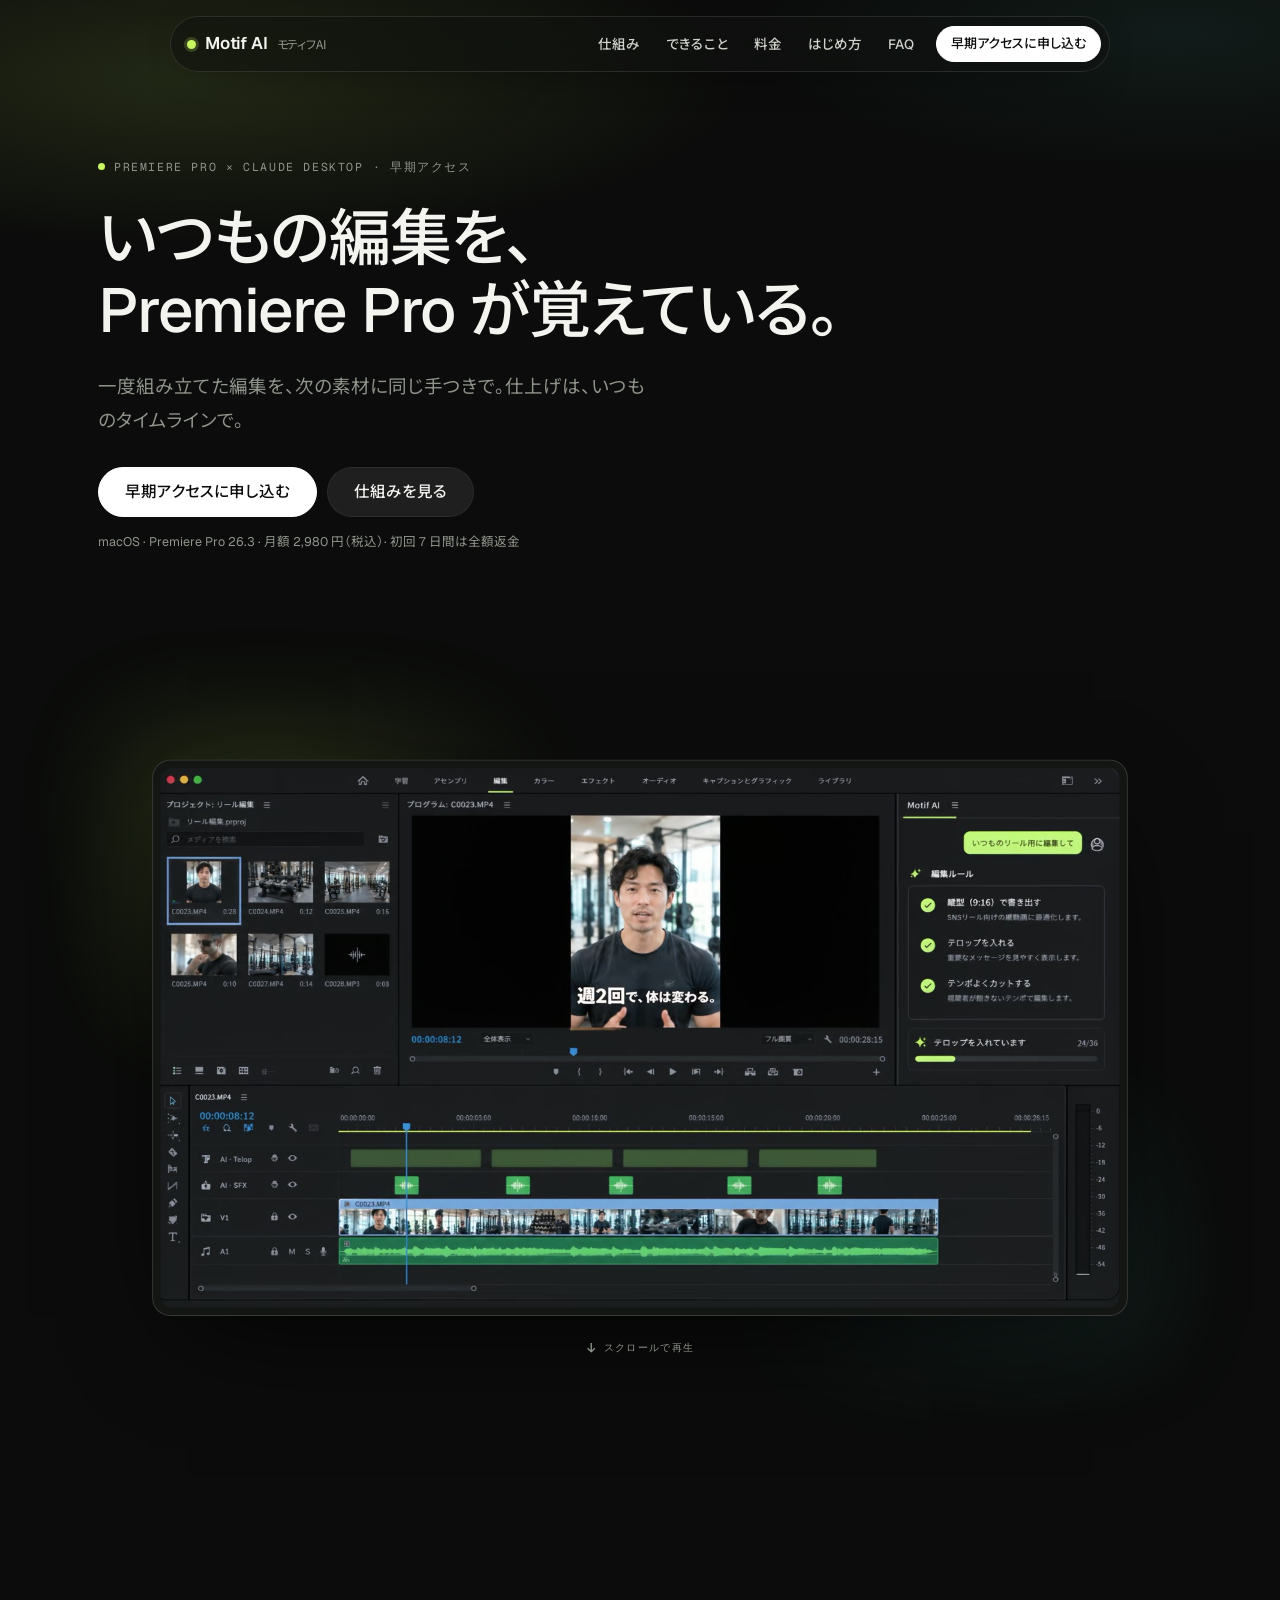
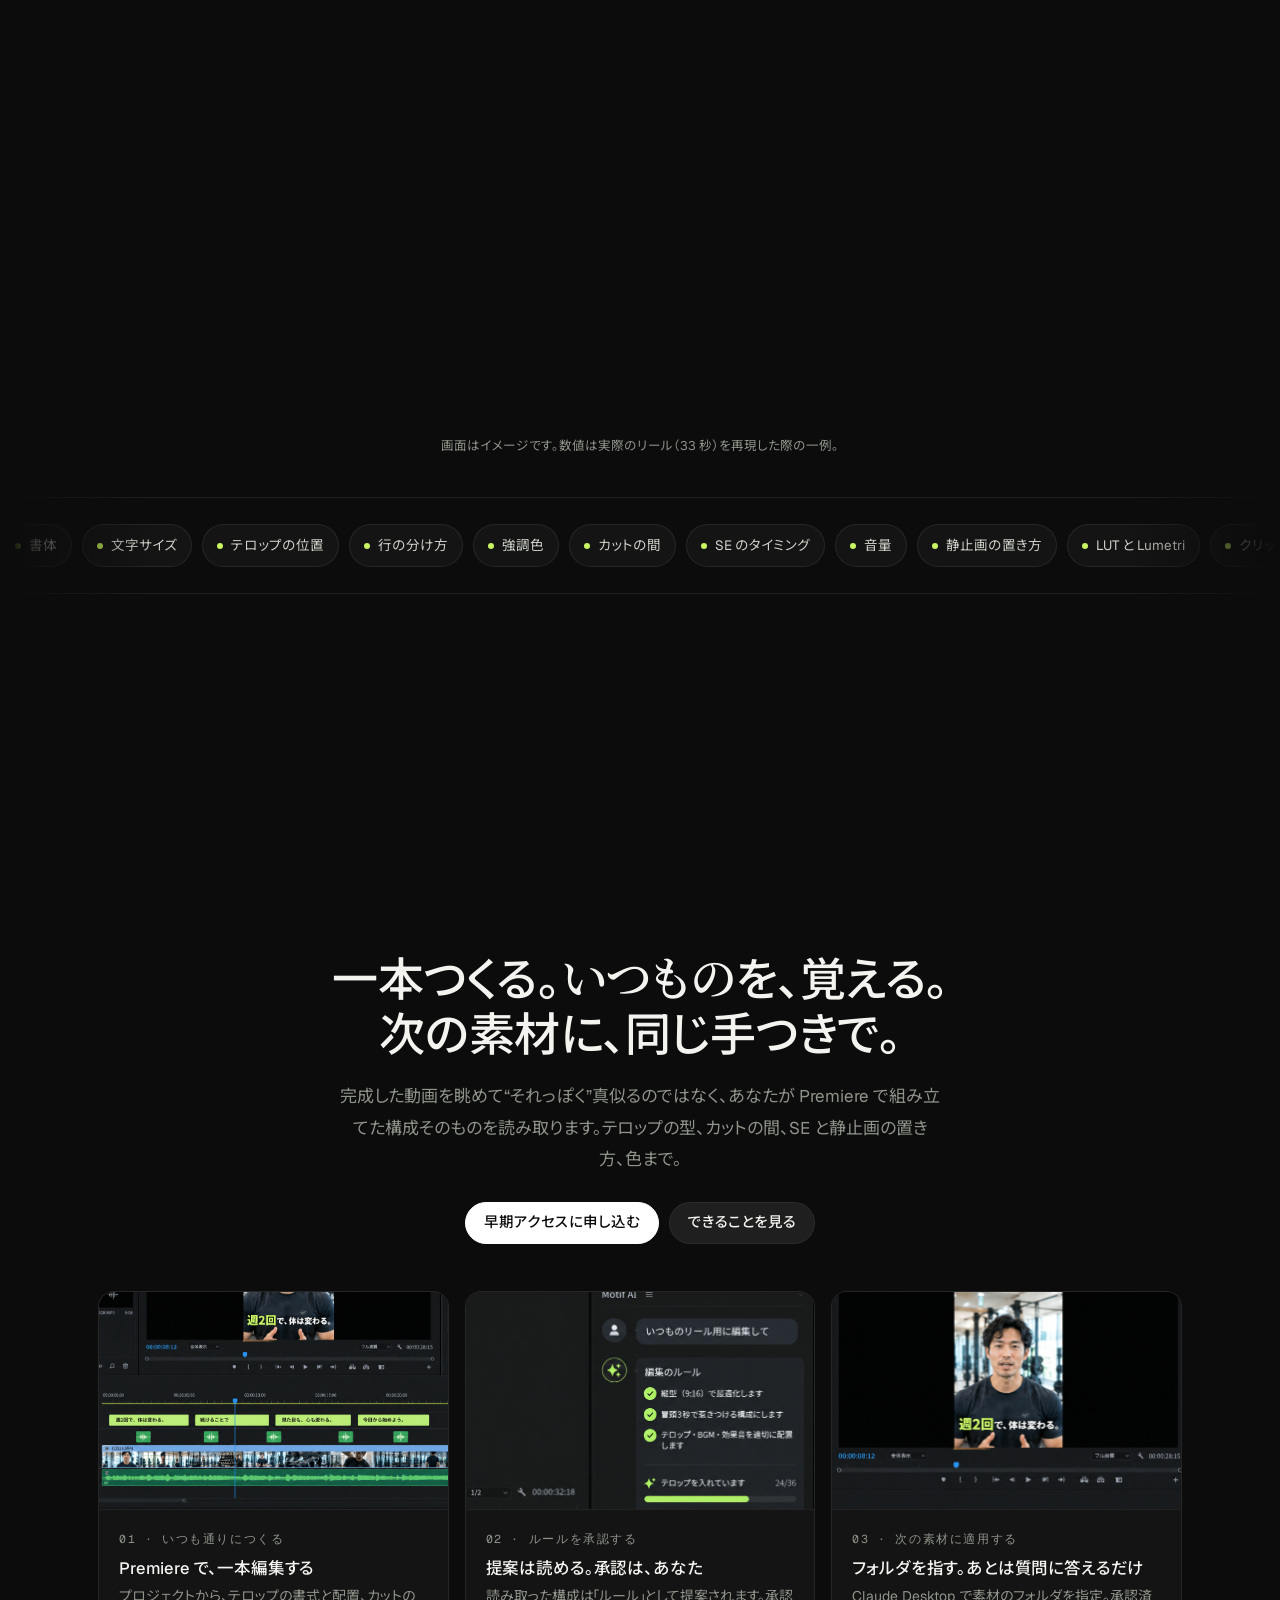
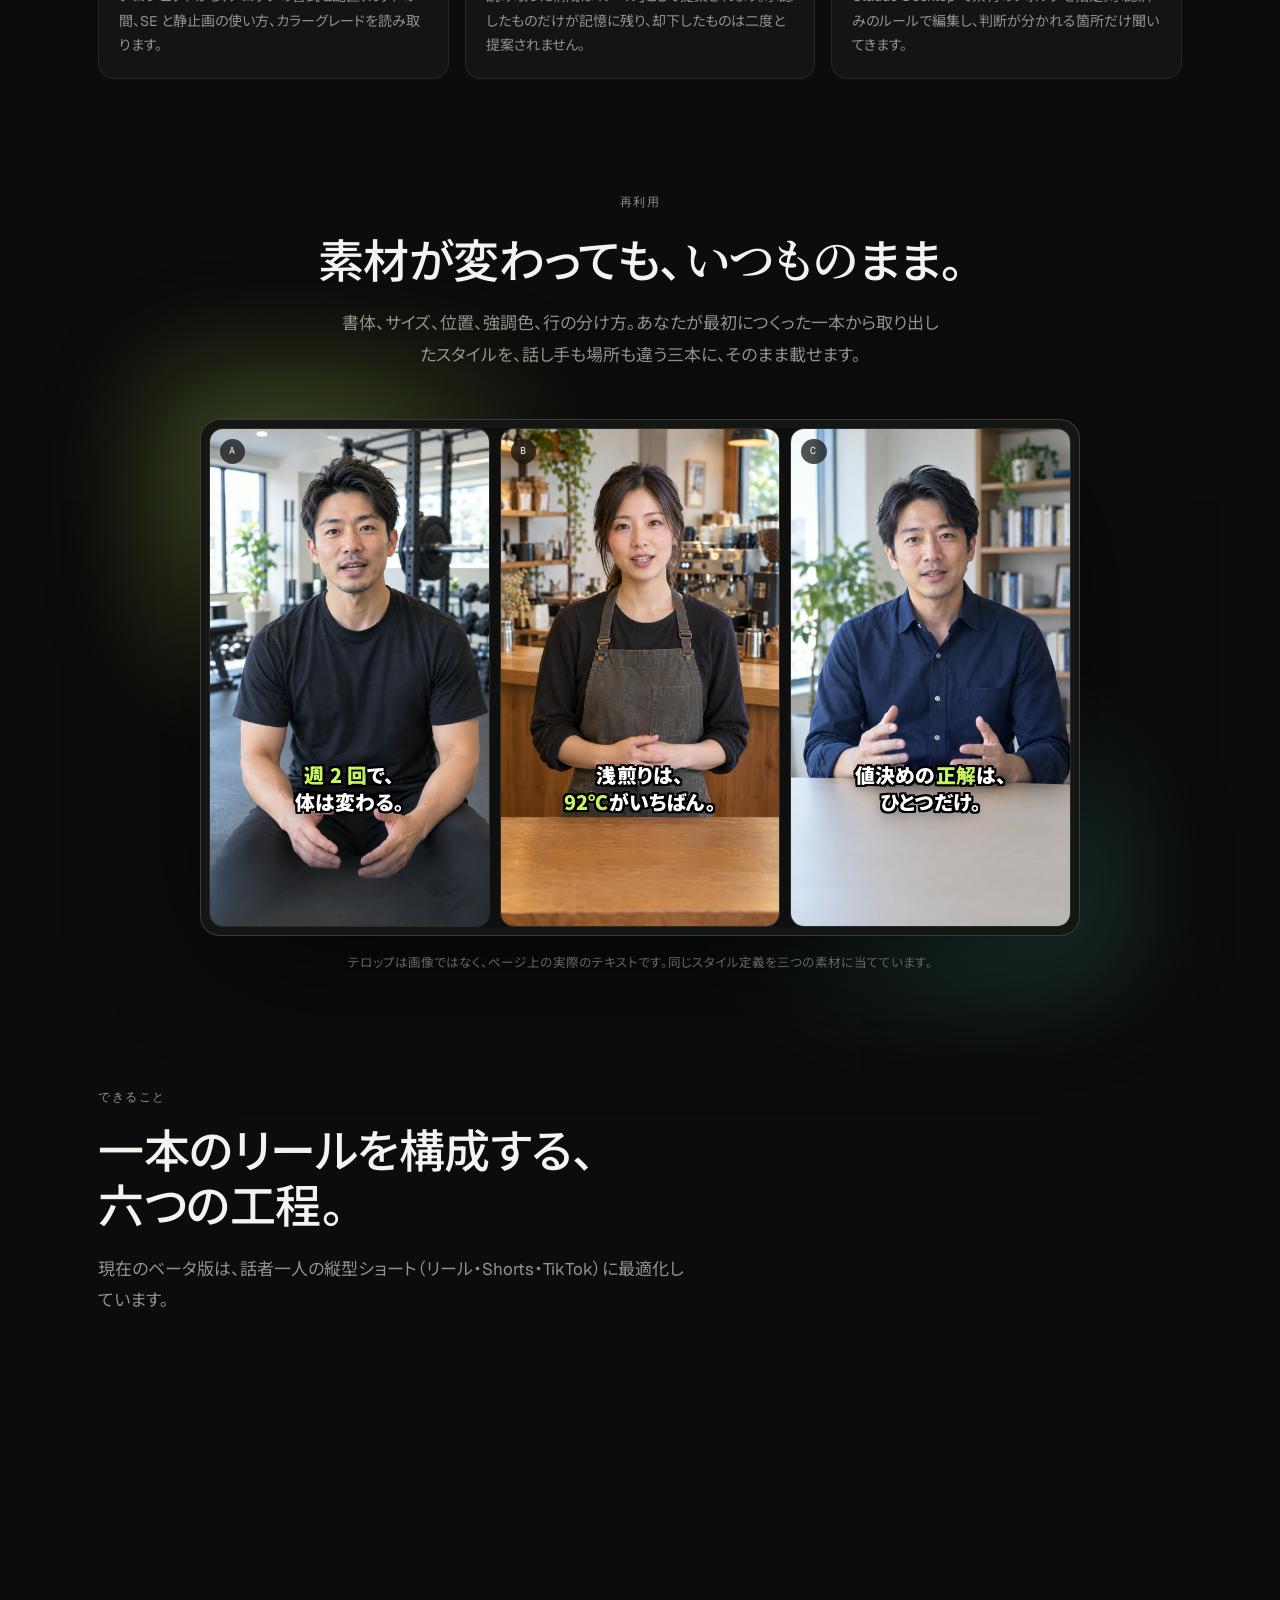
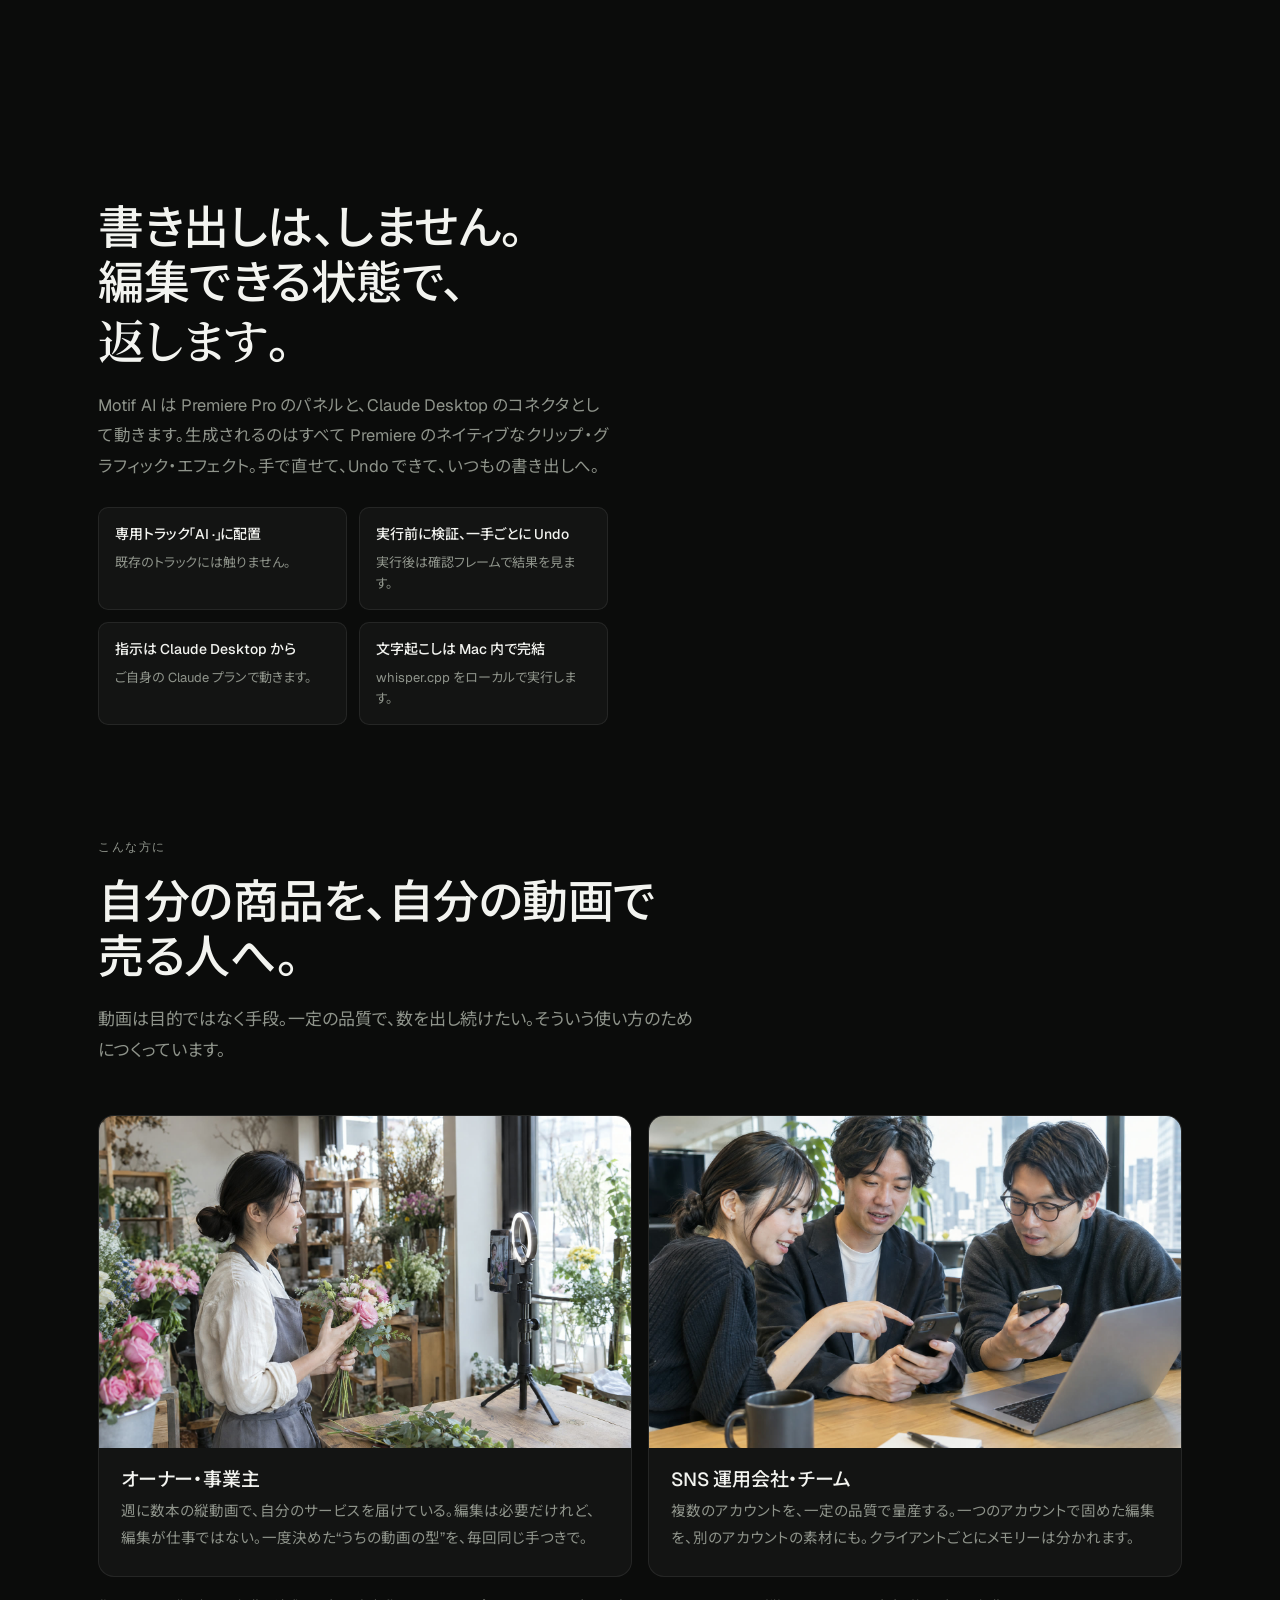
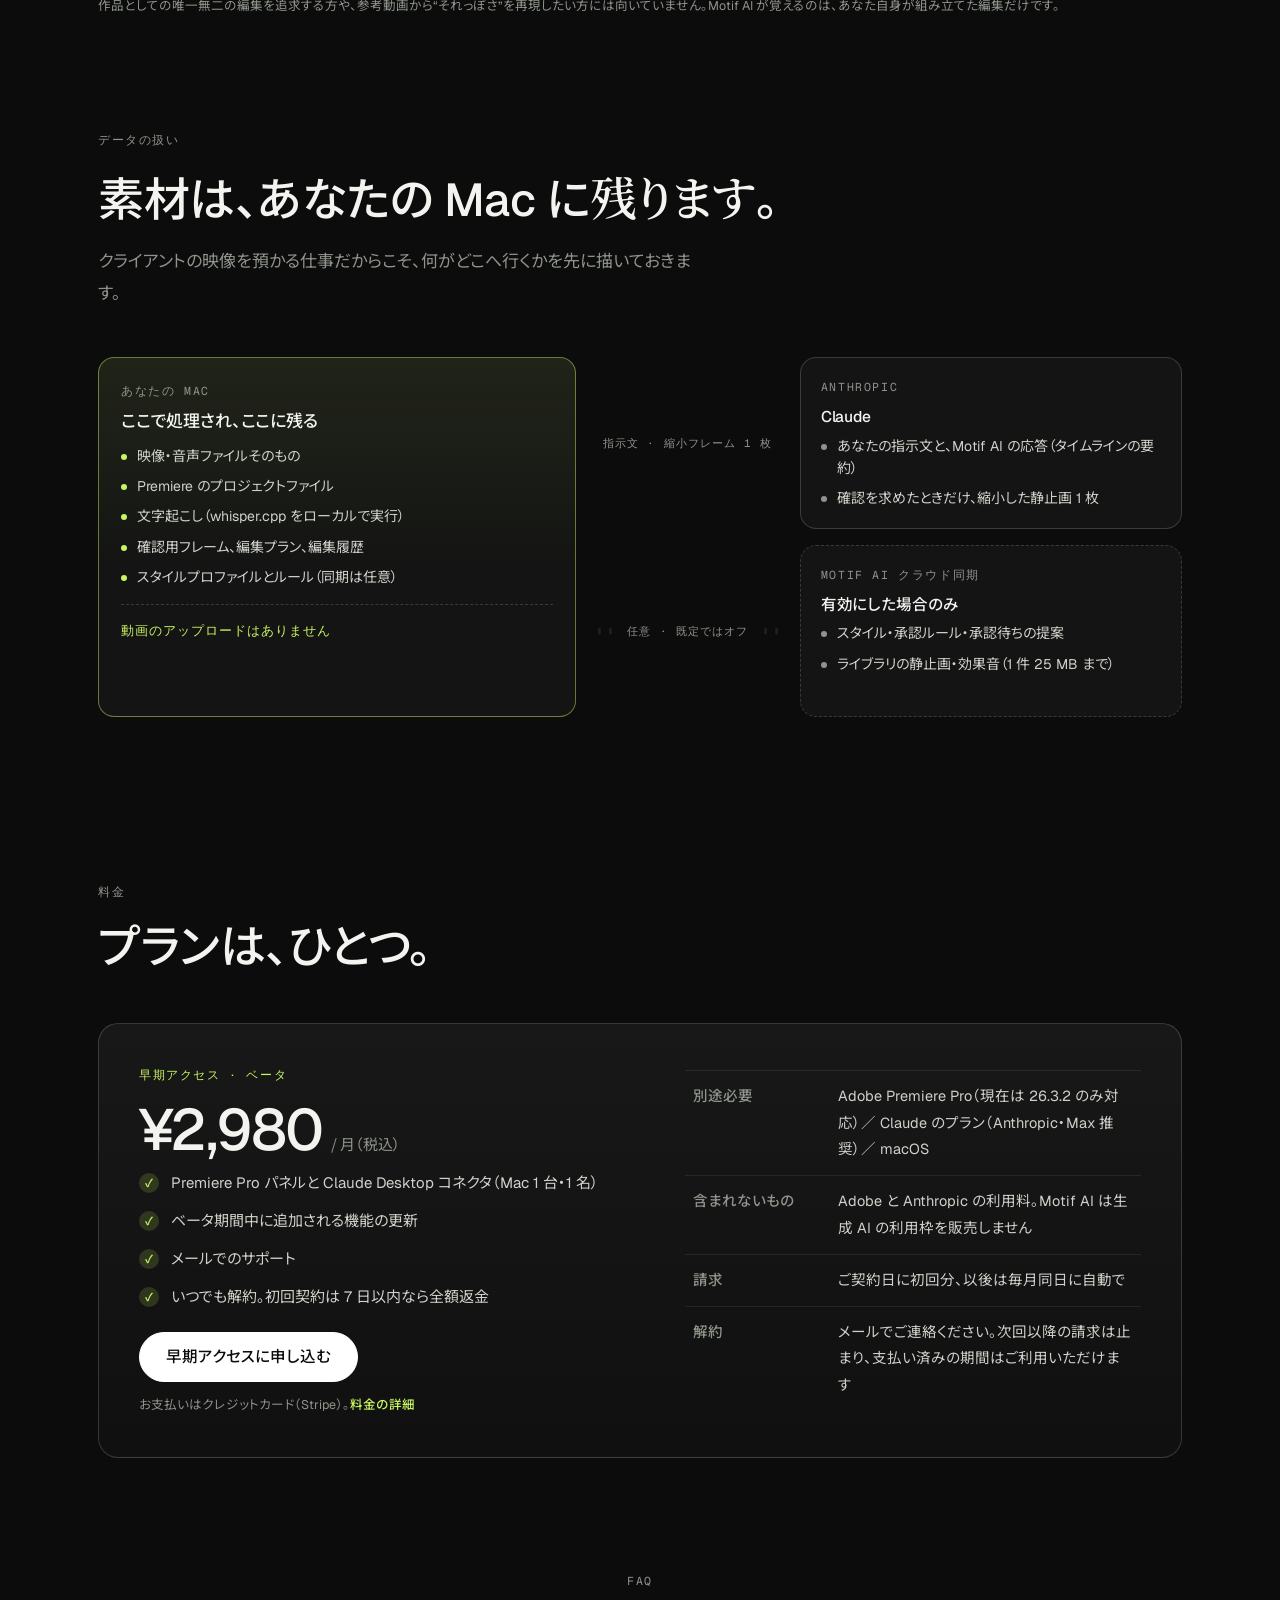
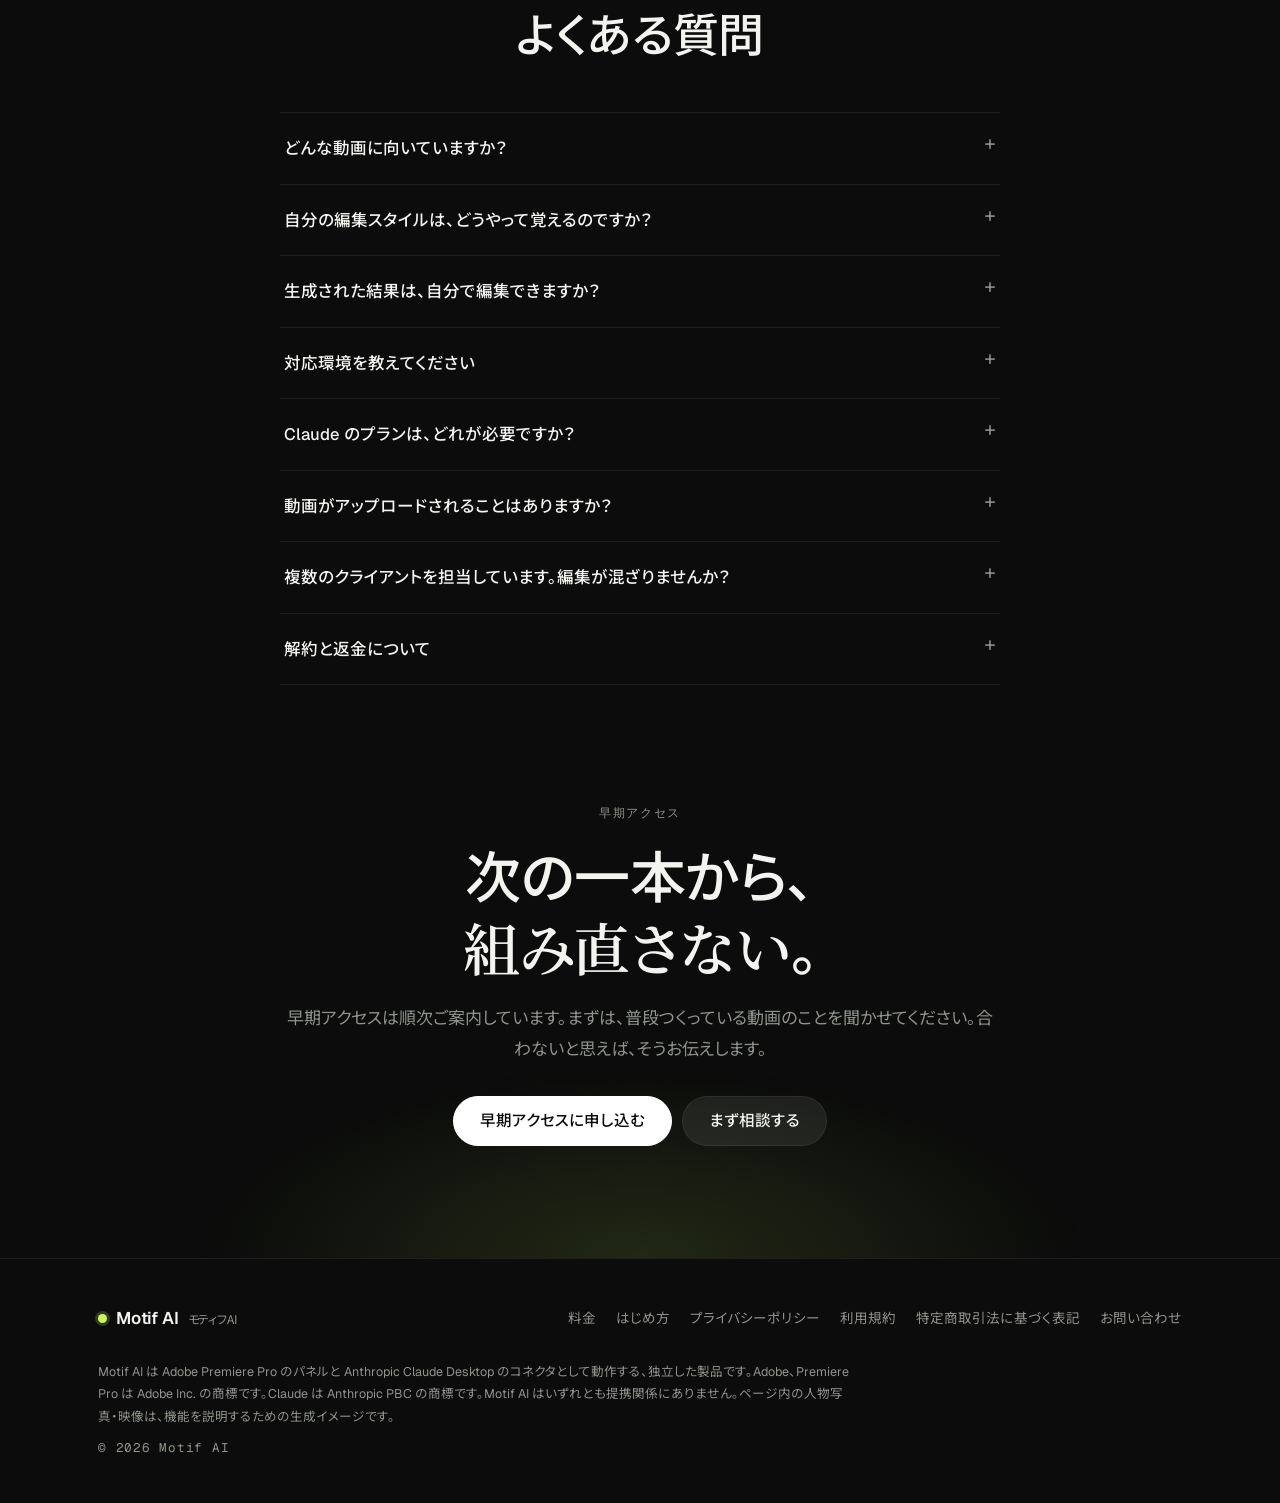
==== index.html @ 7582abce "Keep the hero eyebrow on one line at phone width Co-Authored-By: Claude Fable 5.1 <noreply@anthropic" ====
<!DOCTYPE html>
<html lang="ja">
<head>
<meta charset="utf-8">
<meta name="viewport" content="width=device-width, initial-scale=1">
<meta name="theme-color" content="#0e100e">
<title>Motif AI｜いつもの編集を、Premiere Pro が覚えている。</title>
<meta name="description" content="テロップ・カット・SE・色。あなたが一度組み立てた編集を Motif AI が記憶し、次の素材に同じ手つきで再現します。結果はすべて Premiere Pro の編集可能なタイムライン。macOS・ベータ・月額 2,980 円。">
<link rel="canonical" href="https://motif-ai.app/">
<meta property="og:type" content="website">
<meta property="og:site_name" content="Motif AI">
<meta property="og:title" content="Motif AI｜いつもの編集を、Premiere Pro が覚えている。">
<meta property="og:description" content="テロップ・カット・SE・色。あなたが一度組み立てた編集を Motif AI が記憶し、次の素材に同じ手つきで再現します。結果はすべて Premiere Pro の編集可能なタイムライン。macOS・ベータ・月額 2,980 円。">
<meta property="og:url" content="https://motif-ai.app/">
<meta property="og:image" content="https://motif-ai.app/assets/og.png">
<meta property="og:locale" content="ja_JP">
<meta name="twitter:card" content="summary_large_image">
<link rel="icon" href="assets/favicon.svg" type="image/svg+xml">
<link rel="preconnect" href="https://fonts.googleapis.com">
<link rel="preconnect" href="https://fonts.gstatic.com" crossorigin>
<link rel="stylesheet" href="https://fonts.googleapis.com/css2?family=Geist:wght@300;400;500;600&family=Geist+Mono:wght@400;500&family=Instrument+Serif:ital@1&family=Noto+Serif+JP:wght@600&family=Noto+Sans+JP:wght@400;500;700;900&display=swap">
<link rel="stylesheet" href="site.css">
<link rel="preload" href="assets/ui-hero.jpg" as="image">
<script src="site.js" defer></script>
</head>
<body>
<a class="skip-link" href="#main">本文へ進む</a>
<header class="site-header">
  <div class="nav">
    <a class="wordmark" href="./" aria-label="Motif AI ホーム"><span class="dot" aria-hidden="true"></span>Motif AI<span class="ja">モティフAI</span></a>
    <nav class="site-nav" aria-label="メインナビゲーション"><a href="#how">仕組み</a><a href="#features">できること</a><a href="pricing.html">料金</a><a href="access.html">はじめ方</a><a href="#faq">FAQ</a></nav>
    <div class="header-cta"><a class="btn btn-primary btn-sm" href="access.html">早期アクセスに申し込む</a></div>
    <button class="menu-toggle" aria-expanded="false" aria-controls="mobile-nav">メニュー</button>
  </div>
  <nav id="mobile-nav" class="mobile-nav" aria-label="モバイルナビゲーション" hidden><a href="#how">仕組み</a><a href="#features">できること</a><a href="pricing.html">料金</a><a href="access.html">はじめ方</a><a href="#faq">FAQ</a><a class="btn btn-primary" href="access.html">早期アクセスに申し込む</a></nav>
</header>
<main id="main">
<section class="hero" aria-labelledby="hero-heading">
  <div class="container">
    <span class="mono"><span class="pulse-dot" aria-hidden="true"></span>Premiere Pro × Claude Desktop<span class="hide-sm"> · 早期アクセス</span></span>
    <h1 id="hero-heading">いつもの編集を、<br>Premiere Pro が覚えている。</h1>
    <p class="lead">一度組み立てた編集を、次の素材に同じ手つきで。仕上げは、いつものタイムラインで。</p>
    <div class="actions">
      <a class="btn btn-primary btn-lg" href="access.html">早期アクセスに申し込む</a>
      <a class="btn btn-secondary btn-lg" href="#how">仕組みを見る</a>
    </div>
    <p class="fine">macOS · Premiere Pro 26.3 · 月額 2,980 円（税込）· 初回 7 日間は全額返金</p>
  </div>
</section>

<div class="stage-wrap" aria-label="Premiere Pro の中で Motif AI がタイムラインを編集しているイメージ">
  <div class="stage">
    <div class="product">
      <div class="glow-card">
        <div class="media">
          <video muted playsinline preload="auto" poster="assets/ui-hero.jpg">
            <source src="assets/ui-scrub.mp4" type="video/mp4">
          </video>
        </div>
      </div>
      <div class="hint" aria-hidden="true"><svg width="12" height="12" viewBox="0 0 12 12" fill="none" stroke="currentColor" stroke-width="1.5"><path d="M6 1v10M2 7l4 4 4-4"/></svg>スクロールで再生</div>
      <div class="stats" aria-label="実際のリール 1 本を再現した際の一例">
        <div class="stat"><b><span data-count="36">0</span></b><span>テロップ</span></div>
        <div class="stat"><b><span data-count="12">0</span></b><span>カット</span></div>
        <div class="stat"><b><span data-count="5">0</span></b><span>静止画・SE</span></div>
        <div class="stat"><b><span data-count="1">0</span></b><span>グレード</span></div>
        <div class="stat"><b>∞</b><span>取り消し可</span></div>
      </div>
    </div>
  </div>
</div>
<p class="stage-note">画面はイメージです。数値は実際のリール（33 秒）を再現した際の一例。</p>

<div class="marquee" aria-label="Motif AI が覚えるもの">
  <div class="marquee-track">
    <span class="chip"><i></i>書体</span><span class="chip"><i></i>文字サイズ</span><span class="chip"><i></i>テロップの位置</span><span class="chip"><i></i>行の分け方</span><span class="chip"><i></i>強調色</span><span class="chip"><i></i>カットの間</span><span class="chip"><i></i>SE のタイミング</span><span class="chip"><i></i>音量</span><span class="chip"><i></i>静止画の置き方</span><span class="chip"><i></i>LUT と Lumetri</span><span class="chip"><i></i>クリップの尻尾</span><span class="chip"><i></i>クライアントごとの違い</span>
    <span class="chip"><i></i>書体</span><span class="chip"><i></i>文字サイズ</span><span class="chip"><i></i>テロップの位置</span><span class="chip"><i></i>行の分け方</span><span class="chip"><i></i>強調色</span><span class="chip"><i></i>カットの間</span><span class="chip"><i></i>SE のタイミング</span><span class="chip"><i></i>音量</span><span class="chip"><i></i>静止画の置き方</span><span class="chip"><i></i>LUT と Lumetri</span><span class="chip"><i></i>クリップの尻尾</span><span class="chip"><i></i>クライアントごとの違い</span>
  </div>
</div>

<section class="section tight" aria-label="Motif AI の前提">
  <div class="container">
    <div class="trust stagger">
      <div class="item"><div class="icon"><svg viewBox="0 0 24 24" fill="none" stroke="currentColor" stroke-width="1.6" stroke-linecap="round" stroke-linejoin="round"><rect x="3" y="4" width="18" height="12" rx="2"/><path d="M8 20h8M12 16v4"/></svg></div><b>映像は Mac の外に出ません</b><span>処理はローカル。動画のアップロードはありません。</span></div>
      <div class="item"><div class="icon"><svg viewBox="0 0 24 24" fill="none" stroke="currentColor" stroke-width="1.6" stroke-linecap="round" stroke-linejoin="round"><path d="M12 3l9 5-9 5-9-5 9-5z"/><path d="M3 13l9 5 9-5"/></svg></div><b>Premiere のネイティブオブジェクト</b><span>書き出しではなく、編集できるタイムラインが残ります。</span></div>
      <div class="item"><div class="icon"><svg viewBox="0 0 24 24" fill="none" stroke="currentColor" stroke-width="1.6" stroke-linecap="round" stroke-linejoin="round"><path d="M9 14L4 9l5-5"/><path d="M4 9h11a5 5 0 0 1 0 10h-3"/></svg></div><b>すべて取り消し可能</b><span>実行前に検証し、一手ごとに Undo できます。</span></div>
      <div class="item"><div class="icon"><svg viewBox="0 0 24 24" fill="none" stroke="currentColor" stroke-width="1.6" stroke-linecap="round" stroke-linejoin="round"><path d="M12 3l7 3v6c0 4-3 7-7 9-4-2-7-5-7-9V6l7-3z"/><path d="M9 12l2 2 4-4"/></svg></div><b>覚えるのは、承認したルールだけ</b><span>提案 → あなたが承認 → 次の動画から適用。</span></div>
    </div>
  </div>
</section>

<section class="section" id="how" aria-labelledby="how-heading">
  <div class="container">
    <div class="section-head center reveal">
      <h2 id="how-heading">一本つくる。<em class="serif">いつもの</em>を、覚える。<br>次の素材に、同じ手つきで。</h2>
      <p>完成した動画を眺めて“それっぽく”真似るのではなく、あなたが Premiere で組み立てた構成そのものを読み取ります。テロップの型、カットの間、SE と静止画の置き方、色まで。</p>
      <div class="actions" style="justify-content:center;margin-top:26px"><a class="btn btn-primary" href="access.html">早期アクセスに申し込む</a><a class="btn btn-secondary" href="#features">できることを見る</a></div>
    </div>
    <div class="steps stagger">
      <div class="step">
        <div class="shot"><img src="assets/step-timeline.jpg" width="1400" height="583" loading="lazy" alt="Premiere Pro のタイムライン。AI · Telop トラックに黄緑のテロップクリップが並んでいる"></div>
        <div class="body"><span class="mono">01 · いつも通りにつくる</span><h3>Premiere で、一本編集する</h3><p>プロジェクトから、テロップの書式と配置、カットの間、SE と静止画の使い方、カラーグレードを読み取ります。</p></div>
      </div>
      <div class="step">
        <div class="shot"><img src="assets/step-rules.jpg" width="1400" height="933" loading="lazy" alt="Motif AI パネル。編集のルールが並び、承認済みのものにチェックが付いている"></div>
        <div class="body"><span class="mono">02 · ルールを承認する</span><h3>提案は読める。承認は、あなた</h3><p>読み取った構成は「ルール」として提案されます。承認したものだけが記憶に残り、却下したものは二度と提案されません。</p></div>
      </div>
      <div class="step">
        <div class="shot"><img src="assets/step-monitor.jpg" width="1400" height="933" loading="lazy" alt="プログラムモニター。新しい素材にいつものテロップスタイルが載っている"></div>
        <div class="body"><span class="mono">03 · 次の素材に適用する</span><h3>フォルダを指す。あとは質問に答えるだけ</h3><p>Claude Desktop で素材のフォルダを指定。承認済みのルールで編集し、判断が分かれる箇所だけ聞いてきます。</p></div>
      </div>
    </div>
  </div>
</section>

<section class="section" id="reuse" aria-labelledby="reuse-heading">
  <div class="container">
    <div class="section-head center reveal">
      <span class="mono">再利用</span>
      <h2 id="reuse-heading">素材が変わっても、<em class="serif">いつもの</em>まま。</h2>
      <p>書体、サイズ、位置、強調色、行の分け方。あなたが最初につくった一本から取り出したスタイルを、話し手も場所も違う三本に、そのまま載せます。</p>
    </div>
    <div class="showcase-wrap reveal">
      <div class="glow-card"><div class="media"><div class="showcase">
        <figure class="frame"><img src="assets/th-gym.jpg" width="900" height="1591" loading="lazy" alt="ジムのトレーナーが縦動画でカメラに向かって話している"><span class="tag">A</span><div class="telop"><em>週 2 回</em>で、<br>体は変わる。</div></figure>
        <figure class="frame"><img src="assets/th-cafe.jpg" width="900" height="1591" loading="lazy" alt="コーヒーショップの店主がカウンターでカメラに向かって話している"><span class="tag">B</span><div class="telop">浅煎りは、<br><em>92℃</em>がいちばん。</div></figure>
        <figure class="frame"><img src="assets/th-office.jpg" width="900" height="1591" loading="lazy" alt="コンサルタントがオフィスでカメラに向かって話している"><span class="tag">C</span><div class="telop">値決めの<em>正解</em>は、<br>ひとつだけ。</div></figure>
      </div></div></div>
      <p class="fine" style="text-align:center;margin-top:16px">テロップは画像ではなく、ページ上の実際のテキストです。同じスタイル定義を三つの素材に当てています。</p>
    </div>
  </div>
</section>

<section class="section" id="features" aria-labelledby="features-heading">
  <div class="container">
    <div class="section-head reveal">
      <span class="mono">できること</span>
      <h2 id="features-heading">一本のリールを構成する、<br>六つの工程。</h2>
      <p>現在のベータ版は、話者一人の縦型ショート（リール・Shorts・TikTok）に最適化しています。</p>
    </div>
    <div class="features stagger">
      <div class="feature"><div class="top"><h3>テロップ</h3><span class="mono">01</span></div><p>文字起こしをもとに、あなたの書式・位置・行分割・強調で配置。Essential Graphics として置かれるので、文言もタイミングも手で直せます。</p></div>
      <div class="feature"><div class="top"><h3>カット提案</h3><span class="mono">02</span></div><p>文字起こしと間から、切る候補を提案。採用する境界は、話者が画面に収まり、目線がカメラにあるかまで確認してから決めます。</p></div>
      <div class="feature"><div class="top"><h3>静止画・SE・音楽</h3><span class="eq" aria-hidden="true"><span style="--d:0s"></span><span style="--d:.15s"></span><span style="--d:.3s"></span><span style="--d:.45s"></span><span style="--d:.6s"></span></span></div><p>ライブラリの素材を、いつもの位置とタイミングで配置。音量は前回の値に合わせ、話し声と重なる SE は避けます。</p></div>
      <div class="feature"><div class="top"><h3>カラーグレード</h3><span class="mono">04</span></div><p>一度つくった LUT と Lumetri の設定をテンプレートとして持ち運び、新しいシーケンスにそのまま適用します。</p></div>
      <div class="feature"><div class="top"><h3>修正から学ぶ</h3><span class="mono">05</span></div><p>あなたが手で直した箇所を検出し、次回のルールとして提案。承認するまで、何も変わりません。</p></div>
      <div class="feature"><div class="top"><h3>クライアント別メモリー</h3><span class="mono">06</span></div><p>アカウントやクライアントごとに独立したスタイルプロファイル。A の手つきが B に混ざることはありません。</p></div>
    </div>
  </div>
</section>

<section class="section" id="inside" aria-labelledby="inside-heading">
  <div class="container">
    <div class="split reverse">
      <div class="reveal">
        <div class="glow-card"><div class="media"><video muted loop playsinline preload="metadata" data-loop autoplay poster="assets/editor-poster.jpg" aria-label="デスクで縦動画を編集している人物のイメージ映像"><source src="assets/editor.mp4" type="video/mp4"></video></div></div>
      </div>
      <div class="reveal" style="--i:1">
        <h2 id="inside-heading">書き出しは、しません。<br>編集できる状態で、<em class="serif">返します</em>。</h2>
        <p>Motif AI は Premiere Pro のパネルと、Claude Desktop のコネクタとして動きます。生成されるのはすべて Premiere のネイティブなクリップ・グラフィック・エフェクト。手で直せて、Undo できて、いつもの書き出しへ。</p>
        <div class="mini">
          <div class="box"><b>専用トラック「AI ·」に配置</b><span>既存のトラックには触りません。</span></div>
          <div class="box"><b>実行前に検証、一手ごとに Undo</b><span>実行後は確認フレームで結果を見ます。</span></div>
          <div class="box"><b>指示は Claude Desktop から</b><span>ご自身の Claude プランで動きます。</span></div>
          <div class="box"><b>文字起こしは Mac 内で完結</b><span>whisper.cpp をローカルで実行します。</span></div>
        </div>
      </div>
    </div>
  </div>
</section>

<section class="section" id="who" aria-labelledby="who-heading">
  <div class="container">
    <div class="section-head reveal">
      <span class="mono">こんな方に</span>
      <h2 id="who-heading">自分の商品を、自分の動画で売る人へ。</h2>
      <p>動画は目的ではなく手段。一定の品質で、数を出し続けたい。そういう使い方のためにつくっています。</p>
    </div>
    <div class="who stagger">
      <div class="card"><div class="photo"><img src="assets/seg-owner.jpg" width="1600" height="1063" loading="lazy" alt="花屋の店主が店内でスマートフォンを使って自分の縦動画を撮影している"></div><div class="body"><h3>オーナー・事業主</h3><p>週に数本の縦動画で、自分のサービスを届けている。編集は必要だけれど、編集が仕事ではない。一度決めた“うちの動画の型”を、毎回同じ手つきで。</p></div></div>
      <div class="card"><div class="photo"><img src="assets/seg-team.jpg" width="1600" height="1063" loading="lazy" alt="オフィスで三人のチームがスマートフォンとノートパソコンで縦動画を確認している"></div><div class="body"><h3>SNS 運用会社・チーム</h3><p>複数のアカウントを、一定の品質で量産する。一つのアカウントで固めた編集を、別のアカウントの素材にも。クライアントごとにメモリーは分かれます。</p></div></div>
    </div>
    <p class="fine reveal" style="margin-top:18px">作品としての唯一無二の編集を追求する方や、参考動画から“それっぽさ”を再現したい方には向いていません。Motif AI が覚えるのは、あなた自身が組み立てた編集だけです。</p>
  </div>
</section>

<section class="section" id="privacy" aria-labelledby="privacy-heading">
  <div class="container">
    <div class="section-head reveal">
      <span class="mono">データの扱い</span>
      <h2 id="privacy-heading">素材は、あなたの Mac に<em class="serif">残ります</em>。</h2>
      <p>クライアントの映像を預かる仕事だからこそ、何がどこへ行くかを先に描いておきます。</p>
    </div>
    <div class="flow reveal">
      <div class="node mac">
        <span class="mono">あなたの Mac</span>
        <h3>ここで処理され、ここに残る</h3>
        <ul>
          <li>映像・音声ファイルそのもの</li>
          <li>Premiere のプロジェクトファイル</li>
          <li>文字起こし（whisper.cpp をローカルで実行）</li>
          <li>確認用フレーム、編集プラン、編集履歴</li>
          <li>スタイルプロファイルとルール（同期は任意）</li>
        </ul>
        <div class="stays">動画のアップロードはありません</div>
      </div>
      <div class="wires" aria-hidden="true">
        <div class="wire"><svg viewBox="0 0 130 40" preserveAspectRatio="none"><line x1="0" y1="20" x2="130" y2="20"/></svg><span class="lbl">指示文 · 縮小フレーム 1 枚</span></div>
        <div class="wire off"><svg viewBox="0 0 130 40" preserveAspectRatio="none"><line x1="0" y1="20" x2="130" y2="20"/></svg><span class="lbl">任意 · 既定ではオフ</span></div>
      </div>
      <div class="remotes">
        <div class="node remote">
          <span class="mono">Anthropic</span>
          <h3>Claude</h3>
          <ul><li>あなたの指示文と、Motif AI の応答（タイムラインの要約）</li><li>確認を求めたときだけ、縮小した静止画 1 枚</li></ul>
        </div>
        <div class="node remote optional">
          <span class="mono">Motif AI クラウド同期</span>
          <h3>有効にした場合のみ</h3>
          <ul><li>スタイル・承認ルール・承認待ちの提案</li><li>ライブラリの静止画・効果音（1 件 25 MB まで）</li></ul>
        </div>
      </div>
    </div>
    <p class="reveal" style="margin-top:22px"><a class="text-link" href="privacy.html">プライバシーポリシーの全文を読む</a></p>
  </div>
</section>

<section class="section" id="pricing" aria-labelledby="pricing-heading">
  <div class="container">
    <div class="section-head reveal">
      <span class="mono">料金</span>
      <h2 id="pricing-heading">プランは、ひとつ。</h2>
    </div>
    <div class="price-card reveal">
      <div>
        <div class="plan">早期アクセス · ベータ</div>
        <div class="amount">¥2,980<small>/ 月（税込）</small></div>
        <ul class="checks">
          <li>Premiere Pro パネルと Claude Desktop コネクタ（Mac 1 台・1 名）</li>
          <li>ベータ期間中に追加される機能の更新</li>
          <li>メールでのサポート</li>
          <li>いつでも解約。初回契約は 7 日以内なら全額返金</li>
        </ul>
        <a class="btn btn-primary btn-lg" href="access.html">早期アクセスに申し込む</a>
        <p class="fine">お支払いはクレジットカード（Stripe）。<a class="text-link plain" href="pricing.html">料金の詳細</a></p>
      </div>
      <div>
        <table class="compare">
          <tr><th>別途必要</th><td>Adobe Premiere Pro（現在は 26.3.2 のみ対応）／ Claude のプラン（Anthropic・Max 推奨）／ macOS</td></tr>
          <tr><th>含まれないもの</th><td>Adobe と Anthropic の利用料。Motif AI は生成 AI の利用枠を販売しません</td></tr>
          <tr><th>請求</th><td>ご契約日に初回分、以後は毎月同日に自動で</td></tr>
          <tr><th>解約</th><td>メールでご連絡ください。次回以降の請求は止まり、支払い済みの期間はご利用いただけます</td></tr>
        </table>
      </div>
    </div>
  </div>
</section>

<section class="section" id="faq" aria-labelledby="faq-heading">
  <div class="narrow">
    <div class="section-head center reveal">
      <span class="mono">FAQ</span>
      <h2 id="faq-heading">よくある質問</h2>
    </div>
    <div class="faq reveal">
      <details><summary>どんな動画に向いていますか？</summary><div class="answer"><p>話者一人の縦型ショート（Instagram リール、YouTube Shorts、TikTok）で、テロップが主役の編集に最適化しています。横型や多人数の対談、ドキュメンタリー的な編集は、現時点では想定していません。</p></div></details>
      <details><summary>自分の編集スタイルは、どうやって覚えるのですか？</summary><div class="answer"><p>完成した Premiere プロジェクトから、テロップの書式・配置・行分割、カットの間、SE と静止画の使い方、カラーグレードを読み取り、「ルール」として提案します。あなたが承認したルールだけが記憶に残ります。</p><p>他人の動画（MP4）を眺めて“それっぽく”学習する機能はありません。覚えるのは、あなた自身が組み立てた編集だけです。</p></div></details>
      <details><summary>生成された結果は、自分で編集できますか？</summary><div class="answer"><p>はい。テロップは Essential Graphics、カットはクリップの分割と削除、SE はオーディオクリップ、色は Lumetri として、Premiere のネイティブなオブジェクトで配置されます。文言もタイミングも位置も手で直せて、一手ごとに Undo できます。</p></div></details>
      <details><summary>対応環境を教えてください</summary><div class="answer"><p>macOS、Adobe Premiere Pro 26.3.2（他のバージョンではパネルが起動しません）、Claude Desktop とご自身の Claude プランが必要です。文字起こしとカット提案には ffmpeg と whisper.cpp を使うため、付属のスクリプトでインストールしていただきます（1.6 GB のモデルを含みます）。</p></div></details>
      <details><summary>Claude のプランは、どれが必要ですか？</summary><div class="answer"><p>Pro でも動作しますが、テロップの処理は多数のツール呼び出しが続く長い実行になるため、途中で制限にかかることがあります。Max をおすすめしています。Claude の利用料は Motif AI の料金に含まれません。</p></div></details>
      <details><summary>動画がアップロードされることはありますか？</summary><div class="answer"><p>ありません。映像・音声ファイル、プロジェクトファイル、文字起こしは Mac の中で処理されます。Claude に送られるのは指示文と応答、それから確認を求めたときの縮小した静止画 1 枚だけです。詳しくは<a href="privacy.html">プライバシーポリシー</a>をご覧ください。</p></div></details>
      <details><summary>複数のクライアントを担当しています。編集が混ざりませんか？</summary><div class="answer"><p>混ざりません。スタイルプロファイルはクライアント・アカウントごとに独立していて、それぞれ別のルールを持ちます。適用するときにプロファイルを指定します。</p></div></details>
      <details><summary>解約と返金について</summary><div class="answer"><p>いつでも解約できます。ご登録のメールアドレスからご連絡いただければ、次回以降の請求を止め、支払い済みの期間が終わるまでご利用いただけます。初めてご契約の方は、初回決済から 7 日以内なら理由を問わず全額返金します。詳しくは<a href="terms.html#refund">利用規約</a>をご覧ください。</p></div></details>
    </div>
  </div>
</section>

<section class="section closing" aria-labelledby="closing-heading">
  <div class="narrow reveal">
    <span class="mono">早期アクセス</span>
    <h2 id="closing-heading" style="margin-top:18px">次の一本から、<br><em class="serif">組み直さない</em>。</h2>
    <p>早期アクセスは順次ご案内しています。まずは、普段つくっている動画のことを聞かせてください。合わないと思えば、そうお伝えします。</p>
    <div class="actions">
      <a class="btn btn-primary btn-lg" href="access.html">早期アクセスに申し込む</a>
      <a class="btn btn-secondary btn-lg" href="access.html#form">まず相談する</a>
    </div>
  </div>
</section>
</main>
<footer class="site-footer">
  <div class="container">
    <div class="top">
      <a class="wordmark" href="./"><span class="dot" aria-hidden="true"></span>Motif AI<span class="ja">モティフAI</span></a>
      <nav aria-label="フッターナビゲーション">
        <a href="pricing.html">料金</a>
        <a href="access.html">はじめ方</a>
        <a href="privacy.html">プライバシーポリシー</a>
        <a href="terms.html">利用規約</a>
        <a href="tokushoho.html">特定商取引法に基づく表記</a>
        <a href="mailto:yoshil061111@gmail.com">お問い合わせ</a>
      </nav>
    </div>
    <p class="legal">Motif AI は Adobe Premiere Pro のパネルと Anthropic Claude Desktop のコネクタとして動作する、独立した製品です。Adobe、Premiere Pro は Adobe Inc. の商標です。Claude は Anthropic PBC の商標です。Motif AI はいずれとも提携関係にありません。ページ内の人物写真・映像は、機能を説明するための生成イメージです。</p>
    <p class="copy">© 2026 Motif AI</p>
  </div>
</footer>
</body>
</html>
---- site.css ----
/* Motif AI — one stylesheet for every page. Dark canvas, light type, one lime accent. */
:root {
  --bg: #0b0c0b;
  --bg-2: #111311;
  --bg-3: #171917;
  --card: rgba(255, 255, 255, .035);
  --card-2: rgba(255, 255, 255, .06);
  --line: rgba(255, 255, 255, .08);
  --line-2: rgba(255, 255, 255, .16);
  --ink: #f3f4f0;
  --ink-2: #cfd2ca;
  --muted: #8f948b;
  --lime: #c9f562;
  --lime-2: #dcff8a;
  --lime-ink: #131c04;
  --teal: #5fd3c4;
  --danger: #ff7a5c;
  --sans: "Geist", "Noto Sans JP", -apple-system, BlinkMacSystemFont, "Hiragino Sans", sans-serif;
  --jp: "Noto Sans JP", "Hiragino Sans", "Hiragino Kaku Gothic ProN", "Yu Gothic", Meiryo, sans-serif;
  --serif: "Instrument Serif", "Noto Serif JP", "Hiragino Mincho ProN", serif;
  --mono: "Geist Mono", ui-monospace, SFMono-Regular, Menlo, monospace;
  --max: 1084px;
  --gutter: 24px;
  --r: 16px;
  --r-sm: 10px;
  --ease: cubic-bezier(.2, .7, .2, 1);
}
* { box-sizing: border-box; }
html { scroll-behavior: smooth; scroll-padding-top: 96px; -webkit-text-size-adjust: 100%; background: var(--bg); }
body { margin: 0; background: var(--bg); color: var(--ink-2); font-family: var(--sans); font-size: 16px; line-height: 1.85; font-feature-settings: "palt"; -webkit-font-smoothing: antialiased; text-rendering: optimizeLegibility; overflow-x: hidden; }
h1, h2, h3, h4, p, ul, ol, figure, dl { margin: 0; }
h1, h2, h3, h4 { color: var(--ink); font-family: var(--sans); font-weight: 500; letter-spacing: -.01em; line-height: 1.25; text-wrap: pretty; word-break: auto-phrase; }
h1 { font-size: clamp(38px, 5vw, 62px); line-height: 1.16; letter-spacing: -.02em; }
h2 { font-size: clamp(30px, 3.7vw, 46px); line-height: 1.2; }
h3 { font-size: 19px; font-weight: 500; }
em.serif, .serif { font-family: var(--serif); font-style: italic; font-weight: 400; letter-spacing: 0; }
:lang(ja) em.serif { font-style: normal; font-family: "Noto Serif JP", "Hiragino Mincho ProN", serif; font-weight: 600; font-size: 1.02em; letter-spacing: -.02em; font-feature-settings: "palt"; }
a { color: inherit; text-decoration: none; }
img, video { display: block; max-width: 100%; height: auto; }
button { font: inherit; color: inherit; cursor: pointer; }
:focus-visible { outline: 2px solid var(--lime); outline-offset: 4px; border-radius: 4px; }
[hidden] { display: none !important; }
.mono { font-family: var(--mono); font-size: 11.5px; letter-spacing: .14em; text-transform: uppercase; color: var(--muted); }
.num { font-family: var(--mono); font-feature-settings: "tnum"; }
.container { width: min(var(--max), calc(100% - var(--gutter) * 2)); margin-inline: auto; }
.narrow { width: min(720px, calc(100% - var(--gutter) * 2)); margin-inline: auto; }
.skip-link { position: absolute; top: -100px; left: 16px; z-index: 100; background: var(--lime); color: var(--lime-ink); padding: 10px 14px; border-radius: 8px; font-weight: 600; }
.skip-link:focus { top: 12px; }

/* Glass pill nav */
.site-header { position: fixed; inset: 16px 0 auto; z-index: 60; pointer-events: none; }
.site-header .nav { pointer-events: auto; width: min(940px, calc(100% - 28px)); margin-inline: auto; height: 56px; display: flex; align-items: center; gap: 6px; padding: 0 8px 0 16px; border-radius: 999px; background: rgba(17, 19, 17, .62); border: 1px solid rgba(255, 255, 255, .1); backdrop-filter: blur(22px) saturate(150%); -webkit-backdrop-filter: blur(22px) saturate(150%); box-shadow: 0 10px 40px -20px rgba(0, 0, 0, .8); transition: background .3s, border-color .3s, transform .3s; }
.site-header.scrolled .nav { background: rgba(14, 15, 14, .84); border-color: rgba(255, 255, 255, .14); }
.wordmark { display: inline-flex; align-items: center; gap: 9px; font-family: var(--sans); font-weight: 600; font-size: 17px; letter-spacing: -.01em; color: var(--ink); white-space: nowrap; margin-right: 8px; }
.wordmark .dot { width: 9px; height: 9px; border-radius: 50%; background: var(--lime); box-shadow: 0 0 0 3px rgba(201, 245, 98, .2); }
.wordmark .ja { font-family: var(--jp); font-weight: 400; font-size: 12px; color: var(--muted); }
.site-nav { display: flex; gap: 2px; margin-left: auto; margin-right: 4px; }
.site-nav a { padding: 7px 12px; border-radius: 999px; font-size: 13.5px; font-weight: 500; color: var(--ink-2); transition: background .2s, color .2s; }
.site-nav a:hover, .site-nav a[aria-current="page"] { background: rgba(255, 255, 255, .08); color: var(--ink); }
.header-cta { display: flex; align-items: center; }
.menu-toggle { display: none; margin-left: auto; border: 1px solid var(--line-2); background: transparent; border-radius: 999px; padding: 7px 14px; font-size: 13px; font-weight: 500; color: var(--ink); }
.mobile-nav { display: none; }

/* Buttons */
.btn { display: inline-flex; align-items: center; justify-content: center; gap: 8px; min-height: 42px; padding: 8px 18px; border-radius: 999px; border: 1px solid transparent; font-weight: 500; font-size: 14.5px; line-height: 1.3; white-space: nowrap; transition: transform .2s var(--ease), background .2s, border-color .2s, color .2s, box-shadow .2s; }
.btn:hover { transform: translateY(-1px); }
.btn:active { transform: translateY(0); }
.btn-primary { background: #fff; color: #0b0c0b; border-color: #fff; }
.btn-primary:hover { background: var(--lime); border-color: var(--lime); color: var(--lime-ink); box-shadow: 0 8px 30px -10px rgba(201, 245, 98, .6); }
.btn-lime { background: var(--lime); color: var(--lime-ink); border-color: var(--lime); }
.btn-lime:hover { background: var(--lime-2); border-color: var(--lime-2); }
.btn-secondary { background: rgba(255, 255, 255, .08); color: var(--ink); border-color: rgba(255, 255, 255, .06); }
.btn-secondary:hover { background: rgba(255, 255, 255, .14); }
.btn-sm { min-height: 36px; padding: 6px 14px; font-size: 13px; }
.btn-lg { min-height: 50px; padding: 12px 26px; font-size: 15.5px; }
.btn-block { width: 100%; }
.text-link { color: var(--lime); font-weight: 500; }
.text-link::after { content: " →"; }
.text-link:hover { text-decoration: underline; text-underline-offset: 4px; }
.text-link.plain::after { content: none; }

/* Sections */
.section { padding: 112px 0; }
.section.tight { padding: 72px 0; }
.section + .section { padding-top: 0; }
.section-head { max-width: 680px; margin-bottom: 48px; }
.section-head.center { margin-inline: auto; text-align: center; }
.section-head .mono { display: block; margin-bottom: 18px; }
.section-head p { margin-top: 18px; color: var(--muted); font-size: 17px; max-width: 600px; }
.section-head.center p { margin-inline: auto; }
.lead { font-size: 18px; color: var(--muted); }
.muted { color: var(--muted); }
.fine { font-size: 12.5px; color: var(--muted); line-height: 1.8; font-family: var(--sans); }
.actions { display: flex; gap: 10px; flex-wrap: wrap; }

/* Reveal + motion */
.reveal { opacity: 0; transform: translateY(22px); transition: opacity .8s var(--ease), transform .8s var(--ease); transition-delay: calc(var(--i, 0) * 90ms); will-change: opacity, transform; }
.reveal.in { opacity: 1; transform: none; }
.stagger > * { opacity: 0; transform: translateY(18px); transition: opacity .7s var(--ease), transform .7s var(--ease); }
.stagger.in > * { opacity: 1; transform: none; }
.stagger.in > :nth-child(1) { transition-delay: 0ms } .stagger.in > :nth-child(2) { transition-delay: 90ms } .stagger.in > :nth-child(3) { transition-delay: 180ms } .stagger.in > :nth-child(4) { transition-delay: 270ms } .stagger.in > :nth-child(5) { transition-delay: 360ms } .stagger.in > :nth-child(6) { transition-delay: 450ms }
.pulse-dot { display: inline-block; width: 7px; height: 7px; border-radius: 50%; background: var(--lime); animation: pulseDot 1.6s ease-in-out infinite; }
@keyframes pulseDot { 0%, 100% { opacity: 1; transform: scale(1); } 50% { opacity: .45; transform: scale(.8); } }
@keyframes marquee { from { transform: translateX(0); } to { transform: translateX(-50%); } }
@keyframes eq { 0%, 100% { transform: scaleY(.3); } 50% { transform: scaleY(1); } }
@keyframes rise { from { opacity: 0; transform: translateY(26px); } to { opacity: 1; transform: none; } }
@keyframes dash { to { stroke-dashoffset: -40; } }

/* Hero */
.hero { padding: 150px 0 0; position: relative; }
.hero::before { content: ""; position: absolute; inset: -10% -20% auto; height: 80%; background: radial-gradient(45% 55% at 25% 30%, rgba(201, 245, 98, .12), transparent 70%), radial-gradient(35% 45% at 80% 20%, rgba(95, 211, 196, .08), transparent 70%); pointer-events: none; }
.hero .container { position: relative; max-width: 840px; margin-left: calc((100% - min(var(--max), 100% - var(--gutter) * 2)) / 2); }
.hero .mono { display: inline-flex; align-items: center; gap: 9px; margin-bottom: 26px; animation: rise .8s var(--ease) both; }
.hero h1 { animation: rise .9s var(--ease) .08s both; }
.hero .lead { margin-top: 22px; max-width: 560px; font-size: 18.5px; animation: rise .9s var(--ease) .18s both; }
.hero .actions { margin-top: 30px; animation: rise .9s var(--ease) .28s both; }
.hero .fine { margin-top: 14px; animation: rise .9s var(--ease) .36s both; }

/* Scroll-scrubbed product stage */
.stage-wrap { position: relative; height: 210vh; margin-top: 40px; }
.stage { position: sticky; top: 0; height: 100vh; display: grid; place-items: center; overflow: hidden; }
.stage .product { position: relative; width: min(var(--max), calc(100% - var(--gutter) * 2)); transform: scale(calc(.9 + .1 * var(--p, 0))); transform-origin: 50% 40%; transition: transform .1s linear; }
.glow-card { position: relative; border-radius: 20px; padding: 8px; background: #141614; border: 1px solid var(--line-2); box-shadow: 0 40px 120px -40px rgba(0, 0, 0, .9); }
.glow-card::before { content: ""; position: absolute; inset: -60px; z-index: -1; border-radius: 40px; background: radial-gradient(40% 55% at 15% 20%, rgba(201, 245, 98, .35), transparent 70%), radial-gradient(35% 50% at 85% 85%, rgba(95, 211, 196, .28), transparent 70%); filter: blur(50px); opacity: calc(.5 + .5 * var(--p, 1)); }
.glow-card > .media { border-radius: 13px; overflow: hidden; background: #0e0f0e; aspect-ratio: 16 / 9; }
.glow-card > .media video, .glow-card > .media img { width: 100%; height: 100%; object-fit: cover; }
.stage .hint { position: absolute; left: 50%; bottom: -46px; transform: translateX(-50%); display: inline-flex; align-items: center; gap: 8px; font-family: var(--mono); font-size: 11px; letter-spacing: .14em; text-transform: uppercase; color: var(--muted); opacity: calc(1 - var(--p, 0) * 2); }
.stage .hint svg { animation: nudge 1.6s ease-in-out infinite; }
@keyframes nudge { 0%, 100% { transform: translateY(0); } 50% { transform: translateY(4px); } }
.stage .stats { position: absolute; left: 50%; bottom: -46px; transform: translateX(-50%); display: flex; gap: 34px; opacity: clamp(0, calc(var(--p, 0) * 3 - 2), 1); white-space: nowrap; }
.stat { display: flex; flex-direction: column; align-items: center; gap: 2px; }
.stat b { font-family: var(--mono); font-weight: 500; font-size: 22px; color: var(--ink); letter-spacing: -.02em; }
.stat span { font-size: 12px; color: var(--muted); }
.stage-note { text-align: center; font-size: 12.5px; color: var(--muted); margin-top: -50vh; padding-bottom: 40px; position: relative; }
.stage-note-inner { display: inline-flex; gap: 34px; margin-bottom: 20px; }

/* Marquee */
.marquee { overflow: hidden; mask-image: linear-gradient(90deg, transparent, #000 12%, #000 88%, transparent); -webkit-mask-image: linear-gradient(90deg, transparent, #000 12%, #000 88%, transparent); padding: 26px 0; border-top: 1px solid var(--line); border-bottom: 1px solid var(--line); }
.marquee-track { display: flex; gap: 10px; width: max-content; animation: marquee 48s linear infinite; }
.marquee:hover .marquee-track { animation-play-state: paused; }
.chip { display: inline-flex; align-items: center; gap: 8px; padding: 8px 14px; border-radius: 999px; border: 1px solid var(--line); background: var(--card); font-size: 13.5px; color: var(--ink-2); white-space: nowrap; }
.chip i { width: 6px; height: 6px; border-radius: 50%; background: var(--lime); }

/* Trust cards */
.trust { display: grid; grid-template-columns: repeat(4, 1fr); gap: 14px; }
.trust .item { padding: 22px 22px 24px; border-radius: var(--r); border: 1px solid var(--line); background: var(--card); transition: border-color .3s, background .3s, transform .3s var(--ease); }
.trust .item:hover { border-color: var(--line-2); background: var(--card-2); transform: translateY(-2px); }
.trust .icon { width: 36px; height: 36px; border-radius: 10px; display: grid; place-items: center; background: rgba(201, 245, 98, .12); color: var(--lime); margin-bottom: 16px; }
.trust .icon svg { width: 18px; height: 18px; }
.trust b { display: block; font-weight: 500; color: var(--ink); font-size: 15.5px; margin-bottom: 4px; line-height: 1.5; }
.trust span { font-size: 13.5px; color: var(--muted); line-height: 1.7; }

/* Step cards */
.steps { display: grid; grid-template-columns: repeat(3, 1fr); gap: 16px; }
.step { border-radius: var(--r); border: 1px solid var(--line); background: var(--card); overflow: hidden; transition: border-color .3s, transform .3s var(--ease); }
.step:hover { border-color: var(--line-2); transform: translateY(-3px); }
.step .shot { aspect-ratio: 16 / 10; overflow: hidden; background: #0e0f0e; border-bottom: 1px solid var(--line); }
.step .shot img { width: 100%; height: 100%; object-fit: cover; object-position: center; transition: transform 1.2s var(--ease); }
.step:hover .shot img { transform: scale(1.03); }
.step .body { padding: 18px 20px 20px; }
.step .mono { display: block; margin-bottom: 8px; }
.step h3 { font-size: 16.5px; color: var(--ink); }
.step p { margin-top: 6px; font-size: 14px; color: var(--muted); line-height: 1.75; }

/* Split */
.split { display: grid; grid-template-columns: 1fr 1fr; gap: 64px; align-items: center; }
.split.reverse > :first-child { order: 2; }
.split h2 { margin-bottom: 18px; }
.split p { color: var(--muted); font-size: 16.5px; }
.split p + p { margin-top: 12px; }
.split .text-link { display: inline-block; margin-top: 20px; }
.split .glow-card::before { opacity: .55; }
.split .mini { display: grid; grid-template-columns: 1fr 1fr; gap: 12px; margin-top: 26px; }
.mini .box { padding: 14px 16px; border-radius: var(--r-sm); border: 1px solid var(--line); background: var(--card); }
.mini .box b { display: block; font-weight: 500; color: var(--ink); font-size: 14px; margin-bottom: 4px; }
.mini .box span { font-size: 13px; color: var(--muted); line-height: 1.65; display: block; }

/* Telop showcase */
.showcase { display: grid; grid-template-columns: repeat(3, 1fr); gap: 10px; }
.showcase-wrap { width: min(880px, 100%); margin-inline: auto; }
.showcase-wrap .glow-card > .media { aspect-ratio: auto; }
.frame { position: relative; aspect-ratio: 9 / 16; border-radius: 14px; overflow: hidden; background: var(--bg-3); border: 1px solid var(--line); }
.frame img { width: 100%; height: 100%; object-fit: cover; }
.frame .tag { position: absolute; top: 10px; left: 10px; padding: 3px 9px; border-radius: 999px; background: rgba(11, 12, 11, .7); color: var(--ink); font-family: var(--mono); font-size: 10px; letter-spacing: .12em; backdrop-filter: blur(6px); }
.telop { position: absolute; left: 6%; right: 6%; top: 67%; text-align: center; font-family: var(--jp); font-weight: 900; font-size: clamp(13px, 1.55vw, 22px); line-height: 1.35; color: #fff; letter-spacing: .01em; text-shadow: 0 0 2px #000, 0 0 2px #000, 0 2px 0 #000, 0 -2px 0 #000, 2px 0 0 #000, -2px 0 0 #000, 2px 2px 0 #000, -2px -2px 0 #000, 2px -2px 0 #000, -2px 2px 0 #000, 0 4px 14px rgba(0, 0, 0, .5); }
.telop em { font-style: normal; color: var(--lime); }

/* Feature grid */
.features { display: grid; grid-template-columns: repeat(3, 1fr); gap: 14px; }
.feature { padding: 22px 22px 24px; border-radius: var(--r); border: 1px solid var(--line); background: var(--card); transition: border-color .3s, transform .3s var(--ease); }
.feature:hover { border-color: var(--line-2); transform: translateY(-2px); }
.feature .top { display: flex; align-items: center; justify-content: space-between; margin-bottom: 12px; }
.feature .top .mono { color: var(--lime); }
.feature h3 { font-size: 16.5px; }
.feature p { margin-top: 6px; font-size: 14px; color: var(--muted); line-height: 1.75; }
.eq { display: inline-flex; align-items: flex-end; gap: 3px; height: 16px; }
.eq span { width: 3px; height: 16px; background: var(--lime); border-radius: 2px; transform-origin: bottom; animation: eq 1.1s ease-in-out infinite; animation-delay: var(--d, 0s); }

/* Photo cards */
.who { display: grid; grid-template-columns: 1fr 1fr; gap: 16px; }
.who .card { border-radius: var(--r); border: 1px solid var(--line); background: var(--card); overflow: hidden; transition: border-color .3s; }
.who .card:hover { border-color: var(--line-2); }
.who .photo { aspect-ratio: 16 / 10; overflow: hidden; }
.who .photo img { width: 100%; height: 100%; object-fit: cover; transition: transform 1.4s var(--ease); }
.who .card:hover .photo img { transform: scale(1.03); }
.who .body { padding: 20px 22px 24px; }
.who h3 { margin-bottom: 6px; }
.who p { font-size: 14.5px; color: var(--muted); }

/* Data flow diagram */
.flow { display: grid; grid-template-columns: 1.25fr auto 1fr; gap: 0 22px; align-items: stretch; }
.node { border-radius: var(--r); border: 1px solid var(--line-2); background: var(--card); padding: 22px 22px 24px; position: relative; }
.node.mac { border-color: rgba(201, 245, 98, .45); background: linear-gradient(180deg, rgba(201, 245, 98, .07), transparent 60%), var(--card); }
.node .mono { display: block; margin-bottom: 10px; }
.node h3 { font-size: 17px; margin-bottom: 12px; }
.node ul { list-style: none; padding: 0; display: grid; gap: 8px; }
.node li { display: flex; gap: 10px; align-items: flex-start; font-size: 14px; color: var(--ink-2); line-height: 1.6; }
.node li::before { content: ""; flex: none; width: 6px; height: 6px; border-radius: 50%; background: var(--lime); margin-top: 9px; }
.node.remote li::before { background: var(--muted); }
.node .stays { margin-top: 16px; padding-top: 14px; border-top: 1px dashed var(--line-2); font-size: 12.5px; color: var(--lime); font-family: var(--mono); letter-spacing: .08em; text-transform: uppercase; }
.wires { display: grid; grid-template-rows: 1fr 1fr; gap: 16px; align-self: stretch; width: 180px; }
.wire { position: relative; display: grid; place-items: center; }
.wire svg { width: 100%; height: 100%; overflow: visible; }
.wire line { stroke: var(--line-2); stroke-width: 1.5; stroke-dasharray: 6 6; animation: dash 1.4s linear infinite; }
.wire.off line { animation: none; stroke-dasharray: 2 6; opacity: .5; }
.wire .lbl { position: absolute; top: 50%; left: 50%; transform: translate(-50%, -50%); background: var(--bg); padding: 4px 8px; font-family: var(--mono); font-size: 11px; letter-spacing: .1em; text-transform: uppercase; color: var(--muted); white-space: nowrap; }
.remotes { display: grid; grid-template-rows: 1fr 1fr; gap: 16px; }
.node.remote { padding: 18px 20px; }
.node.remote h3 { font-size: 15.5px; margin-bottom: 8px; }
.node.remote.optional { border-style: dashed; }

/* Pricing */
.price-card { border-radius: 20px; border: 1px solid var(--line-2); background: linear-gradient(180deg, rgba(255, 255, 255, .05), rgba(255, 255, 255, .02)); padding: 40px; display: grid; grid-template-columns: 1.1fr 1fr; gap: 44px; align-items: center; }
.price-card .plan { font-family: var(--mono); font-size: 11.5px; letter-spacing: .14em; text-transform: uppercase; color: var(--lime); }
.price-card .amount { font-family: var(--sans); font-weight: 500; font-size: 58px; letter-spacing: -.03em; line-height: 1; color: var(--ink); margin: 16px 0 8px; }
.price-card .amount small { font-family: var(--jp); font-size: 15px; font-weight: 400; color: var(--muted); letter-spacing: 0; margin-left: 8px; }
.checks { list-style: none; padding: 0; display: grid; gap: 10px; margin-top: 10px; }
.checks li { display: flex; gap: 12px; align-items: flex-start; font-size: 15px; color: var(--ink-2); }
.checks li::before { content: "✓"; flex: none; width: 20px; height: 20px; border-radius: 50%; background: rgba(201, 245, 98, .16); color: var(--lime); display: grid; place-items: center; font-size: 11px; font-weight: 700; margin-top: 4px; }
.price-card .btn { margin-top: 22px; }
.price-card .fine { margin-top: 12px; }
.compare { width: 100%; border-collapse: collapse; font-size: 14.5px; }
.compare th, .compare td { padding: 12px 8px; border-top: 1px solid var(--line); text-align: left; vertical-align: top; }
.compare th { width: 10em; color: var(--muted); font-weight: 500; }
.compare a { color: var(--lime); }

/* FAQ */
.faq { border-top: 1px solid var(--line); }
.faq details { border-bottom: 1px solid var(--line); }
.faq summary { cursor: pointer; list-style: none; display: flex; justify-content: space-between; gap: 20px; padding: 20px 4px; font-weight: 500; font-size: 16.5px; color: var(--ink); }
.faq summary::-webkit-details-marker { display: none; }
.faq summary::after { content: "+"; font-family: var(--mono); font-weight: 400; font-size: 20px; color: var(--muted); line-height: 1; flex: none; transition: transform .25s var(--ease); }
.faq details[open] summary::after { transform: rotate(45deg); color: var(--lime); }
.faq .answer { padding: 0 4px 22px; color: var(--muted); font-size: 15px; max-width: 680px; }
.faq .answer p + p { margin-top: 10px; }
.faq .answer a { color: var(--lime); }

/* Closing */
.closing { text-align: center; position: relative; }
.closing::before { content: ""; position: absolute; inset: 0; background: radial-gradient(50% 60% at 50% 100%, rgba(201, 245, 98, .12), transparent 70%); pointer-events: none; }
.closing .narrow { position: relative; }
.closing h2 { font-size: clamp(32px, 4.6vw, 56px); }
.closing p { margin-top: 18px; color: var(--muted); font-size: 17px; }
.closing .actions { justify-content: center; margin-top: 30px; }

/* Footer */
.site-footer { border-top: 1px solid var(--line); padding: 44px 0 44px; font-size: 13.5px; color: var(--muted); }
.site-footer .top { display: flex; flex-wrap: wrap; align-items: center; justify-content: space-between; gap: 18px; }
.site-footer nav { display: flex; flex-wrap: wrap; gap: 6px 20px; }
.site-footer nav a:hover { color: var(--ink); }
.site-footer .legal { margin-top: 26px; font-size: 12.5px; line-height: 1.8; max-width: 760px; }
.site-footer .copy { margin-top: 8px; font-size: 12.5px; font-family: var(--mono); letter-spacing: .06em; }

/* Subpages */
.page-hero { padding: 150px 0 40px; }
.page-hero .mono { display: block; margin-bottom: 18px; }
.page-hero h1 { font-size: clamp(32px, 4.4vw, 52px); }
.page-hero p { margin-top: 16px; color: var(--muted); font-size: 17px; max-width: 620px; }
.page-hero .updated { font-family: var(--mono); font-size: 12px; letter-spacing: .08em; }
.h2-sm { font-size: 22px; margin-bottom: 18px; }
.prose { font-size: 15.5px; color: var(--ink-2); }
.prose h2 { font-size: 21px; margin: 44px 0 12px; }
.prose h2:first-child { margin-top: 0; }
.prose h3 { font-size: 17px; margin: 26px 0 8px; }
.prose p, .prose ul, .prose ol { margin-bottom: 14px; }
.prose ul, .prose ol { padding-left: 1.4em; }
.prose li { margin-bottom: 6px; }
.prose li::marker { color: var(--muted); }
.prose a { color: var(--lime); text-decoration: underline; text-underline-offset: 3px; }
.prose strong { font-weight: 600; color: var(--ink); }
.prose .notice { border-left: 2px solid var(--lime); background: var(--card); border-radius: 0 var(--r-sm) var(--r-sm) 0; padding: 14px 18px; margin: 20px 0; font-size: 14.5px; }
.prose .en { border-top: 1px solid var(--line); margin-top: 48px; padding-top: 24px; color: var(--muted); font-feature-settings: normal; }
.legal-table { width: 100%; border-collapse: collapse; font-size: 15px; border: 1px solid var(--line); border-radius: var(--r); overflow: hidden; }
.legal-table th, .legal-table td { text-align: left; vertical-align: top; padding: 14px 16px; border-top: 1px solid var(--line); }
.legal-table tr:first-child th, .legal-table tr:first-child td { border-top: 0; }
.legal-table th { width: 12em; font-weight: 500; color: var(--muted); background: var(--card); white-space: nowrap; }
.legal-table a { color: var(--lime); text-decoration: underline; text-underline-offset: 3px; }
.table-wrap { overflow-x: auto; }
.req { display: grid; grid-template-columns: repeat(4, 1fr); gap: 14px; }
.req .card { padding: 18px 20px; border-radius: var(--r); border: 1px solid var(--line); background: var(--card); }
.req .card b { display: block; font-weight: 500; color: var(--ink); font-size: 15px; margin-bottom: 3px; }
.req .card span { color: var(--muted); font-size: 13.5px; line-height: 1.7; }
.paths { display: grid; grid-template-columns: 1fr 1fr; gap: 16px; align-items: start; }
.path { border-radius: var(--r); border: 1px solid var(--line); background: var(--card); padding: 30px; }
.path.primary { border-color: rgba(201, 245, 98, .5); background: linear-gradient(180deg, rgba(201, 245, 98, .08), transparent 50%), var(--card); }
.path .kicker { font-family: var(--mono); font-size: 11.5px; letter-spacing: .14em; text-transform: uppercase; color: var(--lime); margin-bottom: 12px; }
.path h3 { font-size: 22px; margin-bottom: 10px; }
.path > p { color: var(--muted); font-size: 15px; }
.path .btn { margin-top: 18px; }
.path .fine a { color: var(--lime); }
.form { display: grid; gap: 14px; margin-top: 18px; }
.field { display: grid; gap: 6px; }
.field label { font-size: 13.5px; font-weight: 500; color: var(--ink); }
.field label small { font-weight: 400; color: var(--muted); margin-left: 6px; }
.field input, .field textarea { width: 100%; font: inherit; font-size: 15px; padding: 11px 14px; border: 1px solid var(--line-2); border-radius: 10px; background: rgba(0, 0, 0, .3); color: var(--ink); }
.field input::placeholder, .field textarea::placeholder { color: #6b7067; }
.field input:focus, .field textarea:focus { outline: 2px solid var(--lime); outline-offset: 1px; border-color: var(--lime); }
.field textarea { min-height: 104px; resize: vertical; }
.form .status { font-size: 14px; min-height: 1.5em; }
.form .status.ok { color: var(--lime); font-weight: 500; }
.form .status.err { color: var(--danger); font-weight: 500; }
.form .status a { color: var(--lime); text-decoration: underline; }
.hp { position: absolute; left: -9999px; width: 1px; height: 1px; overflow: hidden; }
.timeline { display: grid; counter-reset: tl; }
.tl-step { display: grid; grid-template-columns: 44px 1fr; gap: 18px; padding: 22px 0; border-top: 1px solid var(--line); }
.tl-step:last-child { border-bottom: 1px solid var(--line); }
.tl-step::before { counter-increment: tl; content: counter(tl, decimal-leading-zero); width: 36px; height: 36px; border-radius: 50%; border: 1px solid var(--line-2); color: var(--lime); display: grid; place-items: center; font-family: var(--mono); font-size: 12px; }
.tl-step h3 { font-size: 17px; margin-bottom: 6px; }
.tl-step p { color: var(--muted); font-size: 15px; }
.tl-step a { color: var(--lime); }
.tl-step code { font-family: var(--mono); font-size: 12.5px; background: rgba(255, 255, 255, .08); padding: 2px 6px; border-radius: 5px; color: var(--ink); }

/* Responsive */
@media (max-width: 1000px) {
  .trust, .steps, .features, .req { grid-template-columns: repeat(2, 1fr); }
  .split { gap: 36px; }
  .price-card { grid-template-columns: 1fr; padding: 32px; }
  .flow { grid-template-columns: 1fr; gap: 14px; }
  .wires { display: none; }
  .remotes { grid-template-rows: none; grid-template-columns: 1fr 1fr; }
}
@media (max-width: 760px) {
  :root { --gutter: 18px; }
  body { font-size: 15.5px; }
  .section, .section.tight { padding: 72px 0; }
  .section + .section { padding-top: 0; }
  .site-header { inset: 10px 0 auto; }
  .site-header .nav { height: 52px; padding-left: 14px; }
  .site-nav, .header-cta { display: none; }
  .menu-toggle { display: inline-flex; }
  .mobile-nav:not([hidden]) { pointer-events: auto; display: grid; width: min(940px, calc(100% - 28px)); margin: 8px auto 0; padding: 10px 18px 16px; border-radius: 22px; background: rgba(14, 15, 14, .92); border: 1px solid rgba(255, 255, 255, .12); backdrop-filter: blur(22px); gap: 2px; }
  .mobile-nav a { padding: 11px 0; font-weight: 500; color: var(--ink); border-bottom: 1px solid var(--line); }
  .mobile-nav a:last-child { border-bottom: 0; }
  .mobile-nav .btn { margin-top: 10px; justify-content: center; }
  .hero { padding-top: 112px; }
  .hero .container { margin-left: auto; }
  .stage-wrap { height: auto; margin-top: 36px; }
  .stage { position: static; height: auto; overflow: visible; display: block; }
  .stage .product { transform: none; width: calc(100% - var(--gutter) * 2); margin-inline: auto; }
  .stage .hint { display: none; }
  .stage .stats { position: static; transform: none; opacity: 1; justify-content: center; gap: 22px; margin-top: 22px; }
  .stage-note { margin-top: 14px; }
  .glow-card { padding: 5px; border-radius: 14px; }
  .glow-card > .media { border-radius: 10px; }
  .trust, .steps, .features, .who, .split, .split.reverse, .paths, .req, .remotes { grid-template-columns: 1fr; }
  .split.reverse > :first-child { order: 0; }
  .split .mini { grid-template-columns: 1fr; }
  .showcase { grid-template-columns: repeat(3, 1fr); gap: 6px; }
  .frame { border-radius: 9px; }
  .frame .tag { top: 6px; left: 6px; font-size: 8px; padding: 2px 6px; }
  .telop { font-size: clamp(10px, 3.2vw, 15px); left: 4%; right: 4%; text-shadow: 0 0 1px #000, 0 0 1px #000, 0 1px 0 #000, 0 -1px 0 #000, 1px 0 0 #000, -1px 0 0 #000, 1px 1px 0 #000, -1px -1px 0 #000, 0 2px 8px rgba(0, 0, 0, .5); }
  .price-card .amount { font-size: 46px; }
  .path, .feature, .trust .item { padding: 20px; }
  .tl-step { grid-template-columns: 36px 1fr; gap: 14px; }
  .legal-table th, .legal-table td { display: block; width: auto; white-space: normal; }
  .legal-table td { border-top: 0; padding-top: 4px; }
  .btn-lg { width: 100%; }
  .page-hero { padding-top: 110px; }
  .hide-sm { display: none; }
}
@media (prefers-reduced-motion: reduce) {
  html { scroll-behavior: auto; }
  *, *::before, *::after { animation: none !important; transition: none !important; }
  .reveal, .stagger > * { opacity: 1; transform: none; }
  .stage .product { transform: none; }
}

/* ?review — flattens the sticky stage and reveals everything, for static screenshots only */
.review .stage-wrap { height: auto; }
.review .stage { position: static; height: auto; display: block; overflow: visible; }
.review .stage .product { transform: none; margin: 0 auto; }
.review .stage .hint { display: none; }
.review .stage .stats { position: static; transform: none; opacity: 1; justify-content: center; margin-top: 22px; }
.review .stage-note { margin-top: 14px; }
.review .reveal, .review .stagger > * { opacity: 1; transform: none; }
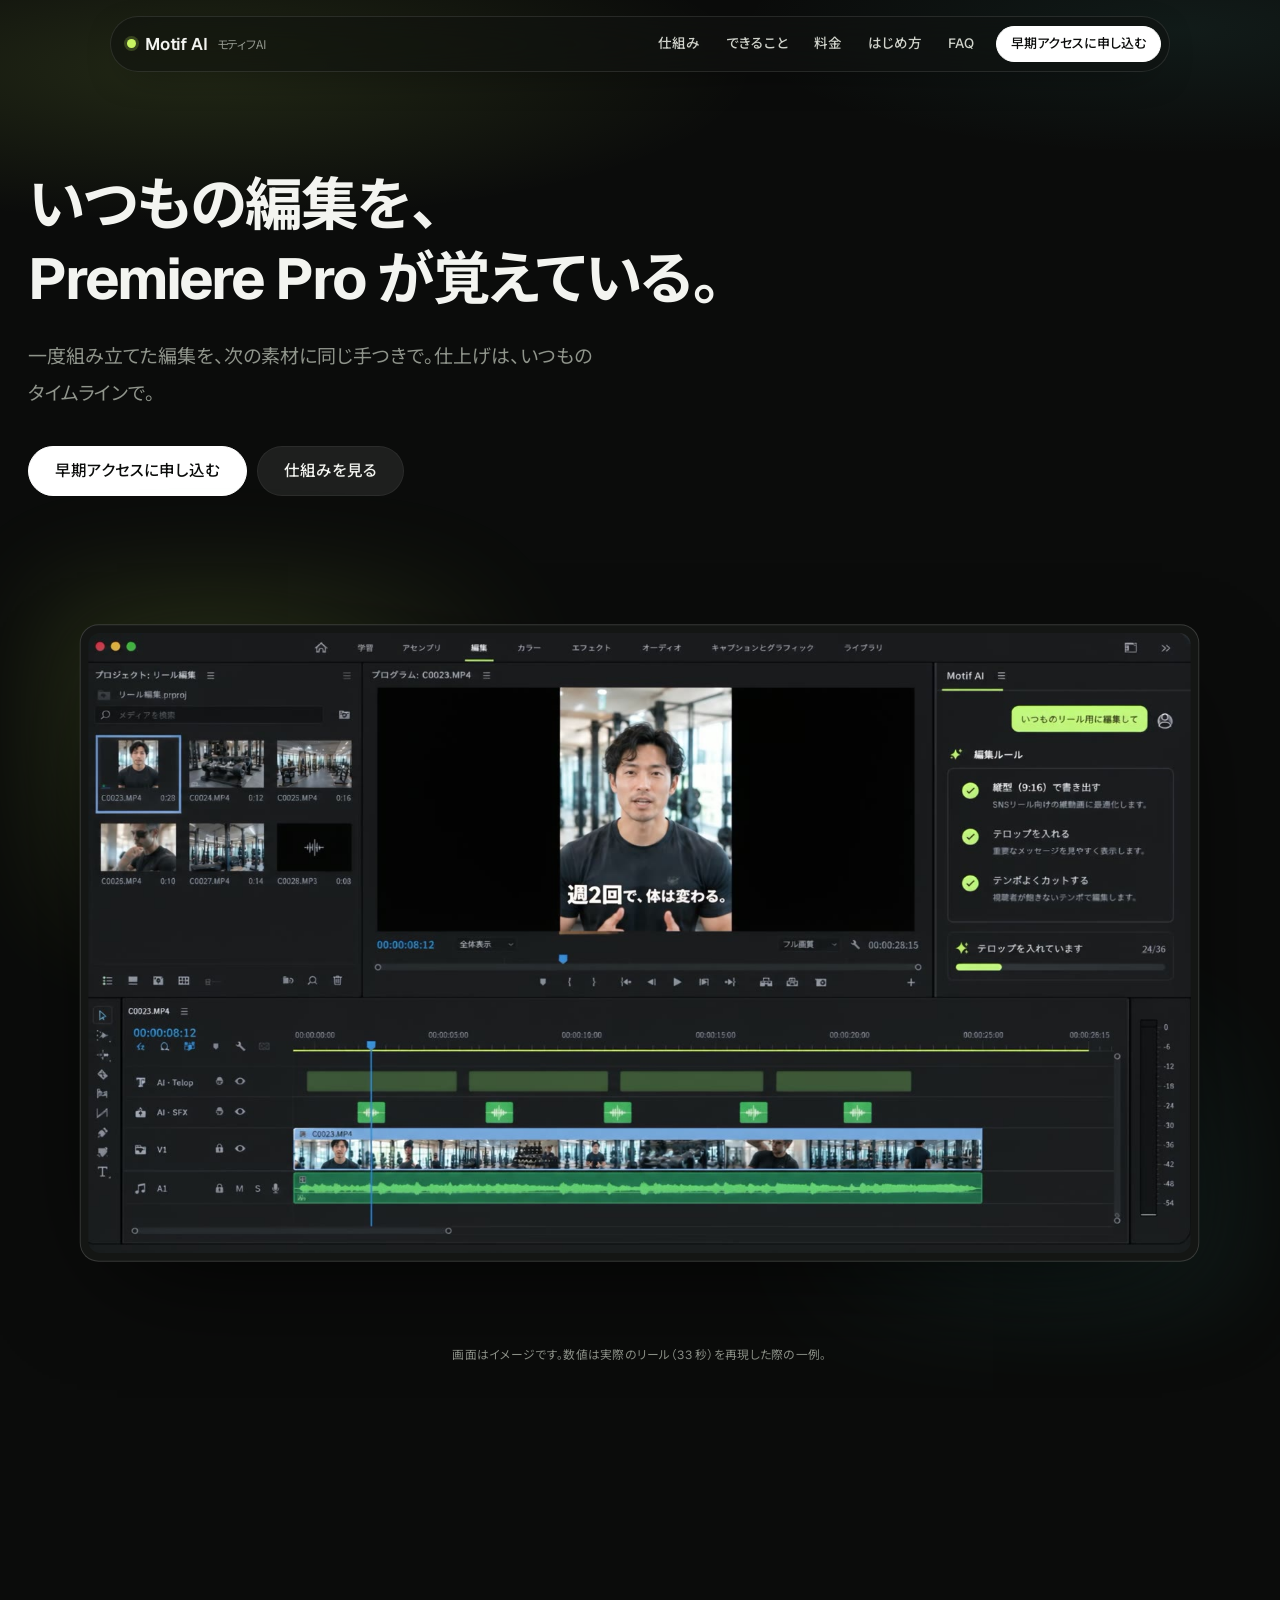
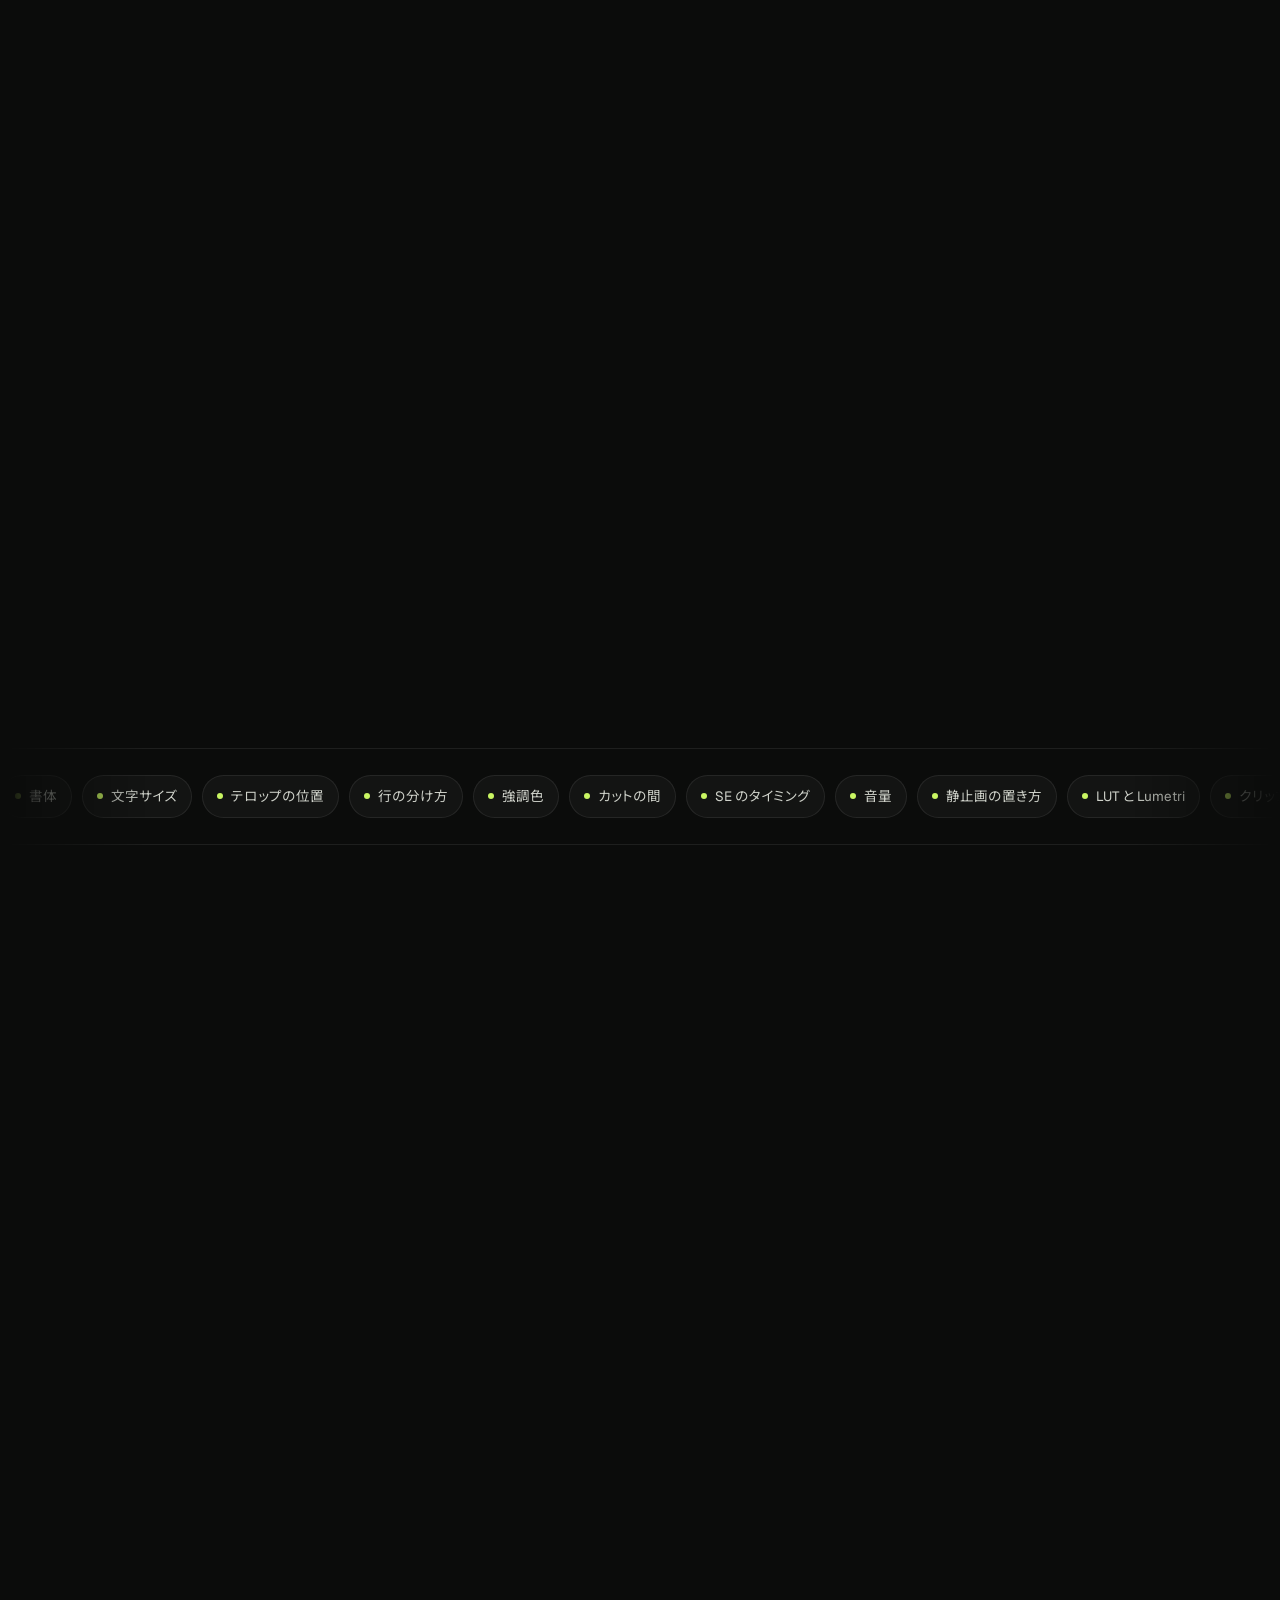
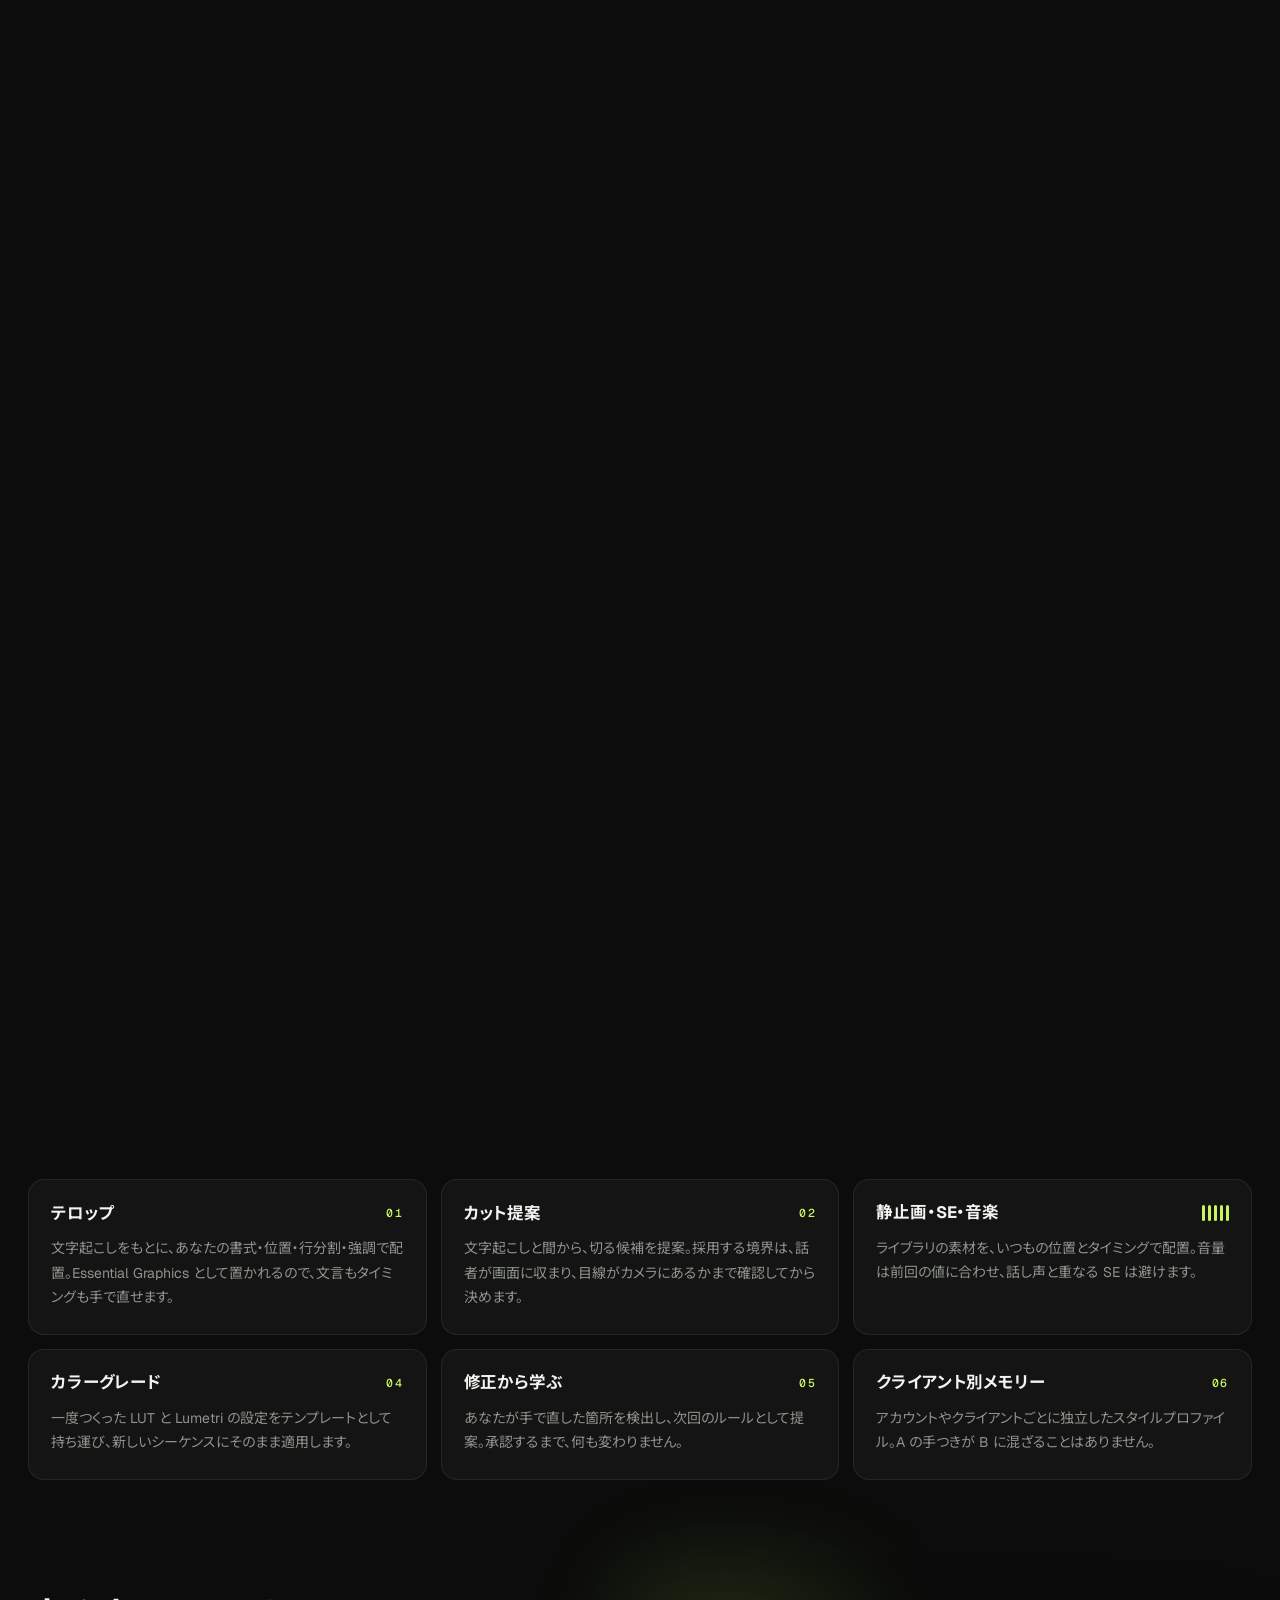
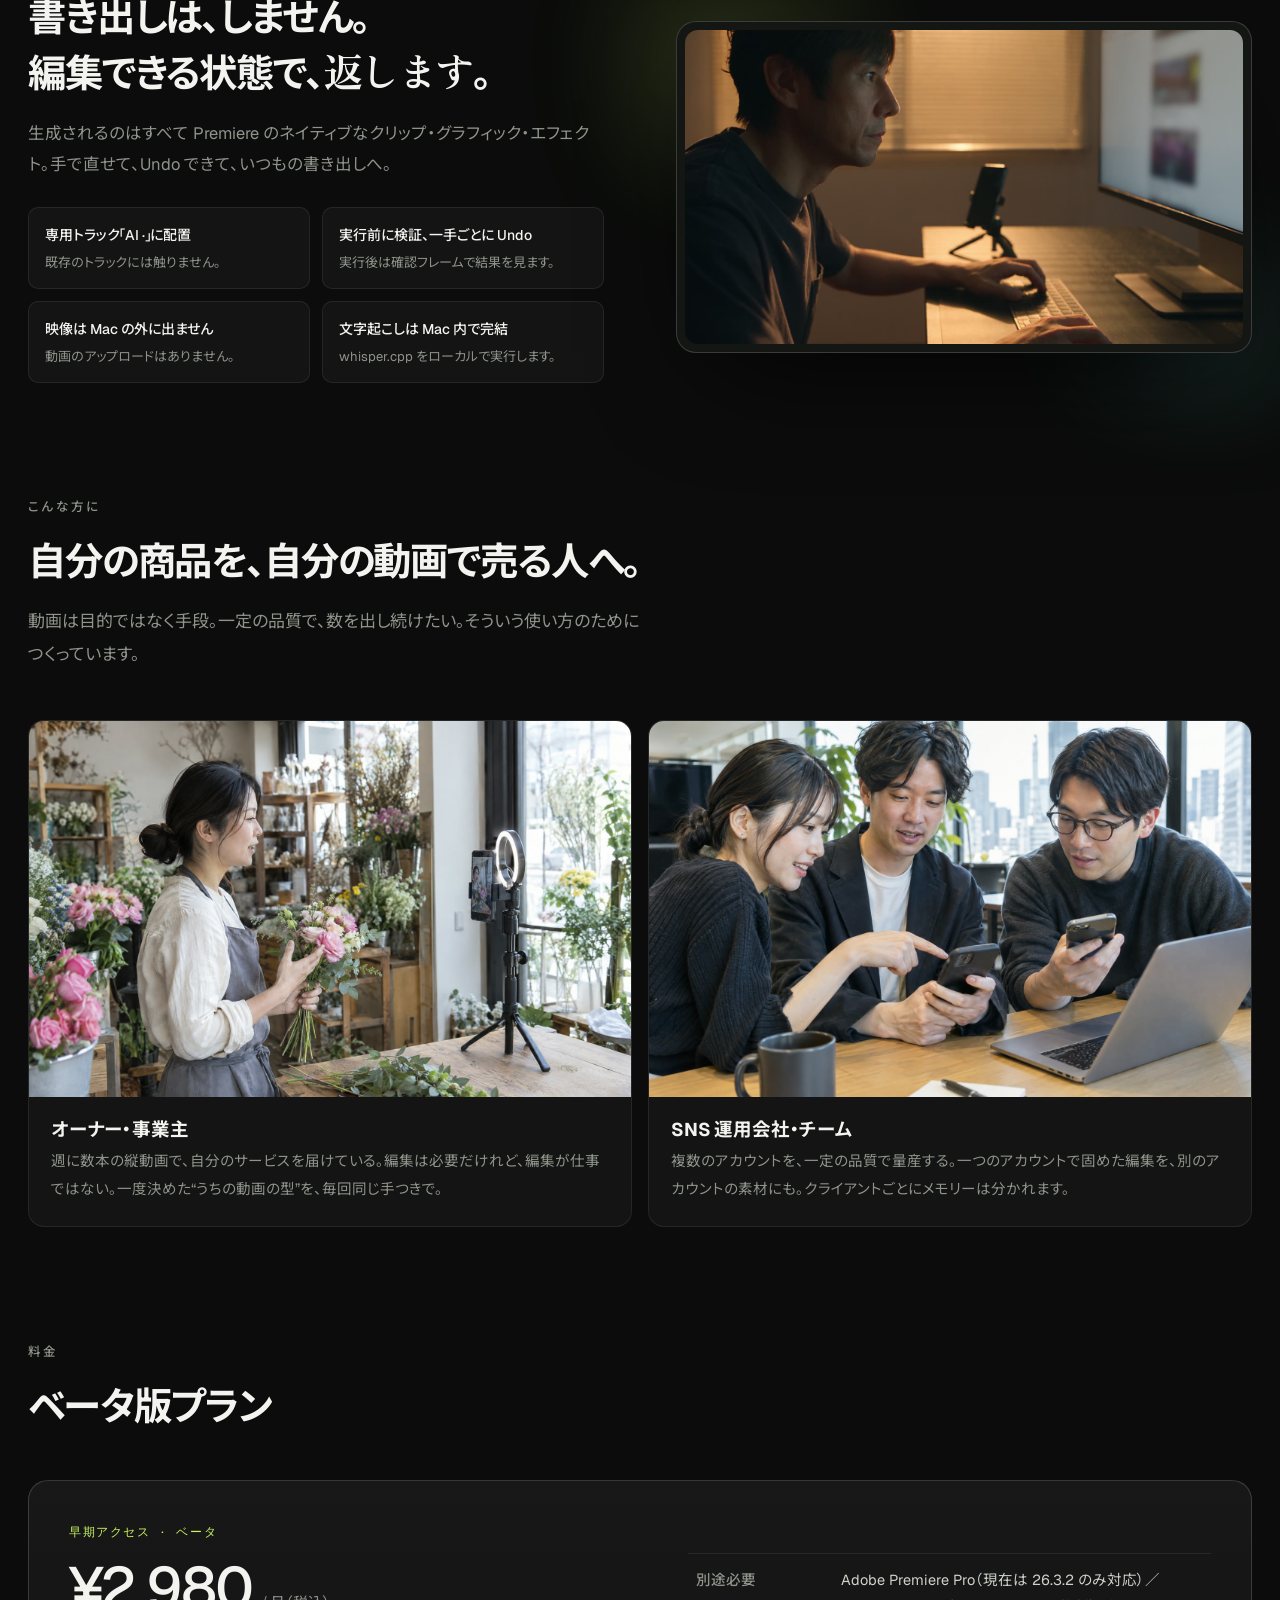
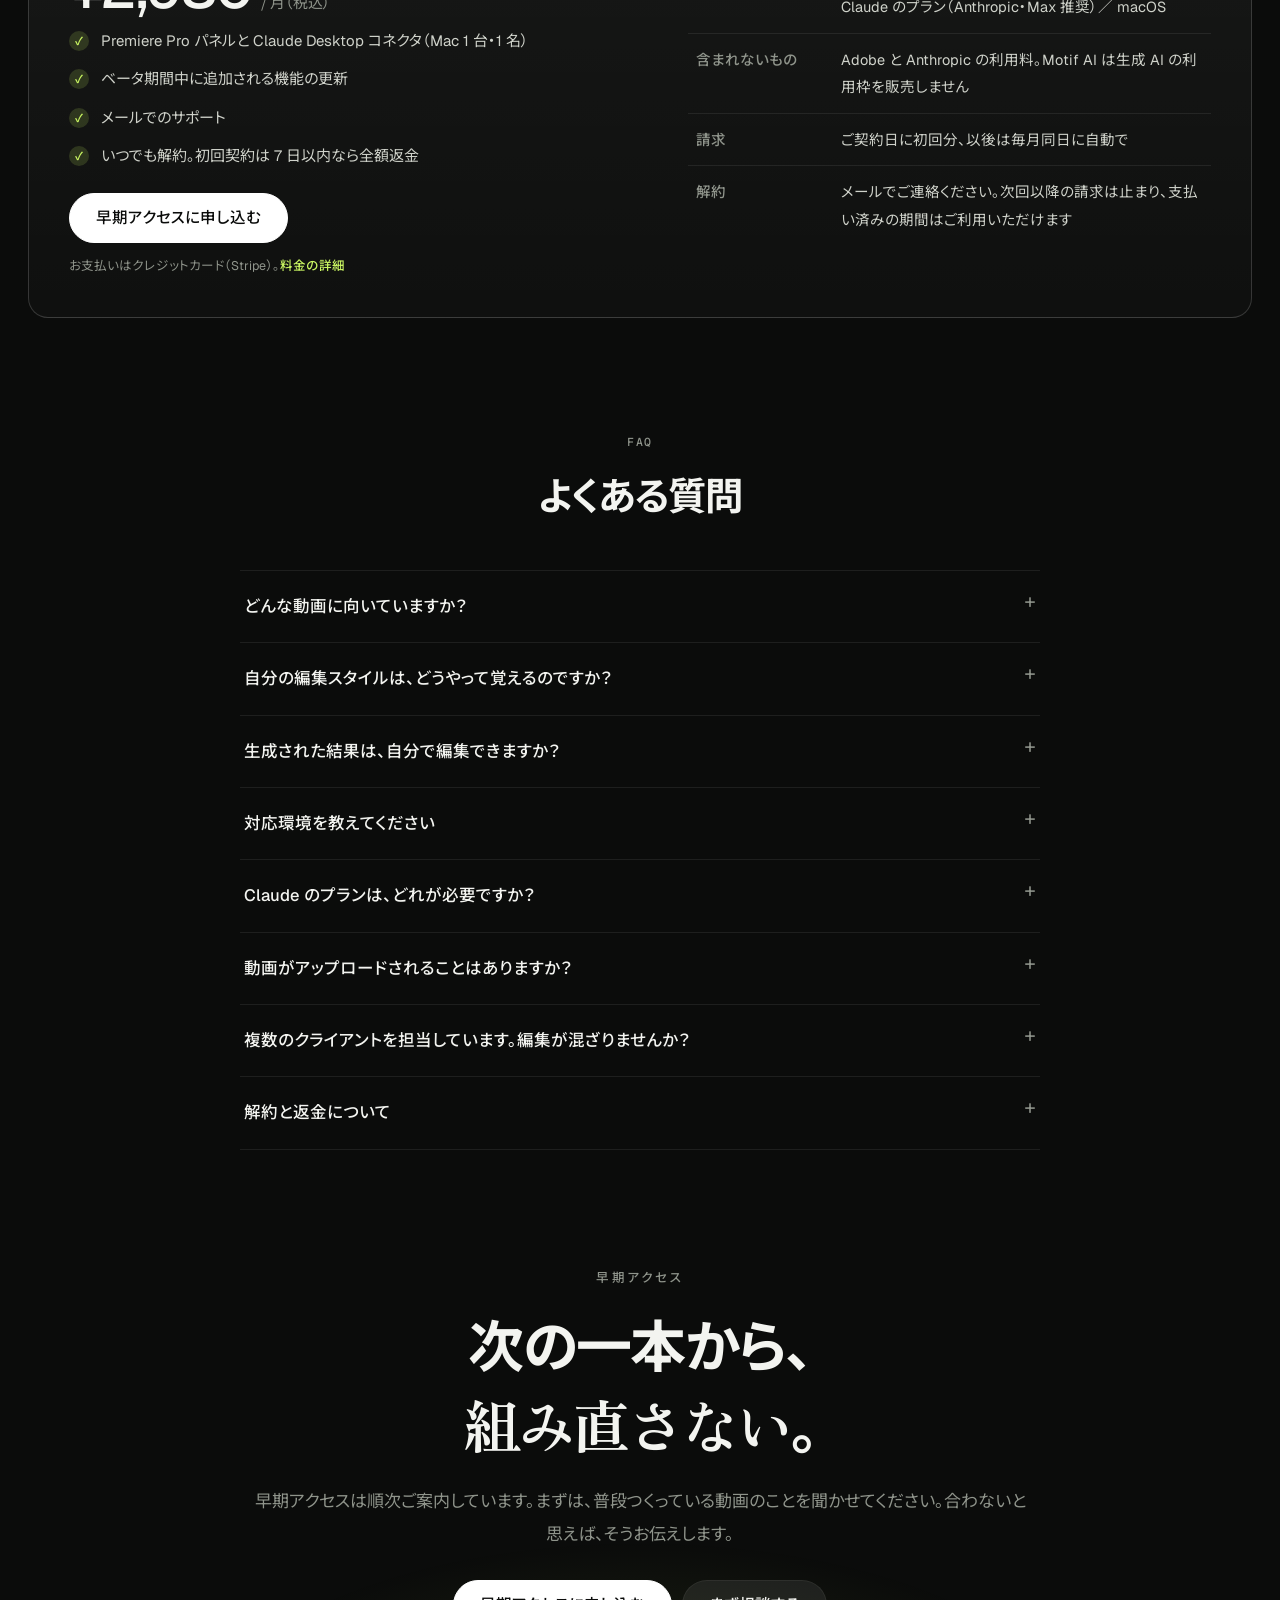
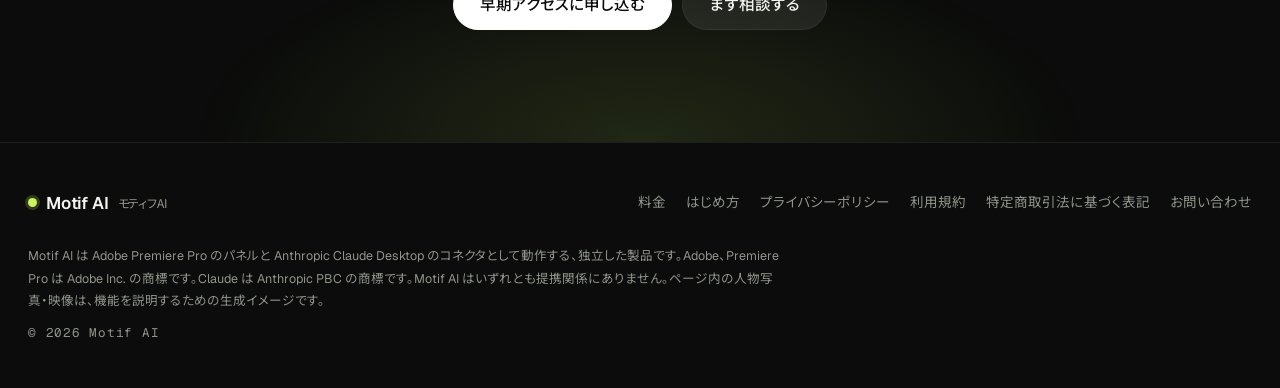
==== commit ee39d2b7: "Retype the site, cut five sections, widen the measure, and draw the architecture Japanese moves back" ====
--- a/index.html
+++ b/index.html
@@ -18,7 +18,7 @@
 <link rel="icon" href="assets/favicon.svg" type="image/svg+xml">
 <link rel="preconnect" href="https://fonts.googleapis.com">
 <link rel="preconnect" href="https://fonts.gstatic.com" crossorigin>
-<link rel="stylesheet" href="https://fonts.googleapis.com/css2?family=Geist:wght@300;400;500;600&family=Geist+Mono:wght@400;500&family=Instrument+Serif:ital@1&family=Noto+Serif+JP:wght@600&family=Noto+Sans+JP:wght@400;500;700;900&display=swap">
+<link rel="stylesheet" href="https://fonts.googleapis.com/css2?family=Geist:wght@300;400;500;600;700&family=Geist+Mono:wght@400;500&family=Instrument+Serif:ital@1&family=Noto+Sans+JP:wght@400;500;700;900&family=Zen+Old+Mincho:wght@700&display=swap">
 <link rel="stylesheet" href="site.css">
 <link rel="preload" href="assets/ui-hero.jpg" as="image">
 <script src="site.js" defer></script>
@@ -37,14 +37,12 @@
 <main id="main">
 <section class="hero" aria-labelledby="hero-heading">
   <div class="container">
-    <span class="mono"><span class="pulse-dot" aria-hidden="true"></span>Premiere Pro × Claude Desktop<span class="hide-sm"> · 早期アクセス</span></span>
     <h1 id="hero-heading">いつもの編集を、<br>Premiere Pro が覚えている。</h1>
     <p class="lead">一度組み立てた編集を、次の素材に同じ手つきで。仕上げは、いつものタイムラインで。</p>
     <div class="actions">
       <a class="btn btn-primary btn-lg" href="access.html">早期アクセスに申し込む</a>
       <a class="btn btn-secondary btn-lg" href="#how">仕組みを見る</a>
     </div>
-    <p class="fine">macOS · Premiere Pro 26.3 · 月額 2,980 円（税込）· 初回 7 日間は全額返金</p>
   </div>
 </section>
 
@@ -58,18 +56,19 @@
           </video>
         </div>
       </div>
-      <div class="hint" aria-hidden="true"><svg width="12" height="12" viewBox="0 0 12 12" fill="none" stroke="currentColor" stroke-width="1.5"><path d="M6 1v10M2 7l4 4 4-4"/></svg>スクロールで再生</div>
-      <div class="stats" aria-label="実際のリール 1 本を再現した際の一例">
-        <div class="stat"><b><span data-count="36">0</span></b><span>テロップ</span></div>
-        <div class="stat"><b><span data-count="12">0</span></b><span>カット</span></div>
-        <div class="stat"><b><span data-count="5">0</span></b><span>静止画・SE</span></div>
-        <div class="stat"><b><span data-count="1">0</span></b><span>グレード</span></div>
-        <div class="stat"><b>∞</b><span>取り消し可</span></div>
+      <div class="stage-meta">
+        <div class="stats" aria-label="実際のリール 1 本を再現した際の一例">
+          <div class="stat"><b><span data-count="36">0</span></b><span>テロップ</span></div>
+          <div class="stat"><b><span data-count="12">0</span></b><span>カット</span></div>
+          <div class="stat"><b><span data-count="5">0</span></b><span>静止画・SE</span></div>
+          <div class="stat"><b><span data-count="1">0</span></b><span>グレード</span></div>
+          <div class="stat"><b>∞</b><span>取り消し可</span></div>
+        </div>
+        <p class="stage-note">画面はイメージです。数値は実際のリール（33 秒）を再現した際の一例。</p>
       </div>
     </div>
   </div>
 </div>
-<p class="stage-note">画面はイメージです。数値は実際のリール（33 秒）を再現した際の一例。</p>
 
 <div class="marquee" aria-label="Motif AI が覚えるもの">
   <div class="marquee-track">
@@ -94,39 +93,48 @@
     <div class="section-head center reveal">
       <h2 id="how-heading">一本つくる。<em class="serif">いつもの</em>を、覚える。<br>次の素材に、同じ手つきで。</h2>
       <p>完成した動画を眺めて“それっぽく”真似るのではなく、あなたが Premiere で組み立てた構成そのものを読み取ります。テロップの型、カットの間、SE と静止画の置き方、色まで。</p>
-      <div class="actions" style="justify-content:center;margin-top:26px"><a class="btn btn-primary" href="access.html">早期アクセスに申し込む</a><a class="btn btn-secondary" href="#features">できることを見る</a></div>
+      <div class="actions" style="justify-content:center;margin-top:28px"><a class="btn btn-primary" href="access.html">早期アクセスに申し込む</a><a class="btn btn-secondary" href="#features">できることを見る</a></div>
     </div>
     <div class="steps stagger">
       <div class="step">
-        <div class="shot"><img src="assets/step-timeline.jpg" width="1400" height="583" loading="lazy" alt="Premiere Pro のタイムライン。AI · Telop トラックに黄緑のテロップクリップが並んでいる"></div>
-        <div class="body"><span class="mono">01 · いつも通りにつくる</span><h3>Premiere で、一本編集する</h3><p>プロジェクトから、テロップの書式と配置、カットの間、SE と静止画の使い方、カラーグレードを読み取ります。</p></div>
+        <div class="shot"><img src="assets/step-timeline.jpg" width="1400" height="875" loading="lazy" alt="Premiere Pro のタイムライン。AI · Telop トラックに黄緑のテロップクリップが並んでいる"></div>
+        <div class="body"><span class="label">01 · いつも通りにつくる</span><h3>Premiere で、一本編集する</h3><p>プロジェクトから、テロップの書式と配置、カットの間、SE と静止画の使い方、カラーグレードを読み取ります。</p></div>
       </div>
       <div class="step">
         <div class="shot"><img src="assets/step-rules.jpg" width="1400" height="933" loading="lazy" alt="Motif AI パネル。編集のルールが並び、承認済みのものにチェックが付いている"></div>
-        <div class="body"><span class="mono">02 · ルールを承認する</span><h3>提案は読める。承認は、あなた</h3><p>読み取った構成は「ルール」として提案されます。承認したものだけが記憶に残り、却下したものは二度と提案されません。</p></div>
+        <div class="body"><span class="label">02 · ルールを承認する</span><h3>提案は読める。承認は、あなた</h3><p>読み取った構成は「ルール」として提案されます。承認したものだけが記憶に残り、却下したものは二度と提案されません。</p></div>
       </div>
       <div class="step">
         <div class="shot"><img src="assets/step-monitor.jpg" width="1400" height="933" loading="lazy" alt="プログラムモニター。新しい素材にいつものテロップスタイルが載っている"></div>
-        <div class="body"><span class="mono">03 · 次の素材に適用する</span><h3>フォルダを指す。あとは質問に答えるだけ</h3><p>Claude Desktop で素材のフォルダを指定。承認済みのルールで編集し、判断が分かれる箇所だけ聞いてきます。</p></div>
-      </div>
-    </div>
-  </div>
-</section>
-
-<section class="section" id="reuse" aria-labelledby="reuse-heading">
+        <div class="body"><span class="label">03 · 次の素材に適用する</span><h3>フォルダを指す。あとは質問に答えるだけ</h3><p>Claude Desktop で素材のフォルダを指定。承認済みのルールで編集し、判断が分かれる箇所だけ聞いてきます。</p></div>
+      </div>
+    </div>
+  </div>
+</section>
+
+<section class="section" id="architecture" aria-labelledby="arch-heading">
   <div class="container">
     <div class="section-head center reveal">
-      <span class="mono">再利用</span>
-      <h2 id="reuse-heading">素材が変わっても、<em class="serif">いつもの</em>まま。</h2>
-      <p>書体、サイズ、位置、強調色、行の分け方。あなたが最初につくった一本から取り出したスタイルを、話し手も場所も違う三本に、そのまま載せます。</p>
-    </div>
-    <div class="showcase-wrap reveal">
-      <div class="glow-card"><div class="media"><div class="showcase">
-        <figure class="frame"><img src="assets/th-gym.jpg" width="900" height="1591" loading="lazy" alt="ジムのトレーナーが縦動画でカメラに向かって話している"><span class="tag">A</span><div class="telop"><em>週 2 回</em>で、<br>体は変わる。</div></figure>
-        <figure class="frame"><img src="assets/th-cafe.jpg" width="900" height="1591" loading="lazy" alt="コーヒーショップの店主がカウンターでカメラに向かって話している"><span class="tag">B</span><div class="telop">浅煎りは、<br><em>92℃</em>がいちばん。</div></figure>
-        <figure class="frame"><img src="assets/th-office.jpg" width="900" height="1591" loading="lazy" alt="コンサルタントがオフィスでカメラに向かって話している"><span class="tag">C</span><div class="telop">値決めの<em>正解</em>は、<br>ひとつだけ。</div></figure>
-      </div></div></div>
-      <p class="fine" style="text-align:center;margin-top:16px">テロップは画像ではなく、ページ上の実際のテキストです。同じスタイル定義を三つの素材に当てています。</p>
+      <h2 id="arch-heading">指示は Claude から。<br>結果は、Premiere に。</h2>
+    </div>
+    <div class="arch reveal" role="img" aria-label="Claude Desktop、Motif AI コネクタ、Premiere Pro の三つが双方向につながっている図">
+      <div class="arch-node">
+        <div class="arch-glyph" style="color:var(--ink-2)"><svg viewBox="0 0 48 48" fill="none" stroke="currentColor" stroke-width="1.8" stroke-linecap="round" stroke-linejoin="round"><path d="M8 13a4 4 0 0 1 4-4h24a4 4 0 0 1 4 4v16a4 4 0 0 1-4 4H21l-9 6v-6a4 4 0 0 1-4-4z"/><path d="M16 18h16M16 25h10"/></svg></div>
+        <div class="arch-name">Claude Desktop</div>
+        <div class="arch-role">指示する</div>
+      </div>
+      <div class="arch-link" aria-hidden="true"><span class="rail"><i></i></span><span class="rail back"><i></i></span></div>
+      <div class="arch-node core">
+        <div class="arch-glyph" style="color:var(--lime)"><svg viewBox="0 0 48 48" fill="none"><rect x="7" y="7" width="34" height="34" rx="11" stroke="currentColor" stroke-width="1.8"/><circle cx="24" cy="24" r="12.5" stroke="currentColor" stroke-width="1.2" opacity=".4"/><circle cx="24" cy="24" r="6.5" fill="currentColor"/></svg></div>
+        <div class="arch-name">Motif AI</div>
+        <div class="arch-role">おぼえて、つなぐ</div>
+      </div>
+      <div class="arch-link" aria-hidden="true"><span class="rail"><i></i></span><span class="rail back"><i></i></span></div>
+      <div class="arch-node">
+        <div class="arch-glyph" style="color:var(--ink-2)"><svg viewBox="0 0 48 48" fill="none" stroke="currentColor" stroke-width="1.8" stroke-linecap="round" stroke-linejoin="round"><rect x="6" y="11" width="19" height="7" rx="3.5"/><rect x="6" y="21" width="30" height="7" rx="3.5"/><rect x="6" y="31" width="13" height="7" rx="3.5"/><path d="M40 7v34" opacity=".55"/></svg></div>
+        <div class="arch-name">Premiere Pro</div>
+        <div class="arch-role">編集される</div>
+      </div>
     </div>
   </div>
 </section>
@@ -134,7 +142,6 @@
 <section class="section" id="features" aria-labelledby="features-heading">
   <div class="container">
     <div class="section-head reveal">
-      <span class="mono">できること</span>
       <h2 id="features-heading">一本のリールを構成する、<br>六つの工程。</h2>
       <p>現在のベータ版は、話者一人の縦型ショート（リール・Shorts・TikTok）に最適化しています。</p>
     </div>
@@ -157,11 +164,11 @@
       </div>
       <div class="reveal" style="--i:1">
         <h2 id="inside-heading">書き出しは、しません。<br>編集できる状態で、<em class="serif">返します</em>。</h2>
-        <p>Motif AI は Premiere Pro のパネルと、Claude Desktop のコネクタとして動きます。生成されるのはすべて Premiere のネイティブなクリップ・グラフィック・エフェクト。手で直せて、Undo できて、いつもの書き出しへ。</p>
+        <p>生成されるのはすべて Premiere のネイティブなクリップ・グラフィック・エフェクト。手で直せて、Undo できて、いつもの書き出しへ。</p>
         <div class="mini">
           <div class="box"><b>専用トラック「AI ·」に配置</b><span>既存のトラックには触りません。</span></div>
           <div class="box"><b>実行前に検証、一手ごとに Undo</b><span>実行後は確認フレームで結果を見ます。</span></div>
-          <div class="box"><b>指示は Claude Desktop から</b><span>ご自身の Claude プランで動きます。</span></div>
+          <div class="box"><b>映像は Mac の外に出ません</b><span>動画のアップロードはありません。</span></div>
           <div class="box"><b>文字起こしは Mac 内で完結</b><span>whisper.cpp をローカルで実行します。</span></div>
         </div>
       </div>
@@ -172,7 +179,7 @@
 <section class="section" id="who" aria-labelledby="who-heading">
   <div class="container">
     <div class="section-head reveal">
-      <span class="mono">こんな方に</span>
+      <span class="label">こんな方に</span>
       <h2 id="who-heading">自分の商品を、自分の動画で売る人へ。</h2>
       <p>動画は目的ではなく手段。一定の品質で、数を出し続けたい。そういう使い方のためにつくっています。</p>
     </div>
@@ -180,56 +187,14 @@
       <div class="card"><div class="photo"><img src="assets/seg-owner.jpg" width="1600" height="1063" loading="lazy" alt="花屋の店主が店内でスマートフォンを使って自分の縦動画を撮影している"></div><div class="body"><h3>オーナー・事業主</h3><p>週に数本の縦動画で、自分のサービスを届けている。編集は必要だけれど、編集が仕事ではない。一度決めた“うちの動画の型”を、毎回同じ手つきで。</p></div></div>
       <div class="card"><div class="photo"><img src="assets/seg-team.jpg" width="1600" height="1063" loading="lazy" alt="オフィスで三人のチームがスマートフォンとノートパソコンで縦動画を確認している"></div><div class="body"><h3>SNS 運用会社・チーム</h3><p>複数のアカウントを、一定の品質で量産する。一つのアカウントで固めた編集を、別のアカウントの素材にも。クライアントごとにメモリーは分かれます。</p></div></div>
     </div>
-    <p class="fine reveal" style="margin-top:18px">作品としての唯一無二の編集を追求する方や、参考動画から“それっぽさ”を再現したい方には向いていません。Motif AI が覚えるのは、あなた自身が組み立てた編集だけです。</p>
-  </div>
-</section>
-
-<section class="section" id="privacy" aria-labelledby="privacy-heading">
+  </div>
+</section>
+
+<section class="section" id="pricing" aria-labelledby="pricing-heading">
   <div class="container">
     <div class="section-head reveal">
-      <span class="mono">データの扱い</span>
-      <h2 id="privacy-heading">素材は、あなたの Mac に<em class="serif">残ります</em>。</h2>
-      <p>クライアントの映像を預かる仕事だからこそ、何がどこへ行くかを先に描いておきます。</p>
-    </div>
-    <div class="flow reveal">
-      <div class="node mac">
-        <span class="mono">あなたの Mac</span>
-        <h3>ここで処理され、ここに残る</h3>
-        <ul>
-          <li>映像・音声ファイルそのもの</li>
-          <li>Premiere のプロジェクトファイル</li>
-          <li>文字起こし（whisper.cpp をローカルで実行）</li>
-          <li>確認用フレーム、編集プラン、編集履歴</li>
-          <li>スタイルプロファイルとルール（同期は任意）</li>
-        </ul>
-        <div class="stays">動画のアップロードはありません</div>
-      </div>
-      <div class="wires" aria-hidden="true">
-        <div class="wire"><svg viewBox="0 0 130 40" preserveAspectRatio="none"><line x1="0" y1="20" x2="130" y2="20"/></svg><span class="lbl">指示文 · 縮小フレーム 1 枚</span></div>
-        <div class="wire off"><svg viewBox="0 0 130 40" preserveAspectRatio="none"><line x1="0" y1="20" x2="130" y2="20"/></svg><span class="lbl">任意 · 既定ではオフ</span></div>
-      </div>
-      <div class="remotes">
-        <div class="node remote">
-          <span class="mono">Anthropic</span>
-          <h3>Claude</h3>
-          <ul><li>あなたの指示文と、Motif AI の応答（タイムラインの要約）</li><li>確認を求めたときだけ、縮小した静止画 1 枚</li></ul>
-        </div>
-        <div class="node remote optional">
-          <span class="mono">Motif AI クラウド同期</span>
-          <h3>有効にした場合のみ</h3>
-          <ul><li>スタイル・承認ルール・承認待ちの提案</li><li>ライブラリの静止画・効果音（1 件 25 MB まで）</li></ul>
-        </div>
-      </div>
-    </div>
-    <p class="reveal" style="margin-top:22px"><a class="text-link" href="privacy.html">プライバシーポリシーの全文を読む</a></p>
-  </div>
-</section>
-
-<section class="section" id="pricing" aria-labelledby="pricing-heading">
-  <div class="container">
-    <div class="section-head reveal">
-      <span class="mono">料金</span>
-      <h2 id="pricing-heading">プランは、ひとつ。</h2>
+      <span class="label">料金</span>
+      <h2 id="pricing-heading">ベータ版プラン</h2>
     </div>
     <div class="price-card reveal">
       <div>
@@ -277,7 +242,7 @@
 
 <section class="section closing" aria-labelledby="closing-heading">
   <div class="narrow reveal">
-    <span class="mono">早期アクセス</span>
+    <span class="label">早期アクセス</span>
     <h2 id="closing-heading" style="margin-top:18px">次の一本から、<br><em class="serif">組み直さない</em>。</h2>
     <p>早期アクセスは順次ご案内しています。まずは、普段つくっている動画のことを聞かせてください。合わないと思えば、そうお伝えします。</p>
     <div class="actions">
--- a/site.css
+++ b/site.css
@@ -17,39 +17,40 @@
   --danger: #ff7a5c;
   --sans: "Geist", "Noto Sans JP", -apple-system, BlinkMacSystemFont, "Hiragino Sans", sans-serif;
   --jp: "Noto Sans JP", "Hiragino Sans", "Hiragino Kaku Gothic ProN", "Yu Gothic", Meiryo, sans-serif;
-  --serif: "Instrument Serif", "Noto Serif JP", "Hiragino Mincho ProN", serif;
+  --serif: "Instrument Serif", "Zen Old Mincho", "Hiragino Mincho ProN", serif;
   --mono: "Geist Mono", ui-monospace, SFMono-Regular, Menlo, monospace;
-  --max: 1084px;
-  --gutter: 24px;
+  --max: 1240px;
+  --gutter: 28px;
   --r: 16px;
   --r-sm: 10px;
   --ease: cubic-bezier(.2, .7, .2, 1);
 }
 * { box-sizing: border-box; }
 html { scroll-behavior: smooth; scroll-padding-top: 96px; -webkit-text-size-adjust: 100%; background: var(--bg); }
-body { margin: 0; background: var(--bg); color: var(--ink-2); font-family: var(--sans); font-size: 16px; line-height: 1.85; font-feature-settings: "palt"; -webkit-font-smoothing: antialiased; text-rendering: optimizeLegibility; overflow-x: hidden; }
+body { margin: 0; background: var(--bg); color: var(--ink-2); font-family: var(--sans); font-size: 16px; line-height: 1.9; font-feature-settings: "palt" 1, "kern" 1; -webkit-font-smoothing: antialiased; text-rendering: optimizeLegibility; overflow-x: hidden; }
 h1, h2, h3, h4, p, ul, ol, figure, dl { margin: 0; }
-h1, h2, h3, h4 { color: var(--ink); font-family: var(--sans); font-weight: 500; letter-spacing: -.01em; line-height: 1.25; text-wrap: pretty; word-break: auto-phrase; }
-h1 { font-size: clamp(38px, 5vw, 62px); line-height: 1.16; letter-spacing: -.02em; }
-h2 { font-size: clamp(30px, 3.7vw, 46px); line-height: 1.2; }
-h3 { font-size: 19px; font-weight: 500; }
+h1, h2, h3, h4 { color: var(--ink); font-family: var(--sans); font-weight: 700; letter-spacing: -.015em; line-height: 1.3; text-wrap: pretty; word-break: auto-phrase; font-feature-settings: "palt" 1; }
+h1 { font-size: clamp(36px, 4.5vw, 58px); line-height: 1.28; letter-spacing: -.035em; font-weight: 700; }
+h2 { font-size: clamp(26px, 3vw, 40px); line-height: 1.34; letter-spacing: -.03em; }
+h3 { font-size: 18.5px; font-weight: 700; letter-spacing: -.01em; }
 em.serif, .serif { font-family: var(--serif); font-style: italic; font-weight: 400; letter-spacing: 0; }
-:lang(ja) em.serif { font-style: normal; font-family: "Noto Serif JP", "Hiragino Mincho ProN", serif; font-weight: 600; font-size: 1.02em; letter-spacing: -.02em; font-feature-settings: "palt"; }
+:lang(ja) em.serif { font-style: normal; font-family: "Zen Old Mincho", "Hiragino Mincho ProN", serif; font-weight: 700; font-size: 1.04em; letter-spacing: -.06em; }
 a { color: inherit; text-decoration: none; }
 img, video { display: block; max-width: 100%; height: auto; }
 button { font: inherit; color: inherit; cursor: pointer; }
 :focus-visible { outline: 2px solid var(--lime); outline-offset: 4px; border-radius: 4px; }
 [hidden] { display: none !important; }
-.mono { font-family: var(--mono); font-size: 11.5px; letter-spacing: .14em; text-transform: uppercase; color: var(--muted); }
+.mono { font-family: var(--mono); font-size: 11.5px; letter-spacing: .14em; text-transform: uppercase; color: var(--muted); font-weight: 500; }
+.label { font-family: var(--jp); font-size: 12.5px; font-weight: 500; letter-spacing: .18em; color: var(--muted); }
 .num { font-family: var(--mono); font-feature-settings: "tnum"; }
 .container { width: min(var(--max), calc(100% - var(--gutter) * 2)); margin-inline: auto; }
-.narrow { width: min(720px, calc(100% - var(--gutter) * 2)); margin-inline: auto; }
+.narrow { width: min(800px, calc(100% - var(--gutter) * 2)); margin-inline: auto; }
 .skip-link { position: absolute; top: -100px; left: 16px; z-index: 100; background: var(--lime); color: var(--lime-ink); padding: 10px 14px; border-radius: 8px; font-weight: 600; }
 .skip-link:focus { top: 12px; }
 
 /* Glass pill nav */
 .site-header { position: fixed; inset: 16px 0 auto; z-index: 60; pointer-events: none; }
-.site-header .nav { pointer-events: auto; width: min(940px, calc(100% - 28px)); margin-inline: auto; height: 56px; display: flex; align-items: center; gap: 6px; padding: 0 8px 0 16px; border-radius: 999px; background: rgba(17, 19, 17, .62); border: 1px solid rgba(255, 255, 255, .1); backdrop-filter: blur(22px) saturate(150%); -webkit-backdrop-filter: blur(22px) saturate(150%); box-shadow: 0 10px 40px -20px rgba(0, 0, 0, .8); transition: background .3s, border-color .3s, transform .3s; }
+.site-header .nav { pointer-events: auto; width: min(1060px, calc(100% - 28px)); margin-inline: auto; height: 56px; display: flex; align-items: center; gap: 6px; padding: 0 8px 0 16px; border-radius: 999px; background: rgba(17, 19, 17, .62); border: 1px solid rgba(255, 255, 255, .1); backdrop-filter: blur(22px) saturate(150%); -webkit-backdrop-filter: blur(22px) saturate(150%); box-shadow: 0 10px 40px -20px rgba(0, 0, 0, .8); transition: background .3s, border-color .3s, transform .3s; }
 .site-header.scrolled .nav { background: rgba(14, 15, 14, .84); border-color: rgba(255, 255, 255, .14); }
 .wordmark { display: inline-flex; align-items: center; gap: 9px; font-family: var(--sans); font-weight: 600; font-size: 17px; letter-spacing: -.01em; color: var(--ink); white-space: nowrap; margin-right: 8px; }
 .wordmark .dot { width: 9px; height: 9px; border-radius: 50%; background: var(--lime); box-shadow: 0 0 0 3px rgba(201, 245, 98, .2); }
@@ -62,7 +63,7 @@
 .mobile-nav { display: none; }
 
 /* Buttons */
-.btn { display: inline-flex; align-items: center; justify-content: center; gap: 8px; min-height: 42px; padding: 8px 18px; border-radius: 999px; border: 1px solid transparent; font-weight: 500; font-size: 14.5px; line-height: 1.3; white-space: nowrap; transition: transform .2s var(--ease), background .2s, border-color .2s, color .2s, box-shadow .2s; }
+.btn { display: inline-flex; align-items: center; justify-content: center; gap: 8px; min-height: 44px; padding: 9px 20px; border-radius: 999px; border: 1px solid transparent; font-weight: 500; font-size: 14.5px; line-height: 1.3; white-space: nowrap; transition: transform .2s var(--ease), background .2s, border-color .2s, color .2s, box-shadow .2s; }
 .btn:hover { transform: translateY(-1px); }
 .btn:active { transform: translateY(0); }
 .btn-primary { background: #fff; color: #0b0c0b; border-color: #fff; }
@@ -85,10 +86,10 @@
 .section + .section { padding-top: 0; }
 .section-head { max-width: 680px; margin-bottom: 48px; }
 .section-head.center { margin-inline: auto; text-align: center; }
-.section-head .mono { display: block; margin-bottom: 18px; }
-.section-head p { margin-top: 18px; color: var(--muted); font-size: 17px; max-width: 600px; }
+.section-head .mono, .section-head .label { display: block; margin-bottom: 18px; }
+.section-head p { margin-top: 18px; color: var(--muted); font-size: 17px; max-width: 640px; line-height: 1.95; word-break: auto-phrase; }
 .section-head.center p { margin-inline: auto; }
-.lead { font-size: 18px; color: var(--muted); }
+.lead { font-size: 19px; color: var(--muted); line-height: 1.9; word-break: auto-phrase; }
 .muted { color: var(--muted); }
 .fine { font-size: 12.5px; color: var(--muted); line-height: 1.8; font-family: var(--sans); }
 .actions { display: flex; gap: 10px; flex-wrap: wrap; }
@@ -107,32 +108,30 @@
 @keyframes dash { to { stroke-dashoffset: -40; } }
 
 /* Hero */
-.hero { padding: 150px 0 0; position: relative; }
+.hero { padding: 168px 0 0; position: relative; }
 .hero::before { content: ""; position: absolute; inset: -10% -20% auto; height: 80%; background: radial-gradient(45% 55% at 25% 30%, rgba(201, 245, 98, .12), transparent 70%), radial-gradient(35% 45% at 80% 20%, rgba(95, 211, 196, .08), transparent 70%); pointer-events: none; }
 .hero .container { position: relative; max-width: 840px; margin-left: calc((100% - min(var(--max), 100% - var(--gutter) * 2)) / 2); }
-.hero .mono { display: inline-flex; align-items: center; gap: 9px; margin-bottom: 26px; animation: rise .8s var(--ease) both; }
-.hero h1 { animation: rise .9s var(--ease) .08s both; }
-.hero .lead { margin-top: 22px; max-width: 560px; font-size: 18.5px; animation: rise .9s var(--ease) .18s both; }
-.hero .actions { margin-top: 30px; animation: rise .9s var(--ease) .28s both; }
-.hero .fine { margin-top: 14px; animation: rise .9s var(--ease) .36s both; }
-
-/* Scroll-scrubbed product stage */
-.stage-wrap { position: relative; height: 210vh; margin-top: 40px; }
-.stage { position: sticky; top: 0; height: 100vh; display: grid; place-items: center; overflow: hidden; }
-.stage .product { position: relative; width: min(var(--max), calc(100% - var(--gutter) * 2)); transform: scale(calc(.9 + .1 * var(--p, 0))); transform-origin: 50% 40%; transition: transform .1s linear; }
+
+.hero h1 { max-width: 15em; animation: rise .9s var(--ease) both; }
+.hero .lead { margin-top: 24px; max-width: 34em; animation: rise .9s var(--ease) .1s both; }
+.hero .actions { margin-top: 34px; animation: rise .9s var(--ease) .2s both; }
+
+
+/* Scroll-scrubbed product stage — the pinned frame holds the card, the stats and the note,
+   so nothing after it is ever pulled into the same space. */
+.stage-wrap { position: relative; height: 200vh; margin-top: 52px; }
+.stage { position: sticky; top: 0; height: 100vh; display: grid; place-items: center; }
+.stage .product { width: min(var(--max), calc(100% - var(--gutter) * 2), calc((100vh - 230px) * 16 / 9)); transform: scale(calc(.94 + .06 * var(--p, 0))); transform-origin: 50% 45%; }
 .glow-card { position: relative; border-radius: 20px; padding: 8px; background: #141614; border: 1px solid var(--line-2); box-shadow: 0 40px 120px -40px rgba(0, 0, 0, .9); }
 .glow-card::before { content: ""; position: absolute; inset: -60px; z-index: -1; border-radius: 40px; background: radial-gradient(40% 55% at 15% 20%, rgba(201, 245, 98, .35), transparent 70%), radial-gradient(35% 50% at 85% 85%, rgba(95, 211, 196, .28), transparent 70%); filter: blur(50px); opacity: calc(.5 + .5 * var(--p, 1)); }
 .glow-card > .media { border-radius: 13px; overflow: hidden; background: #0e0f0e; aspect-ratio: 16 / 9; }
 .glow-card > .media video, .glow-card > .media img { width: 100%; height: 100%; object-fit: cover; }
-.stage .hint { position: absolute; left: 50%; bottom: -46px; transform: translateX(-50%); display: inline-flex; align-items: center; gap: 8px; font-family: var(--mono); font-size: 11px; letter-spacing: .14em; text-transform: uppercase; color: var(--muted); opacity: calc(1 - var(--p, 0) * 2); }
-.stage .hint svg { animation: nudge 1.6s ease-in-out infinite; }
-@keyframes nudge { 0%, 100% { transform: translateY(0); } 50% { transform: translateY(4px); } }
-.stage .stats { position: absolute; left: 50%; bottom: -46px; transform: translateX(-50%); display: flex; gap: 34px; opacity: clamp(0, calc(var(--p, 0) * 3 - 2), 1); white-space: nowrap; }
-.stat { display: flex; flex-direction: column; align-items: center; gap: 2px; }
-.stat b { font-family: var(--mono); font-weight: 500; font-size: 22px; color: var(--ink); letter-spacing: -.02em; }
-.stat span { font-size: 12px; color: var(--muted); }
-.stage-note { text-align: center; font-size: 12.5px; color: var(--muted); margin-top: -50vh; padding-bottom: 40px; position: relative; }
-.stage-note-inner { display: inline-flex; gap: 34px; margin-bottom: 20px; }
+.stage-meta { display: grid; justify-items: center; gap: 12px; margin-top: 26px; }
+.stats { display: flex; gap: 38px; flex-wrap: wrap; justify-content: center; opacity: clamp(0, calc(var(--p, 1) * 3 - 1.2), 1); transition: opacity .2s linear; }
+.stat { display: flex; flex-direction: column; align-items: center; gap: 1px; }
+.stat b { font-family: var(--mono); font-weight: 500; font-size: 21px; color: var(--ink); letter-spacing: -.02em; line-height: 1.2; }
+.stat span { font-size: 12.5px; color: var(--muted); }
+.stage-note { font-size: 12.5px; color: var(--muted); text-align: center; }
 
 /* Marquee */
 .marquee { overflow: hidden; mask-image: linear-gradient(90deg, transparent, #000 12%, #000 88%, transparent); -webkit-mask-image: linear-gradient(90deg, transparent, #000 12%, #000 88%, transparent); padding: 26px 0; border-top: 1px solid var(--line); border-bottom: 1px solid var(--line); }
@@ -158,12 +157,12 @@
 .step .shot img { width: 100%; height: 100%; object-fit: cover; object-position: center; transition: transform 1.2s var(--ease); }
 .step:hover .shot img { transform: scale(1.03); }
 .step .body { padding: 18px 20px 20px; }
-.step .mono { display: block; margin-bottom: 8px; }
+.step .mono, .step .label { display: block; margin-bottom: 8px; }
 .step h3 { font-size: 16.5px; color: var(--ink); }
 .step p { margin-top: 6px; font-size: 14px; color: var(--muted); line-height: 1.75; }
 
 /* Split */
-.split { display: grid; grid-template-columns: 1fr 1fr; gap: 64px; align-items: center; }
+.split { display: grid; grid-template-columns: 1fr 1fr; gap: 72px; align-items: center; }
 .split.reverse > :first-child { order: 2; }
 .split h2 { margin-bottom: 18px; }
 .split p { color: var(--muted); font-size: 16.5px; }
@@ -177,7 +176,7 @@
 
 /* Telop showcase */
 .showcase { display: grid; grid-template-columns: repeat(3, 1fr); gap: 10px; }
-.showcase-wrap { width: min(880px, 100%); margin-inline: auto; }
+
 .showcase-wrap .glow-card > .media { aspect-ratio: auto; }
 .frame { position: relative; aspect-ratio: 9 / 16; border-radius: 14px; overflow: hidden; background: var(--bg-3); border: 1px solid var(--line); }
 .frame img { width: 100%; height: 100%; object-fit: cover; }
@@ -211,7 +210,7 @@
 .flow { display: grid; grid-template-columns: 1.25fr auto 1fr; gap: 0 22px; align-items: stretch; }
 .node { border-radius: var(--r); border: 1px solid var(--line-2); background: var(--card); padding: 22px 22px 24px; position: relative; }
 .node.mac { border-color: rgba(201, 245, 98, .45); background: linear-gradient(180deg, rgba(201, 245, 98, .07), transparent 60%), var(--card); }
-.node .mono { display: block; margin-bottom: 10px; }
+.node .mono, .node .label { display: block; margin-bottom: 10px; }
 .node h3 { font-size: 17px; margin-bottom: 12px; }
 .node ul { list-style: none; padding: 0; display: grid; gap: 8px; }
 .node li { display: flex; gap: 10px; align-items: flex-start; font-size: 14px; color: var(--ink-2); line-height: 1.6; }
@@ -229,6 +228,23 @@
 .node.remote h3 { font-size: 15.5px; margin-bottom: 8px; }
 .node.remote.optional { border-style: dashed; }
 
+/* Architecture: Claude ↔ connector ↔ Premiere. Drawn, not described. */
+.arch { display: grid; grid-template-columns: 1fr auto 1fr auto 1fr; align-items: center; gap: 0; }
+.arch-node { display: grid; justify-items: center; gap: 14px; padding: 34px 20px 30px; border-radius: 20px; border: 1px solid var(--line); background: var(--card); text-align: center; transition: border-color .3s, transform .4s var(--ease); }
+.arch-node:hover { border-color: var(--line-2); transform: translateY(-3px); }
+.arch-node.core { border-color: rgba(201, 245, 98, .45); background: linear-gradient(180deg, rgba(201, 245, 98, .09), transparent 62%), var(--card); }
+.arch-glyph { width: 84px; height: 84px; border-radius: 22px; display: grid; place-items: center; border: 1px solid var(--line-2); background: rgba(0, 0, 0, .35); }
+.arch-node.core .arch-glyph { border-color: rgba(201, 245, 98, .4); background: rgba(201, 245, 98, .08); }
+.arch-glyph svg { width: 44px; height: 44px; }
+.arch-name { font-size: 17px; font-weight: 700; color: var(--ink); letter-spacing: -.01em; }
+.arch-role { font-size: 13px; color: var(--muted); margin-top: -8px; }
+.arch-node.core .arch-role { color: var(--lime); }
+.arch-link { width: clamp(72px, 10vw, 150px); display: grid; align-content: center; gap: 16px; }
+.rail { position: relative; height: 1px; background: linear-gradient(90deg, transparent, rgba(255, 255, 255, .26) 18%, rgba(255, 255, 255, .26) 82%, transparent); }
+.rail i { position: absolute; top: 50%; width: 6px; height: 6px; margin-top: -3px; margin-left: -3px; border-radius: 50%; background: var(--lime); box-shadow: 0 0 12px 2px rgba(201, 245, 98, .55); animation: slide 2.6s ease-in-out infinite; }
+.rail.back i { background: var(--teal); box-shadow: 0 0 12px 2px rgba(95, 211, 196, .5); animation: slideBack 2.6s ease-in-out infinite; animation-delay: 1.3s; }
+@keyframes slide { 0% { left: 0; opacity: 0 } 12% { opacity: 1 } 88% { opacity: 1 } 100% { left: 100%; opacity: 0 } }
+@keyframes slideBack { 0% { left: 100%; opacity: 0 } 12% { opacity: 1 } 88% { opacity: 1 } 100% { left: 0; opacity: 0 } }
 /* Pricing */
 .price-card { border-radius: 20px; border: 1px solid var(--line-2); background: linear-gradient(180deg, rgba(255, 255, 255, .05), rgba(255, 255, 255, .02)); padding: 40px; display: grid; grid-template-columns: 1.1fr 1fr; gap: 44px; align-items: center; }
 .price-card .plan { font-family: var(--mono); font-size: 11.5px; letter-spacing: .14em; text-transform: uppercase; color: var(--lime); }
@@ -260,7 +276,7 @@
 .closing::before { content: ""; position: absolute; inset: 0; background: radial-gradient(50% 60% at 50% 100%, rgba(201, 245, 98, .12), transparent 70%); pointer-events: none; }
 .closing .narrow { position: relative; }
 .closing h2 { font-size: clamp(32px, 4.6vw, 56px); }
-.closing p { margin-top: 18px; color: var(--muted); font-size: 17px; }
+.closing p { margin-top: 18px; color: var(--muted); font-size: 17px; word-break: auto-phrase; }
 .closing .actions { justify-content: center; margin-top: 30px; }
 
 /* Footer */
@@ -273,7 +289,7 @@
 
 /* Subpages */
 .page-hero { padding: 150px 0 40px; }
-.page-hero .mono { display: block; margin-bottom: 18px; }
+.page-hero .mono, .page-hero .label { display: block; margin-bottom: 18px; }
 .page-hero h1 { font-size: clamp(32px, 4.4vw, 52px); }
 .page-hero p { margin-top: 16px; color: var(--muted); font-size: 17px; max-width: 620px; }
 .page-hero .updated { font-family: var(--mono); font-size: 12px; letter-spacing: .08em; }
@@ -333,6 +349,9 @@
 /* Responsive */
 @media (max-width: 1000px) {
   .trust, .steps, .features, .req { grid-template-columns: repeat(2, 1fr); }
+  .arch { grid-template-columns: 1fr auto 1fr; row-gap: 4px; }
+  .arch-node:last-child { grid-column: 1 / -1; }
+  .arch > .arch-link:last-of-type { grid-column: 1 / -1; justify-self: center; width: 58px; height: 58px; transform: rotate(90deg); }
   .split { gap: 36px; }
   .price-card { grid-template-columns: 1fr; padding: 32px; }
   .flow { grid-template-columns: 1fr; gap: 14px; }
@@ -348,21 +367,22 @@
   .site-header .nav { height: 52px; padding-left: 14px; }
   .site-nav, .header-cta { display: none; }
   .menu-toggle { display: inline-flex; }
-  .mobile-nav:not([hidden]) { pointer-events: auto; display: grid; width: min(940px, calc(100% - 28px)); margin: 8px auto 0; padding: 10px 18px 16px; border-radius: 22px; background: rgba(14, 15, 14, .92); border: 1px solid rgba(255, 255, 255, .12); backdrop-filter: blur(22px); gap: 2px; }
+  .mobile-nav:not([hidden]) { pointer-events: auto; display: grid; width: min(1060px, calc(100% - 28px)); margin: 8px auto 0; padding: 10px 18px 16px; border-radius: 22px; background: rgba(14, 15, 14, .92); border: 1px solid rgba(255, 255, 255, .12); backdrop-filter: blur(22px); gap: 2px; }
   .mobile-nav a { padding: 11px 0; font-weight: 500; color: var(--ink); border-bottom: 1px solid var(--line); }
   .mobile-nav a:last-child { border-bottom: 0; }
   .mobile-nav .btn { margin-top: 10px; justify-content: center; }
   .hero { padding-top: 112px; }
   .hero .container { margin-left: auto; }
   .stage-wrap { height: auto; margin-top: 36px; }
-  .stage { position: static; height: auto; overflow: visible; display: block; }
+  .stage { position: static; height: auto; display: block; }
   .stage .product { transform: none; width: calc(100% - var(--gutter) * 2); margin-inline: auto; }
-  .stage .hint { display: none; }
-  .stage .stats { position: static; transform: none; opacity: 1; justify-content: center; gap: 22px; margin-top: 22px; }
-  .stage-note { margin-top: 14px; }
+  .stats { opacity: 1; gap: 20px 26px; }
   .glow-card { padding: 5px; border-radius: 14px; }
   .glow-card > .media { border-radius: 10px; }
   .trust, .steps, .features, .who, .split, .split.reverse, .paths, .req, .remotes { grid-template-columns: 1fr; }
+  .arch { grid-template-columns: 1fr; justify-items: stretch; }
+  .arch-link { width: 58px; height: 58px; justify-self: center; transform: rotate(90deg); }
+  .arch-node { padding: 26px 18px 24px; }
   .split.reverse > :first-child { order: 0; }
   .split .mini { grid-template-columns: 1fr; }
   .showcase { grid-template-columns: repeat(3, 1fr); gap: 6px; }
@@ -387,9 +407,7 @@
 
 /* ?review — flattens the sticky stage and reveals everything, for static screenshots only */
 .review .stage-wrap { height: auto; }
-.review .stage { position: static; height: auto; display: block; overflow: visible; }
+.review .stage { position: static; height: auto; display: block; }
 .review .stage .product { transform: none; margin: 0 auto; }
-.review .stage .hint { display: none; }
-.review .stage .stats { position: static; transform: none; opacity: 1; justify-content: center; margin-top: 22px; }
-.review .stage-note { margin-top: 14px; }
+.review .stats { opacity: 1; }
 .review .reveal, .review .stagger > * { opacity: 1; transform: none; }
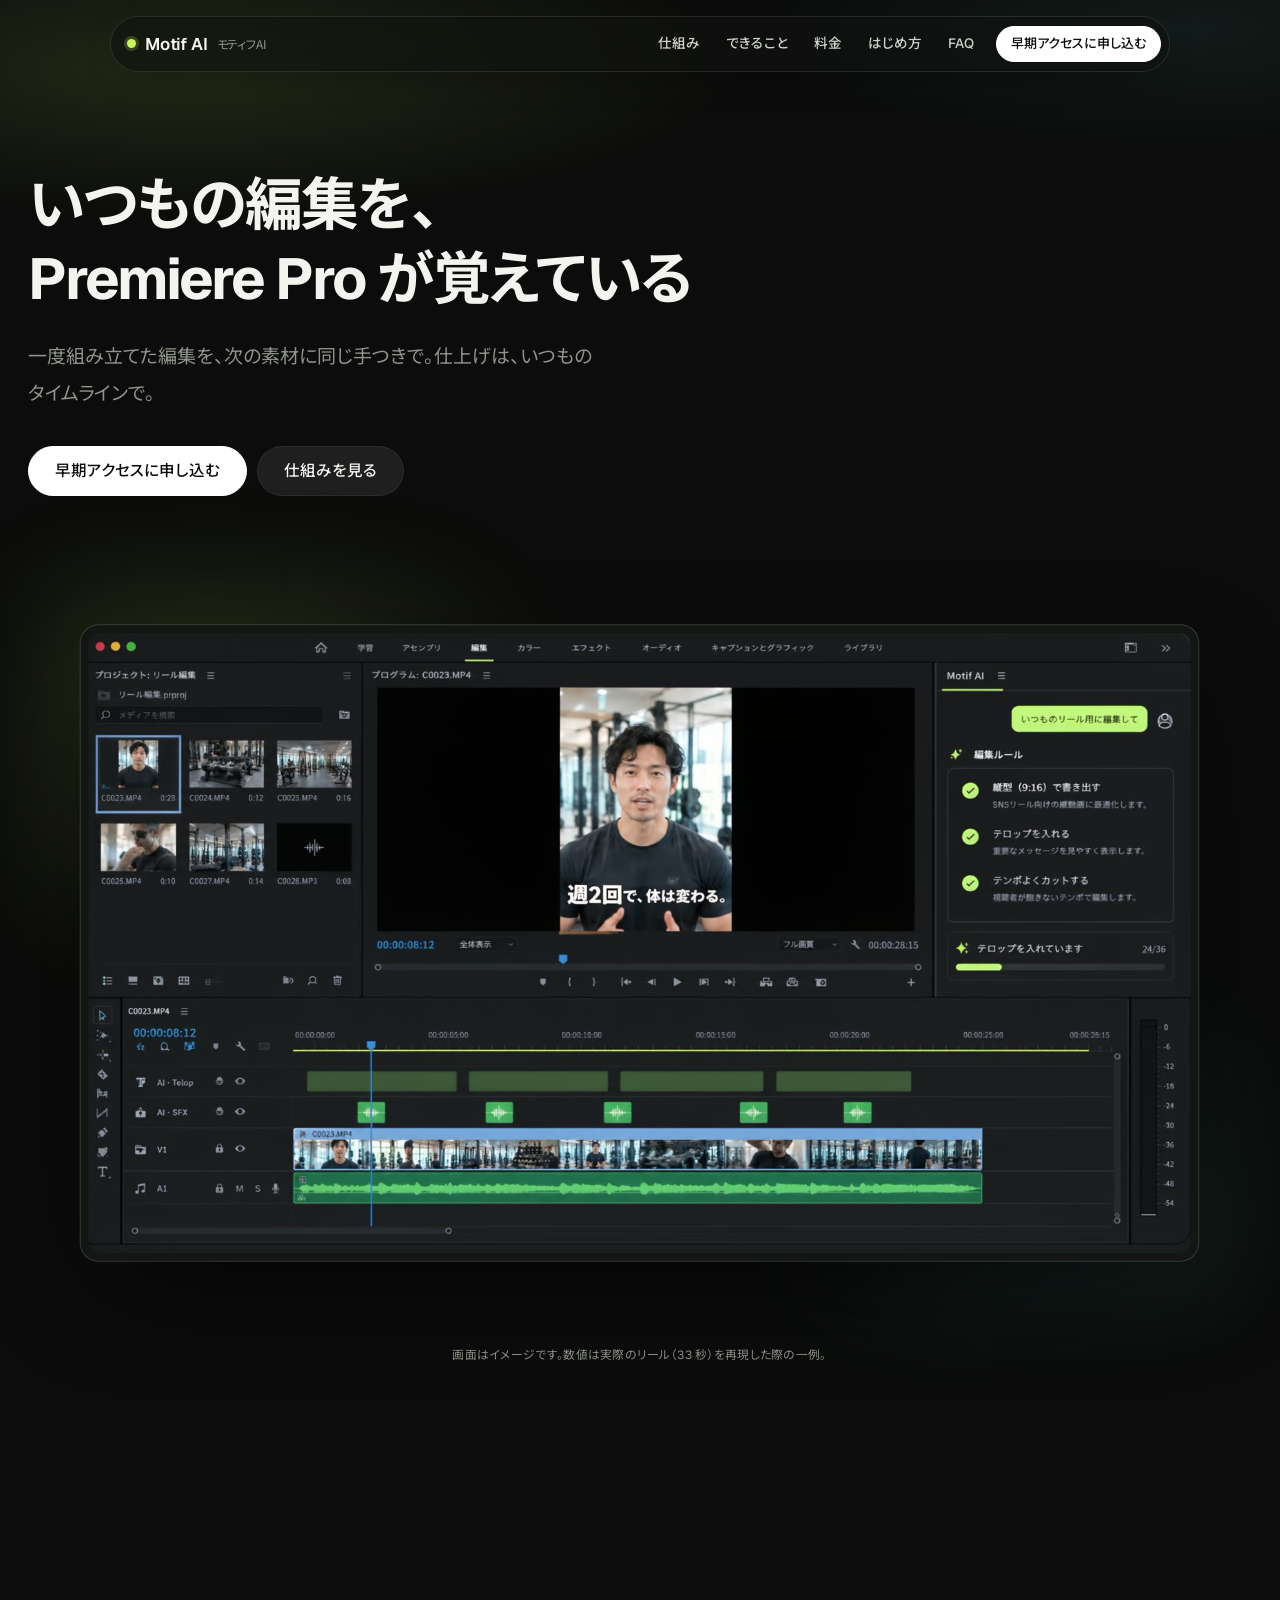
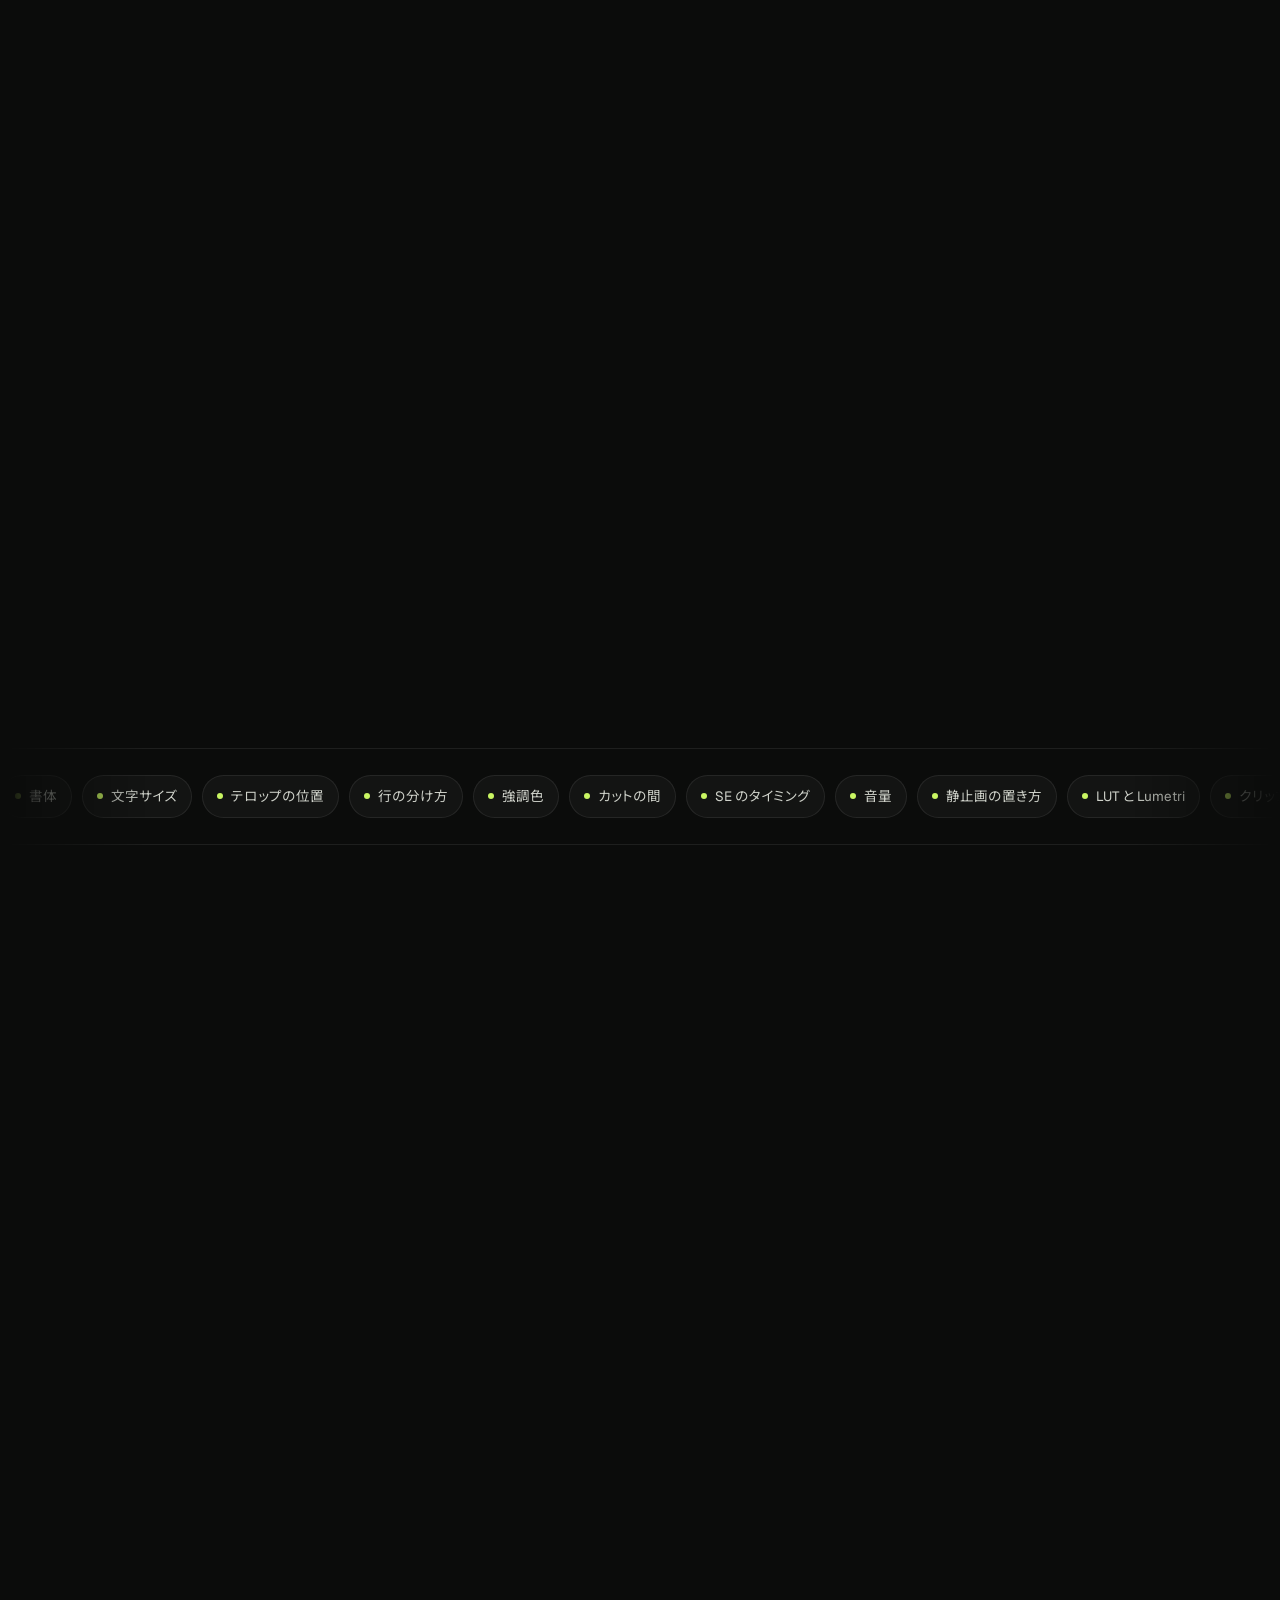
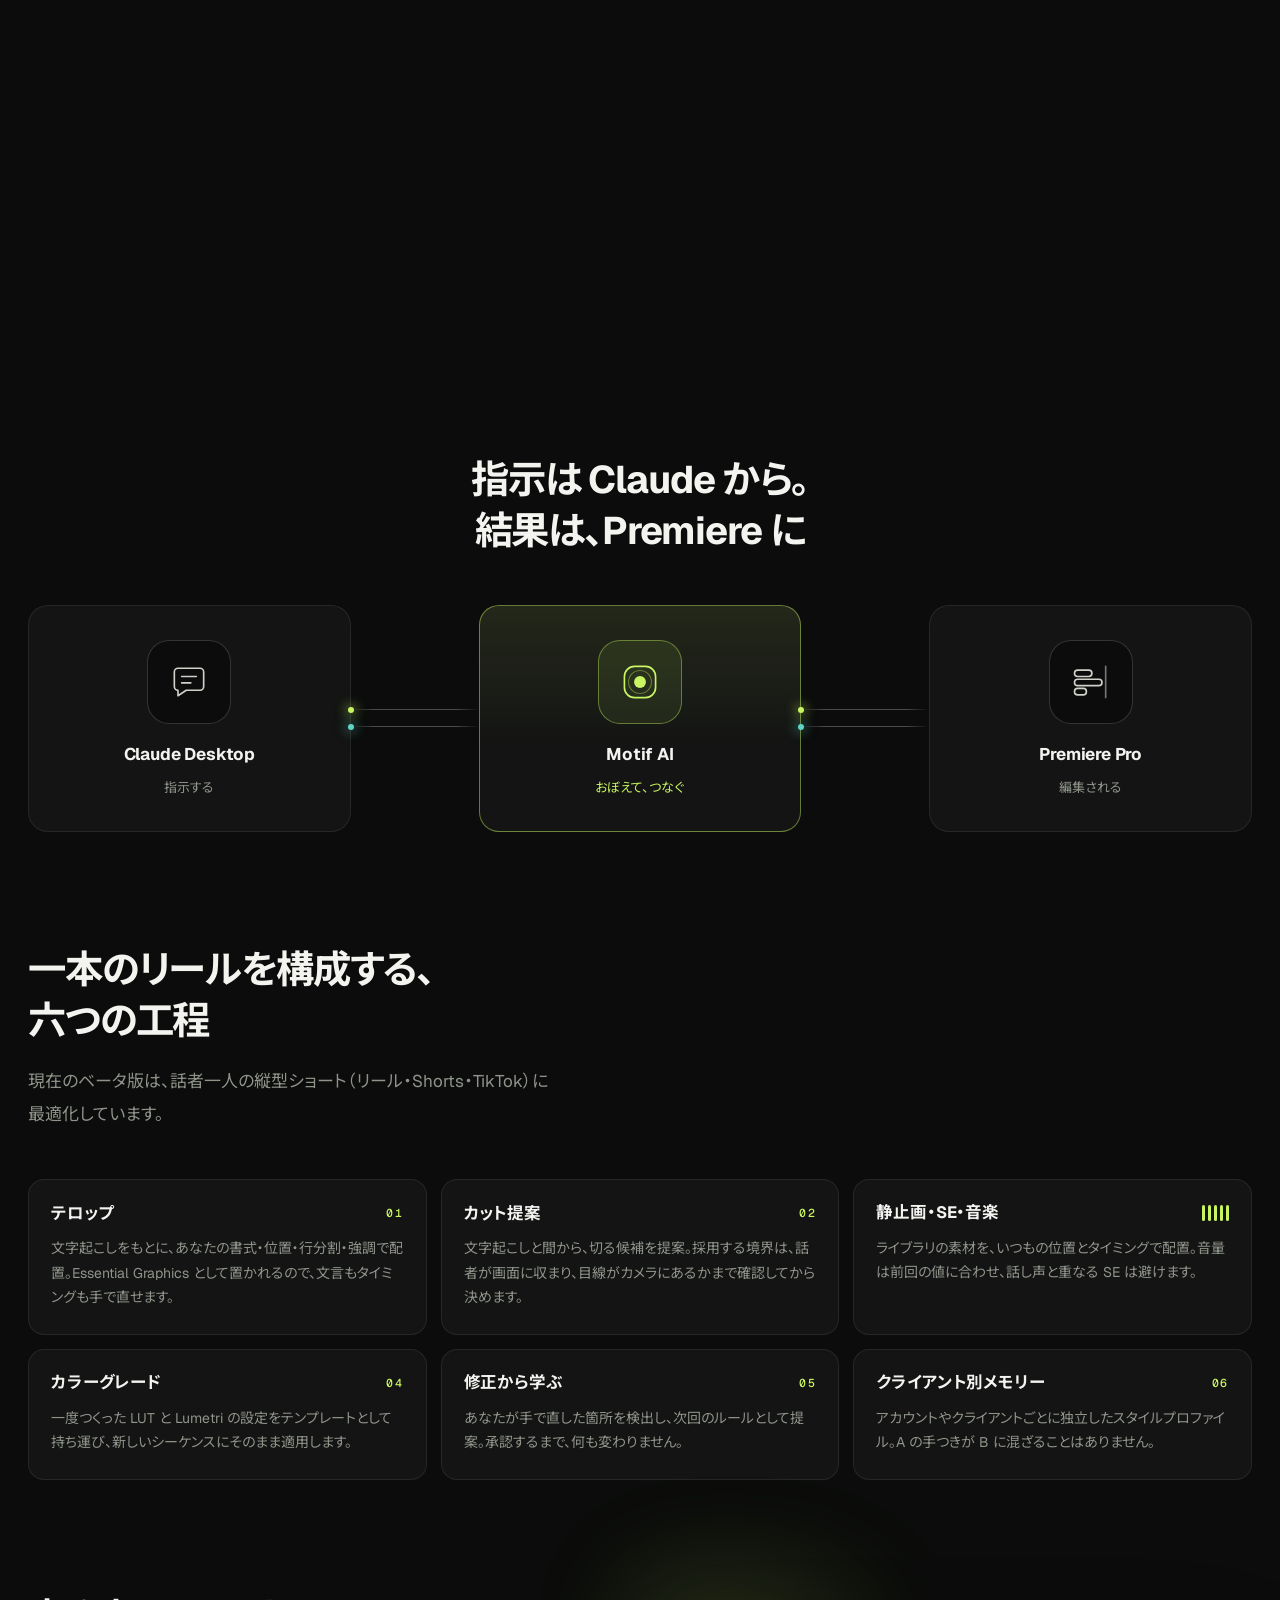
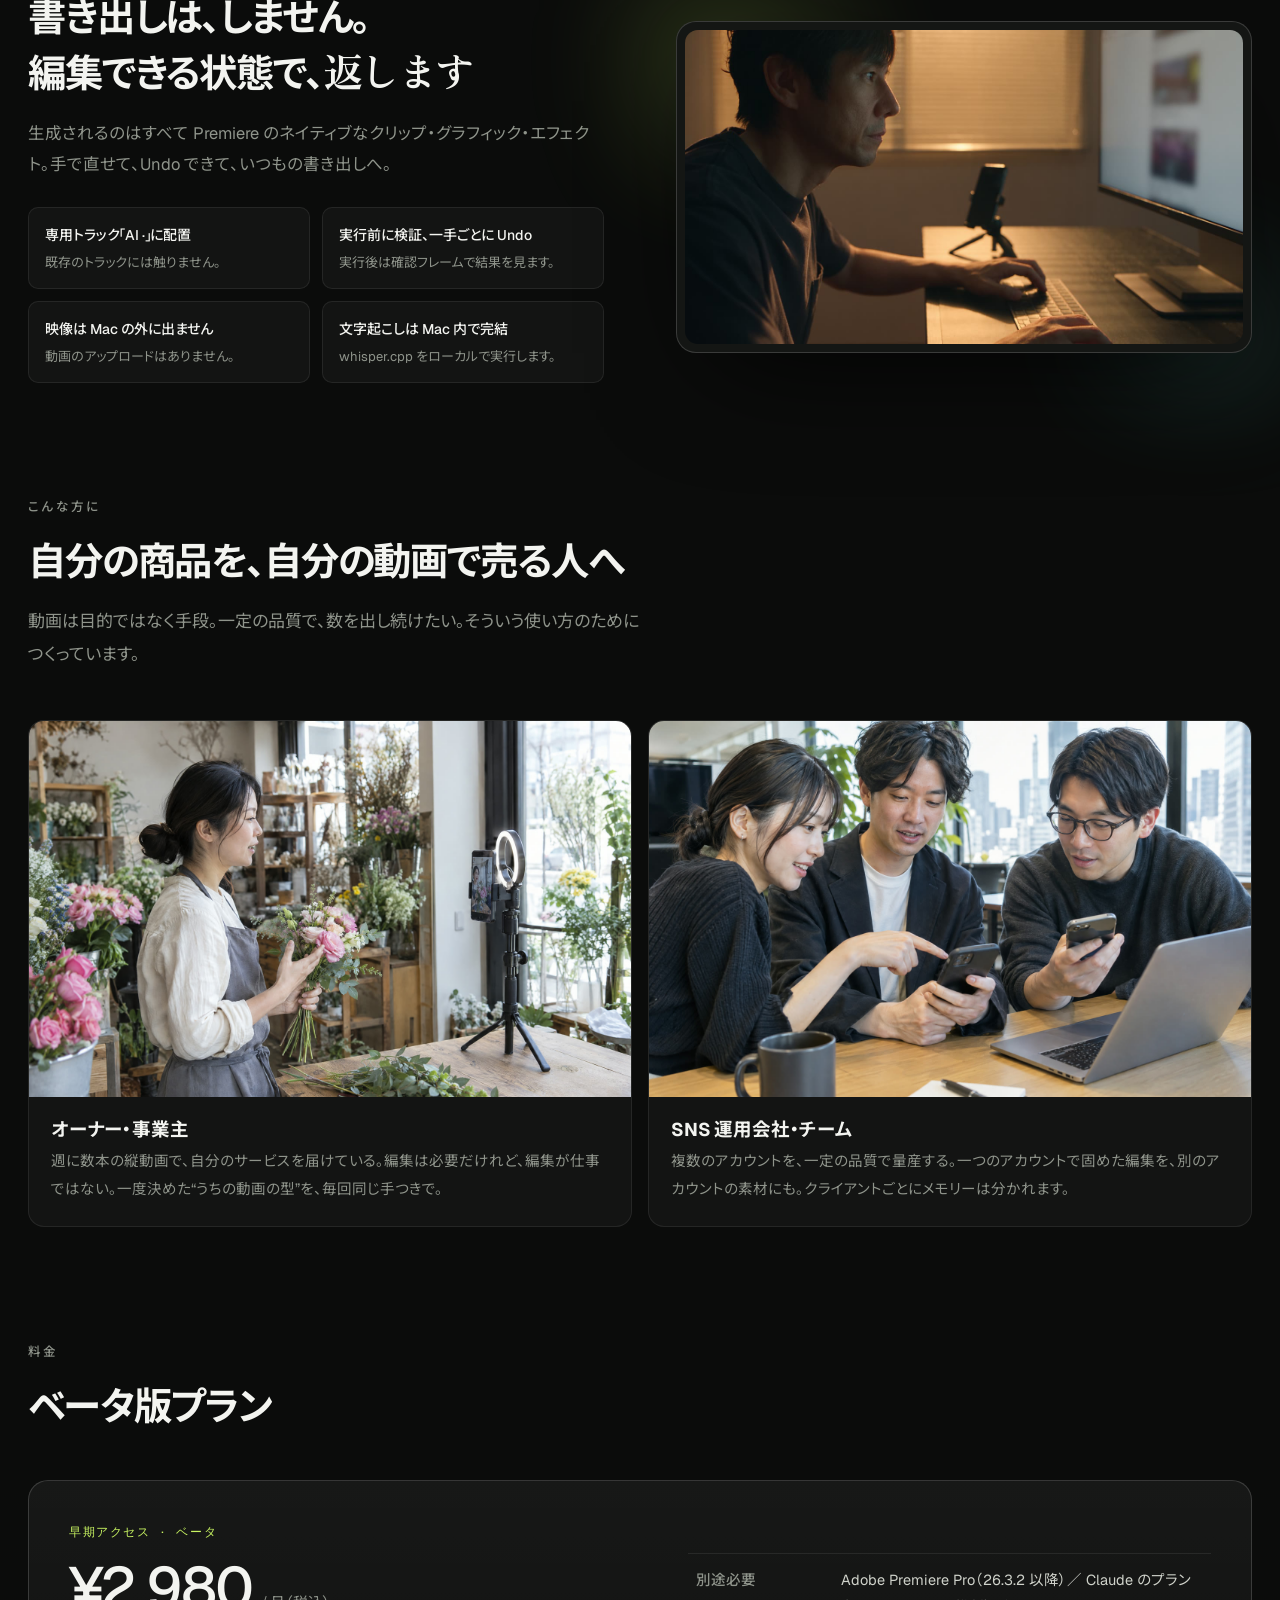
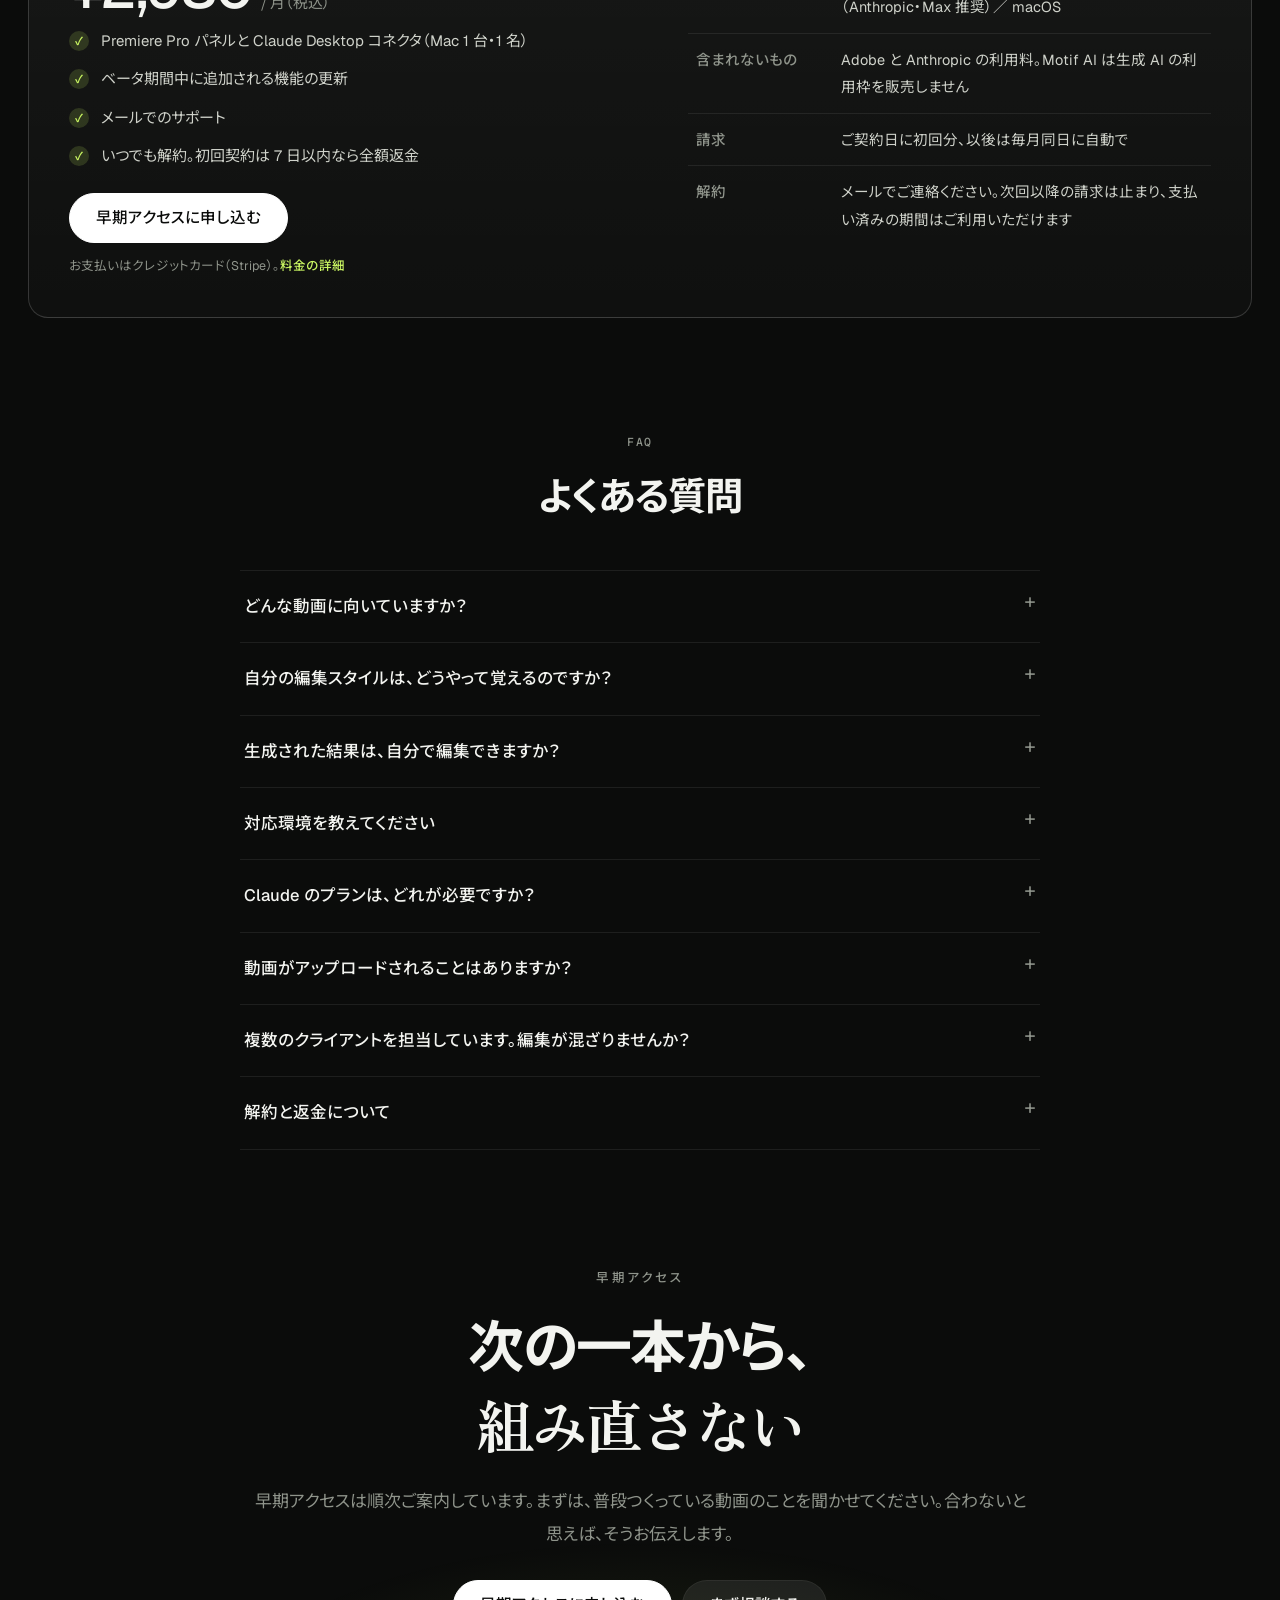
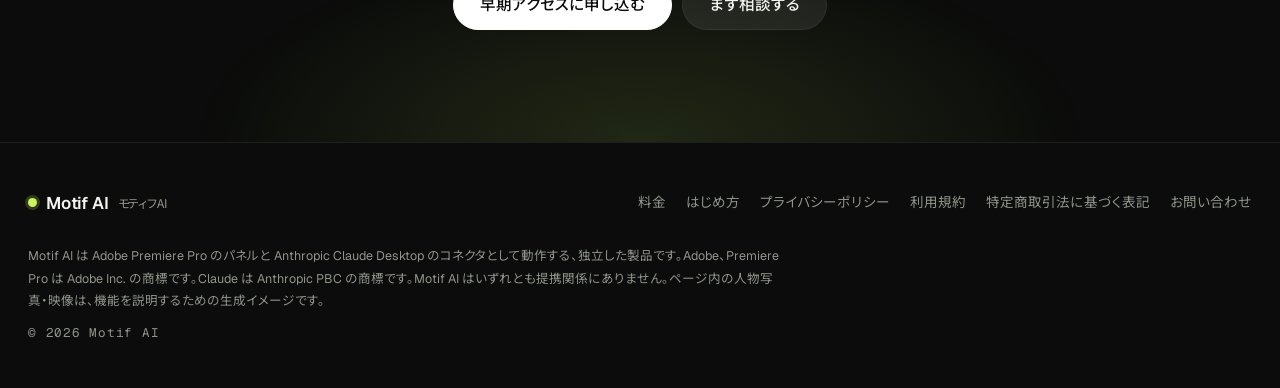
==== commit 3354ef1b: "Guarantee the hero animation, drop the version ceiling, trim heading punctuation The hero clip now a" ====
--- a/index.html
+++ b/index.html
@@ -37,7 +37,7 @@
 <main id="main">
 <section class="hero" aria-labelledby="hero-heading">
   <div class="container">
-    <h1 id="hero-heading">いつもの編集を、<br>Premiere Pro が覚えている。</h1>
+    <h1 id="hero-heading">いつもの編集を、<br>Premiere Pro が覚えている</h1>
     <p class="lead">一度組み立てた編集を、次の素材に同じ手つきで。仕上げは、いつものタイムラインで。</p>
     <div class="actions">
       <a class="btn btn-primary btn-lg" href="access.html">早期アクセスに申し込む</a>
@@ -51,7 +51,7 @@
     <div class="product">
       <div class="glow-card">
         <div class="media">
-          <video muted playsinline preload="auto" poster="assets/ui-hero.jpg">
+          <video autoplay muted loop playsinline preload="auto" poster="assets/ui-hero.jpg">
             <source src="assets/ui-scrub.mp4" type="video/mp4">
           </video>
         </div>
@@ -91,7 +91,7 @@
 <section class="section" id="how" aria-labelledby="how-heading">
   <div class="container">
     <div class="section-head center reveal">
-      <h2 id="how-heading">一本つくる。<em class="serif">いつもの</em>を、覚える。<br>次の素材に、同じ手つきで。</h2>
+      <h2 id="how-heading">一本つくる。<em class="serif">いつもの</em>を、覚える。<br>次の素材に、同じ手つきで</h2>
       <p>完成した動画を眺めて“それっぽく”真似るのではなく、あなたが Premiere で組み立てた構成そのものを読み取ります。テロップの型、カットの間、SE と静止画の置き方、色まで。</p>
       <div class="actions" style="justify-content:center;margin-top:28px"><a class="btn btn-primary" href="access.html">早期アクセスに申し込む</a><a class="btn btn-secondary" href="#features">できることを見る</a></div>
     </div>
@@ -115,7 +115,7 @@
 <section class="section" id="architecture" aria-labelledby="arch-heading">
   <div class="container">
     <div class="section-head center reveal">
-      <h2 id="arch-heading">指示は Claude から。<br>結果は、Premiere に。</h2>
+      <h2 id="arch-heading">指示は Claude から。<br>結果は、Premiere に</h2>
     </div>
     <div class="arch reveal" role="img" aria-label="Claude Desktop、Motif AI コネクタ、Premiere Pro の三つが双方向につながっている図">
       <div class="arch-node">
@@ -142,7 +142,7 @@
 <section class="section" id="features" aria-labelledby="features-heading">
   <div class="container">
     <div class="section-head reveal">
-      <h2 id="features-heading">一本のリールを構成する、<br>六つの工程。</h2>
+      <h2 id="features-heading">一本のリールを構成する、<br>六つの工程</h2>
       <p>現在のベータ版は、話者一人の縦型ショート（リール・Shorts・TikTok）に最適化しています。</p>
     </div>
     <div class="features stagger">
@@ -163,7 +163,7 @@
         <div class="glow-card"><div class="media"><video muted loop playsinline preload="metadata" data-loop autoplay poster="assets/editor-poster.jpg" aria-label="デスクで縦動画を編集している人物のイメージ映像"><source src="assets/editor.mp4" type="video/mp4"></video></div></div>
       </div>
       <div class="reveal" style="--i:1">
-        <h2 id="inside-heading">書き出しは、しません。<br>編集できる状態で、<em class="serif">返します</em>。</h2>
+        <h2 id="inside-heading">書き出しは、しません。<br>編集できる状態で、<em class="serif">返します</em></h2>
         <p>生成されるのはすべて Premiere のネイティブなクリップ・グラフィック・エフェクト。手で直せて、Undo できて、いつもの書き出しへ。</p>
         <div class="mini">
           <div class="box"><b>専用トラック「AI ·」に配置</b><span>既存のトラックには触りません。</span></div>
@@ -180,7 +180,7 @@
   <div class="container">
     <div class="section-head reveal">
       <span class="label">こんな方に</span>
-      <h2 id="who-heading">自分の商品を、自分の動画で売る人へ。</h2>
+      <h2 id="who-heading">自分の商品を、自分の動画で売る人へ</h2>
       <p>動画は目的ではなく手段。一定の品質で、数を出し続けたい。そういう使い方のためにつくっています。</p>
     </div>
     <div class="who stagger">
@@ -211,7 +211,7 @@
       </div>
       <div>
         <table class="compare">
-          <tr><th>別途必要</th><td>Adobe Premiere Pro（現在は 26.3.2 のみ対応）／ Claude のプラン（Anthropic・Max 推奨）／ macOS</td></tr>
+          <tr><th>別途必要</th><td>Adobe Premiere Pro（26.3.2 以降）／ Claude のプラン（Anthropic・Max 推奨）／ macOS</td></tr>
           <tr><th>含まれないもの</th><td>Adobe と Anthropic の利用料。Motif AI は生成 AI の利用枠を販売しません</td></tr>
           <tr><th>請求</th><td>ご契約日に初回分、以後は毎月同日に自動で</td></tr>
           <tr><th>解約</th><td>メールでご連絡ください。次回以降の請求は止まり、支払い済みの期間はご利用いただけます</td></tr>
@@ -231,7 +231,7 @@
       <details><summary>どんな動画に向いていますか？</summary><div class="answer"><p>話者一人の縦型ショート（Instagram リール、YouTube Shorts、TikTok）で、テロップが主役の編集に最適化しています。横型や多人数の対談、ドキュメンタリー的な編集は、現時点では想定していません。</p></div></details>
       <details><summary>自分の編集スタイルは、どうやって覚えるのですか？</summary><div class="answer"><p>完成した Premiere プロジェクトから、テロップの書式・配置・行分割、カットの間、SE と静止画の使い方、カラーグレードを読み取り、「ルール」として提案します。あなたが承認したルールだけが記憶に残ります。</p><p>他人の動画（MP4）を眺めて“それっぽく”学習する機能はありません。覚えるのは、あなた自身が組み立てた編集だけです。</p></div></details>
       <details><summary>生成された結果は、自分で編集できますか？</summary><div class="answer"><p>はい。テロップは Essential Graphics、カットはクリップの分割と削除、SE はオーディオクリップ、色は Lumetri として、Premiere のネイティブなオブジェクトで配置されます。文言もタイミングも位置も手で直せて、一手ごとに Undo できます。</p></div></details>
-      <details><summary>対応環境を教えてください</summary><div class="answer"><p>macOS、Adobe Premiere Pro 26.3.2（他のバージョンではパネルが起動しません）、Claude Desktop とご自身の Claude プランが必要です。文字起こしとカット提案には ffmpeg と whisper.cpp を使うため、付属のスクリプトでインストールしていただきます（1.6 GB のモデルを含みます）。</p></div></details>
+      <details><summary>対応環境を教えてください</summary><div class="answer"><p>macOS、Adobe Premiere Pro 26.3.2 以降（それより前のバージョンではパネルが起動しません）、Claude Desktop とご自身の Claude プランが必要です。文字起こしとカット提案には ffmpeg と whisper.cpp を使うため、付属のスクリプトでインストールしていただきます（1.6 GB のモデルを含みます）。</p></div></details>
       <details><summary>Claude のプランは、どれが必要ですか？</summary><div class="answer"><p>Pro でも動作しますが、テロップの処理は多数のツール呼び出しが続く長い実行になるため、途中で制限にかかることがあります。Max をおすすめしています。Claude の利用料は Motif AI の料金に含まれません。</p></div></details>
       <details><summary>動画がアップロードされることはありますか？</summary><div class="answer"><p>ありません。映像・音声ファイル、プロジェクトファイル、文字起こしは Mac の中で処理されます。Claude に送られるのは指示文と応答、それから確認を求めたときの縮小した静止画 1 枚だけです。詳しくは<a href="privacy.html">プライバシーポリシー</a>をご覧ください。</p></div></details>
       <details><summary>複数のクライアントを担当しています。編集が混ざりませんか？</summary><div class="answer"><p>混ざりません。スタイルプロファイルはクライアント・アカウントごとに独立していて、それぞれ別のルールを持ちます。適用するときにプロファイルを指定します。</p></div></details>
@@ -243,7 +243,7 @@
 <section class="section closing" aria-labelledby="closing-heading">
   <div class="narrow reveal">
     <span class="label">早期アクセス</span>
-    <h2 id="closing-heading" style="margin-top:18px">次の一本から、<br><em class="serif">組み直さない</em>。</h2>
+    <h2 id="closing-heading" style="margin-top:18px">次の一本から、<br><em class="serif">組み直さない</em></h2>
     <p>早期アクセスは順次ご案内しています。まずは、普段つくっている動画のことを聞かせてください。合わないと思えば、そうお伝えします。</p>
     <div class="actions">
       <a class="btn btn-primary btn-lg" href="access.html">早期アクセスに申し込む</a>
--- a/site.css
+++ b/site.css
@@ -312,7 +312,7 @@
 .legal-table th { width: 12em; font-weight: 500; color: var(--muted); background: var(--card); white-space: nowrap; }
 .legal-table a { color: var(--lime); text-decoration: underline; text-underline-offset: 3px; }
 .table-wrap { overflow-x: auto; }
-.req { display: grid; grid-template-columns: repeat(4, 1fr); gap: 14px; }
+.req { display: grid; grid-template-columns: repeat(auto-fit, minmax(230px, 1fr)); gap: 14px; }
 .req .card { padding: 18px 20px; border-radius: var(--r); border: 1px solid var(--line); background: var(--card); }
 .req .card b { display: block; font-weight: 500; color: var(--ink); font-size: 15px; margin-bottom: 3px; }
 .req .card span { color: var(--muted); font-size: 13.5px; line-height: 1.7; }
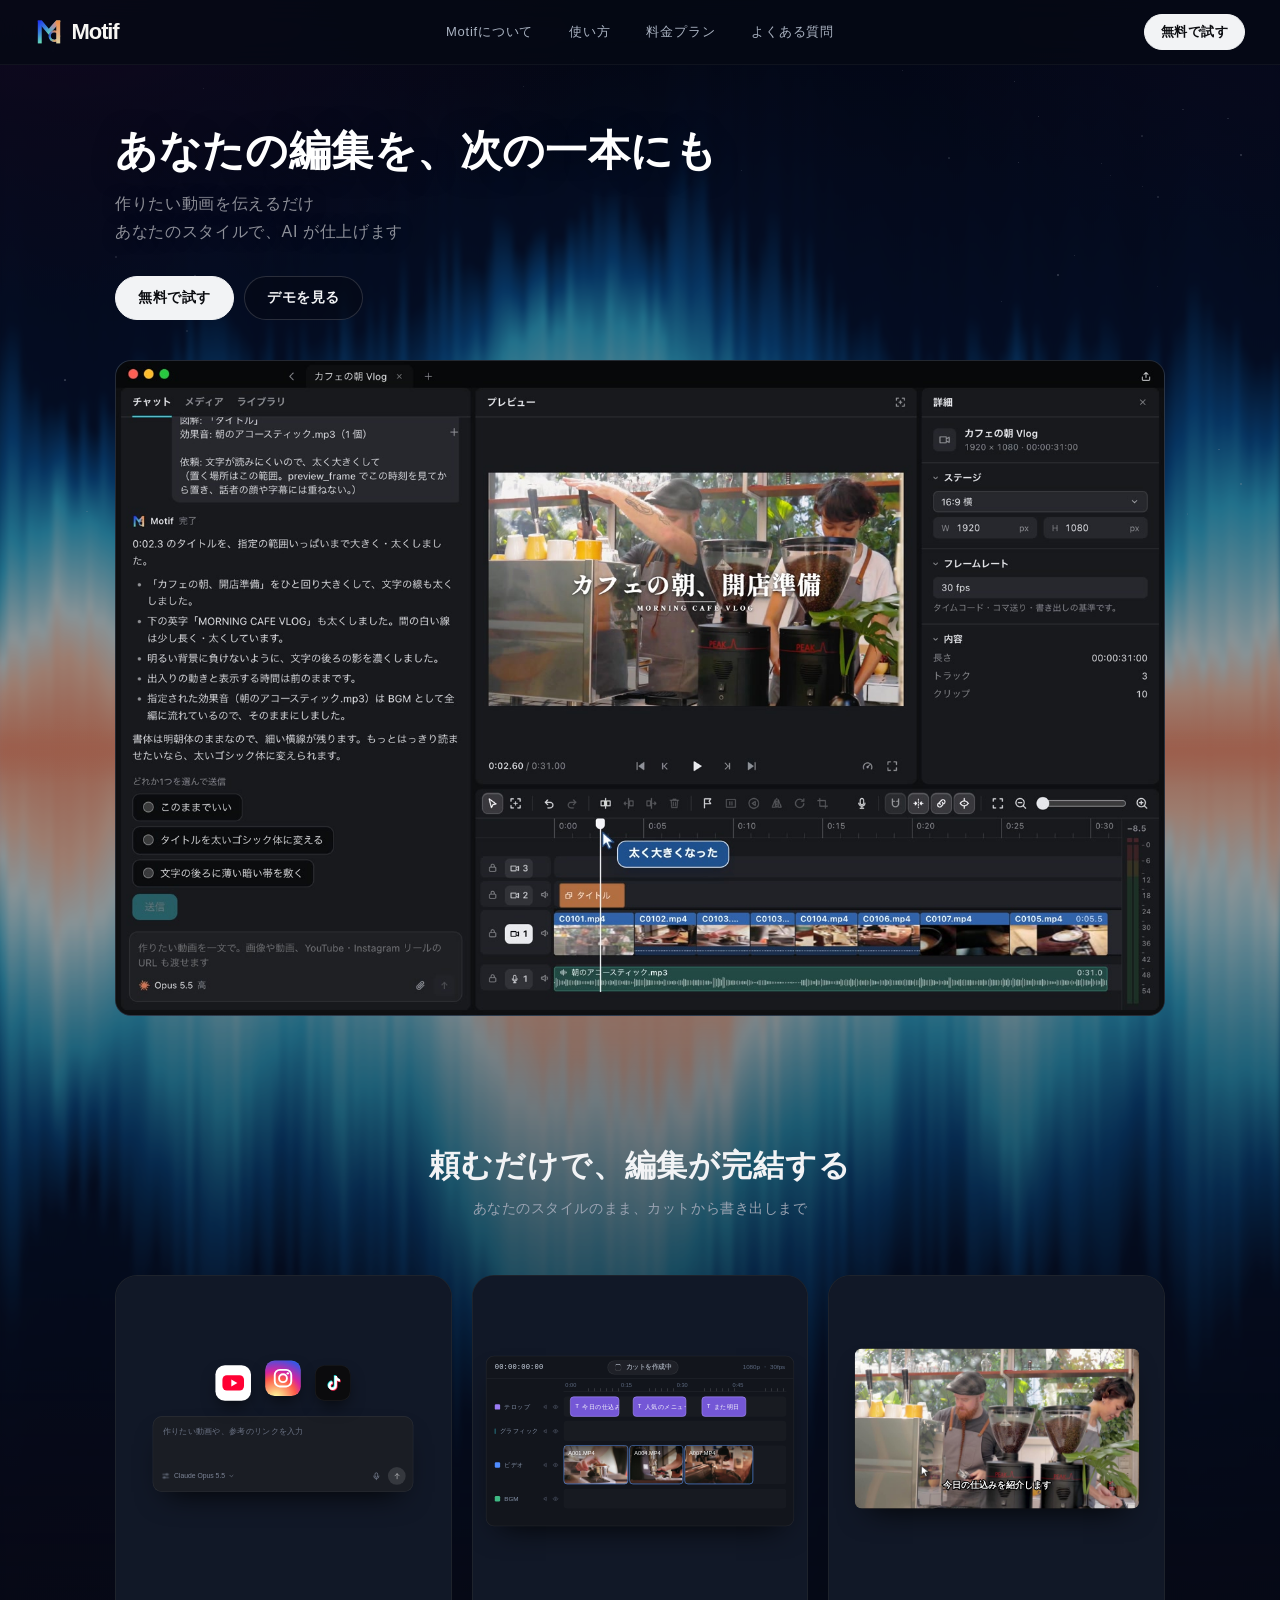
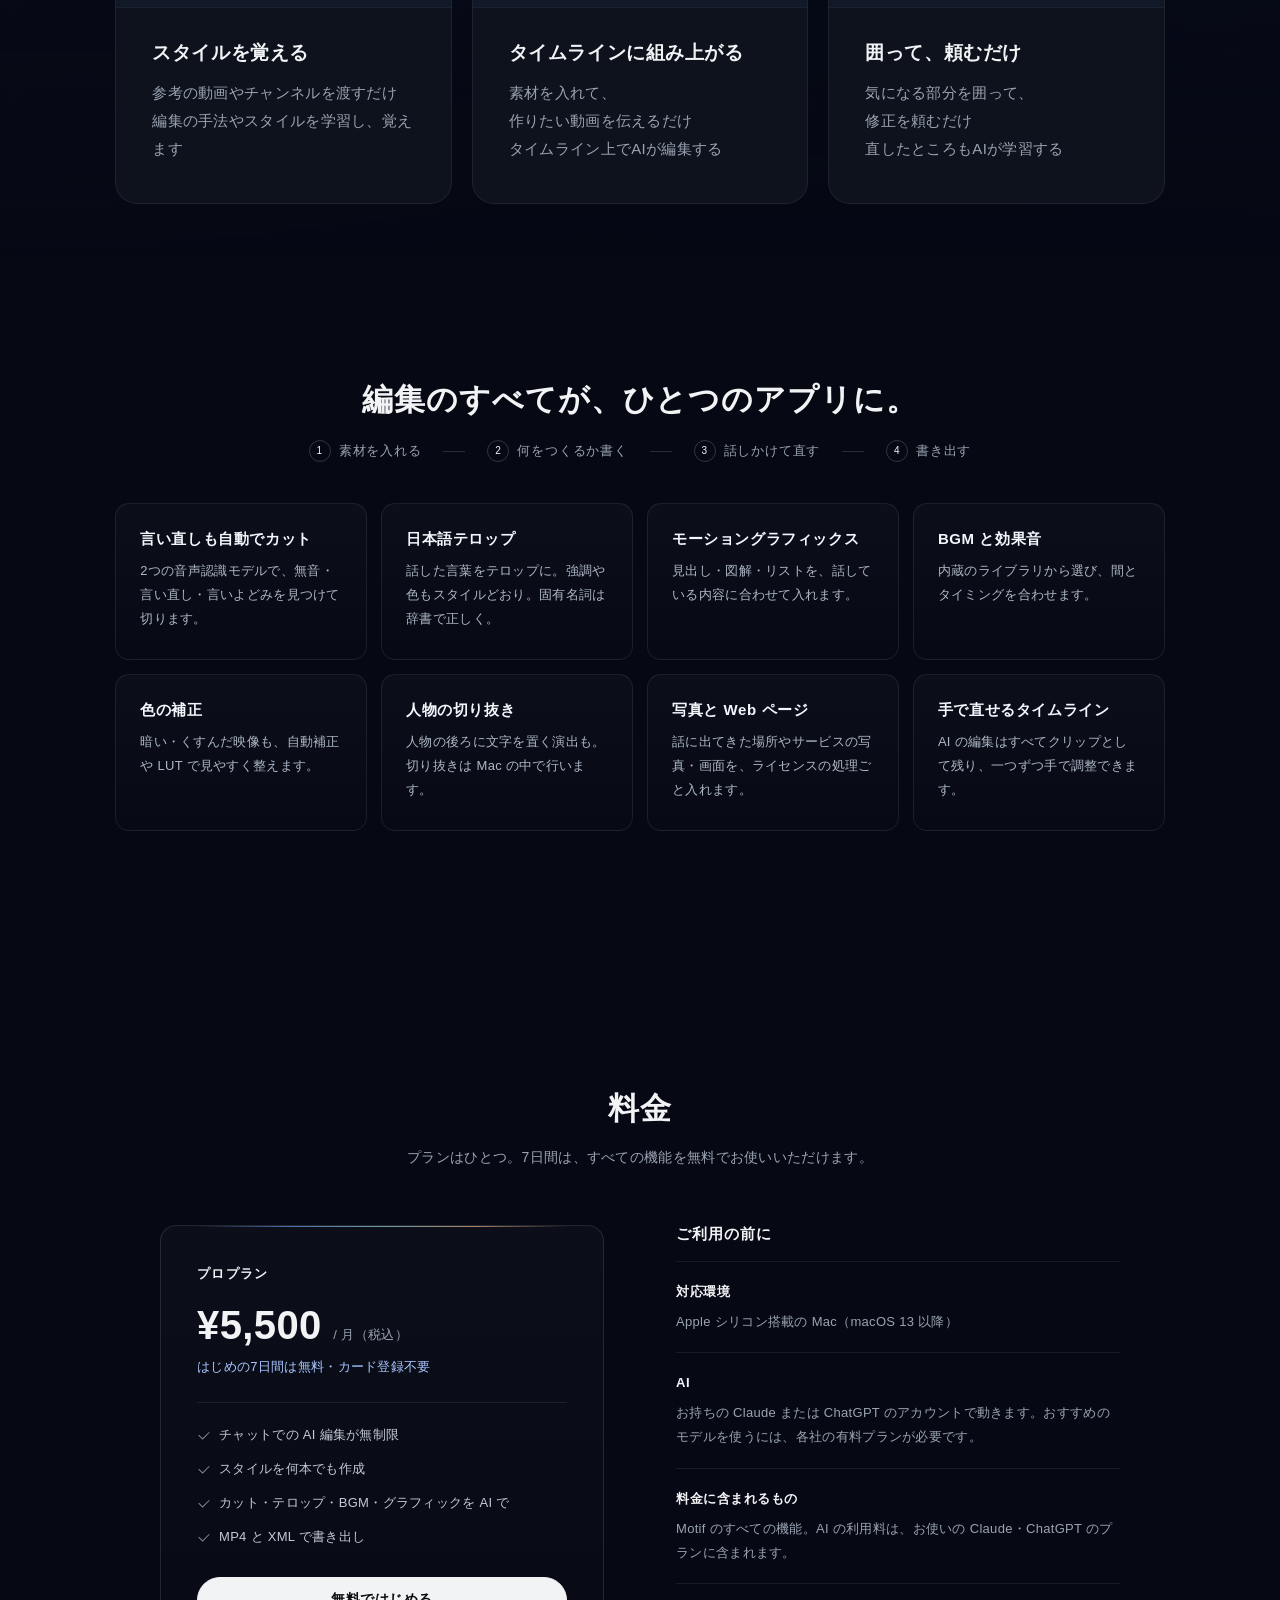
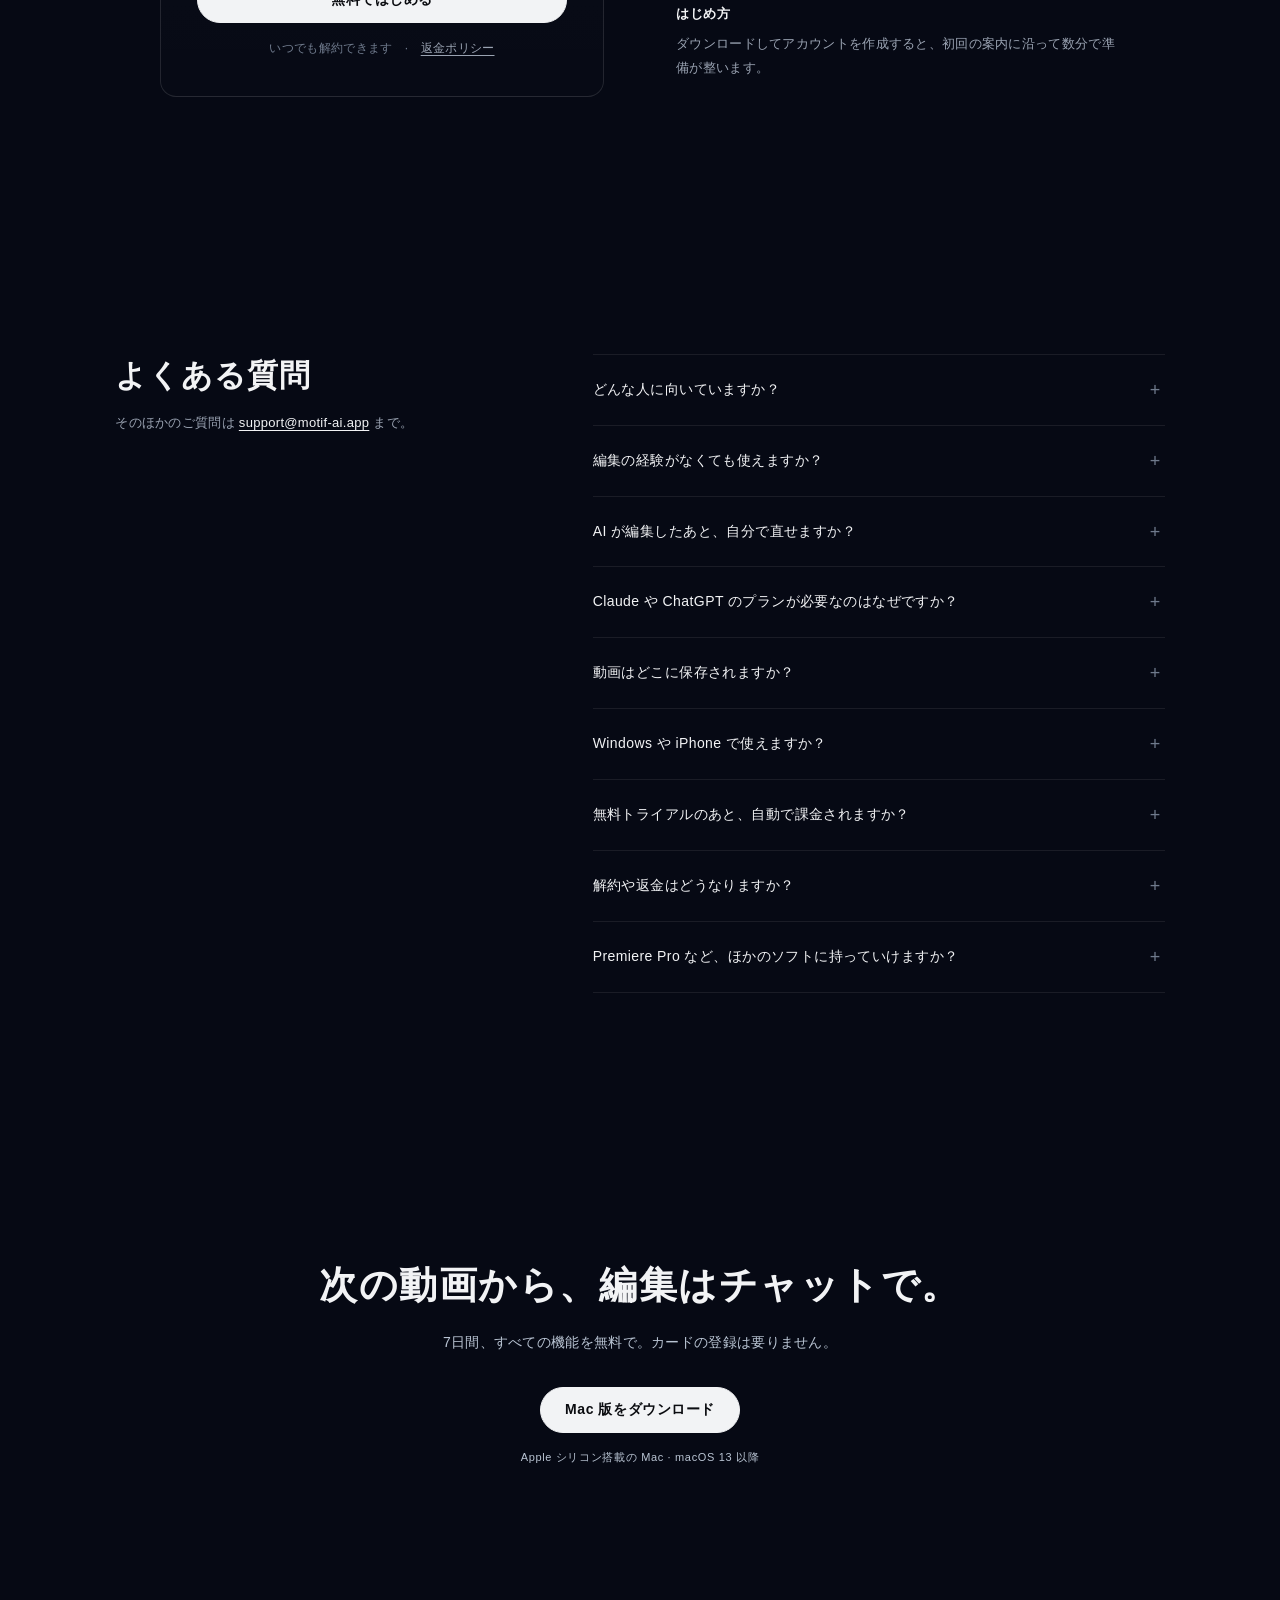
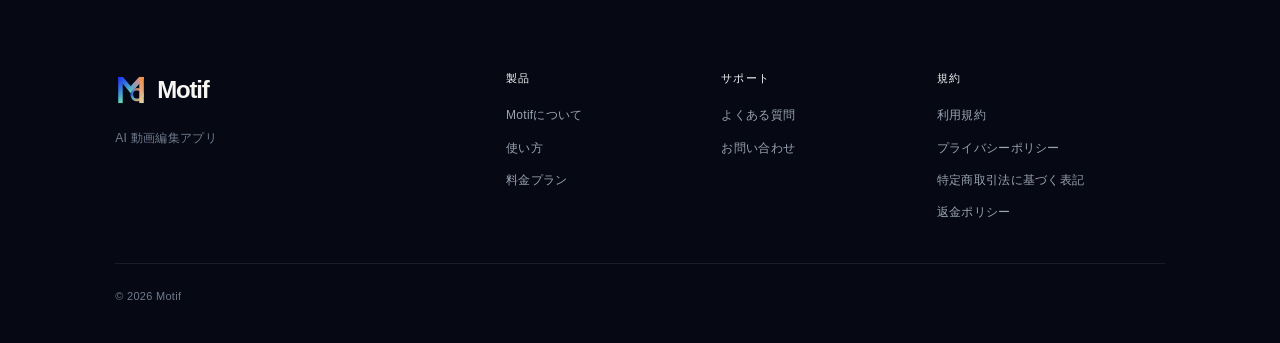
==== commit 0000d447: "New LP for the Motif app replaces the Premiere-era homepage - index.html: the new LP (hero recording" ====
--- a/index.html
+++ b/index.html
@@ -1,273 +1,497 @@
-<!DOCTYPE html>
+<!doctype html>
 <html lang="ja">
 <head>
-<meta charset="utf-8">
-<meta name="viewport" content="width=device-width, initial-scale=1">
-<meta name="theme-color" content="#0e100e">
-<title>Motif AI｜いつもの編集を、Premiere Pro が覚えている。</title>
-<meta name="description" content="テロップ・カット・SE・色。あなたが一度組み立てた編集を Motif AI が記憶し、次の素材に同じ手つきで再現します。結果はすべて Premiere Pro の編集可能なタイムライン。macOS・ベータ・月額 2,980 円。">
-<link rel="canonical" href="https://motif-ai.app/">
-<meta property="og:type" content="website">
-<meta property="og:site_name" content="Motif AI">
-<meta property="og:title" content="Motif AI｜いつもの編集を、Premiere Pro が覚えている。">
-<meta property="og:description" content="テロップ・カット・SE・色。あなたが一度組み立てた編集を Motif AI が記憶し、次の素材に同じ手つきで再現します。結果はすべて Premiere Pro の編集可能なタイムライン。macOS・ベータ・月額 2,980 円。">
-<meta property="og:url" content="https://motif-ai.app/">
-<meta property="og:image" content="https://motif-ai.app/assets/og.png">
-<meta property="og:locale" content="ja_JP">
-<meta name="twitter:card" content="summary_large_image">
-<link rel="icon" href="assets/favicon.svg" type="image/svg+xml">
-<link rel="preconnect" href="https://fonts.googleapis.com">
-<link rel="preconnect" href="https://fonts.gstatic.com" crossorigin>
-<link rel="stylesheet" href="https://fonts.googleapis.com/css2?family=Geist:wght@300;400;500;600;700&family=Geist+Mono:wght@400;500&family=Instrument+Serif:ital@1&family=Noto+Sans+JP:wght@400;500;700;900&family=Zen+Old+Mincho:wght@700&display=swap">
-<link rel="stylesheet" href="site.css">
-<link rel="preload" href="assets/ui-hero.jpg" as="image">
-<script src="site.js" defer></script>
+  <meta charset="utf-8">
+  <meta name="viewport" content="width=device-width, initial-scale=1">
+  <link rel="canonical" href="https://motif-ai.app/">
+  <title>Motif — 撮った動画を、頼むだけで仕上げる AI 動画編集</title>
+  <meta name="description" content="素材を入れて、何をつくるか書くだけ。カット・テロップ・BGM・グラフィックまで AI が編集し、あなたのスタイルを覚えて次の動画にも活かします。7日間無料、カード登録不要。">
+  <link rel="icon" href="assets/motif-mark.svg" type="image/svg+xml">
+  <meta property="og:type" content="website">
+  <meta property="og:site_name" content="Motif">
+  <meta property="og:title" content="Motif — 撮った動画を、頼むだけで仕上げる AI 動画編集">
+  <meta property="og:description" content="素材を入れて、何をつくるか書くだけ。あなたのスタイルを覚えて、次の動画にも活かします。7日間無料、カード登録不要。">
+  <meta property="og:url" content="https://motif-ai.app/">
+  <meta property="og:image" content="https://motif-ai.app/assets/og.png">
+  <meta property="og:locale" content="ja_JP">
+  <meta name="twitter:card" content="summary_large_image">
+  <link rel="stylesheet" href="layout.css?v=20261108f">
+  <link rel="stylesheet" href="color-design.css?v=20261108f">
+  <link rel="stylesheet" href="lp-refine.css?v=20261108f">
+  <link rel="stylesheet" href="lp-demos.css?v=20261108f">
+  <script src="lp-spectrum.js?v=20261108f" defer></script>
+  <script src="lp-demos.js?v=20261108f" defer></script>
 </head>
 <body>
-<a class="skip-link" href="#main">本文へ進む</a>
-<header class="site-header">
-  <div class="nav">
-    <a class="wordmark" href="./" aria-label="Motif AI ホーム"><span class="dot" aria-hidden="true"></span>Motif AI<span class="ja">モティフAI</span></a>
-    <nav class="site-nav" aria-label="メインナビゲーション"><a href="#how">仕組み</a><a href="#features">できること</a><a href="pricing.html">料金</a><a href="access.html">はじめ方</a><a href="#faq">FAQ</a></nav>
-    <div class="header-cta"><a class="btn btn-primary btn-sm" href="access.html">早期アクセスに申し込む</a></div>
-    <button class="menu-toggle" aria-expanded="false" aria-controls="mobile-nav">メニュー</button>
-  </div>
-  <nav id="mobile-nav" class="mobile-nav" aria-label="モバイルナビゲーション" hidden><a href="#how">仕組み</a><a href="#features">できること</a><a href="pricing.html">料金</a><a href="access.html">はじめ方</a><a href="#faq">FAQ</a><a class="btn btn-primary" href="access.html">早期アクセスに申し込む</a></nav>
-</header>
-<main id="main">
-<section class="hero" aria-labelledby="hero-heading">
-  <div class="container">
-    <h1 id="hero-heading">いつもの編集を、<br>Premiere Pro が覚えている</h1>
-    <p class="lead">一度組み立てた編集を、次の素材に同じ手つきで。仕上げは、いつものタイムラインで。</p>
-    <div class="actions">
-      <a class="btn btn-primary btn-lg" href="access.html">早期アクセスに申し込む</a>
-      <a class="btn btn-secondary btn-lg" href="#how">仕組みを見る</a>
+  <a class="skip-link" href="#main">本文へ移動</a>
+  <header class="site-header">
+    <div class="container nav">
+      <a class="wordmark" href="#"><img src="assets/motif-mark.svg" alt="" width="34" height="34">Motif</a>
+      <nav aria-label="メインメニュー">
+        <a href="#features">Motifについて</a>
+        <a href="#how">使い方</a>
+        <a href="#pricing">料金プラン</a>
+        <a href="#faq">よくある質問</a>
+      </nav>
+      <a class="nav-download" href="download.html">無料で試す</a>
     </div>
-  </div>
-</section>
-
-<div class="stage-wrap" aria-label="Premiere Pro の中で Motif AI がタイムラインを編集しているイメージ">
-  <div class="stage">
-    <div class="product">
-      <div class="glow-card">
-        <div class="media">
-          <video autoplay muted loop playsinline preload="auto" poster="assets/ui-hero.jpg">
-            <source src="assets/ui-scrub.mp4" type="video/mp4">
-          </video>
-        </div>
-      </div>
-      <div class="stage-meta">
-        <div class="stats" aria-label="実際のリール 1 本を再現した際の一例">
-          <div class="stat"><b><span data-count="36">0</span></b><span>テロップ</span></div>
-          <div class="stat"><b><span data-count="12">0</span></b><span>カット</span></div>
-          <div class="stat"><b><span data-count="5">0</span></b><span>静止画・SE</span></div>
-          <div class="stat"><b><span data-count="1">0</span></b><span>グレード</span></div>
-          <div class="stat"><b>∞</b><span>取り消し可</span></div>
-        </div>
-        <p class="stage-note">画面はイメージです。数値は実際のリール（33 秒）を再現した際の一例。</p>
-      </div>
-    </div>
-  </div>
-</div>
-
-<div class="marquee" aria-label="Motif AI が覚えるもの">
-  <div class="marquee-track">
-    <span class="chip"><i></i>書体</span><span class="chip"><i></i>文字サイズ</span><span class="chip"><i></i>テロップの位置</span><span class="chip"><i></i>行の分け方</span><span class="chip"><i></i>強調色</span><span class="chip"><i></i>カットの間</span><span class="chip"><i></i>SE のタイミング</span><span class="chip"><i></i>音量</span><span class="chip"><i></i>静止画の置き方</span><span class="chip"><i></i>LUT と Lumetri</span><span class="chip"><i></i>クリップの尻尾</span><span class="chip"><i></i>クライアントごとの違い</span>
-    <span class="chip"><i></i>書体</span><span class="chip"><i></i>文字サイズ</span><span class="chip"><i></i>テロップの位置</span><span class="chip"><i></i>行の分け方</span><span class="chip"><i></i>強調色</span><span class="chip"><i></i>カットの間</span><span class="chip"><i></i>SE のタイミング</span><span class="chip"><i></i>音量</span><span class="chip"><i></i>静止画の置き方</span><span class="chip"><i></i>LUT と Lumetri</span><span class="chip"><i></i>クリップの尻尾</span><span class="chip"><i></i>クライアントごとの違い</span>
-  </div>
-</div>
-
-<section class="section tight" aria-label="Motif AI の前提">
-  <div class="container">
-    <div class="trust stagger">
-      <div class="item"><div class="icon"><svg viewBox="0 0 24 24" fill="none" stroke="currentColor" stroke-width="1.6" stroke-linecap="round" stroke-linejoin="round"><rect x="3" y="4" width="18" height="12" rx="2"/><path d="M8 20h8M12 16v4"/></svg></div><b>映像は Mac の外に出ません</b><span>処理はローカル。動画のアップロードはありません。</span></div>
-      <div class="item"><div class="icon"><svg viewBox="0 0 24 24" fill="none" stroke="currentColor" stroke-width="1.6" stroke-linecap="round" stroke-linejoin="round"><path d="M12 3l9 5-9 5-9-5 9-5z"/><path d="M3 13l9 5 9-5"/></svg></div><b>Premiere のネイティブオブジェクト</b><span>書き出しではなく、編集できるタイムラインが残ります。</span></div>
-      <div class="item"><div class="icon"><svg viewBox="0 0 24 24" fill="none" stroke="currentColor" stroke-width="1.6" stroke-linecap="round" stroke-linejoin="round"><path d="M9 14L4 9l5-5"/><path d="M4 9h11a5 5 0 0 1 0 10h-3"/></svg></div><b>すべて取り消し可能</b><span>実行前に検証し、一手ごとに Undo できます。</span></div>
-      <div class="item"><div class="icon"><svg viewBox="0 0 24 24" fill="none" stroke="currentColor" stroke-width="1.6" stroke-linecap="round" stroke-linejoin="round"><path d="M12 3l7 3v6c0 4-3 7-7 9-4-2-7-5-7-9V6l7-3z"/><path d="M9 12l2 2 4-4"/></svg></div><b>覚えるのは、承認したルールだけ</b><span>提案 → あなたが承認 → 次の動画から適用。</span></div>
-    </div>
-  </div>
-</section>
-
-<section class="section" id="how" aria-labelledby="how-heading">
-  <div class="container">
-    <div class="section-head center reveal">
-      <h2 id="how-heading">一本つくる。<em class="serif">いつもの</em>を、覚える。<br>次の素材に、同じ手つきで</h2>
-      <p>完成した動画を眺めて“それっぽく”真似るのではなく、あなたが Premiere で組み立てた構成そのものを読み取ります。テロップの型、カットの間、SE と静止画の置き方、色まで。</p>
-      <div class="actions" style="justify-content:center;margin-top:28px"><a class="btn btn-primary" href="access.html">早期アクセスに申し込む</a><a class="btn btn-secondary" href="#features">できることを見る</a></div>
-    </div>
-    <div class="steps stagger">
-      <div class="step">
-        <div class="shot"><img src="assets/step-timeline.jpg" width="1400" height="875" loading="lazy" alt="Premiere Pro のタイムライン。AI · Telop トラックに黄緑のテロップクリップが並んでいる"></div>
-        <div class="body"><span class="label">01 · いつも通りにつくる</span><h3>Premiere で、一本編集する</h3><p>プロジェクトから、テロップの書式と配置、カットの間、SE と静止画の使い方、カラーグレードを読み取ります。</p></div>
-      </div>
-      <div class="step">
-        <div class="shot"><img src="assets/step-rules.jpg" width="1400" height="933" loading="lazy" alt="Motif AI パネル。編集のルールが並び、承認済みのものにチェックが付いている"></div>
-        <div class="body"><span class="label">02 · ルールを承認する</span><h3>提案は読める。承認は、あなた</h3><p>読み取った構成は「ルール」として提案されます。承認したものだけが記憶に残り、却下したものは二度と提案されません。</p></div>
-      </div>
-      <div class="step">
-        <div class="shot"><img src="assets/step-monitor.jpg" width="1400" height="933" loading="lazy" alt="プログラムモニター。新しい素材にいつものテロップスタイルが載っている"></div>
-        <div class="body"><span class="label">03 · 次の素材に適用する</span><h3>フォルダを指す。あとは質問に答えるだけ</h3><p>Claude Desktop で素材のフォルダを指定。承認済みのルールで編集し、判断が分かれる箇所だけ聞いてきます。</p></div>
-      </div>
-    </div>
-  </div>
-</section>
-
-<section class="section" id="architecture" aria-labelledby="arch-heading">
-  <div class="container">
-    <div class="section-head center reveal">
-      <h2 id="arch-heading">指示は Claude から。<br>結果は、Premiere に</h2>
-    </div>
-    <div class="arch reveal" role="img" aria-label="Claude Desktop、Motif AI コネクタ、Premiere Pro の三つが双方向につながっている図">
-      <div class="arch-node">
-        <div class="arch-glyph" style="color:var(--ink-2)"><svg viewBox="0 0 48 48" fill="none" stroke="currentColor" stroke-width="1.8" stroke-linecap="round" stroke-linejoin="round"><path d="M8 13a4 4 0 0 1 4-4h24a4 4 0 0 1 4 4v16a4 4 0 0 1-4 4H21l-9 6v-6a4 4 0 0 1-4-4z"/><path d="M16 18h16M16 25h10"/></svg></div>
-        <div class="arch-name">Claude Desktop</div>
-        <div class="arch-role">指示する</div>
-      </div>
-      <div class="arch-link" aria-hidden="true"><span class="rail"><i></i></span><span class="rail back"><i></i></span></div>
-      <div class="arch-node core">
-        <div class="arch-glyph" style="color:var(--lime)"><svg viewBox="0 0 48 48" fill="none"><rect x="7" y="7" width="34" height="34" rx="11" stroke="currentColor" stroke-width="1.8"/><circle cx="24" cy="24" r="12.5" stroke="currentColor" stroke-width="1.2" opacity=".4"/><circle cx="24" cy="24" r="6.5" fill="currentColor"/></svg></div>
-        <div class="arch-name">Motif AI</div>
-        <div class="arch-role">おぼえて、つなぐ</div>
-      </div>
-      <div class="arch-link" aria-hidden="true"><span class="rail"><i></i></span><span class="rail back"><i></i></span></div>
-      <div class="arch-node">
-        <div class="arch-glyph" style="color:var(--ink-2)"><svg viewBox="0 0 48 48" fill="none" stroke="currentColor" stroke-width="1.8" stroke-linecap="round" stroke-linejoin="round"><rect x="6" y="11" width="19" height="7" rx="3.5"/><rect x="6" y="21" width="30" height="7" rx="3.5"/><rect x="6" y="31" width="13" height="7" rx="3.5"/><path d="M40 7v34" opacity=".55"/></svg></div>
-        <div class="arch-name">Premiere Pro</div>
-        <div class="arch-role">編集される</div>
-      </div>
-    </div>
-  </div>
-</section>
-
-<section class="section" id="features" aria-labelledby="features-heading">
-  <div class="container">
-    <div class="section-head reveal">
-      <h2 id="features-heading">一本のリールを構成する、<br>六つの工程</h2>
-      <p>現在のベータ版は、話者一人の縦型ショート（リール・Shorts・TikTok）に最適化しています。</p>
-    </div>
-    <div class="features stagger">
-      <div class="feature"><div class="top"><h3>テロップ</h3><span class="mono">01</span></div><p>文字起こしをもとに、あなたの書式・位置・行分割・強調で配置。Essential Graphics として置かれるので、文言もタイミングも手で直せます。</p></div>
-      <div class="feature"><div class="top"><h3>カット提案</h3><span class="mono">02</span></div><p>文字起こしと間から、切る候補を提案。採用する境界は、話者が画面に収まり、目線がカメラにあるかまで確認してから決めます。</p></div>
-      <div class="feature"><div class="top"><h3>静止画・SE・音楽</h3><span class="eq" aria-hidden="true"><span style="--d:0s"></span><span style="--d:.15s"></span><span style="--d:.3s"></span><span style="--d:.45s"></span><span style="--d:.6s"></span></span></div><p>ライブラリの素材を、いつもの位置とタイミングで配置。音量は前回の値に合わせ、話し声と重なる SE は避けます。</p></div>
-      <div class="feature"><div class="top"><h3>カラーグレード</h3><span class="mono">04</span></div><p>一度つくった LUT と Lumetri の設定をテンプレートとして持ち運び、新しいシーケンスにそのまま適用します。</p></div>
-      <div class="feature"><div class="top"><h3>修正から学ぶ</h3><span class="mono">05</span></div><p>あなたが手で直した箇所を検出し、次回のルールとして提案。承認するまで、何も変わりません。</p></div>
-      <div class="feature"><div class="top"><h3>クライアント別メモリー</h3><span class="mono">06</span></div><p>アカウントやクライアントごとに独立したスタイルプロファイル。A の手つきが B に混ざることはありません。</p></div>
-    </div>
-  </div>
-</section>
-
-<section class="section" id="inside" aria-labelledby="inside-heading">
-  <div class="container">
-    <div class="split reverse">
-      <div class="reveal">
-        <div class="glow-card"><div class="media"><video muted loop playsinline preload="metadata" data-loop autoplay poster="assets/editor-poster.jpg" aria-label="デスクで縦動画を編集している人物のイメージ映像"><source src="assets/editor.mp4" type="video/mp4"></video></div></div>
-      </div>
-      <div class="reveal" style="--i:1">
-        <h2 id="inside-heading">書き出しは、しません。<br>編集できる状態で、<em class="serif">返します</em></h2>
-        <p>生成されるのはすべて Premiere のネイティブなクリップ・グラフィック・エフェクト。手で直せて、Undo できて、いつもの書き出しへ。</p>
-        <div class="mini">
-          <div class="box"><b>専用トラック「AI ·」に配置</b><span>既存のトラックには触りません。</span></div>
-          <div class="box"><b>実行前に検証、一手ごとに Undo</b><span>実行後は確認フレームで結果を見ます。</span></div>
-          <div class="box"><b>映像は Mac の外に出ません</b><span>動画のアップロードはありません。</span></div>
-          <div class="box"><b>文字起こしは Mac 内で完結</b><span>whisper.cpp をローカルで実行します。</span></div>
-        </div>
-      </div>
-    </div>
-  </div>
-</section>
-
-<section class="section" id="who" aria-labelledby="who-heading">
-  <div class="container">
-    <div class="section-head reveal">
-      <span class="label">こんな方に</span>
-      <h2 id="who-heading">自分の商品を、自分の動画で売る人へ</h2>
-      <p>動画は目的ではなく手段。一定の品質で、数を出し続けたい。そういう使い方のためにつくっています。</p>
-    </div>
-    <div class="who stagger">
-      <div class="card"><div class="photo"><img src="assets/seg-owner.jpg" width="1600" height="1063" loading="lazy" alt="花屋の店主が店内でスマートフォンを使って自分の縦動画を撮影している"></div><div class="body"><h3>オーナー・事業主</h3><p>週に数本の縦動画で、自分のサービスを届けている。編集は必要だけれど、編集が仕事ではない。一度決めた“うちの動画の型”を、毎回同じ手つきで。</p></div></div>
-      <div class="card"><div class="photo"><img src="assets/seg-team.jpg" width="1600" height="1063" loading="lazy" alt="オフィスで三人のチームがスマートフォンとノートパソコンで縦動画を確認している"></div><div class="body"><h3>SNS 運用会社・チーム</h3><p>複数のアカウントを、一定の品質で量産する。一つのアカウントで固めた編集を、別のアカウントの素材にも。クライアントごとにメモリーは分かれます。</p></div></div>
-    </div>
-  </div>
-</section>
-
-<section class="section" id="pricing" aria-labelledby="pricing-heading">
-  <div class="container">
-    <div class="section-head reveal">
-      <span class="label">料金</span>
-      <h2 id="pricing-heading">ベータ版プラン</h2>
-    </div>
-    <div class="price-card reveal">
-      <div>
-        <div class="plan">早期アクセス · ベータ</div>
-        <div class="amount">¥2,980<small>/ 月（税込）</small></div>
-        <ul class="checks">
-          <li>Premiere Pro パネルと Claude Desktop コネクタ（Mac 1 台・1 名）</li>
-          <li>ベータ期間中に追加される機能の更新</li>
-          <li>メールでのサポート</li>
-          <li>いつでも解約。初回契約は 7 日以内なら全額返金</li>
+  </header>
+
+  <main id="main">
+    <section class="hero container" aria-labelledby="hero-title">
+      <div class="hero-spectrum" aria-hidden="true">
+        <div class="spectrum-candles">
+          <span style="--tip:36.07%;--blue:48.58%;--cyan:58.04%;--white:66.46%;--warm:69.50%"></span>
+          <span style="--tip:34.88%;--blue:45.73%;--cyan:54.84%;--white:64.19%;--warm:68.62%"></span>
+          <span style="--tip:35.16%;--blue:46.09%;--cyan:55.52%;--white:64.25%;--warm:68.52%"></span>
+          <span style="--tip:39.80%;--blue:49.24%;--cyan:56.40%;--white:64.96%;--warm:69.50%"></span>
+          <span style="--tip:41.35%;--blue:48.22%;--cyan:54.26%;--white:63.54%;--warm:68.16%"></span>
+          <span style="--tip:40.75%;--blue:48.00%;--cyan:54.80%;--white:63.32%;--warm:67.85%"></span>
+          <span style="--tip:43.12%;--blue:49.09%;--cyan:54.57%;--white:63.82%;--warm:67.40%"></span>
+          <span style="--tip:42.52%;--blue:48.55%;--cyan:54.23%;--white:62.34%;--warm:67.92%"></span>
+          <span style="--tip:42.86%;--blue:47.82%;--cyan:51.50%;--white:60.27%;--warm:65.85%"></span>
+          <span style="--tip:42.28%;--blue:47.33%;--cyan:52.36%;--white:61.62%;--warm:66.41%"></span>
+          <span style="--tip:44.65%;--blue:49.35%;--cyan:53.74%;--white:62.19%;--warm:65.98%"></span>
+          <span style="--tip:45.22%;--blue:50.07%;--cyan:53.86%;--white:62.07%;--warm:66.81%"></span>
+          <span style="--tip:41.98%;--blue:48.15%;--cyan:53.67%;--white:62.68%;--warm:67.64%"></span>
+          <span style="--tip:44.70%;--blue:49.51%;--cyan:53.34%;--white:61.29%;--warm:66.55%"></span>
+          <span style="--tip:45.17%;--blue:49.63%;--cyan:53.81%;--white:62.65%;--warm:67.25%"></span>
+          <span style="--tip:41.28%;--blue:47.84%;--cyan:54.50%;--white:62.65%;--warm:68.40%"></span>
+          <span style="--tip:42.97%;--blue:49.56%;--cyan:54.71%;--white:63.52%;--warm:69.47%"></span>
+          <span style="--tip:42.95%;--blue:49.91%;--cyan:55.28%;--white:64.14%;--warm:68.54%"></span>
+          <span style="--tip:40.45%;--blue:47.93%;--cyan:55.31%;--white:64.81%;--warm:69.50%"></span>
+          <span style="--tip:41.07%;--blue:48.16%;--cyan:55.38%;--white:66.14%;--warm:69.50%"></span>
+          <span style="--tip:37.29%;--blue:48.09%;--cyan:55.98%;--white:66.47%;--warm:69.50%"></span>
+          <span style="--tip:37.49%;--blue:47.18%;--cyan:55.84%;--white:66.93%;--warm:69.50%"></span>
+          <span style="--tip:38.55%;--blue:46.08%;--cyan:53.36%;--white:65.71%;--warm:69.50%"></span>
+          <span style="--tip:40.26%;--blue:46.38%;--cyan:52.28%;--white:64.91%;--warm:68.64%"></span>
+          <span style="--tip:38.26%;--blue:46.09%;--cyan:52.47%;--white:65.66%;--warm:69.50%"></span>
+          <span style="--tip:38.24%;--blue:45.64%;--cyan:51.38%;--white:64.75%;--warm:69.50%"></span>
+          <span style="--tip:35.38%;--blue:44.03%;--cyan:51.64%;--white:64.63%;--warm:69.11%"></span>
+          <span style="--tip:37.16%;--blue:44.54%;--cyan:52.05%;--white:65.56%;--warm:69.50%"></span>
+          <span style="--tip:32.71%;--blue:41.62%;--cyan:49.85%;--white:63.66%;--warm:68.37%"></span>
+          <span style="--tip:35.03%;--blue:45.41%;--cyan:52.74%;--white:65.42%;--warm:69.50%"></span>
+          <span style="--tip:32.20%;--blue:43.22%;--cyan:51.13%;--white:64.98%;--warm:69.50%"></span>
+          <span style="--tip:32.94%;--blue:42.01%;--cyan:51.07%;--white:63.19%;--warm:66.98%"></span>
+          <span style="--tip:32.63%;--blue:42.20%;--cyan:49.59%;--white:62.90%;--warm:66.22%"></span>
+          <span style="--tip:33.24%;--blue:41.68%;--cyan:49.84%;--white:62.38%;--warm:67.31%"></span>
+          <span style="--tip:34.33%;--blue:43.71%;--cyan:50.27%;--white:62.64%;--warm:67.25%"></span>
+          <span style="--tip:35.20%;--blue:42.30%;--cyan:48.70%;--white:60.88%;--warm:65.52%"></span>
+          <span style="--tip:36.07%;--blue:44.61%;--cyan:51.44%;--white:62.55%;--warm:65.71%"></span>
+          <span style="--tip:36.85%;--blue:43.95%;--cyan:51.08%;--white:63.34%;--warm:66.97%"></span>
+          <span style="--tip:39.45%;--blue:45.82%;--cyan:52.41%;--white:62.99%;--warm:68.58%"></span>
+          <span style="--tip:36.83%;--blue:45.08%;--cyan:52.96%;--white:64.25%;--warm:69.44%"></span>
+          <span style="--tip:34.35%;--blue:44.50%;--cyan:53.28%;--white:62.55%;--warm:68.36%"></span>
+          <span style="--tip:39.13%;--blue:47.45%;--cyan:53.45%;--white:63.91%;--warm:69.24%"></span>
+          <span style="--tip:39.11%;--blue:47.85%;--cyan:55.11%;--white:65.00%;--warm:68.16%"></span>
+          <span style="--tip:35.18%;--blue:46.37%;--cyan:54.31%;--white:63.98%;--warm:67.32%"></span>
+          <span style="--tip:39.35%;--blue:47.50%;--cyan:54.84%;--white:64.55%;--warm:68.97%"></span>
+          <span style="--tip:34.56%;--blue:45.62%;--cyan:55.25%;--white:65.35%;--warm:69.42%"></span>
+          <span style="--tip:36.87%;--blue:44.64%;--cyan:52.14%;--white:63.26%;--warm:68.36%"></span>
+          <span style="--tip:36.80%;--blue:46.45%;--cyan:53.92%;--white:64.49%;--warm:68.74%"></span>
+          <span style="--tip:36.22%;--blue:44.78%;--cyan:52.79%;--white:64.96%;--warm:69.50%"></span>
+          <span style="--tip:34.25%;--blue:43.81%;--cyan:53.20%;--white:65.14%;--warm:68.29%"></span>
+          <span style="--tip:36.48%;--blue:43.53%;--cyan:49.95%;--white:62.81%;--warm:68.35%"></span>
+          <span style="--tip:31.70%;--blue:41.02%;--cyan:49.63%;--white:62.58%;--warm:68.27%"></span>
+          <span style="--tip:33.05%;--blue:43.44%;--cyan:52.30%;--white:65.29%;--warm:69.13%"></span>
+          <span style="--tip:36.04%;--blue:44.25%;--cyan:50.75%;--white:64.12%;--warm:68.47%"></span>
+          <span style="--tip:35.69%;--blue:44.56%;--cyan:51.37%;--white:64.35%;--warm:68.26%"></span>
+          <span style="--tip:32.46%;--blue:43.04%;--cyan:51.00%;--white:63.17%;--warm:69.14%"></span>
+          <span style="--tip:34.54%;--blue:43.59%;--cyan:51.49%;--white:63.28%;--warm:66.55%"></span>
+          <span style="--tip:32.29%;--blue:42.58%;--cyan:50.43%;--white:61.70%;--warm:64.80%"></span>
+          <span style="--tip:35.30%;--blue:44.63%;--cyan:53.07%;--white:64.12%;--warm:69.50%"></span>
+          <span style="--tip:33.34%;--blue:42.93%;--cyan:50.39%;--white:61.50%;--warm:65.89%"></span>
+          <span style="--tip:28.74%;--blue:39.92%;--cyan:50.98%;--white:61.90%;--warm:66.68%"></span>
+          <span style="--tip:34.22%;--blue:43.87%;--cyan:52.06%;--white:62.78%;--warm:66.76%"></span>
+          <span style="--tip:33.68%;--blue:43.09%;--cyan:50.77%;--white:61.97%;--warm:65.62%"></span>
+          <span style="--tip:33.21%;--blue:41.82%;--cyan:49.88%;--white:61.67%;--warm:66.01%"></span>
+          <span style="--tip:28.45%;--blue:39.86%;--cyan:49.29%;--white:61.67%;--warm:66.45%"></span>
+          <span style="--tip:31.14%;--blue:39.80%;--cyan:47.98%;--white:59.72%;--warm:65.67%"></span>
+          <span style="--tip:26.30%;--blue:37.90%;--cyan:46.68%;--white:58.07%;--warm:64.00%"></span>
+          <span style="--tip:30.58%;--blue:38.55%;--cyan:44.46%;--white:57.84%;--warm:63.39%"></span>
+          <span style="--tip:26.09%;--blue:36.03%;--cyan:45.57%;--white:58.21%;--warm:62.34%"></span>
+          <span style="--tip:29.66%;--blue:37.33%;--cyan:43.67%;--white:56.41%;--warm:60.62%"></span>
+          <span style="--tip:29.31%;--blue:36.44%;--cyan:42.43%;--white:56.38%;--warm:60.82%"></span>
+          <span style="--tip:29.80%;--blue:35.32%;--cyan:41.05%;--white:54.63%;--warm:58.80%"></span>
+          <span style="--tip:30.11%;--blue:36.72%;--cyan:41.48%;--white:54.27%;--warm:59.62%"></span>
+          <span style="--tip:27.78%;--blue:34.71%;--cyan:40.56%;--white:53.35%;--warm:56.94%"></span>
+          <span style="--tip:24.88%;--blue:32.67%;--cyan:39.75%;--white:53.07%;--warm:58.45%"></span>
+          <span style="--tip:25.06%;--blue:32.08%;--cyan:38.07%;--white:52.23%;--warm:57.42%"></span>
+          <span style="--tip:25.56%;--blue:32.16%;--cyan:36.80%;--white:50.55%;--warm:55.00%"></span>
+          <span style="--tip:28.14%;--blue:32.72%;--cyan:36.78%;--white:50.74%;--warm:56.36%"></span>
+          <span style="--tip:28.54%;--blue:33.51%;--cyan:37.18%;--white:50.69%;--warm:55.64%"></span>
+          <span style="--tip:27.35%;--blue:31.60%;--cyan:35.99%;--white:49.68%;--warm:55.53%"></span>
+          <span style="--tip:26.38%;--blue:30.97%;--cyan:35.62%;--white:49.89%;--warm:54.40%"></span>
+          <span style="--tip:26.06%;--blue:30.48%;--cyan:34.70%;--white:48.98%;--warm:53.45%"></span>
+          <span style="--tip:28.33%;--blue:33.33%;--cyan:36.97%;--white:50.42%;--warm:54.59%"></span>
+          <span style="--tip:27.18%;--blue:32.06%;--cyan:35.82%;--white:49.85%;--warm:54.86%"></span>
+          <span style="--tip:27.28%;--blue:31.84%;--cyan:35.92%;--white:50.55%;--warm:56.68%"></span>
+          <span style="--tip:25.20%;--blue:29.55%;--cyan:33.84%;--white:47.83%;--warm:53.02%"></span>
+          <span style="--tip:25.38%;--blue:30.88%;--cyan:35.58%;--white:49.80%;--warm:53.45%"></span>
+          <span style="--tip:24.00%;--blue:30.63%;--cyan:36.00%;--white:49.44%;--warm:53.19%"></span>
+          <span style="--tip:25.52%;--blue:30.84%;--cyan:35.50%;--white:50.35%;--warm:56.07%"></span>
+          <span style="--tip:22.47%;--blue:30.59%;--cyan:37.01%;--white:50.63%;--warm:56.45%"></span>
+          <span style="--tip:23.37%;--blue:30.62%;--cyan:36.55%;--white:50.13%;--warm:54.80%"></span>
+          <span style="--tip:22.65%;--blue:29.19%;--cyan:33.88%;--white:48.11%;--warm:54.32%"></span>
+          <span style="--tip:22.56%;--blue:29.28%;--cyan:35.62%;--white:50.23%;--warm:54.30%"></span>
+          <span style="--tip:25.31%;--blue:30.79%;--cyan:35.18%;--white:48.65%;--warm:52.50%"></span>
+          <span style="--tip:23.19%;--blue:30.83%;--cyan:36.17%;--white:49.53%;--warm:53.92%"></span>
+          <span style="--tip:24.19%;--blue:30.65%;--cyan:36.11%;--white:48.73%;--warm:54.56%"></span>
+          <span style="--tip:25.99%;--blue:30.82%;--cyan:34.67%;--white:48.38%;--warm:52.46%"></span>
+          <span style="--tip:27.27%;--blue:32.22%;--cyan:36.71%;--white:49.84%;--warm:54.74%"></span>
+          <span style="--tip:25.81%;--blue:31.10%;--cyan:35.35%;--white:48.03%;--warm:51.88%"></span>
+          <span style="--tip:26.90%;--blue:32.54%;--cyan:36.69%;--white:48.68%;--warm:53.30%"></span>
+          <span style="--tip:21.69%;--blue:31.36%;--cyan:38.98%;--white:50.63%;--warm:54.23%"></span>
+          <span style="--tip:20.69%;--blue:29.84%;--cyan:39.12%;--white:49.84%;--warm:54.33%"></span>
+          <span style="--tip:18.84%;--blue:30.91%;--cyan:39.41%;--white:49.22%;--warm:52.89%"></span>
+          <span style="--tip:22.23%;--blue:32.71%;--cyan:40.06%;--white:49.29%;--warm:52.71%"></span>
+          <span style="--tip:20.65%;--blue:31.81%;--cyan:41.01%;--white:50.70%;--warm:55.67%"></span>
+          <span style="--tip:19.84%;--blue:30.94%;--cyan:42.45%;--white:51.50%;--warm:55.77%"></span>
+          <span style="--tip:24.41%;--blue:32.71%;--cyan:40.77%;--white:49.75%;--warm:56.01%"></span>
+          <span style="--tip:27.52%;--blue:36.83%;--cyan:43.31%;--white:51.85%;--warm:55.68%"></span>
+          <span style="--tip:25.09%;--blue:34.86%;--cyan:42.08%;--white:50.59%;--warm:54.86%"></span>
+          <span style="--tip:24.28%;--blue:33.24%;--cyan:41.94%;--white:50.96%;--warm:55.84%"></span>
+          <span style="--tip:29.33%;--blue:37.75%;--cyan:45.14%;--white:53.38%;--warm:57.99%"></span>
+          <span style="--tip:24.05%;--blue:35.87%;--cyan:46.08%;--white:54.57%;--warm:58.24%"></span>
+          <span style="--tip:28.97%;--blue:38.82%;--cyan:46.89%;--white:55.22%;--warm:59.08%"></span>
+          <span style="--tip:29.53%;--blue:39.10%;--cyan:46.92%;--white:55.76%;--warm:60.09%"></span>
+          <span style="--tip:27.11%;--blue:36.63%;--cyan:45.09%;--white:54.45%;--warm:59.22%"></span>
+          <span style="--tip:24.42%;--blue:37.87%;--cyan:47.82%;--white:57.21%;--warm:63.40%"></span>
+          <span style="--tip:24.52%;--blue:37.25%;--cyan:46.13%;--white:55.36%;--warm:59.90%"></span>
+          <span style="--tip:29.57%;--blue:39.85%;--cyan:48.37%;--white:57.63%;--warm:62.36%"></span>
+          <span style="--tip:30.73%;--blue:40.95%;--cyan:48.51%;--white:58.02%;--warm:63.45%"></span>
+          <span style="--tip:26.21%;--blue:39.56%;--cyan:49.18%;--white:58.94%;--warm:63.45%"></span>
+          <span style="--tip:29.70%;--blue:39.60%;--cyan:48.67%;--white:57.52%;--warm:62.67%"></span>
+          <span style="--tip:26.40%;--blue:37.75%;--cyan:48.49%;--white:58.42%;--warm:62.12%"></span>
+          <span style="--tip:30.56%;--blue:40.97%;--cyan:49.54%;--white:59.95%;--warm:64.20%"></span>
+          <span style="--tip:33.26%;--blue:42.58%;--cyan:51.10%;--white:60.93%;--warm:65.38%"></span>
+          <span style="--tip:30.06%;--blue:40.32%;--cyan:50.27%;--white:60.85%;--warm:65.33%"></span>
+          <span style="--tip:33.53%;--blue:43.21%;--cyan:51.31%;--white:61.65%;--warm:66.84%"></span>
+          <span style="--tip:32.78%;--blue:41.21%;--cyan:49.15%;--white:59.53%;--warm:64.29%"></span>
+          <span style="--tip:35.59%;--blue:45.56%;--cyan:52.55%;--white:62.40%;--warm:65.58%"></span>
+          <span style="--tip:35.39%;--blue:42.94%;--cyan:50.28%;--white:60.12%;--warm:63.78%"></span>
+          <span style="--tip:34.52%;--blue:43.17%;--cyan:50.91%;--white:61.83%;--warm:67.17%"></span>
+          <span style="--tip:34.79%;--blue:44.02%;--cyan:50.99%;--white:61.33%;--warm:65.40%"></span>
+          <span style="--tip:33.95%;--blue:43.49%;--cyan:50.29%;--white:61.03%;--warm:65.73%"></span>
+          <span style="--tip:36.21%;--blue:44.15%;--cyan:50.57%;--white:61.57%;--warm:66.56%"></span>
+          <span style="--tip:37.69%;--blue:44.29%;--cyan:50.86%;--white:60.92%;--warm:65.70%"></span>
+          <span style="--tip:38.89%;--blue:46.14%;--cyan:53.39%;--white:62.52%;--warm:65.90%"></span>
+          <span style="--tip:38.97%;--blue:47.45%;--cyan:55.91%;--white:64.12%;--warm:67.31%"></span>
+          <span style="--tip:38.91%;--blue:47.99%;--cyan:55.95%;--white:64.53%;--warm:69.15%"></span>
+          <span style="--tip:34.99%;--blue:46.44%;--cyan:55.84%;--white:64.36%;--warm:68.49%"></span>
+          <span style="--tip:38.66%;--blue:48.61%;--cyan:56.25%;--white:65.17%;--warm:69.50%"></span>
+          <span style="--tip:37.49%;--blue:46.06%;--cyan:54.53%;--white:64.55%;--warm:69.50%"></span>
+          <span style="--tip:39.23%;--blue:47.20%;--cyan:54.84%;--white:65.03%;--warm:69.50%"></span>
+          <span style="--tip:36.04%;--blue:46.26%;--cyan:54.56%;--white:65.08%;--warm:68.57%"></span>
+          <span style="--tip:39.65%;--blue:47.85%;--cyan:56.18%;--white:65.60%;--warm:69.50%"></span>
+          <span style="--tip:40.13%;--blue:47.97%;--cyan:54.31%;--white:64.96%;--warm:69.42%"></span>
+          <span style="--tip:39.57%;--blue:47.54%;--cyan:54.70%;--white:66.01%;--warm:69.50%"></span>
+          <span style="--tip:34.36%;--blue:44.17%;--cyan:52.48%;--white:63.48%;--warm:67.20%"></span>
+          <span style="--tip:34.60%;--blue:44.36%;--cyan:53.22%;--white:64.20%;--warm:69.50%"></span>
+          <span style="--tip:37.02%;--blue:44.42%;--cyan:50.00%;--white:61.56%;--warm:65.95%"></span>
+          <span style="--tip:37.90%;--blue:43.95%;--cyan:50.03%;--white:62.78%;--warm:68.41%"></span>
+          <span style="--tip:38.92%;--blue:44.11%;--cyan:49.47%;--white:62.26%;--warm:66.96%"></span>
+          <span style="--tip:37.55%;--blue:42.46%;--cyan:47.50%;--white:59.87%;--warm:64.60%"></span>
+          <span style="--tip:35.36%;--blue:42.61%;--cyan:47.97%;--white:60.25%;--warm:65.23%"></span>
+          <span style="--tip:32.98%;--blue:40.16%;--cyan:47.09%;--white:60.25%;--warm:65.17%"></span>
+          <span style="--tip:35.28%;--blue:42.11%;--cyan:49.01%;--white:61.99%;--warm:67.35%"></span>
+          <span style="--tip:38.67%;--blue:43.54%;--cyan:48.29%;--white:60.80%;--warm:65.70%"></span>
+          <span style="--tip:34.75%;--blue:43.44%;--cyan:50.21%;--white:61.50%;--warm:66.28%"></span>
+          <span style="--tip:36.62%;--blue:44.19%;--cyan:51.87%;--white:62.84%;--warm:66.53%"></span>
+          <span style="--tip:38.56%;--blue:45.16%;--cyan:51.20%;--white:62.90%;--warm:66.14%"></span>
+          <span style="--tip:39.46%;--blue:46.23%;--cyan:52.63%;--white:63.94%;--warm:69.21%"></span>
+          <span style="--tip:36.52%;--blue:44.85%;--cyan:53.06%;--white:64.87%;--warm:69.50%"></span>
+          <span style="--tip:34.48%;--blue:44.21%;--cyan:52.76%;--white:64.29%;--warm:67.55%"></span>
+          <span style="--tip:33.62%;--blue:44.67%;--cyan:55.08%;--white:66.65%;--warm:69.50%"></span>
+          <span style="--tip:36.41%;--blue:45.93%;--cyan:54.00%;--white:65.60%;--warm:68.75%"></span>
+          <span style="--tip:37.24%;--blue:46.96%;--cyan:54.37%;--white:65.10%;--warm:68.88%"></span>
+          <span style="--tip:36.61%;--blue:45.74%;--cyan:53.61%;--white:64.19%;--warm:68.68%"></span>
+          <span style="--tip:34.24%;--blue:46.97%;--cyan:56.53%;--white:66.51%;--warm:69.50%"></span>
+          <span style="--tip:34.47%;--blue:46.90%;--cyan:56.89%;--white:66.61%;--warm:69.50%"></span>
+          <span style="--tip:35.50%;--blue:47.46%;--cyan:56.82%;--white:66.62%;--warm:69.50%"></span>
+          <span style="--tip:39.52%;--blue:48.38%;--cyan:55.49%;--white:65.15%;--warm:69.50%"></span>
+          <span style="--tip:40.78%;--blue:49.12%;--cyan:57.06%;--white:66.28%;--warm:69.50%"></span>
+          <span style="--tip:41.84%;--blue:50.16%;--cyan:57.17%;--white:66.09%;--warm:69.50%"></span>
+          <span style="--tip:39.66%;--blue:50.22%;--cyan:58.55%;--white:67.02%;--warm:69.50%"></span>
+          <span style="--tip:36.29%;--blue:46.66%;--cyan:56.04%;--white:65.60%;--warm:69.50%"></span>
+          <span style="--tip:35.00%;--blue:47.37%;--cyan:57.55%;--white:65.88%;--warm:69.50%"></span>
+          <span style="--tip:39.80%;--blue:50.30%;--cyan:58.30%;--white:66.55%;--warm:69.50%"></span>
+          <span style="--tip:37.54%;--blue:48.29%;--cyan:58.70%;--white:67.55%;--warm:69.50%"></span>
+          <span style="--tip:35.35%;--blue:46.40%;--cyan:56.56%;--white:65.10%;--warm:69.50%"></span>
+          <span style="--tip:34.67%;--blue:45.77%;--cyan:57.07%;--white:66.12%;--warm:69.50%"></span>
+          <span style="--tip:31.35%;--blue:43.19%;--cyan:53.64%;--white:64.65%;--warm:69.47%"></span>
+          <span style="--tip:31.23%;--blue:42.79%;--cyan:54.26%;--white:65.33%;--warm:69.07%"></span>
+          <span style="--tip:33.07%;--blue:44.74%;--cyan:54.40%;--white:66.87%;--warm:69.50%"></span>
+          <span style="--tip:32.88%;--blue:42.94%;--cyan:52.00%;--white:65.17%;--warm:68.75%"></span>
+          <span style="--tip:34.72%;--blue:44.51%;--cyan:52.34%;--white:65.55%;--warm:69.50%"></span>
+          <span style="--tip:35.13%;--blue:44.17%;--cyan:52.35%;--white:66.70%;--warm:69.50%"></span>
+          <span style="--tip:35.83%;--blue:44.42%;--cyan:51.58%;--white:64.18%;--warm:69.26%"></span>
+          <span style="--tip:34.38%;--blue:43.19%;--cyan:52.03%;--white:64.82%;--warm:69.50%"></span>
+          <span style="--tip:37.09%;--blue:45.55%;--cyan:52.54%;--white:65.80%;--warm:69.50%"></span>
+          <span style="--tip:38.08%;--blue:46.52%;--cyan:52.45%;--white:65.66%;--warm:69.50%"></span>
+          <span style="--tip:38.92%;--blue:45.67%;--cyan:51.71%;--white:63.84%;--warm:67.70%"></span>
+          <span style="--tip:38.50%;--blue:46.38%;--cyan:52.42%;--white:64.95%;--warm:69.50%"></span>
+          <span style="--tip:38.80%;--blue:46.14%;--cyan:51.53%;--white:63.28%;--warm:67.52%"></span>
+          <span style="--tip:37.46%;--blue:44.59%;--cyan:51.51%;--white:62.44%;--warm:67.42%"></span>
+        </div>
+        <div class="spectrum-stars">
+          <i style="--x:14.57%;--y:54.22%;--size:1.79px;--alpha:0.19"></i>
+          <i style="--x:81.07%;--y:24.13%;--size:1.05px;--alpha:0.35"></i>
+          <i style="--x:40.88%;--y:19.89%;--size:1.06px;--alpha:0.22"></i>
+          <i style="--x:15.14%;--y:46.43%;--size:1.77px;--alpha:0.28"></i>
+          <i style="--x:21.34%;--y:87.08%;--size:1.74px;--alpha:0.30"></i>
+          <i style="--x:15.84%;--y:20.14%;--size:1.41px;--alpha:0.21"></i>
+          <i style="--x:4.06%;--y:14.88%;--size:1.79px;--alpha:0.16"></i>
+          <i style="--x:95.17%;--y:70.78%;--size:1.61px;--alpha:0.31"></i>
+          <i style="--x:8.99%;--y:43.75%;--size:1.80px;--alpha:0.20"></i>
+          <i style="--x:27.45%;--y:79.25%;--size:1.75px;--alpha:0.20"></i>
+          <i style="--x:32.05%;--y:12.95%;--size:1.71px;--alpha:0.20"></i>
+          <i style="--x:77.41%;--y:75.78%;--size:1.52px;--alpha:0.30"></i>
+          <i style="--x:5.00%;--y:61.09%;--size:1.75px;--alpha:0.34"></i>
+          <i style="--x:83.06%;--y:68.56%;--size:1.11px;--alpha:0.30"></i>
+          <i style="--x:96.91%;--y:29.49%;--size:1.30px;--alpha:0.30"></i>
+          <i style="--x:44.74%;--y:16.19%;--size:1.65px;--alpha:0.25"></i>
+          <i style="--x:11.73%;--y:50.45%;--size:0.91px;--alpha:0.32"></i>
+          <i style="--x:92.71%;--y:79.87%;--size:1.22px;--alpha:0.25"></i>
+          <i style="--x:81.20%;--y:80.12%;--size:0.99px;--alpha:0.32"></i>
+          <i style="--x:64.35%;--y:79.63%;--size:0.94px;--alpha:0.32"></i>
+          <i style="--x:14.55%;--y:36.52%;--size:1.68px;--alpha:0.25"></i>
+          <i style="--x:6.73%;--y:79.51%;--size:1.71px;--alpha:0.34"></i>
+          <i style="--x:57.91%;--y:31.74%;--size:1.20px;--alpha:0.23"></i>
+          <i style="--x:38.26%;--y:86.49%;--size:1.12px;--alpha:0.34"></i>
+          <i style="--x:81.62%;--y:12.72%;--size:0.95px;--alpha:0.27"></i>
+          <i style="--x:77.29%;--y:13.02%;--size:1.77px;--alpha:0.28"></i>
+          <i style="--x:90.39%;--y:47.97%;--size:1.43px;--alpha:0.17"></i>
+          <i style="--x:87.68%;--y:80.13%;--size:1.01px;--alpha:0.18"></i>
+          <i style="--x:79.20%;--y:19.20%;--size:1.43px;--alpha:0.30"></i>
+          <i style="--x:85.79%;--y:72.89%;--size:1.72px;--alpha:0.35"></i>
+          <i style="--x:83.91%;--y:43.60%;--size:1.08px;--alpha:0.25"></i>
+          <i style="--x:70.43%;--y:17.72%;--size:1.13px;--alpha:0.22"></i>
+          <i style="--x:74.10%;--y:29.86%;--size:1.72px;--alpha:0.20"></i>
+          <i style="--x:78.63%;--y:79.70%;--size:1.69px;--alpha:0.32"></i>
+          <i style="--x:82.61%;--y:46.32%;--size:1.42px;--alpha:0.33"></i>
+          <i style="--x:76.02%;--y:73.15%;--size:1.63px;--alpha:0.22"></i>
+          <i style="--x:86.03%;--y:30.74%;--size:0.97px;--alpha:0.31"></i>
+          <i style="--x:93.04%;--y:7.66%;--size:1.12px;--alpha:0.25"></i>
+          <i style="--x:75.38%;--y:70.84%;--size:1.12px;--alpha:0.22"></i>
+          <i style="--x:69.15%;--y:82.95%;--size:1.73px;--alpha:0.21"></i>
+          <i style="--x:84.58%;--y:67.44%;--size:1.09px;--alpha:0.28"></i>
+          <i style="--x:86.71%;--y:32.34%;--size:0.90px;--alpha:0.20"></i>
+          <i style="--x:90.41%;--y:35.40%;--size:1.30px;--alpha:0.21"></i>
+          <i style="--x:95.87%;--y:24.35%;--size:1.39px;--alpha:0.24"></i>
+          <i style="--x:73.84%;--y:76.36%;--size:1.70px;--alpha:0.18"></i>
+          <i style="--x:68.59%;--y:62.36%;--size:1.05px;--alpha:0.17"></i>
+          <i style="--x:79.51%;--y:30.56%;--size:1.12px;--alpha:0.31"></i>
+          <i style="--x:87.93%;--y:9.10%;--size:1.02px;--alpha:0.25"></i>
+          <i style="--x:81.66%;--y:64.07%;--size:1.78px;--alpha:0.17"></i>
+          <i style="--x:92.39%;--y:16.50%;--size:1.59px;--alpha:0.26"></i>
+          <i style="--x:86.84%;--y:7.43%;--size:1.01px;--alpha:0.25"></i>
+          <i style="--x:90.75%;--y:11.01%;--size:1.08px;--alpha:0.31"></i>
+          <i style="--x:85.57%;--y:13.18%;--size:1.06px;--alpha:0.27"></i>
+          <i style="--x:89.20%;--y:33.96%;--size:1.41px;--alpha:0.19"></i>
+          <i style="--x:96.91%;--y:75.60%;--size:1.63px;--alpha:0.35"></i>
+          <i style="--x:78.19%;--y:50.08%;--size:1.51px;--alpha:0.23"></i>
+          <i style="--x:83.01%;--y:89.85%;--size:1.58px;--alpha:0.28"></i>
+          <i style="--x:84.16%;--y:76.50%;--size:1.27px;--alpha:0.19"></i>
+          <i style="--x:69.61%;--y:73.46%;--size:1.72px;--alpha:0.27"></i>
+          <i style="--x:76.89%;--y:68.80%;--size:1.12px;--alpha:0.26"></i>
+          <i style="--x:89.17%;--y:26.84%;--size:1.26px;--alpha:0.19"></i>
+          <i style="--x:92.38%;--y:23.08%;--size:1.74px;--alpha:0.22"></i>
+        </div>
+      </div>
+      <div class="hero-copy">
+        <h1 id="hero-title">あなたの編集を、<span class="nb">次の一本にも</span></h1>
+        <p class="hero-sub">作りたい動画を伝えるだけ<br>あなたのスタイルで、AI が仕上げます</p>
+        <div class="actions">
+          <a class="button primary" href="download.html">無料で試す</a>
+          <a class="button" href="#demo">デモを見る</a>
+        </div>
+      </div>
+      <figure class="demo" id="demo">
+        <div class="hero-media hero-video">
+          <video src="assets/hero-demo.mp4?v=3" poster="assets/hero-demo-poster.jpg?v=3" autoplay muted loop playsinline preload="metadata" aria-label="Motif の操作画面：素材を渡して依頼すると、AI がタイムラインに Vlog を組み上げ、囲って頼むとタイトルが直る様子"></video>
+        </div>
+      </figure>
+    </section>
+
+    <section class="feature-section" id="features" aria-labelledby="features-title">
+      <div class="feature-shell">
+        <div class="feature-heading">
+          <h2 id="features-title">頼むだけで、編集が完結する<span>あなたのスタイルのまま、カットから書き出しまで</span></h2>
+        </div>
+        <div class="feature-deck" aria-label="機能の紹介">
+          <article class="feature-card" tabindex="0" aria-labelledby="feature-style-title">
+            <div class="feature-media" data-demo="style">
+              <div class="dm dm-style2" data-step="0" data-sub="0" aria-hidden="true">
+                <div class="s1-icons">
+                  <span class="s1-ic s1-yt"><i><svg viewBox="0 0 56 56"><rect x="11" y="16" width="34" height="24" rx="7" fill="#ff0033"/><path d="M25 22.5v11l9.5-5.5z" fill="#fff"/></svg></i></span>
+                  <span class="s1-ic s1-ig"><i><svg viewBox="0 0 56 56"><rect x="15" y="15" width="26" height="26" rx="8" fill="none" stroke="#fff" stroke-width="3"/><circle cx="28" cy="28" r="6.2" fill="none" stroke="#fff" stroke-width="3"/><circle cx="35.6" cy="20.4" r="1.9" fill="#fff"/></svg></i></span>
+                  <span class="s1-ic s1-tt"><i><svg viewBox="0 0 56 56"><g transform="translate(16 15) scale(1.05)"><path d="M14 2h3.6c.3 2.6 2 4.4 4.6 4.7v3.6c-1.7 0-3.3-.5-4.6-1.4v7.6a6.6 6.6 0 1 1-6.6-6.6v3.7a2.9 2.9 0 1 0 3 2.9z" fill="#25f4ee" transform="translate(-1 -1)"/><path d="M14 2h3.6c.3 2.6 2 4.4 4.6 4.7v3.6c-1.7 0-3.3-.5-4.6-1.4v7.6a6.6 6.6 0 1 1-6.6-6.6v3.7a2.9 2.9 0 1 0 3 2.9z" fill="#fe2c55" transform="translate(1 1)"/><path d="M14 2h3.6c.3 2.6 2 4.4 4.6 4.7v3.6c-1.7 0-3.3-.5-4.6-1.4v7.6a6.6 6.6 0 1 1-6.6-6.6v3.7a2.9 2.9 0 1 0 3 2.9z" fill="#fff"/></g></svg></i></span>
+                </div>
+                <div class="s1-video">
+                  <div class="s1-thumb"><b class="f1"></b><b class="f2"></b><b class="f3"></b><time>12:48</time><span class="s1-prog"></span></div>
+                  <div class="s1-meta"><strong>カフェ店主の1日<br>仕込みから閉店まで</strong><span>youtube.com/watch?v=Qk7nJuYa</span></div>
+                </div>
+                <div class="s1-composer">
+                  <div class="s1-text"><span class="s1-ph">作りたい動画や、参考のリンクを入力</span><span class="d-typed" data-text="この動画のテンポとテロップで編集して"></span><span class="d-caret"></span></div>
+                  <div class="s1-link"><span>https://www.youtube.com/watch?v=Qk7nJuYaHc</span></div>
+                  <div class="s1-bar">
+                    <span class="s1-model"><svg viewBox="0 0 16 16"><path d="M2.5 5h7M12 5h1.5M2.5 11h2M7 11h6.5" stroke="currentColor" stroke-width="1.3" stroke-linecap="round"/><circle cx="10.5" cy="5" r="1.6" fill="none" stroke="currentColor" stroke-width="1.3"/><circle cx="5.5" cy="11" r="1.6" fill="none" stroke="currentColor" stroke-width="1.3"/></svg>Claude Opus 5.5<svg class="s1-chev" viewBox="0 0 16 16"><path d="M4.5 6.5 8 10l3.5-3.5" fill="none" stroke="currentColor" stroke-width="1.3" stroke-linecap="round" stroke-linejoin="round"/></svg></span>
+                    <span class="s1-mic"><svg viewBox="0 0 16 16"><rect x="5.6" y="1.8" width="4.8" height="8" rx="2.4" fill="none" stroke="currentColor" stroke-width="1.3"/><path d="M3.3 7.6a4.7 4.7 0 0 0 9.4 0M8 12.3v2" fill="none" stroke="currentColor" stroke-width="1.3" stroke-linecap="round"/></svg></span>
+                    <span class="s1-send"><svg viewBox="0 0 16 16"><path d="M8 12.5v-9M4.2 7.2 8 3.4l3.8 3.8" fill="none" stroke="currentColor" stroke-width="1.6" stroke-linecap="round" stroke-linejoin="round"/></svg></span>
+                  </div>
+                </div>
+                <div class="s1-status">
+                  <div class="s1-think"><span class="d-spin"></span><span class="s1-roll"><em>カットのテンポを分析中</em><em>テロップの書体と位置を分析中</em><em>BGM と効果音の使い方を分析中</em></span></div>
+                  <div class="s1-done"><span class="d-check"></span>分析完了</div>
+                </div>
+              </div>
+            </div>
+            <div class="feature-card-copy">
+              <h3 id="feature-style-title">スタイルを覚える</h3>
+              <p>参考の動画やチャンネルを渡すだけ<br>編集の手法やスタイルを学習し、覚えます</p>
+            </div>
+            <a class="feature-more" href="#how">スタイルについて <span aria-hidden="true">→</span></a>
+          </article>
+          <article class="feature-card" tabindex="0" aria-labelledby="feature-cut-title">
+            <div class="feature-media" data-demo="cut">
+              <div class="dm dm-cut" data-step="0" aria-hidden="true">
+                <div class="d2-head"><span class="d2-tc">00:00:00:00</span><span class="d2-pill"><span class="d2-p1"><span class="d-spin"></span>カットを作成中</span><span class="d2-p2"><span class="d-check"></span>最初の一本ができました</span></span><span class="d2-fmt">1080p ・ 30fps</span></div>
+                <div class="d2-ruler"><span style="left:0">0:00</span><span style="left:25%">0:15</span><span style="left:50%">0:30</span><span style="left:75%">0:45</span></div>
+                <div class="d2-rows">
+                  <div class="d2-row"><label><i class="ic-t"></i>テロップ<span class="d2-tools"><svg viewBox="0 0 16 16"><path d="M3 6.2h2.4L8.6 3.6v8.8L5.4 9.8H3z" fill="none" stroke="currentColor" stroke-width="1.2" stroke-linejoin="round"/></svg><svg viewBox="0 0 16 16"><path d="M1.8 8s2.3-4 6.2-4 6.2 4 6.2 4-2.3 4-6.2 4-6.2-4-6.2-4z" fill="none" stroke="currentColor" stroke-width="1.2"/><circle cx="8" cy="8" r="1.8" fill="none" stroke="currentColor" stroke-width="1.2"/></svg></span></label><div class="d2-lane"><i class="k-cap" data-k style="left:3%;width:22%;--i:0">今日の仕込み</i><i class="k-cap" data-k style="left:31%;width:24%;--i:1">人気のメニュー</i><i class="k-cap" data-k style="left:62%;width:20%;--i:2">また明日</i></div></div>
+                  <div class="d2-row"><label><i class="ic-g"></i>グラフィック<span class="d2-tools"><svg viewBox="0 0 16 16"><path d="M3 6.2h2.4L8.6 3.6v8.8L5.4 9.8H3z" fill="none" stroke="currentColor" stroke-width="1.2" stroke-linejoin="round"/></svg><svg viewBox="0 0 16 16"><path d="M1.8 8s2.3-4 6.2-4 6.2 4 6.2 4-2.3 4-6.2 4-6.2-4-6.2-4z" fill="none" stroke="currentColor" stroke-width="1.2"/><circle cx="8" cy="8" r="1.8" fill="none" stroke="currentColor" stroke-width="1.2"/></svg></span></label><div class="d2-lane"><i class="k-gfx" style="left:0;width:14%;--i:0">タイトル</i><i class="k-gfx" style="left:47%;width:16%;--i:1">地図</i></div></div>
+                  <div class="d2-row tall"><label><i class="ic-v"></i>ビデオ<span class="d2-tools"><svg viewBox="0 0 16 16"><path d="M3 6.2h2.4L8.6 3.6v8.8L5.4 9.8H3z" fill="none" stroke="currentColor" stroke-width="1.2" stroke-linejoin="round"/></svg><svg viewBox="0 0 16 16"><path d="M1.8 8s2.3-4 6.2-4 6.2 4 6.2 4-2.3 4-6.2 4-6.2-4-6.2-4z" fill="none" stroke="currentColor" stroke-width="1.2"/><circle cx="8" cy="8" r="1.8" fill="none" stroke="currentColor" stroke-width="1.2"/></svg></span></label><div class="d2-lane"><i class="k-vid v1" style="left:0;width:29%;--i:0"><em>A001.MP4</em></i><i class="k-vid v2" style="left:29.6%;width:24%;--i:1"><em>A004.MP4</em></i><i class="k-vid v3" style="left:54.2%;width:31%;--i:2"><em>A007.MP4</em></i></div></div>
+                  <div class="d2-row"><label><i class="ic-a"></i>BGM<span class="d2-tools"><svg viewBox="0 0 16 16"><path d="M3 6.2h2.4L8.6 3.6v8.8L5.4 9.8H3z" fill="none" stroke="currentColor" stroke-width="1.2" stroke-linejoin="round"/></svg><svg viewBox="0 0 16 16"><path d="M1.8 8s2.3-4 6.2-4 6.2 4 6.2 4-2.3 4-6.2 4-6.2-4-6.2-4z" fill="none" stroke="currentColor" stroke-width="1.2"/><circle cx="8" cy="8" r="1.8" fill="none" stroke="currentColor" stroke-width="1.2"/></svg></span></label><div class="d2-lane"><i class="k-bgm" style="left:0;width:85%"><em>Morning Lo-fi.mp3</em></i></div></div>
+                  <span class="d2-playhead"></span>
+                </div>
+              </div>
+            </div>
+            <div class="feature-card-copy">
+              <h3 id="feature-cut-title">タイムラインに組み上がる</h3>
+              <p>素材を入れて、<span class="nb">作りたい動画を伝えるだけ</span><br>タイムライン上でAIが編集する</p>
+            </div>
+            <a class="feature-more" href="download.html">無料で試す <span aria-hidden="true">→</span></a>
+          </article>
+          <article class="feature-card" tabindex="0" aria-labelledby="feature-revise-title">
+            <div class="feature-media" data-demo="revise">
+              <div class="dm dm-revise2" data-step="0" aria-hidden="true">
+                <div class="r3-frame">
+                  <div class="r3-photo"></div>
+                  <span class="r3-cap">今日の<em>仕込み</em>を紹介します</span>
+                  <span class="r3-shade"></span>
+                  <div class="r3-new"><span class="r3-kick">カフェの朝</span><span class="r3-big"><i style="--i:0">今</i><i style="--i:1">日</i><i style="--i:2">の</i><em><i style="--i:3">仕</i><i style="--i:4">込</i><i style="--i:5">み</i></em><i style="--i:6">を</i><i style="--i:7">紹</i><i style="--i:8">介</i><i style="--i:9">し</i><i style="--i:10">ま</i><i style="--i:11">す</i></span></div>
+                  <span class="r3-scan"></span>
+                  <span class="r3-box"></span>
+                  <span class="r3-glow"></span>
+                </div>
+                <div class="r3-pop">
+                  <div class="r3-head"><b>0:24 の画面の下に</b><i></i></div>
+                  <div class="r3-area"><span class="r3-ph">ここをどうしますか？（例: テロップを大きく）</span><span class="d-typed" data-text="このテロップを、もっと大きく目立たせて"></span><span class="d-caret"></span></div>
+                  <div class="r3-foot"><span class="r3-send"><b class="b1">送信</b><b class="b2"><span class="d-spin"></span>反映中</b></span></div>
+                </div>
+                <span class="d-cursor"></span>
+              </div>
+            </div>
+            <div class="feature-card-copy">
+              <h3 id="feature-revise-title">囲って、頼むだけ</h3>
+              <p>気になる部分を囲って、<span class="nb">修正を頼むだけ</span><br>直したところもAIが学習する</p>
+            </div>
+            <a class="feature-more" href="#how">できることを見る <span aria-hidden="true">→</span></a>
+          </article>
+        </div>
+      </div>
+    </section>
+
+    <section class="section band glass-section" id="how" aria-labelledby="how-title">
+      <div class="container glass-shell">
+        <div class="section-heading">
+          <h2 id="how-title">編集のすべてが、ひとつのアプリに。</h2>
+          <ol class="flow" aria-label="使い方">
+            <li>素材を入れる</li><li>何をつくるか書く</li><li>話しかけて直す</li><li>書き出す</li>
+          </ol>
+        </div>
+        <ul class="glass-grid" aria-label="Motif でできること">
+          <li class="glass-card"><h3>言い直しも自動でカット</h3><p>2つの音声認識モデルで、無音・言い直し・言いよどみを見つけて切ります。</p></li>
+          <li class="glass-card"><h3>日本語テロップ</h3><p>話した言葉をテロップに。強調や色もスタイルどおり。固有名詞は辞書で正しく。</p></li>
+          <li class="glass-card"><h3>モーショングラフィックス</h3><p>見出し・図解・リストを、話している内容に合わせて入れます。</p></li>
+          <li class="glass-card"><h3>BGM と効果音</h3><p>内蔵のライブラリから選び、間とタイミングを合わせます。</p></li>
+          <li class="glass-card"><h3>色の補正</h3><p>暗い・くすんだ映像も、自動補正や LUT で見やすく整えます。</p></li>
+          <li class="glass-card"><h3>人物の切り抜き</h3><p>人物の後ろに文字を置く演出も。切り抜きは Mac の中で行います。</p></li>
+          <li class="glass-card"><h3>写真と Web ページ</h3><p>話に出てきた場所やサービスの写真・画面を、ライセンスの処理ごと入れます。</p></li>
+          <li class="glass-card"><h3>手で直せるタイムライン</h3><p>AI の編集はすべてクリップとして残り、一つずつ手で調整できます。</p></li>
         </ul>
-        <a class="btn btn-primary btn-lg" href="access.html">早期アクセスに申し込む</a>
-        <p class="fine">お支払いはクレジットカード（Stripe）。<a class="text-link plain" href="pricing.html">料金の詳細</a></p>
-      </div>
-      <div>
-        <table class="compare">
-          <tr><th>別途必要</th><td>Adobe Premiere Pro（26.3.2 以降）／ Claude のプラン（Anthropic・Max 推奨）／ macOS</td></tr>
-          <tr><th>含まれないもの</th><td>Adobe と Anthropic の利用料。Motif AI は生成 AI の利用枠を販売しません</td></tr>
-          <tr><th>請求</th><td>ご契約日に初回分、以後は毎月同日に自動で</td></tr>
-          <tr><th>解約</th><td>メールでご連絡ください。次回以降の請求は止まり、支払い済みの期間はご利用いただけます</td></tr>
-        </table>
-      </div>
-    </div>
-  </div>
-</section>
-
-<section class="section" id="faq" aria-labelledby="faq-heading">
-  <div class="narrow">
-    <div class="section-head center reveal">
-      <span class="mono">FAQ</span>
-      <h2 id="faq-heading">よくある質問</h2>
-    </div>
-    <div class="faq reveal">
-      <details><summary>どんな動画に向いていますか？</summary><div class="answer"><p>話者一人の縦型ショート（Instagram リール、YouTube Shorts、TikTok）で、テロップが主役の編集に最適化しています。横型や多人数の対談、ドキュメンタリー的な編集は、現時点では想定していません。</p></div></details>
-      <details><summary>自分の編集スタイルは、どうやって覚えるのですか？</summary><div class="answer"><p>完成した Premiere プロジェクトから、テロップの書式・配置・行分割、カットの間、SE と静止画の使い方、カラーグレードを読み取り、「ルール」として提案します。あなたが承認したルールだけが記憶に残ります。</p><p>他人の動画（MP4）を眺めて“それっぽく”学習する機能はありません。覚えるのは、あなた自身が組み立てた編集だけです。</p></div></details>
-      <details><summary>生成された結果は、自分で編集できますか？</summary><div class="answer"><p>はい。テロップは Essential Graphics、カットはクリップの分割と削除、SE はオーディオクリップ、色は Lumetri として、Premiere のネイティブなオブジェクトで配置されます。文言もタイミングも位置も手で直せて、一手ごとに Undo できます。</p></div></details>
-      <details><summary>対応環境を教えてください</summary><div class="answer"><p>macOS、Adobe Premiere Pro 26.3.2 以降（それより前のバージョンではパネルが起動しません）、Claude Desktop とご自身の Claude プランが必要です。文字起こしとカット提案には ffmpeg と whisper.cpp を使うため、付属のスクリプトでインストールしていただきます（1.6 GB のモデルを含みます）。</p></div></details>
-      <details><summary>Claude のプランは、どれが必要ですか？</summary><div class="answer"><p>Pro でも動作しますが、テロップの処理は多数のツール呼び出しが続く長い実行になるため、途中で制限にかかることがあります。Max をおすすめしています。Claude の利用料は Motif AI の料金に含まれません。</p></div></details>
-      <details><summary>動画がアップロードされることはありますか？</summary><div class="answer"><p>ありません。映像・音声ファイル、プロジェクトファイル、文字起こしは Mac の中で処理されます。Claude に送られるのは指示文と応答、それから確認を求めたときの縮小した静止画 1 枚だけです。詳しくは<a href="privacy.html">プライバシーポリシー</a>をご覧ください。</p></div></details>
-      <details><summary>複数のクライアントを担当しています。編集が混ざりませんか？</summary><div class="answer"><p>混ざりません。スタイルプロファイルはクライアント・アカウントごとに独立していて、それぞれ別のルールを持ちます。適用するときにプロファイルを指定します。</p></div></details>
-      <details><summary>解約と返金について</summary><div class="answer"><p>いつでも解約できます。ご登録のメールアドレスからご連絡いただければ、次回以降の請求を止め、支払い済みの期間が終わるまでご利用いただけます。初めてご契約の方は、初回決済から 7 日以内なら理由を問わず全額返金します。詳しくは<a href="terms.html#refund">利用規約</a>をご覧ください。</p></div></details>
-    </div>
-  </div>
-</section>
-
-<section class="section closing" aria-labelledby="closing-heading">
-  <div class="narrow reveal">
-    <span class="label">早期アクセス</span>
-    <h2 id="closing-heading" style="margin-top:18px">次の一本から、<br><em class="serif">組み直さない</em></h2>
-    <p>早期アクセスは順次ご案内しています。まずは、普段つくっている動画のことを聞かせてください。合わないと思えば、そうお伝えします。</p>
-    <div class="actions">
-      <a class="btn btn-primary btn-lg" href="access.html">早期アクセスに申し込む</a>
-      <a class="btn btn-secondary btn-lg" href="access.html#form">まず相談する</a>
-    </div>
-  </div>
-</section>
-</main>
-<footer class="site-footer">
-  <div class="container">
-    <div class="top">
-      <a class="wordmark" href="./"><span class="dot" aria-hidden="true"></span>Motif AI<span class="ja">モティフAI</span></a>
-      <nav aria-label="フッターナビゲーション">
-        <a href="pricing.html">料金</a>
-        <a href="access.html">はじめ方</a>
-        <a href="privacy.html">プライバシーポリシー</a>
-        <a href="terms.html">利用規約</a>
-        <a href="tokushoho.html">特定商取引法に基づく表記</a>
-        <a href="mailto:yoshil061111@gmail.com">お問い合わせ</a>
-      </nav>
-    </div>
-    <p class="legal">Motif AI は Adobe Premiere Pro のパネルと Anthropic Claude Desktop のコネクタとして動作する、独立した製品です。Adobe、Premiere Pro は Adobe Inc. の商標です。Claude は Anthropic PBC の商標です。Motif AI はいずれとも提携関係にありません。ページ内の人物写真・映像は、機能を説明するための生成イメージです。</p>
-    <p class="copy">© 2026 Motif AI</p>
-  </div>
-</footer>
+      </div>
+    </section>
+
+
+    <section class="section band" id="pricing" aria-labelledby="pricing-title">
+      <div class="container">
+        <div class="section-heading">
+          <h2 id="pricing-title">料金</h2>
+          <p>プランはひとつ。7日間は、すべての機能を無料でお使いいただけます。</p>
+        </div>
+        <div class="pricing-layout">
+          <article class="plan">
+            <p class="plan-name">プロプラン</p>
+            <h3>¥5,500 <small>/ 月（税込）</small></h3>
+            <p class="plan-trial">はじめの7日間は無料・カード登録不要</p>
+            <ul>
+              <li>チャットでの AI 編集が無制限</li>
+              <li>スタイルを何本でも作成</li>
+              <li>カット・テロップ・BGM・グラフィックを AI で</li>
+              <li>MP4 と XML で書き出し</li>
+            </ul>
+            <a class="button primary" href="download.html">無料ではじめる</a>
+            <p class="micro">いつでも解約できます　·　<a href="refund.html">返金ポリシー</a></p>
+          </article>
+          <div class="requirements">
+            <h3>ご利用の前に</h3>
+            <dl>
+              <div><dt>対応環境</dt><dd>Apple シリコン搭載の Mac（macOS 13 以降）</dd></div>
+              <div><dt>AI</dt><dd>お持ちの Claude または ChatGPT のアカウントで動きます。おすすめのモデルを使うには、各社の有料プランが必要です。</dd></div>
+              <div><dt>料金に含まれるもの</dt><dd>Motif のすべての機能。AI の利用料は、お使いの Claude・ChatGPT のプランに含まれます。</dd></div>
+              <div><dt>はじめ方</dt><dd>ダウンロードしてアカウントを作成すると、初回の案内に沿って数分で準備が整います。</dd></div>
+            </dl>
+          </div>
+        </div>
+      </div>
+    </section>
+
+    <section class="section container faq-layout" id="faq" aria-labelledby="faq-title">
+      <div class="section-heading left">
+        <h2 id="faq-title">よくある質問</h2>
+        <p>そのほかのご質問は <a href="mailto:support@motif-ai.app">support@motif-ai.app</a> まで。</p>
+      </div>
+      <div class="faq-list">
+        <details><summary>どんな人に向いていますか？</summary><p>事業やチャンネルのために動画を出し続けたいのに、編集に時間を取られている方に向いています。話す動画（リール・ショート・YouTube の解説など）が得意です。</p></details>
+        <details><summary>編集の経験がなくても使えますか？</summary><p>はい。何をつくりたいかを日本語で書くだけで編集が進みます。細かい調整もチャットで頼めますし、タイムラインで手で直すこともできます。</p></details>
+        <details><summary>AI が編集したあと、自分で直せますか？</summary><p>はい。カット・テロップ・グラフィックはすべてタイムライン上のクリップとして残るので、一つずつ手で調整できます。</p></details>
+        <details><summary>Claude や ChatGPT のプランが必要なのはなぜですか？</summary><p>Motif の AI は、お持ちの Claude または ChatGPT のアカウントで動きます。そのため Motif の料金に AI の使用量の上限はなく、各社のプランの範囲内で無制限にお使いいただけます。</p></details>
+        <details><summary>動画はどこに保存されますか？</summary><p>素材とプロジェクトはお使いの Mac に保存され、Motif のサーバーにはアップロードされません。文字起こしも Mac の中で行います。編集の指示や確認に必要な文字と画像は、お使いの AI（Claude または ChatGPT）に送られます。</p></details>
+        <details><summary>Windows や iPhone で使えますか？</summary><p>現在は、Apple シリコン搭載の Mac（macOS 13 以降）でお使いいただけます。</p></details>
+        <details><summary>無料トライアルのあと、自動で課金されますか？</summary><p>されません。カードの登録は不要です。トライアルが終わると、チャット・AI の機能・新しいスタイルの作成が止まります。プロジェクトを開く・手で編集する・書き出すことは、そのまま続けられます。</p></details>
+        <details><summary>解約や返金はどうなりますか？</summary><p>Motif の 設定 › プラン からいつでも解約でき、お支払い済みの期間の終わりまでお使いいただけます。返金については<a href="refund.html">返金ポリシー</a>をご覧ください。</p></details>
+        <details><summary>Premiere Pro など、ほかのソフトに持っていけますか？</summary><p>はい。MP4 での書き出しのほか、Premiere Pro などで開ける XML 形式でタイムラインを書き出せます。</p></details>
+      </div>
+    </section>
+
+    <section class="closing band" id="get-started" aria-labelledby="closing-title">
+      <div class="container">
+        <h2 id="closing-title"><span class="nb">次の動画から、</span><span class="nb">編集はチャットで。</span></h2>
+        <p>7日間、すべての機能を無料で。<span class="nb">カードの登録は要りません。</span></p>
+        <a class="button primary" href="download.html">Mac 版をダウンロード</a>
+        <p class="micro">Apple シリコン搭載の Mac · macOS 13 以降</p>
+      </div>
+    </section>
+  </main>
+
+  <footer class="container footer">
+    <div><a class="wordmark" href="#"><img src="assets/motif-mark.svg" alt="" width="34" height="34">Motif</a><p class="micro">AI 動画編集アプリ</p></div>
+    <nav aria-label="製品"><span class="eyebrow">製品</span><a href="#features">Motifについて</a><a href="#how">使い方</a><a href="#pricing">料金プラン</a></nav>
+    <nav aria-label="サポート"><span class="eyebrow">サポート</span><a href="#faq">よくある質問</a><a href="mailto:support@motif-ai.app">お問い合わせ</a></nav>
+    <nav aria-label="規約"><span class="eyebrow">規約</span><a href="terms.html">利用規約</a><a href="privacy.html">プライバシーポリシー</a><a href="tokushoho.html">特定商取引法に基づく表記</a><a href="refund.html">返金ポリシー</a></nav>
+    <p class="footer-note">© 2026 Motif</p>
+  </footer>
 </body>
 </html>
--- a/layout.css
+++ b/layout.css
@@ -0,0 +1,195 @@
+/* Isolated wireframe styles. No production stylesheet or script dependencies. */
+:root { color-scheme: light; --ink: #242424; --muted: #676767; --line: #d9d9d9; --soft: #f6f6f6; --slot: #eeeeee; }
+* { box-sizing: border-box; }
+html { scroll-padding-top: 28px; }
+body { margin: 0; color: var(--ink); background: #fff; font: 15px/1.6 -apple-system, BlinkMacSystemFont, "Segoe UI", sans-serif; }
+a { color: inherit; text-underline-offset: 4px; }
+a:focus-visible, summary:focus-visible { outline: 2px solid #242424; outline-offset: 5px; }
+h1, h2, h3, p, figure { margin: 0; }
+h1, h2, h3 { font-weight: 500; line-height: 1.2; text-wrap: balance; }
+h1 { font-size: clamp(32px, 4.3vw, 58px); letter-spacing: -.045em; }
+h1 span { color: #777; }
+h2 { font-size: clamp(28px, 3vw, 38px); letter-spacing: -.035em; }
+h3 { font-size: 25px; letter-spacing: -.025em; }
+p { color: var(--muted); }
+.container { width: min(1120px, calc(100% - 64px)); margin-inline: auto; }
+.skip-link { position: absolute; left: 16px; top: -80px; padding: 12px 20px; background: #fff; z-index: 10; }
+.skip-link:focus { top: 8px; }
+.review-bar { min-height: 42px; padding: 10px 32px; display: flex; justify-content: space-between; gap: 16px; background: #ededed; font-size: 11px; letter-spacing: .02em; }
+.review-bar strong { font-weight: 600; }
+.review-note { margin-left: 20px; color: var(--muted); }
+.site-header { border-bottom: 1px solid var(--line); }
+.nav { min-height: 76px; display: flex; align-items: center; justify-content: space-between; gap: 24px; }
+.wordmark { text-decoration: none; font-size: 25px; font-weight: 600; letter-spacing: -.055em; }
+.nav nav { display: flex; gap: 28px; align-items: center; }
+.nav nav a, .footer nav a { text-decoration: none; font-size: 13px; color: var(--muted); }
+.nav nav a:hover, .footer nav a:hover { color: var(--ink); text-decoration: underline; }
+.button { min-height: 48px; padding: 12px 26px; display: inline-flex; justify-content: center; align-items: center; border: 1px solid #bdbdbd; border-radius: 5px; font-size: 14px; text-decoration: none; background: #fff; }
+.button.primary { background: #303030; border-color: #303030; color: #fff; }
+.button:hover { outline: 1px solid #555; outline-offset: 3px; }
+.button.small { min-height: 40px; padding: 9px 20px; font-size: 12px; }
+.eyebrow { color: var(--muted); text-transform: uppercase; letter-spacing: .13em; font-size: 10px; font-weight: 500; }
+.hero { padding-top: 68px; }
+.hero-copy { text-align: center; margin-inline: auto; max-width: 800px; }
+.hero-copy h1 { margin-top: 18px; }
+.intro { margin: 22px auto 0; font-size: 17px; max-width: 630px; line-height: 1.6; }
+.actions { display: flex; flex-wrap: wrap; justify-content: center; gap: 12px; margin-top: 26px; }
+.micro { font-size: 11px; color: var(--muted); }
+.hero-copy .micro { margin-top: 14px; }
+.demo { margin-top: 46px; scroll-margin-top: 24px; }
+.placeholder { position: relative; display: flex; flex-direction: column; align-items: center; justify-content: center; gap: 7px; padding: 44px 24px; text-align: center; border: 1px dashed #b8b8b8; background: var(--slot); color: var(--muted); }
+.placeholder strong { font-weight: 500; font-size: 18px; color: #525252; }
+.placeholder > span:not(.slot-id):not(.dimension) { font-size: 12px; }
+.slot-id { position: absolute; top: 15px; left: 18px; font-size: 10px; text-transform: uppercase; letter-spacing: .07em; }
+.dimension { position: absolute; bottom: 14px; font-size: 10px; }
+.hero-media { aspect-ratio: 16 / 9; }
+.demo figcaption { text-align: center; color: var(--muted); font-size: 11px; padding-top: 13px; }
+.reassurance { margin-top: 30px; padding: 22px 0; display: grid; grid-template-columns: repeat(3, 1fr); text-align: center; border-block: 1px solid var(--line); font-size: 12px; color: var(--muted); }
+.reassurance span + span { border-left: 1px solid var(--line); }
+.section { padding-block: 96px; }
+.section-heading { max-width: 740px; margin: 0 auto 50px; text-align: center; }
+.section-heading h2 { margin-top: 12px; }
+.section-heading > p:last-child { margin-top: 18px; font-size: 14px; }
+.section-heading.left { margin-left: 0; text-align: left; }
+/* Selected reference: four expanding feature cards from the supplied recording.
+   Only the layout and interaction are represented here; demo media remains a slot. */
+.feature-section { padding-block: 96px; background: #000; color: #fafafa; }
+.feature-shell { width: min(1240px, calc(100% - 64px)); margin-inline: auto; }
+.feature-heading .eyebrow { color: #a0a0a0; margin-bottom: 16px; }
+.feature-heading h2 { font-size: clamp(22px, 1.7vw, 26px); line-height: 1.4; font-weight: 500; letter-spacing: -.005em; }
+.feature-heading h2 span { display: block; color: #fafafa94; }
+.feature-deck { display: flex; gap: 12px; margin-top: 40px; }
+.feature-card { flex: 1 1 0; min-width: 0; height: 480px; position: relative; overflow: hidden; border: 1px solid #ffffff14; border-radius: 14px; background: #171717; transition: flex-grow .5s cubic-bezier(.22, 1, .36, 1), border-color .3s ease; }
+.feature-stage { position: absolute; inset: 0 0 150px; overflow: hidden; }
+.feature-stage::after { content: ""; position: absolute; inset: 0; pointer-events: none; background: linear-gradient(to right, #171717, transparent 28px, transparent calc(100% - 28px), #171717), linear-gradient(to bottom, #171717, transparent 18px, transparent calc(100% - 28px), #171717); transition: opacity .4s ease; }
+.feature-scene { width: var(--scene-width, 320px); height: 272px; position: absolute; top: 24px; left: 50%; display: flex; flex-direction: column; align-items: center; justify-content: center; gap: 12px; padding: 24px; color: #bcbcbc; text-align: center; border: 1px dashed #ffffff30; border-radius: 8px; background: #1c1c1c; transform: translateX(-50%) scale(min(1.2, calc(var(--scene-fit, 1) * 1.2))); transform-origin: top center; transition: transform .5s cubic-bezier(.22, 1, .36, 1); }
+.feature-scene .scene-label { position: absolute; left: 18px; top: 16px; color: #929292; font-size: 10px; text-transform: uppercase; letter-spacing: .1em; }
+.feature-scene strong { font-size: 17px; font-weight: 500; white-space: nowrap; }
+.feature-scene > span:not(.scene-label) { font-size: 12px; }
+.feature-scene small { position: absolute; bottom: 18px; font-size: 10px; color: #929292; }
+.feature-card-copy { position: absolute; top: calc(100% - 150px); left: 0; right: 0; padding-inline: 22px; }
+.feature-card-copy h3 { font-size: 16px; line-height: 1.4; font-weight: 500; letter-spacing: -.005em; white-space: nowrap; }
+.feature-card-copy p { margin-top: 4px; font-size: 15px; line-height: 1.45; color: #fafafa94; }
+.feature-card-link { position: absolute; right: 22px; bottom: 20px; display: inline-flex; align-items: center; gap: 6px; font-size: 14px; text-decoration: none; color: #fafafa; transition: opacity .25s ease, transform .25s ease; }
+.feature-card-link span { display: inline-block; transition: transform .2s ease; }
+.feature-card-link:hover span { transform: translate(2px, -2px); }
+.feature-card:focus-visible, .feature-card-link:focus-visible { outline: 2px solid #fafafa; outline-offset: -4px; }
+.feature-card-link:focus-visible { outline-offset: 4px; border-radius: 3px; }
+.feature-footer { display: flex; align-items: center; flex-wrap: wrap; gap: 20px; margin-top: 28px; }
+.feature-footer .button.primary { min-height: 42px; padding: 9px 22px; border-radius: 999px; background: #fafafa; color: #171717; border-color: #fafafa; }
+.feature-footer .micro { color: #a0a0a0; }
+@media (hover: hover) and (min-width: 1100px) {
+  .feature-deck:hover .feature-card { flex-grow: .8; }
+  .feature-deck .feature-card:hover { flex-grow: 1.7; border-color: #ffffff24; }
+  .feature-card-link { opacity: 0; transform: translateY(4px); }
+  .feature-card:hover .feature-card-link, .feature-card:focus-within .feature-card-link { opacity: 1; transform: none; }
+  .feature-card:hover .feature-scene, .feature-card:focus-within .feature-scene { transform: translateX(-50%) scale(min(1, var(--scene-fit, 1), var(--scene-hover-max, 1))); }
+  .feature-card:hover .feature-stage::after, .feature-card:focus-within .feature-stage::after { opacity: 0; }
+}
+/* Give keyboard focus the same expansion, without two competing active cards. */
+@media (min-width: 1100px) {
+  .feature-deck:has(:focus-visible) .feature-card { flex-grow: .8; }
+  .feature-deck:has(:focus-visible) .feature-card:focus-within { flex-grow: 1.7; border-color: #ffffff24; }
+}
+@media (max-width: 1099px) {
+  .feature-deck { display: grid; grid-template-columns: repeat(2, minmax(0, 1fr)); }
+}
+@media (hover: none), (max-width: 1099px) {
+  .feature-scene { transform: translateX(-50%) scale(min(1, var(--scene-fit, 1))); }
+}
+@media (max-width: 767px) {
+  .feature-deck { grid-template-columns: minmax(0, 1fr); }
+  .feature-shell { width: calc(100% - 40px); }
+  .feature-section { padding-block: 56px; }
+  .feature-footer .micro { display: none; }
+}
+@media (prefers-reduced-motion: reduce) {
+  .feature-card, .feature-scene, .feature-stage::after, .feature-card-link, .feature-card-link span { transition: none; }
+}
+.band { background: var(--soft); border-block: 1px solid var(--line); }
+.steps { display: grid; grid-template-columns: repeat(3, 1fr); gap: 28px; padding: 0; margin: 0; list-style: none; }
+.step-number { display: block; margin-bottom: 18px; font-size: 12px; color: var(--muted); }
+.steps h3 { font-size: 20px; }
+.steps p { margin-top: 14px; font-size: 13px; }
+.step-media { aspect-ratio: 16 / 10; margin-top: 25px; }
+.examples { display: grid; grid-template-columns: repeat(2, 1fr); gap: 32px; }
+.example-media { aspect-ratio: 16 / 10; }
+.examples h3 { font-size: 21px; margin-top: 24px; }
+.examples p { margin-top: 10px; font-size: 13px; }
+.proof-slot { margin-top: 50px; padding: 28px; border-block: 1px dashed #b8b8b8; text-align: center; }
+.proof-slot p { margin-block: 12px 6px; }
+.pricing-layout { display: grid; grid-template-columns: 1fr 1fr; gap: 64px; max-width: 940px; margin: auto; align-items: center; }
+.plan { padding: 36px; border: 1px solid #aaa; border-radius: 5px; background: #fff; }
+.plan h3 { font-size: 38px; margin-top: 18px; }
+.plan h3 small { font-size: 13px; color: var(--muted); white-space: nowrap; }
+.plan ul { padding-left: 18px; margin: 26px 0; color: var(--muted); font-size: 13px; }
+.plan li + li { margin-top: 10px; }
+.plan .button { width: 100%; }
+.plan .micro { margin-top: 14px; }
+.requirements h3 { font-size: 23px; }
+dl { margin: 24px 0 0; }
+dl > div { border-top: 1px solid var(--line); padding-block: 16px; }
+dt { font-size: 12px; font-weight: 600; }
+dd { margin: 5px 0 0; font-size: 12px; color: var(--muted); }
+.faq-layout { display: grid; grid-template-columns: 4fr 6fr; gap: 72px; }
+.faq-list details { border-bottom: 1px solid var(--line); }
+.faq-list details:first-child { border-top: 1px solid var(--line); }
+.faq-list summary { cursor: pointer; min-height: 64px; padding: 20px 28px 20px 0; font-size: 14px; list-style: none; position: relative; }
+.faq-list summary::-webkit-details-marker { display: none; }
+.faq-list summary::after { content: "+"; position: absolute; right: 4px; font-size: 18px; top: 17px; }
+.faq-list details[open] summary::after { content: "−"; }
+.faq-list details p { padding: 0 24px 22px 0; font-size: 13px; }
+.closing { padding-block: 82px; text-align: center; }
+.closing h2 { font-size: clamp(30px, 3.5vw, 44px); margin-top: 18px; }
+.closing p:not(.eyebrow) { margin-top: 20px; }
+.closing .button { margin-top: 26px; }
+.closing .micro { scroll-margin-top: 30px; }
+.closing .micro:target { color: #222; }
+.footer { display: grid; grid-template-columns: 2fr 1fr 1fr 1.3fr; gap: 40px; padding-block: 52px 28px; }
+.footer nav { display: flex; flex-direction: column; align-items: flex-start; gap: 10px; }
+.footer .eyebrow { margin-bottom: 6px; }
+.footer-note { grid-column: 1 / -1; border-top: 1px solid var(--line); padding-top: 22px; font-size: 11px; }
+@media (max-width: 900px) {
+  .nav nav { gap: 18px; }
+  .faq-layout { gap: 32px; }
+  .pricing-layout { gap: 32px; }
+  .plan { padding: 26px; }
+}
+@media (max-width: 680px) {
+  .container { width: calc(100% - 40px); }
+  .review-bar { padding-inline: 20px; }
+  .review-note { display: none; }
+  .nav { min-height: 72px; flex-wrap: wrap; gap: 18px; padding-block: 16px; }
+  .nav nav { order: 3; flex-basis: 100%; justify-content: space-between; gap: 8px; }
+  .nav nav a { font-size: 11px; min-height: 32px; display: flex; align-items: center; }
+  .hero { padding-top: 42px; }
+  .intro { font-size: 14px; margin-top: 20px; }
+  .desktop-break { display: none; }
+  .actions { gap: 10px; margin-top: 24px; }
+  .button { padding-inline: 20px; font-size: 12px; }
+  .demo { margin-top: 32px; }
+  .placeholder { padding: 44px 16px 30px; }
+  .placeholder strong { font-size: 15px; }
+  .placeholder > span:not(.slot-id):not(.dimension) { font-size: 10px; }
+  .slot-id { top: 12px; left: 12px; font-size: 8px; }
+  .dimension { font-size: 8px; bottom: 10px; }
+  .reassurance { margin-top: 24px; grid-template-columns: 1fr; gap: 12px; padding-block: 20px; font-size: 11px; }
+  .reassurance span + span { border: 0; }
+  .section { padding-block: 56px; }
+  .section-heading { margin-bottom: 30px; }
+  .steps, .examples, .pricing-layout, .faq-layout { grid-template-columns: 1fr; gap: 36px; }
+  .steps li + li { border-top: 1px solid var(--line); padding-top: 28px; }
+  .step-media { aspect-ratio: 16 / 9; }
+  .proof-slot { padding-inline: 12px; margin-top: 36px; }
+  .proof-slot p { font-size: 13px; }
+  .faq-layout .section-heading { margin: 0; }
+  .closing { padding-block: 56px; }
+  .footer { grid-template-columns: 1fr 1fr; gap: 30px 20px; padding-top: 36px; }
+  .footer > div { grid-column: 1 / -1; }
+  .footer nav a { font-size: 12px; padding-block: 4px; }
+}
+@media print {
+  .review-bar { display: none; }
+  .feature-card, .steps li, .plan, .examples article { break-inside: avoid; }
+  .section { padding-block: 40px; }
+}
--- a/color-design.css
+++ b/color-design.css
@@ -0,0 +1,308 @@
+/* Motif / Chromatic light
+   The layout lives in layout.css. This file owns the visual design system.
+   Brand colors are shared with Motif Editor/web/src/styles.css. */
+:root {
+  color-scheme: dark;
+  --bg: #060914;
+  --surface: #0c1322;
+  --surface-raised: #101b2d;
+  --ink: #f4f3ef;
+  --muted: #a6b0c2;
+  --faint: #7f8da7;
+  --line: #b5d1ff24;
+  --line-bright: #c1d7ff40;
+  --soft: #090e1a;
+  --blue: #2f5bf0;
+  --teal: #5fd1bd;
+  --orange: #ef9150;
+  --ice: #b5deef;
+  --peach: #f4c8a7;
+  --brand-gradient: linear-gradient(120deg, #2a5ad6, #53b5bc 52%, #ef9553);
+  --display: "Iowan Old Style", "Baskerville", "Palatino Linotype", Georgia, serif;
+  --ease: cubic-bezier(.22, 1, .36, 1);
+  --focus: #8ddfef;
+}
+
+html { scroll-padding-top: 32px; background: var(--bg); }
+body { background: var(--bg); color: var(--ink); -webkit-font-smoothing: antialiased; overflow-x: clip; }
+::selection { background: #345ac0; color: #fff; }
+a { transition: color .2s, border-color .2s; }
+a:focus-visible, summary:focus-visible { outline: 2px solid var(--focus); outline-offset: 5px; }
+h2 { font-family: var(--display); font-size: clamp(32px, 3.6vw, 48px); font-weight: 400; letter-spacing: -.025em; line-height: 1.12; }
+h3 { letter-spacing: -.025em; }
+p { color: var(--muted); }
+.micro { color: var(--faint); }
+.eyebrow { color: var(--ice); font-size: 10px; font-weight: 500; letter-spacing: .18em; }
+.skip-link { background: var(--ink); color: var(--bg); border-radius: 8px; }
+
+/* Preview metadata sits below the footer, leaving the product header compact. */
+.review-bar { position: relative; z-index: 3; min-height: 32px; padding-block: 7px; color: var(--faint); background: #080c16; border-bottom: 1px solid #ffffff08; font-size: 10px; }
+.review-bar strong { color: #a4b1c5; font-weight: 500; }
+.review-bar a { color: #a4b1c5; text-decoration-color: #a4b1c540; }
+.review-note { color: #7f8da7; }
+.site-header { position: relative; z-index: 2; border-bottom: 1px solid #ffffff0b; background: linear-gradient(110deg, #17082066, #05081360 48%, #100c2855); }
+.nav { width: calc(100% - clamp(40px, 5.3vw, 96px)); min-height: 64px; display: grid; grid-template-columns: 1fr auto 1fr; gap: 24px; }
+.wordmark { display: inline-flex; align-items: center; gap: 10px; font-size: 24px; font-weight: 550; letter-spacing: -.05em; color: #f7f6f3; }
+.wordmark img { display: block; width: 32px; height: 32px; object-fit: contain; }
+.nav .wordmark { justify-self: start; gap: 9px; font-size: 22px; }
+.nav .wordmark img { width: 28px; height: 28px; }
+.nav nav { justify-self: center; gap: 32px; }
+.nav nav a { display: inline-flex; align-items: center; min-height: 40px; color: #b9c2d1; font-size: 14px; }
+.nav nav a:hover { color: #fff; text-decoration: none; }
+.nav-download { justify-self: end; display: inline-flex; align-items: center; justify-content: center; min-height: 38px; padding: 7px 18px; border: 1px solid #ffffff24; border-radius: 6px; background: #f0f1f3; color: #10131a; font-size: 14px; font-weight: 500; line-height: 1.4; text-decoration: none; transition: background .2s, border-color .2s; }
+.nav-download:hover { background: #fff; border-color: #fff; }
+.nav-download:active { background: #dedfe4; }
+
+/* Quiet glass buttons; the warm primary action is the visual anchor. */
+.button { gap: 8px; min-height: 48px; padding: 12px 26px; border: 1px solid var(--line-bright); border-radius: 999px; background: linear-gradient(180deg, #ffffff0b, #ffffff04); color: #e3eaf2; font-size: 13px; font-weight: 500; box-shadow: inset 0 1px 0 #ffffff0b; transition: transform .25s var(--ease), box-shadow .25s, border-color .25s, background .25s; }
+.button.primary { color: #20180f; border-color: #ffdfbb80; background: linear-gradient(135deg, #f7d8bb 0%, #f1b785 55%, #ef985d 100%); box-shadow: inset 0 1px 0 #fff7ec9c, 0 4px 16px #ef915018; }
+.button:hover { outline: none; transform: translateY(-2px); border-color: #bfd9f178; box-shadow: inset 0 1px 0 #ffffff16, 0 6px 24px #2f5bf01a; }
+.button.primary:hover { border-color: #ffe0bc; box-shadow: inset 0 1px 0 #fff7eccc, 0 6px 28px #ef915034; }
+.button:active { transform: translateY(0); }
+.button:focus-visible { outline: 2px solid var(--focus); outline-offset: 5px; }
+.button.small { min-height: 40px; padding: 9px 20px; font-size: 12px; }
+
+/* Irregular light filaments: independently varied tips and long pale tails.
+   Static parameters are generated by design/lp-layout/atmosphere-refinement/
+   generate-field.py. Purple haze and sparse stars sit above the light field. */
+.hero { position: relative; isolation: isolate; padding-top: 88px; --spectrum-height: 900px; }
+.hero::before { content: ""; position: absolute; z-index: -2; pointer-events: none; left: 50%; top: -121px; width: 100vw; height: calc(var(--spectrum-height) + 180px); transform: translateX(-50%); background: #020413; }
+.hero-spectrum { position: absolute; z-index: -1; pointer-events: none; top: -121px; left: 50%; transform: translateX(-50%); width: 100vw; height: calc(var(--spectrum-height) + 180px); overflow: hidden; background: linear-gradient(180deg, #020413 0%, #03102c 39%, #075c96 53%, #39aecb 61%, #e7d5cc 67%, #f39174 75%);
+  -webkit-mask-image: linear-gradient(to bottom, #000 0%, #000 79%, transparent 100%);
+  mask-image: linear-gradient(to bottom, #000 0%, #000 79%, transparent 100%);
+}
+.spectrum-candles { position: absolute; inset: 0; display: grid; grid-template-columns: repeat(192, minmax(0, 1fr)); filter: blur(2.5px); }
+.spectrum-candles span { position: relative; min-width: 0; background:
+  linear-gradient(180deg, #020413 0%, #03102c var(--tip), #064f91 var(--blue), #31b2d6 var(--cyan), #d9e9e8 var(--white), #fac4a7 var(--warm), #f88b66 75%, #e87e6b 100%);
+}
+.spectrum-candles span::before { content: ""; position: absolute; inset: 0; opacity: .65; background: linear-gradient(90deg, #00204012, transparent 32%, #efffff21 52%, transparent 74%, #001e431a);
+  -webkit-mask-image: linear-gradient(180deg, transparent var(--tip), #000 var(--cyan), transparent calc(var(--white) + 9%));
+  mask-image: linear-gradient(180deg, transparent var(--tip), #000 var(--cyan), transparent calc(var(--white) + 9%));
+}
+.hero-spectrum::before { content: ""; position: absolute; z-index: 1; inset: 0; pointer-events: none; background: linear-gradient(180deg, #0204139c 0%, #02041335 8%, transparent 23%, transparent 69%, #f6a4822e 80%, #ef8d73 96%); }
+.hero-spectrum::after { content: ""; position: absolute; z-index: 2; inset: 0; pointer-events: none; background:
+  radial-gradient(ellipse 62% 43% at 3% 1%, #290a35b0 0%, #1d09286b 34%, transparent 78%),
+  radial-gradient(ellipse 40% 34% at 100% 3%, #19113a55, transparent 78%),
+  radial-gradient(ellipse 26% 27% at 43% 0%, #01030799, transparent 80%),
+  linear-gradient(180deg, transparent 70%, #f7b4931a 84%);
+}
+.spectrum-stars { position: absolute; z-index: 3; inset: 0 0 34%; pointer-events: none;
+  -webkit-mask-image: linear-gradient(180deg, transparent 1%, #000 12%, #000 73%, transparent 100%);
+  mask-image: linear-gradient(180deg, transparent 1%, #000 12%, #000 73%, transparent 100%);
+}
+.spectrum-stars i { position: absolute; left: var(--x); top: var(--y); width: var(--size); height: var(--size); opacity: var(--alpha); border-radius: 50%; background: #e1e9f7; box-shadow: 0 0 2px #dce9ff20; }
+.hero-copy { max-width: 1040px; }
+.hero-copy .eyebrow { color: #b3c9e2; display: inline-flex; align-items: center; gap: 10px; }
+.hero-copy .eyebrow::before { content: ""; width: 5px; height: 5px; border-radius: 50%; background: var(--orange); box-shadow: 0 0 12px #ef915055; }
+.hero-copy h1 { margin-top: 24px; font-family: var(--display); font-size: clamp(44px, 5.4vw, 78px); line-height: 1.05; letter-spacing: -.045em; font-weight: 400; text-wrap: balance; }
+.hero-copy h1 span { display: inline-block; padding-inline: .08em; color: #f0f7fb; font-style: italic; }
+.intro { font-size: 16px; line-height: 1.7; color: #0a304c; text-shadow: 0 1px 1px #ffffff45; max-width: 600px; margin-top: 26px; }
+.actions { gap: 12px; margin-top: 30px; }
+.hero-copy .micro { display: table; margin: 16px auto 0; padding: 5px 12px; border-radius: 999px; color: #bccbde; background: #080e1bd9; font-size: 10px; }
+.actions .button:not(.primary) { background: #101a2dd9; }
+.demo { position: relative; margin-top: 74px; }
+.demo::before { content: ""; pointer-events: none; position: absolute; inset: -1px -1px 30px; z-index: -1; border-radius: 17px; background: linear-gradient(120deg, #6087e8b3, #8cdae975 45%, #eeb17e9c 74%, #ef915033); }
+.placeholder { border: 1px solid var(--line); background: linear-gradient(145deg, #121d2f, #090f1c 60%); border-radius: 12px; color: #8e9db3; }
+.placeholder strong { color: #d5deea; font-weight: 450; }
+.placeholder .slot-id, .placeholder .dimension { color: #8193ac; }
+.hero-media { width: 100%; border-radius: 16px; border-color: #ffffff18; background: radial-gradient(ellipse at 50% 0, #152b4490, transparent 65%), linear-gradient(150deg, #111d30f5, #080d18fa 65%); box-shadow: inset 0 1px 0 #e9f0ff17, 0 32px 64px -30px #02050d80; }
+.hero-media strong { font-family: var(--display); font-size: 28px; font-weight: 400; color: #d6e2ee; letter-spacing: -.02em; }
+.demo figcaption { padding-top: 16px; color: var(--faint); font-size: 10px; }
+.reassurance { margin-top: 36px; padding: 26px 0; border-color: var(--line); color: #97a6bc; font-size: 11px; }
+.reassurance span + span { border-color: var(--line); }
+
+/* The Ponder card geometry and 500 ms expansion remain in layout.css. */
+.feature-section { position: relative; padding-block: 112px; background: transparent; color: var(--ink); }
+.feature-heading .eyebrow { color: var(--ice); }
+.feature-heading h2 { font-family: inherit; font-size: clamp(24px, 2.1vw, 30px); letter-spacing: -.035em; line-height: 1.4; }
+.feature-heading h2 span { color: #8293ae; }
+.feature-card { background: #0c1322; border-color: #9cb5d924; box-shadow: inset 0 1px 0 #dbeaff05; }
+.feature-card::before { content: ""; position: absolute; inset: 0 16px auto; height: 1px; z-index: 1; pointer-events: none; background: linear-gradient(90deg, transparent, #6aa6e18c, #eab38d70, transparent); opacity: .4; transition: opacity .4s; }
+.feature-card:nth-child(even) { --card-accent: #ef91502b; }
+.feature-card:nth-child(odd) { --card-accent: #2f5bf033; }
+.feature-stage { background: radial-gradient(ellipse at 50% 0, var(--card-accent), transparent 75%); }
+.feature-stage::after { background: linear-gradient(to right, #0c1322, transparent 28px, transparent calc(100% - 28px), #0c1322), linear-gradient(to bottom, #0c1322, transparent 18px, transparent calc(100% - 28px), #0c1322); }
+.feature-scene { color: #b3c5dc; border: 1px solid #a6c6ee26; background: linear-gradient(150deg, #17253c80, #0c142366); box-shadow: inset 0 1px 0 #ffffff08; }
+.feature-scene .scene-label { color: #8ea9c9; }
+.feature-scene small { color: #91a1b9; }
+.feature-card-copy p { color: #a6b4c8; }
+.feature-card-link { color: #e1b693; }
+.feature-card:focus-visible, .feature-card-link:focus-visible { outline-color: var(--focus); }
+.feature-card:hover::before, .feature-card:focus-within::before { opacity: 1; }
+.feature-footer .button.primary { background: linear-gradient(135deg, #f7d8bb, #f1b785 55%, #ef985d); color: #20180f; border-color: #ffdfbb80; }
+.feature-footer .micro { color: var(--faint); }
+@media (hover: hover) and (min-width: 1100px) {
+  .feature-deck .feature-card:hover { border-color: #9fb9dc59; }
+}
+@media (min-width: 1100px) {
+  .feature-deck:has(:focus-visible) .feature-card:focus-within { border-color: #9fb9dc59; }
+}
+
+/* Lower sections share a restrained set of surfaces, rules, and accents. */
+.section { padding-block: 112px; }
+.band { background: var(--soft); border-color: #adc8ed12; }
+.section-heading { margin-bottom: 56px; }
+.section-heading h2 { margin-top: 17px; }
+.section-heading > p:last-child { color: #96a5bb; font-size: 14px; line-height: 1.7; }
+.steps { gap: 32px; }
+.step-number { width: 38px; height: 38px; display: grid; place-items: center; border-radius: 50%; color: #b5d0ef; border: 1px solid #648bca40; background: #2f5bf00b; font: 11px/1 ui-monospace, monospace; margin-bottom: 24px; }
+.steps li:nth-child(2) .step-number { color: #a7dbd5; border-color: #5fd1bd40; background: #5fd1bd08; }
+.steps li:nth-child(3) .step-number { color: #edc7aa; border-color: #ef915040; background: #ef915008; }
+.steps h3 { font-size: 19px; font-weight: 500; }
+.steps p { color: #95a4b9; }
+.step-media { border-color: #a6c6ee1c; background: linear-gradient(150deg, #142139, #0b1220); }
+.steps li:nth-child(2) .step-media { background: linear-gradient(150deg, #11282f, #0b1220); }
+.steps li:nth-child(3) .step-media { background: linear-gradient(150deg, #2c221f, #0b1220); }
+
+/* Liquid-glass inspired toolkit: legible content over a translucent material.
+   The color lives behind the panes; layered rim highlights supply the depth. */
+.glass-section { position: relative; isolation: isolate; overflow: hidden; padding-block: 80px; background: #080d18; }
+.glass-section::before { content: ""; position: absolute; z-index: -1; pointer-events: none; inset: 0; background:
+  radial-gradient(ellipse 38% 42% at 11% 54%, #2c58bb66, transparent 80%),
+  radial-gradient(ellipse 25% 38% at 48% 76%, #419d9a32, transparent 85%),
+  radial-gradient(ellipse 35% 43% at 92% 64%, #c8794e4d, transparent 80%);
+}
+.glass-section::after { content: ""; position: absolute; z-index: -1; pointer-events: none; width: 78%; height: 180px; left: 11%; top: 47%; transform: rotate(-12deg); filter: blur(54px); background: linear-gradient(100deg, #5189f02b, #c9ecff10 45%, #f1ae742b); }
+.glass-shell { width: min(1360px, calc(100% - 80px)); }
+.glass-section .section-heading { max-width: 940px; margin-bottom: 40px; }
+.glass-section .section-heading h2 { margin-top: 18px; font-family: inherit; font-size: clamp(30px, 3vw, 38px); font-weight: 500; line-height: 1.16; letter-spacing: -.045em; }
+.glass-section .section-heading > p:last-child { margin-top: 18px; color: #a6b4c8; }
+.glass-grid { display: grid; grid-template-columns: repeat(4, minmax(0, 1fr)); gap: 18px; margin: 0; padding: 0; list-style: none; }
+.glass-card { position: relative; isolation: isolate; min-width: 0; min-height: 174px; padding: 26px 25px; border: 1px solid #dce9ff24; border-radius: 22px; background: #172234; background-clip: padding-box; box-shadow:
+  inset 0 1px 1px #ffffff24,
+  inset 1px 0 1px #ffffff0d,
+  inset 0 -1px 1px #a4c5f31a,
+  0 12px 28px -16px #00000080;
+  transition: transform .3s var(--ease), border-color .3s, box-shadow .3s;
+}
+.glass-card::before { content: ""; position: absolute; inset: -1px; padding: 1px; border-radius: inherit; pointer-events: none; background: linear-gradient(135deg, #e8f3ff94 0%, #e8f3ff1a 23%, #ffffff05 48%, #a4d7ff36 76%, #ffe5d15c 100%);
+  -webkit-mask: linear-gradient(#fff 0 0) content-box, linear-gradient(#fff 0 0);
+  -webkit-mask-composite: xor;
+  mask: linear-gradient(#fff 0 0) content-box, linear-gradient(#fff 0 0);
+  mask-composite: exclude;
+}
+.glass-card::after { content: ""; position: absolute; z-index: -1; inset: 1px; border-radius: 20px; pointer-events: none; background: radial-gradient(ellipse 100% 65% at 0 0, #edf7ff0d, transparent 75%), linear-gradient(150deg, #ffffff06, transparent 44%, #fff2e604); }
+.glass-card h3 { color: #f3f6fb; font-size: 20px; font-weight: 550; line-height: 1.25; letter-spacing: -.025em; }
+.glass-card p { margin-top: 13px; color: #bdc8d9; font-size: 14px; line-height: 1.65; }
+.glass-action { display: flex; justify-content: center; margin-top: 36px; }
+.glass-download { display: inline-flex; align-items: center; justify-content: center; min-height: 48px; padding: 12px 27px; border: 1px solid #ffffff80; border-radius: 8px; color: #101722; background: #edf2f7; box-shadow: inset 0 1px 0 #fff, 0 6px 20px #00000024; font-size: 14px; font-weight: 500; text-decoration: none; transition: background .2s, box-shadow .2s; }
+.glass-download:hover { background: #fff; box-shadow: inset 0 1px 0 #fff, 0 8px 24px #00000040; }
+@supports ((backdrop-filter: blur(1px)) or (-webkit-backdrop-filter: blur(1px))) {
+  .glass-card { background: linear-gradient(135deg, #e3efff12, #ffffff04 46%, #d7e7ff08), #101a2d52; -webkit-backdrop-filter: blur(24px) saturate(145%); backdrop-filter: blur(24px) saturate(145%); }
+}
+@media (hover: hover) and (prefers-reduced-motion: no-preference) {
+  .glass-card:hover { transform: translateY(-3px); border-color: #e0eeff42; box-shadow: inset 0 1px 2px #ffffff40, inset 1px 0 1px #ffffff12, inset 0 -1px 1px #a4c5f324, 0 18px 32px -15px #00000099; }
+}
+@media (max-width: 1099px) {
+  .glass-grid { grid-template-columns: repeat(2, minmax(0, 1fr)); }
+  .glass-card { min-height: 178px; }
+}
+@media (max-width: 600px) {
+  .glass-shell { width: calc(100% - 40px); }
+  .glass-section .section-heading { margin-bottom: 32px; }
+  .glass-section .section-heading h2 { font-size: 32px; }
+  .glass-grid { grid-template-columns: 1fr; gap: 14px; }
+  .glass-card { min-height: 156px; padding: 25px 24px; border-radius: 20px; }
+  .glass-card::after { border-radius: 18px; }
+  .glass-card h3 { font-size: 20px; }
+  .glass-card p { margin-top: 11px; }
+  .glass-action { margin-top: 32px; }
+}
+@media (prefers-reduced-transparency: reduce) {
+  .glass-card { background: #172234; -webkit-backdrop-filter: none; backdrop-filter: none; }
+  .glass-section::before, .glass-section::after { display: none; }
+}
+@media (forced-colors: active) {
+  .glass-section::before, .glass-section::after, .glass-card::before, .glass-card::after { display: none; }
+  .glass-card, .glass-download { background: Canvas; color: CanvasText; border: 1px solid CanvasText; -webkit-backdrop-filter: none; backdrop-filter: none; }
+  .glass-card h3, .glass-card p { color: CanvasText; }
+}
+.example-media { background: radial-gradient(ellipse at 0 0, #23489530, transparent 80%), #0c1422; }
+.examples article:nth-child(2) .example-media { background: radial-gradient(ellipse at 100% 0, #ad6f4228, transparent 80%), #0c1422; }
+.examples h3 { font-size: 21px; }
+.proof-slot { border-block: 1px solid var(--line); padding-block: 36px; }
+.proof-slot p { color: #c3cedc; font-family: var(--display); font-size: 24px; line-height: 1.5; }
+.plan { position: relative; overflow: hidden; padding: 40px; border: 1px solid #adc8ed33; border-radius: 16px; background: linear-gradient(145deg, #152139, #0c1322 60%); box-shadow: inset 0 1px 0 #f5d4b44a, 0 18px 48px #0000001f; }
+.plan::before { content: ""; position: absolute; top: 0; left: 30px; right: 30px; height: 1px; background: linear-gradient(90deg, transparent, #6699eb, #96d7d9, #efb486, transparent); }
+.plan h3 { font-family: var(--display); font-size: 44px; font-weight: 400; }
+.plan h3 small { font-family: -apple-system, BlinkMacSystemFont, "Segoe UI", sans-serif; }
+.plan li::marker { color: var(--teal); }
+.plan .micro { font-size: 10px; }
+.requirements h3 { font-size: 21px; font-weight: 450; }
+dt { color: #c1ccda; font-weight: 500; }
+dd { color: #8f9eb4; }
+.faq-list summary { padding-block: 24px; color: #d1dbe7; font-size: 14px; transition: color .2s; }
+.faq-list summary::after { top: 20px; color: #82a2ca; font-weight: 300; }
+.faq-list summary:hover, .faq-list details[open] summary { color: var(--peach); }
+.faq-list details[open] { border-bottom-color: #ef91504d; }
+.faq-list details p { color: #9aaac0; }
+.closing { position: relative; isolation: isolate; overflow: hidden; padding-block: 100px; background: #090e1b; }
+.closing::before { content: ""; position: absolute; inset: 0; z-index: -1; pointer-events: none; background: radial-gradient(ellipse 40% 100% at 15% 110%, #2f5bf047, transparent), radial-gradient(ellipse 35% 90% at 85% 110%, #ef915029, transparent); }
+.closing::after { content: ""; position: absolute; z-index: -1; pointer-events: none; inset: 50% 0 0; opacity: .18; background: repeating-linear-gradient(90deg, #71a3ea60 0, transparent 2px, transparent 10px); -webkit-mask-image: linear-gradient(transparent, #000); mask-image: linear-gradient(transparent, #000); }
+.closing h2 { font-size: clamp(38px, 4.5vw, 58px); }
+.closing p:not(.eyebrow) { color: #a6b6cb; }
+.closing .micro { color: #879ab4; font-size: 10px; }
+.closing .micro:target { color: #f2c5a5; }
+.footer { padding-block: 60px 32px; }
+.footer nav a { color: #94a3b9; font-size: 12px; }
+.footer nav a:hover { color: #e7c6a8; }
+.footer .eyebrow { color: #d0dbe8; font-size: 9px; }
+.footer > div .micro { margin-top: 12px; }
+.footer-note { color: #8290a5; font-size: 10px; }
+
+/* Responsive composition, without sacrificing contrast or touch targets. */
+@media (max-width: 1099px) {
+  .feature-section, .section { padding-block: 88px; }
+  .hero-copy h1 { font-size: clamp(44px, 6.7vw, 70px); }
+  .hero { --spectrum-height: 900px; }
+}
+@media (max-width: 680px) {
+  .review-bar { padding-inline: 20px; font-size: 9px; }
+  .nav { width: calc(100% - 40px); min-height: 0; grid-template-columns: 1fr auto; gap: 4px 16px; padding-block: 10px 6px; }
+  .wordmark { font-size: 23px; }
+  .wordmark img { width: 29px; height: 29px; }
+  .nav .wordmark { font-size: 21px; }
+  .nav .wordmark img { width: 26px; height: 26px; }
+  .nav nav { grid-column: 1 / -1; width: 100%; order: initial; gap: 12px; }
+  .nav nav a { font-size: 12px; min-height: 36px; }
+  .nav-download { grid-column: 2; grid-row: 1; min-height: 42px; padding-inline: 16px; font-size: 13px; }
+  .hero { padding-top: 54px; }
+  .hero-copy h1 { text-shadow: 0 1px 3px #062e4b66; margin-top: 20px; font-size: clamp(39px, 9vw, 58px); line-height: 1.08; letter-spacing: -.045em; }
+  .hero-copy h1 span { margin-top: 5px; }
+  .intro { max-width: 340px; font-size: 14px; line-height: 1.65; margin-top: 22px; }
+  .hero-copy .micro { max-width: 270px; margin-inline: auto; line-height: 1.6; }
+  .hero { --spectrum-height: 800px; }
+  .hero-spectrum, .hero::before { top: -155px; }
+  .spectrum-candles { width: 250%; left: -75%; right: auto; }
+  .spectrum-stars { opacity: .65; }
+  .spectrum-stars i:nth-child(n + 25) { display: none; }
+  .actions { margin-top: 26px; }
+  .button { min-height: 46px; padding-inline: 22px; font-size: 12px; }
+  .demo { margin-top: 50px; }
+  .hero-media { min-height: 230px; }
+  .hero-media strong { font-size: 23px; max-width: 250px; line-height: 1.25; }
+  .placeholder { border-radius: 10px; }
+  .reassurance { padding-block: 24px; margin-top: 28px; font-size: 10px; }
+  .feature-section, .section { padding-block: 64px; }
+  .feature-heading h2 { font-size: 24px; line-height: 1.35; }
+  .feature-heading h2 span { margin-top: 4px; }
+  .feature-deck { margin-top: 30px; }
+  .section-heading { margin-bottom: 36px; }
+  .section-heading > p:last-child { font-size: 13px; }
+  .steps li + li { border-color: var(--line); }
+  .step-number { margin-bottom: 18px; }
+  .proof-slot p { font-size: 21px; }
+  .plan { padding: 30px 26px; }
+  .closing { padding-block: 72px; }
+  .closing .micro { max-width: 290px; margin-inline: auto; }
+  .footer { padding-block: 42px 24px; }
+  .footer nav a { padding-block: 6px; }
+}
+@media (prefers-reduced-motion: reduce) {
+  *, *::before, *::after { transition-duration: 0s !important; scroll-behavior: auto !important; }
+  .button:hover { transform: none; }
+}
+@media (forced-colors: active) {
+  .hero-spectrum, .hero::before, .closing::before, .closing::after { display: none; }
+  .button, .nav-download, .feature-card, .placeholder, .plan { border: 1px solid CanvasText; }
+}
--- a/lp-refine.css
+++ b/lp-refine.css
@@ -0,0 +1,663 @@
+/* Motif LP — refinement layer (2026-11-05).
+   上品・ミニマル: one Japanese sans throughout, one button language, quiet section headings, a calmer spectrum.
+   Loaded after layout.css and color-design.css; overrides only. */
+
+:root {
+  --jp: "Hiragino Sans", "Hiragino Kaku Gothic ProN", "Noto Sans JP", -apple-system, BlinkMacSystemFont, sans-serif;
+  --display: var(--jp);
+  --ink: #f2f3f5;
+  --muted: #9aa3b2;
+  --faint: #6f7a8c;
+  --line: #ffffff14;
+  --radius: 10px;
+}
+
+body { font-family: var(--jp); font-feature-settings: "palt"; letter-spacing: .02em; line-height: 1.85; }
+h1, h2, h3 { font-family: var(--jp); font-style: normal; font-feature-settings: "palt"; text-wrap: balance; }
+h2 { font-size: clamp(24px, 2.4vw, 32px); font-weight: 600; letter-spacing: .03em; line-height: 1.45; }
+h3 { letter-spacing: .02em; }
+p { line-height: 1.9; }
+a { text-underline-offset: 3px; }
+
+/* ---- buttons: one language — soft white solid, quiet outline */
+.button, .nav-download, .glass-download {
+  min-height: 46px; padding: 0 24px; border-radius: var(--radius);
+  font-size: 14px; font-weight: 600; letter-spacing: .04em; text-decoration: none;
+  transition: background .2s, border-color .2s, transform .2s var(--ease);
+}
+.button { color: var(--ink); background: #ffffff0a; border: 1px solid #ffffff26; box-shadow: none; }
+.button:hover { transform: translateY(-1px); background: #ffffff14; border-color: #ffffff40; box-shadow: none; }
+.button.primary, .feature-footer .button.primary { color: #0b0c10; background: #f2f3f5; border-color: #f2f3f5; box-shadow: none; }
+.button.primary:hover { background: #fff; border-color: #fff; box-shadow: 0 8px 28px #0000004d; }
+.nav-download { min-height: 36px; padding: 0 16px; font-size: 13px; color: #0b0c10; background: #f2f3f5; border: 1px solid #f2f3f5; }
+
+/* ---- header */
+.site-header { background: #060914cc; -webkit-backdrop-filter: blur(14px); backdrop-filter: blur(14px); position: sticky; top: 0; z-index: 20; }
+.nav nav { gap: 36px; }
+.nav nav a { font-size: 13px; color: #aab3c2; letter-spacing: .06em; white-space: nowrap; }
+
+/* ---- hero: calmer spectrum, centred Japanese headline */
+.hero { padding-top: 112px; }
+.hero-spectrum { opacity: .62; }
+.hero-copy { max-width: 880px; }
+.hero-copy h1 {
+  margin-top: 0; font-size: clamp(34px, 4.2vw, 56px); font-weight: 600; line-height: 1.32; letter-spacing: .04em;
+  color: #fff; text-shadow: 0 2px 24px #06091480;
+}
+.hero-copy h1 span { display: inline; padding: 0; font-style: normal; color: #fff; }
+.intro { max-width: 560px; margin-top: 28px; font-size: 15px; line-height: 2; color: #e6ecf3; text-shadow: 0 1px 12px #060914b3; }
+.actions { margin-top: 36px; gap: 12px; }
+.actions .button:not(.primary) { background: #06091499; }
+.hero-copy .micro { margin-top: 18px; padding: 0; background: none; border: 0; font-size: 12px; letter-spacing: .08em; color: #c9d3e0; text-shadow: 0 1px 10px #060914; }
+
+.demo { margin-top: 84px; }
+.placeholder { border: 1px dashed #ffffff24; border-radius: 14px; background: #0b111dcc; color: var(--faint); gap: 10px; }
+.placeholder strong { font-size: 15px; font-weight: 600; letter-spacing: .08em; color: #cfd6e0; }
+.placeholder > span:not(.dimension) { font-size: 12px; letter-spacing: .04em; }
+.hero-media strong { font-size: 17px; font-family: var(--jp); }
+.placeholder .dimension { font-size: 11px; letter-spacing: .06em; color: var(--faint); }
+
+.reassurance { list-style: none; margin: 40px 0 0; padding: 0; border: 0; display: grid; grid-template-columns: repeat(3, 1fr); gap: 0; }
+.reassurance li { display: flex; flex-direction: column; gap: 4px; padding: 6px 28px; text-align: center; }
+.reassurance li + li { border-left: 1px solid var(--line); }
+.reassurance strong { font-size: 14px; font-weight: 600; color: var(--ink); letter-spacing: .04em; }
+.reassurance span { font-size: 12px; color: var(--muted); }
+
+/* ---- section rhythm: one heading style, no numbered labels */
+.section, .feature-section { padding-block: 128px; }
+.section-heading { margin-bottom: 56px; }
+.section-heading h2 { margin-top: 0; }
+.section-heading > p:last-child { margin-top: 14px; font-size: 14px; color: var(--muted); }
+.band { background: transparent; border: 0; }
+
+/* ---- features (expanding cards) */
+.feature-heading h2 { font-size: clamp(24px, 2.4vw, 32px); font-weight: 600; letter-spacing: .03em; line-height: 1.45; }
+.feature-heading h2 span { display: block; margin-top: 10px; font-size: 14px; font-weight: 400; letter-spacing: .04em; color: var(--muted); }
+.feature-deck { margin-top: 48px; }
+.feature-card { border-radius: 16px; border-color: #ffffff12; background: #0a101b; }
+.feature-card::before { display: none; }
+.feature-scene { border: 1px dashed #ffffff22; background: #0e1522; color: var(--muted); }
+.feature-scene strong { font-size: 13px; font-weight: 600; letter-spacing: .1em; color: #cfd6e0; }
+.feature-scene > span { font-size: 12px; }
+.feature-card-copy { padding-inline: 24px; }
+.feature-card-copy h3 { font-size: 16px; font-weight: 600; letter-spacing: .04em; }
+.feature-card-copy p { margin-top: 8px; font-size: 13px; line-height: 1.85; color: var(--muted); white-space: normal; }
+
+/* ---- what Motif does: quieter glass grid + four-step flow */
+.glass-section { padding-block: 128px; }
+.glass-section .section-heading h2 { font-size: clamp(24px, 2.4vw, 32px); font-weight: 600; letter-spacing: .03em; }
+.flow { list-style: none; margin: 22px 0 0; padding: 0; display: flex; justify-content: center; flex-wrap: wrap; gap: 0; counter-reset: step; }
+.flow li { counter-increment: step; display: inline-flex; align-items: center; font-size: 13px; letter-spacing: .06em; color: var(--muted); }
+.flow li::before { content: counter(step); display: inline-grid; place-items: center; width: 20px; height: 20px; margin-right: 8px; border: 1px solid #ffffff2e; border-radius: 50%; font-size: 10px; color: var(--ink); }
+.flow li + li::before { margin-left: 0; }
+.flow li + li { margin-left: 22px; }
+.flow li:not(:last-child)::after { content: ""; width: 22px; height: 1px; margin-left: 22px; background: #ffffff24; }
+.glass-grid { gap: 14px; }
+.glass-card { min-height: 0; padding: 26px 24px 28px; border-radius: 14px; }
+.glass-card h3 { font-size: 15px; font-weight: 600; letter-spacing: .04em; }
+.glass-card p { margin-top: 10px; font-size: 13px; line-height: 1.85; color: #aeb8c7; }
+
+/* ---- examples */
+.examples { gap: 28px; }
+.example-media { aspect-ratio: 16 / 10; }
+.examples h3 { margin-top: 22px; font-size: 16px; font-weight: 600; letter-spacing: .04em; }
+.examples p { margin-top: 6px; font-size: 13px; color: var(--muted); }
+
+/* ---- pricing */
+.pricing-layout { gap: 72px; max-width: 960px; align-items: start; }
+.plan { padding: 36px; border-radius: 16px; border: 1px solid #ffffff1c; background: linear-gradient(180deg, #ffffff08, #ffffff03); box-shadow: none; }
+.plan::before { left: 36px; right: 36px; opacity: .7; }
+.plan-name { font-size: 13px; font-weight: 600; letter-spacing: .1em; color: var(--ink); }
+.plan h3 { margin-top: 14px; font-family: var(--jp); font-size: 40px; font-weight: 600; letter-spacing: .01em; font-variant-numeric: tabular-nums; }
+.plan h3 small { font-family: var(--jp); font-size: 13px; font-weight: 400; color: var(--muted); }
+.plan-trial { margin-top: 6px; font-size: 13px; color: #a9c6ff; }
+.plan ul { list-style: none; padding: 20px 0 0; margin: 22px 0 28px; border-top: 1px solid var(--line); font-size: 13px; color: #c3cad5; }
+.plan li { position: relative; padding-left: 22px; }
+.plan li + li { margin-top: 10px; }
+.plan li::before { content: ""; position: absolute; left: 2px; top: .62em; width: 9px; height: 5px; border-left: 1.5px solid #ffffff80; border-bottom: 1.5px solid #ffffff80; transform: rotate(-45deg); }
+.plan .micro { margin-top: 14px; font-size: 12px; text-align: center; color: var(--faint); }
+.plan .micro a { color: var(--muted); }
+.requirements h3 { font-size: 15px; font-weight: 600; letter-spacing: .06em; }
+.requirements dl { margin: 18px 0 0; }
+.requirements dl > div { padding: 18px 0; border-top: 1px solid var(--line); }
+dt { font-size: 13px; font-weight: 600; letter-spacing: .04em; color: var(--ink); }
+dd { margin: 6px 0 0; font-size: 13px; line-height: 1.85; color: var(--muted); }
+
+/* ---- FAQ */
+.faq-layout { gap: 96px; }
+.faq-layout .section-heading p a { color: var(--ink); }
+.faq-list details { border-color: var(--line); }
+.faq-list details:first-child { border-color: var(--line); }
+.faq-list summary { min-height: 0; padding: 22px 36px 22px 0; font-size: 14px; font-weight: 500; letter-spacing: .03em; color: var(--ink); }
+.faq-list summary::after { top: 19px; color: var(--faint); }
+.faq-list summary:hover, .faq-list details[open] summary { color: #fff; }
+.faq-list details[open] { border-bottom-color: var(--line); }
+.faq-list details p { padding: 0 36px 24px 0; font-size: 13px; line-height: 1.95; color: var(--muted); }
+.faq-list details p a { color: var(--ink); }
+
+/* ---- closing */
+.closing { padding-block: 136px; }
+.closing h2 { margin-top: 0; font-size: clamp(28px, 3vw, 40px); font-weight: 600; letter-spacing: .04em; }
+.closing p:not(.eyebrow) { margin-top: 16px; font-size: 14px; color: var(--muted); }
+.closing .button { margin-top: 32px; }
+.closing .micro { margin-top: 14px; font-size: 11px; color: var(--faint); letter-spacing: .06em; }
+
+/* ---- footer */
+.footer { padding-block: 64px 36px; }
+.footer .eyebrow { font-size: 11px; letter-spacing: .1em; text-transform: none; color: var(--ink); }
+.footer nav a { font-size: 12px; color: var(--muted); }
+.footer nav a:hover { color: var(--ink); text-decoration: none; }
+.footer > div .micro { font-size: 12px; color: var(--faint); }
+.footer-note { font-size: 11px; color: var(--faint); border-color: var(--line); }
+
+/* ---- small screens */
+@media (max-width: 900px) {
+  .faq-layout { gap: 24px; }
+}
+@media (max-width: 680px) {
+  .nav nav { gap: 18px; justify-content: space-between; }
+  .nav nav a { font-size: 12px; letter-spacing: .02em; }
+  .hero { padding-top: 64px; }
+  .hero-copy h1 { font-size: clamp(26px, 7.4vw, 34px); line-height: 1.45; letter-spacing: .03em; }
+  .intro { font-size: 13px; }
+  .reassurance { grid-template-columns: 1fr; gap: 14px; }
+  .reassurance li + li { border-left: 0; border-top: 1px solid var(--line); padding-top: 18px; }
+  .section, .feature-section, .glass-section { padding-block: 80px; }
+  .flow { flex-direction: column; align-items: center; gap: 10px; }
+  .flow li + li { margin-left: 0; }
+  .flow li:not(:last-child)::after { display: none; }
+  .plan h3 { font-size: 34px; }
+  .closing { padding-block: 88px; }
+}
+
+/* ---- fixes after the first visual pass */
+.demo::before { display: none; }
+.hero-media { border-radius: 16px; }
+.placeholder .dimension { bottom: 18px; }
+.feature-heading { text-align: center; }
+.feature-stage { background: none; }
+.feature-stage::after { display: none; }
+.feature-card:hover, .feature-card:focus-within { border-color: #ffffff26; }
+.feature-section { padding-block: 128px 64px; }
+.glass-section { padding-block: 96px 128px; }
+.glass-section::after { opacity: .6; }
+.glass-card { border-color: #ffffff1f; }
+.closing p.micro { margin-top: 14px; font-size: 11px; color: var(--faint); letter-spacing: .06em; }
+.faq-layout .section-heading p { font-size: 13px; }
+.nb { white-space: nowrap; }
+
+/* ---- hero, Ponder-style: left-aligned, white headline + grey second line */
+.hero-copy { text-align: left; margin-inline: 0; max-width: 960px; }
+.hero-copy h1 { margin-top: 0; font-size: clamp(32px, 3.6vw, 50px); line-height: 1.35; letter-spacing: .02em; font-weight: 600; text-wrap: initial; }
+.hero-sub { margin: 10px 0 0; font-size: clamp(22px, 2.5vw, 34px); line-height: 1.5; font-weight: 600; letter-spacing: .02em; color: #ffffff80; font-family: var(--jp); text-shadow: 0 1px 14px #06091499; }
+.hero .actions { justify-content: flex-start; margin-top: 40px; }
+.hero .demo { margin-top: 72px; }
+@media (max-width: 680px) {
+  .hero-copy h1 { font-size: clamp(25px, 7vw, 32px); line-height: 1.45; }
+  .hero-sub { font-size: clamp(17px, 4.8vw, 22px); }
+  .hero .actions { margin-top: 28px; }
+  .hero .demo { margin-top: 48px; }
+}
+
+/* ---- hero, tightened (2026-11-05) */
+.hero-copy h1 { font-size: clamp(30px, 3.3vw, 46px); line-height: 1.25; letter-spacing: .01em; }
+.hero-sub { margin-top: 14px; font-size: clamp(15px, 1.25vw, 18px); line-height: 1.75; font-weight: 500; letter-spacing: .04em; color: #ffffff8c; }
+.hero .actions { margin-top: 28px; gap: 10px; }
+.hero .demo { margin-top: 56px; }
+@media (max-width: 680px) {
+  .hero-copy h1 { font-size: clamp(25px, 7vw, 30px); line-height: 1.4; }
+  .hero-sub { margin-top: 12px; font-size: 14px; }
+  .hero .actions { margin-top: 24px; }
+  .hero .demo { margin-top: 40px; }
+}
+
+/* ---- Ponder proportions: 9% side margins, wide demo, roomier pill buttons */
+.container { width: min(1560px, 82%); }
+.hero { padding-top: 136px; }
+.button, .nav-download, .glass-download { border-radius: 999px; }
+.hero .button { min-height: 50px; padding: 0 30px; font-size: 15px; }
+.hero .actions { gap: 12px; margin-top: 32px; }
+.hero .demo { margin-top: 64px; }
+@media (max-width: 680px) {
+  .container { width: calc(100% - 40px); }
+  .hero { padding-top: 64px; }
+  .hero .button { min-height: 46px; padding: 0 24px; font-size: 14px; }
+  .hero .demo { margin-top: 44px; }
+}
+.nav.container { width: calc(100% - clamp(40px, 5.4vw, 96px)); }
+.feature-shell { width: min(1560px, 82%); }
+@media (max-width: 680px) {
+  .nav.container, .feature-shell { width: calc(100% - 40px); }
+}
+/* hero sits higher (2026-11-05) */
+.hero { padding-top: 92px; }
+.hero .demo { margin-top: 56px; }
+@media (max-width: 680px) { .hero { padding-top: 48px; } .hero .demo { margin-top: 40px; } }
+
+/* ---- atmosphere below the hero (2026-11-05)
+   Same palette as the hero's spectrum (navy #03102c, blue #075c96, cyan #39aecb, peach #f39174), but as a few
+   large, very soft light washes rather than the spectrum itself. Sparse on purpose: one quiet light per section,
+   alternating sides, and plain dark around the FAQ. Every wash fades out inside its own section. */
+.feature-section, .glass-section, #pricing, .closing { position: relative; isolation: isolate; background: transparent; }
+.feature-section::before, .glass-section::before, #pricing::before, .closing::before {
+  content: ""; display: block; position: absolute; inset: 0; z-index: -1; pointer-events: none; transform: none; filter: none; width: auto; height: auto; left: 0; top: 0; opacity: 1; }
+.glass-section::after, .closing::after { display: none; }
+
+/* features: the hero's cool light settling, from the top right */
+.feature-section::before { background: radial-gradient(ellipse 55% 45% at 85% 8%, #075c9624, transparent 70%); }
+/* how: blue on the left, a trace of the hero's warmth on the right */
+.glass-section::before { background:
+  radial-gradient(ellipse 45% 55% at 0% 55%, #075c962e, transparent 70%),
+  radial-gradient(ellipse 35% 45% at 100% 70%, #f391740f, transparent 70%); }
+/* pricing: a cyan glow behind the plan card */
+#pricing::before { background: radial-gradient(ellipse 32% 42% at 32% 62%, #39aecb17, transparent 72%); }
+/* closing: the hero's horizon, as light rather than bars */
+.closing { padding-block: 160px; }
+.closing::before { background:
+  radial-gradient(ellipse 55% 55% at 50% 100%, #f391741f, transparent 65%),
+  radial-gradient(ellipse 80% 75% at 50% 100%, #39aecb1c, transparent 70%),
+  radial-gradient(ellipse 100% 90% at 50% 100%, #075c9626, transparent 75%);
+  -webkit-mask-image: linear-gradient(180deg, transparent, #000 30%, #000 85%, transparent);
+  mask-image: linear-gradient(180deg, transparent, #000 30%, #000 85%, transparent); }
+.closing p:not(.eyebrow) { color: #b9c4d3; }
+
+/* the hero's slow breathing stays in the hero */
+@keyframes spectrum-breathe { from { transform: scaleY(1); } to { transform: scaleY(1.045); } }
+.hero-spectrum .spectrum-candles { transform-origin: 50% 100%; animation: spectrum-breathe 9s ease-in-out infinite alternate; }
+@media (prefers-reduced-motion: reduce) { .hero-spectrum .spectrum-candles { animation: none; } }
+@media (max-width: 680px) { .closing { padding-block: 104px; } }
+/* washes, tuned after viewing */
+.feature-section::before { background: radial-gradient(ellipse 50% 45% at 88% 10%, #075c963d, transparent 70%); }
+.glass-section::before { background:
+  radial-gradient(ellipse 45% 55% at 0% 55%, #075c963d, transparent 70%),
+  radial-gradient(ellipse 35% 45% at 100% 72%, #f391741a, transparent 70%); }
+#pricing::before { background: radial-gradient(ellipse 30% 40% at 32% 62%, #39aecb26, transparent 72%); }
+.closing::before { background:
+  radial-gradient(ellipse 38% 40% at 50% 100%, #f391742e, transparent 70%),
+  radial-gradient(ellipse 65% 65% at 50% 100%, #39aecb26, transparent 70%),
+  radial-gradient(ellipse 100% 90% at 50% 100%, #075c9638, transparent 75%);
+  -webkit-mask-image: linear-gradient(180deg, transparent, #000 35%, #000 70%, transparent);
+  mask-image: linear-gradient(180deg, transparent, #000 35%, #000 70%, transparent); }
+/* features wash: keep it clear of the section's top edge (it showed as a hard line) */
+.feature-section::before { background: radial-gradient(ellipse 40% 32% at 90% 40%, #075c9633, transparent 70%); }
+/* hero → page: no hard line where the spectrum ends, no dark halo under the demo frame */
+.hero::before, .hero-spectrum {
+  -webkit-mask-image: linear-gradient(to bottom, #000 0%, #000 62%, transparent 100%);
+  mask-image: linear-gradient(to bottom, #000 0%, #000 62%, transparent 100%); }
+.hero::before { background: var(--bg); }
+.hero-media { box-shadow: inset 0 1px 0 #e9f0ff14; }
+/* features: more colour — the hero's blue, cyan and peach as three soft lights behind the heading and cards */
+.feature-section::before { background:
+  radial-gradient(ellipse 42% 36% at 18% 48%, #075c9659, transparent 70%),
+  radial-gradient(ellipse 36% 34% at 82% 58%, #39aecb33, transparent 70%),
+  radial-gradient(ellipse 30% 26% at 55% 74%, #f3917426, transparent 70%); }
+.feature-section::before { background:
+  radial-gradient(ellipse 34% 16% at 50% 24%, #39aecb2e, transparent 72%),
+  radial-gradient(ellipse 30% 40% at 4% 58%, #075c968c, transparent 70%),
+  radial-gradient(ellipse 28% 38% at 97% 62%, #39aecb59, transparent 70%),
+  radial-gradient(ellipse 40% 22% at 60% 92%, #f3917433, transparent 70%); }
+.glass-section::before { background:
+  radial-gradient(ellipse 30% 45% at 2% 55%, #075c9680, transparent 70%),
+  radial-gradient(ellipse 28% 40% at 98% 68%, #f3917433, transparent 70%),
+  radial-gradient(ellipse 34% 14% at 50% 18%, #39aecb26, transparent 72%); }
+#pricing::before { background:
+  radial-gradient(ellipse 30% 40% at 32% 62%, #39aecb40, transparent 72%),
+  radial-gradient(ellipse 24% 30% at 70% 80%, #f3917420, transparent 72%); }
+.feature-section::before { background:
+  radial-gradient(ellipse 34% 16% at 50% 24%, #39aecb2e, transparent 72%),
+  radial-gradient(ellipse 30% 36% at 4% 56%, #075c968c, transparent 70%),
+  radial-gradient(ellipse 28% 34% at 97% 60%, #39aecb59, transparent 70%),
+  radial-gradient(ellipse 36% 16% at 58% 78%, #f391742e, transparent 70%); }
+.glass-section::before { background:
+  radial-gradient(ellipse 30% 40% at 2% 52%, #075c9680, transparent 70%),
+  radial-gradient(ellipse 28% 34% at 98% 62%, #f3917433, transparent 70%),
+  radial-gradient(ellipse 34% 14% at 50% 20%, #39aecb26, transparent 72%); }
+
+/* ==== Colour, redesigned (2026-11-05) ================================================================
+   The scattered background glows are gone. The hero's spectrum becomes a motif that lives on the
+   objects instead: every media frame is a small horizon of the hero's colours (navy → blue → cyan →
+   peach, low and soft), and every card carries the hero's hairline across its top edge, as the plan
+   card already did. Section backgrounds stay plain dark; only the closing returns to a full horizon.
+   ===================================================================================================== */
+.feature-section::before, .glass-section::before, #pricing::before { display: none; }
+
+/* the horizon, shared by every media frame */
+:root { --horizon:
+  radial-gradient(ellipse 70% 55% at 50% 118%, #f3917438 0%, transparent 70%),
+  radial-gradient(ellipse 95% 80% at 50% 122%, #39aecb2e 0%, transparent 70%),
+  radial-gradient(ellipse 130% 110% at 50% 128%, #075c9640 0%, transparent 72%),
+  linear-gradient(180deg, #070c18, #0a1222); }
+.feature-stage { background: var(--horizon); }
+.feature-scene strong { color: #e8eef6; }
+.feature-scene span { color: #9fb0c4; }
+
+/* the hairline: the hero's colours across the top edge of every card */
+.feature-card, .glass-card { position: relative; }
+.feature-card::after, .glass-card::after {
+  content: ""; position: absolute; z-index: 2; top: -1px; left: 24px; right: 24px; height: 1px; pointer-events: none;
+  background: linear-gradient(90deg, transparent, #6699eb99, #96d7d9b3, #efb48699, transparent); opacity: .55;
+  transition: opacity .3s ease; }
+.feature-card:hover::after, .feature-card:focus-within::after, .glass-card:hover::after { opacity: 1; }
+.feature-card { background: #0a101b; border-color: #ffffff10; }
+
+/* how: quiet glass cards on plain dark, no tints competing with the hairline */
+.glass-card { background: linear-gradient(180deg, #ffffff07, #ffffff02); border-color: #ffffff14; box-shadow: none; }
+.glass-card::before { display: none; }
+@media (prefers-reduced-transparency: no-preference) { .glass-card { -webkit-backdrop-filter: none; backdrop-filter: none; } }
+
+/* the plan card wears the same horizon as the media frames, faintly */
+.plan { background: radial-gradient(ellipse 90% 45% at 50% 108%, #39aecb1f, transparent 70%), radial-gradient(ellipse 60% 30% at 50% 106%, #f3917414, transparent 70%), linear-gradient(180deg, #ffffff07, #ffffff02); }
+/* the horizon belongs on the media frame itself, not the strip around it */
+.feature-stage { background: none; }
+.feature-scene { background: var(--horizon); border: 1px solid #ffffff12; border-radius: 10px; }
+.feature-scene {
+  background:
+    radial-gradient(ellipse 55% 30% at 50% 74%, #f3917430 0%, transparent 70%),
+    radial-gradient(ellipse 85% 50% at 50% 76%, #39aecb2b 0%, transparent 70%),
+    radial-gradient(ellipse 130% 80% at 50% 82%, #075c963d 0%, transparent 72%),
+    #0a1120;
+  border: 0;
+  -webkit-mask-image: linear-gradient(180deg, #000 0%, #000 62%, transparent 86%);
+  mask-image: linear-gradient(180deg, #000 0%, #000 62%, transparent 86%); }
+
+/* ==== Hero closes by reversing itself; the rest of the page is plain dark (2026-11-05) ===============
+   The spectrum runs dark → blue → white → orange as you scroll down. Under its orange it is mirrored
+   (-webkit-box-reflect), so it runs back orange → white → blue → dark, and the page continues in the
+   plain night. No colour below that. */
+.hero::before { display: none; }
+.hero-spectrum {
+  -webkit-mask-image: none; mask-image: none;
+  -webkit-box-reflect: below -200px linear-gradient(to bottom, transparent 0%, transparent 30%, #000 100%);
+}
+/* everything below the hero: dark, no washes, no coloured details */
+.feature-section::before, .glass-section::before, #pricing::before, .closing::before, .closing::after { display: none; }
+.feature-card::after, .glass-card::after { display: none; }
+.feature-stage { background: none; }
+.feature-scene { background: #0d1422; border: 1px solid #ffffff10; -webkit-mask-image: none; mask-image: none; }
+.plan { background: linear-gradient(180deg, #ffffff07, #ffffff02); }
+.closing { padding-block: 136px; }
+.hero-spectrum { -webkit-box-reflect: below -200px linear-gradient(to bottom, #000 0%, #000 45%, transparent 100%); }
+
+/* ==== the hero's light, mirrored (replaces the box-reflect attempt) ================================
+   H = spectrum box height. The original is cut at the warm/white seam (74% of H), before its flat
+   orange slab. The mirror is the same box flipped and squashed to 60% height, hinged on that seam,
+   so it runs back warm → white → cyan → blue → dark over ~0.44 H and fades into the page. */
+.hero { --H: calc(var(--spectrum-height) + 180px); }
+.hero-spectrum { -webkit-box-reflect: none; clip-path: inset(0 0 26% 0); }
+.hero-spectrum--mirror {
+  clip-path: inset(0 0 26% 0);
+  transform-origin: 50% 0;
+  transform: translateX(-50%) translateY(calc(var(--H) * 1.184)) scaleY(-0.6);
+  -webkit-mask-image: linear-gradient(to bottom, transparent 0%, #000 34%);
+  mask-image: linear-gradient(to bottom, transparent 0%, #000 34%);
+}
+.hero-spectrum--mirror .spectrum-candles { animation-delay: -4.5s; }
+/* hinge: overlap the halves a few pixels and soften the original's cut so no seam line shows */
+.hero-spectrum--mirror { transform: translateX(-50%) translateY(calc(var(--H) * 1.184 - 8px)) scaleY(-0.6); }
+.hero-spectrum:not(.hero-spectrum--mirror) { clip-path: inset(0 0 calc(26% - 4px) 0);
+  -webkit-mask-image: linear-gradient(to bottom, #000 calc(74% - 14px), transparent calc(74% + 4px));
+  mask-image: linear-gradient(to bottom, #000 calc(74% - 14px), transparent calc(74% + 4px)); }
+.hero-spectrum:not(.hero-spectrum--mirror) { -webkit-mask-image: none; mask-image: none; clip-path: inset(0 0 26% 0); }
+@media (max-width: 680px) {
+  /* shorter hero: the mirror closes faster */
+  .hero-spectrum--mirror { transform: translateX(-50%) translateY(calc(var(--H) * 0.999 - 8px)) scaleY(-0.35); }
+}
+.hero-light { position: absolute; inset: 0; z-index: -1; pointer-events: none; opacity: .62; }
+.hero-light .hero-spectrum { opacity: 1; z-index: auto; }
+@media (max-width: 680px) {
+  .hero-spectrum:not(.hero-spectrum--mirror), .hero-spectrum--mirror { clip-path: inset(0 0 34% 0); }
+  .hero-spectrum--mirror { transform: translateX(-50%) translateY(calc(var(--H) * 0.792 - 6px)) scaleY(-0.2); }
+}
+/* longer fade: the mirrored half at full height (hinge at 74% of H → top = 0.74·H·(1+s)) */
+.hero-spectrum--mirror { transform: translateX(-50%) translateY(calc(var(--H) * 1.48 - 8px)) scaleY(-1);
+  -webkit-mask-image: linear-gradient(to bottom, transparent 0%, #000 60%); mask-image: linear-gradient(to bottom, transparent 0%, #000 60%); }
+@media (max-width: 680px) {
+  .hero-spectrum--mirror { transform: translateX(-50%) translateY(calc(var(--H) * 0.891 - 6px)) scaleY(-0.35); }
+}
+/* hinge without a crease: the original runs 60px past the hinge, fully opaque; the mirror lies on top and
+   cross-fades in over those ±60px, so the colours turn round in a smooth curve instead of a sharp fold.
+   Longer: the mirror is stretched 1.4× (hinge h = 0.74·H, top = h·(1 + s)). */
+.hero-spectrum:not(.hero-spectrum--mirror) { clip-path: inset(0 0 calc(26% - 60px) 0); -webkit-mask-image: none; mask-image: none; }
+.hero-spectrum--mirror {
+  clip-path: inset(0 0 calc(26% - 60px) 0);
+  transform: translateX(-50%) translateY(calc(var(--H) * 1.776)) scaleY(-1.4);
+  -webkit-mask-image: linear-gradient(to bottom, transparent 0%, #000 62%, #000 calc(74% - 60px), transparent calc(74% + 60px));
+  mask-image: linear-gradient(to bottom, transparent 0%, #000 62%, #000 calc(74% - 60px), transparent calc(74% + 60px)); }
+@media (max-width: 680px) {
+  .hero-spectrum:not(.hero-spectrum--mirror) { clip-path: inset(0 0 calc(34% - 40px) 0); }
+  .hero-spectrum--mirror {
+    clip-path: inset(0 0 calc(34% - 40px) 0);
+    transform: translateX(-50%) translateY(calc(var(--H) * 0.99)) scaleY(-0.5);
+    -webkit-mask-image: linear-gradient(to bottom, transparent 0%, #000 55%, #000 calc(66% - 40px), transparent calc(66% + 40px));
+    mask-image: linear-gradient(to bottom, transparent 0%, #000 55%, #000 calc(66% - 40px), transparent calc(66% + 40px)); }
+}
+/* the original must stay opaque until the stretched mirror is fully opaque (±40px × 1.4 = ±56px on screen) */
+.hero-spectrum:not(.hero-spectrum--mirror) { clip-path: inset(0 0 calc(26% - 80px) 0); }
+.hero-spectrum--mirror {
+  -webkit-mask-image: linear-gradient(to bottom, transparent 0%, #000 62%, #000 calc(74% - 40px), transparent calc(74% + 40px));
+  mask-image: linear-gradient(to bottom, transparent 0%, #000 62%, #000 calc(74% - 40px), transparent calc(74% + 40px)); }
+@media (max-width: 680px) {
+  .hero-spectrum:not(.hero-spectrum--mirror) { clip-path: inset(0 0 calc(34% - 40px) 0); }
+  .hero-spectrum--mirror {
+    -webkit-mask-image: linear-gradient(to bottom, transparent 0%, #000 55%, #000 calc(66% - 60px), transparent calc(66% + 60px));
+    mask-image: linear-gradient(to bottom, transparent 0%, #000 55%, #000 calc(66% - 60px), transparent calc(66% + 60px)); }
+}
+@media (max-width: 680px) {
+  /* the mirror must be fully transparent before its clip edge (66% + 40px) */
+  .hero-spectrum--mirror {
+    -webkit-mask-image: linear-gradient(to bottom, transparent 0%, #000 55%, #000 calc(66% - 70px), transparent calc(66% + 30px));
+    mask-image: linear-gradient(to bottom, transparent 0%, #000 55%, #000 calc(66% - 70px), transparent calc(66% + 30px)); }
+}
+/* no hard clip edge anywhere: the original fades out softly well below the hinge (under the opaque mirror),
+   and both halves breathe in phase so the turn always lines up */
+.hero-spectrum:not(.hero-spectrum--mirror) { clip-path: none;
+  -webkit-mask-image: linear-gradient(to bottom, #000 calc(74% + 40px), transparent calc(74% + 220px));
+  mask-image: linear-gradient(to bottom, #000 calc(74% + 40px), transparent calc(74% + 220px)); }
+.hero-spectrum--mirror { clip-path: none;
+  -webkit-mask-image: linear-gradient(to bottom, transparent 0%, #000 62%, #000 calc(74% - 30px), transparent calc(74% + 10px));
+  mask-image: linear-gradient(to bottom, transparent 0%, #000 62%, #000 calc(74% - 30px), transparent calc(74% + 10px)); }
+.hero-spectrum--mirror .spectrum-candles { animation-delay: 0s; }
+@media (max-width: 680px) {
+  .hero-spectrum:not(.hero-spectrum--mirror) { clip-path: none;
+    -webkit-mask-image: linear-gradient(to bottom, #000 calc(66% + 30px), transparent calc(66% + 160px));
+    mask-image: linear-gradient(to bottom, #000 calc(66% + 30px), transparent calc(66% + 160px)); }
+  .hero-spectrum--mirror { clip-path: none;
+    -webkit-mask-image: linear-gradient(to bottom, transparent 0%, #000 55%, #000 calc(66% - 50px), transparent calc(66% + 10px));
+    mask-image: linear-gradient(to bottom, transparent 0%, #000 55%, #000 calc(66% - 50px), transparent calc(66% + 10px)); }
+}
+
+/* ==== features: three cards, Ponder proportions (2026-11-05) ========================================
+   Equal static cards; a large media slot on top (the UI demo will live there, full-bleed, no inner frame),
+   title and two-line copy at the bottom-left. */
+.feature-deck { display: grid; grid-template-columns: repeat(3, minmax(0, 1fr)); gap: 24px; margin-top: 56px; }
+.feature-card { height: auto; display: flex; flex-direction: column; overflow: hidden; border: 1px solid #ffffff12; border-radius: 22px; background: #0d121c; transition: border-color .3s ease; }
+.feature-card:hover { border-color: #ffffff22; }
+.feature-media { position: relative; aspect-ratio: 5 / 4; display: grid; place-items: center; padding: 24px; background: #111827; border-bottom: 1px solid #ffffff0a; }
+.feature-media .fm-legacy { font-size: 12px; letter-spacing: .06em; color: #7f8da7; text-align: center; }
+.feature-card-copy { position: static; padding: 32px 36px 40px; }
+.feature-card-copy h3 { font-size: clamp(19px, 1.5vw, 22px); font-weight: 600; letter-spacing: .03em; white-space: normal; color: var(--ink); }
+.feature-card-copy p { margin-top: 12px; font-size: 15px; line-height: 1.85; color: var(--muted); }
+@media (max-width: 1000px) { .feature-deck { grid-template-columns: minmax(0, 1fr); max-width: 560px; margin-inline: auto; } }
+@media (max-width: 680px) { .feature-deck { gap: 16px; margin-top: 36px; } .feature-card-copy { padding: 24px 24px 30px; } .feature-card-copy p { font-size: 14px; } }
+/* hover expansion restored: the hovered (or focused) card widens, the others give way */
+@media (min-width: 1001px) {
+  .feature-deck { display: flex; gap: 20px; }
+  .feature-card { flex: 1 1 0; min-width: 0; transition: flex-grow .6s cubic-bezier(.22, 1, .36, 1), border-color .3s ease; }
+  .feature-media { aspect-ratio: auto; height: clamp(300px, 26vw, 400px); }
+  .feature-deck:hover .feature-card, .feature-deck:focus-within .feature-card { flex-grow: .8; }
+  .feature-deck .feature-card:hover, .feature-deck .feature-card:focus-within { flex-grow: 1.6; border-color: #ffffff24; }
+  .feature-card-copy { min-width: 300px; }
+}
+@media (prefers-reduced-motion: reduce) { .feature-card { transition: none; } }
+@media (min-width: 1001px) {
+  .feature-deck:hover .feature-card, .feature-deck:focus-within .feature-card { flex-grow: .75; }
+  .feature-deck .feature-card:hover, .feature-deck .feature-card:focus-within { flex-grow: 1.9; }
+  /* copy keeps its line breaks while the card grows, so only the media area visibly expands */
+  .feature-card-copy { width: 340px; min-width: 0; }
+}
+@media (min-width: 1001px) { .feature-card-copy { width: min(100%, 320px); box-sizing: border-box; padding-inline: 34px; } }
+/* copy spreads across the card by default and simply re-wraps when a card narrows; smoother ease-in-out */
+@media (min-width: 1001px) {
+  .feature-card-copy { width: auto; padding-inline: 36px; }
+  .feature-card { transition: flex-grow .75s cubic-bezier(.65, 0, .35, 1), border-color .4s ease, background-color .4s ease; }
+  .feature-media { transition: background-color .6s ease; }
+  .feature-media .fm-legacy { transition: transform .75s cubic-bezier(.65, 0, .35, 1), opacity .5s ease; }
+  .feature-card-copy p { transition: opacity .5s ease, color .5s ease; }
+  /* the others recede a little; the active one lifts */
+  .feature-deck:hover .feature-card:not(:hover) .feature-card-copy p,
+  .feature-deck:focus-within .feature-card:not(:focus-within) .feature-card-copy p { opacity: .55; }
+  .feature-deck .feature-card:hover, .feature-deck .feature-card:focus-within { background-color: #0f1521; }
+  .feature-deck .feature-card:hover .feature-media, .feature-deck .feature-card:focus-within .feature-media { background-color: #141c2c; }
+  .feature-deck .feature-card:hover .feature-media .fm-legacy, .feature-deck .feature-card:focus-within .feature-media .fm-legacy { transform: scale(1.06); }
+}
+@media (prefers-reduced-motion: reduce) { .feature-card, .feature-media, .feature-media .fm-legacy, .feature-card-copy p { transition: none !important; } }
+@media (min-width: 1001px) {
+  .feature-card { transition-duration: .5s, .3s, .3s; }
+  .feature-media .fm-legacy { transition-duration: .5s, .35s; }
+  .feature-card-copy p { transition-duration: .35s, .35s; }
+  .feature-media { transition-duration: .4s; }
+}
+
+/* ==== features, Ponder-style motion (2026-11-05) ====================================================
+   1. a decisive expo-out resize (~0.45s) with a big ratio, 2. the demo keeps its size and is cropped by
+   the card (anchored left), so opening a card *reveals* it, 3. the open card replays its demo,
+   4. a small link fades in bottom-right. The demos below are drawn placeholders in Motif's palette. */
+:root { --expo: cubic-bezier(.16, 1, .3, 1); }
+.feature-card { position: relative; }
+.feature-media { display: block; padding: 0; overflow: hidden; }
+.feature-media > .fm-legacy { display: none; }
+.fm-stage { position: absolute; top: 0; bottom: 0; left: 0; width: 640px; padding: 28px; font-size: 12px; color: #c9d3e0; }
+@media (min-width: 1001px) {
+  .feature-card { transition: flex-grow .45s var(--expo), border-color .3s ease, background-color .3s ease; }
+  .feature-deck:hover .feature-card, .feature-deck:focus-within .feature-card { flex-grow: .72; }
+  .feature-deck .feature-card:hover, .feature-deck .feature-card:focus-within { flex-grow: 2.3; }
+  .feature-card-copy p { transition: opacity .3s ease; }
+  .feature-media .fm-legacy, .feature-media { transition: none; }
+}
+.feature-more { position: absolute; right: 30px; bottom: 26px; font-size: 13px; letter-spacing: .04em; color: var(--ink); text-decoration: none; opacity: 0; transform: translateX(-6px); transition: opacity .3s ease, transform .45s var(--expo); }
+.feature-more span { display: inline-block; transition: transform .2s ease; }
+.feature-more:hover span { transform: translateX(3px); }
+.feature-card:hover .feature-more, .feature-card:focus-within .feature-more { opacity: 1; transform: none; transition-delay: .12s; }
+@media (max-width: 1000px) { .feature-more { position: static; display: inline-block; margin: -18px 0 26px 36px; opacity: 1; transform: none; } }
+
+/* --- 1. style: reference chip + composer + status */
+.fm-ref { width: 220px; border: 1px solid #ffffff14; border-radius: 12px; background: #161e2d; overflow: hidden; box-shadow: 0 18px 40px -20px #000; }
+.fm-thumb { height: 108px; background: radial-gradient(ellipse 60% 70% at 70% 30%, #f3917466, transparent 70%), radial-gradient(ellipse 80% 90% at 20% 80%, #075c96aa, transparent 70%), #0d1626; }
+.fm-ref b, .fm-ref i { display: block; height: 7px; margin: 12px 14px 0; border-radius: 4px; background: #ffffff38; width: 70%; }
+.fm-ref i { width: 46%; margin-bottom: 14px; background: #ffffff1c; }
+.fm-composer { position: relative; margin-top: 18px; width: 420px; padding: 16px 16px 44px; border: 1px solid #ffffff14; border-radius: 14px; background: #121a28; }
+.fm-typed { display: inline-block; overflow: hidden; white-space: nowrap; vertical-align: bottom; max-width: 13em; border-right: 1px solid transparent; }
+.fm-chip { display: inline-flex; align-items: center; gap: 6px; margin-left: 6px; padding: 3px 9px 3px 4px; border-radius: 6px; background: #ffffff10; color: #dfe6ef; }
+.fm-chip em { width: 22px; height: 14px; border-radius: 3px; background: linear-gradient(135deg, #075c96, #f39174); }
+.fm-send { position: absolute; right: 12px; bottom: 10px; width: 26px; height: 26px; border-radius: 50%; background: #e9edf2; }
+.fm-status { display: flex; align-items: center; gap: 10px; margin-top: 16px; color: #9fb0c4; }
+.fm-status small { color: #5f6f86; }
+.fm-spin { width: 12px; height: 12px; border-radius: 50%; border: 1.5px solid #ffffff2a; border-top-color: #cfe3ef; animation: fm-spin 1s linear infinite; }
+@keyframes fm-spin { to { transform: rotate(1turn); } }
+
+/* --- 2. cut: timeline fills in */
+.fm-cut { padding: 22px 0 22px 0; }
+.fm-ruler { display: flex; gap: 0; margin-left: 96px; height: 18px; border-bottom: 1px solid #ffffff12; color: #5f6f86; font-size: 10px; font-variant-numeric: tabular-nums; }
+.fm-ruler span { flex: 1; padding-left: 4px; border-left: 1px solid #ffffff14; }
+.fm-tracks { margin-top: 8px; }
+.fm-track { position: relative; height: 30px; margin-bottom: 6px; }
+.fm-track.tall { height: 52px; }
+.fm-track label { position: absolute; left: 18px; top: 50%; transform: translateY(-50%); width: 70px; font-size: 10px; color: #7f8da7; }
+.fm-track i { position: absolute; top: 3px; bottom: 3px; border-radius: 5px; transform-origin: left center; }
+.c-cap { background: #8a6cc9; }
+.c-gfx { background: #39aecb; }
+.c-vid { background: linear-gradient(90deg, #1d4f7d, #2a6a9c); border: 1px solid #ffffff1a; }
+.c-bgm { background: repeating-linear-gradient(90deg, #2c5c86 0 2px, #1f4467 2px 4px); }
+.fm-playhead { position: absolute; top: 18px; bottom: 16px; left: 360px; width: 1.5px; background: #6aa8ff; box-shadow: 0 0 10px #6aa8ff; }
+.fm-playhead::before { content: ""; position: absolute; top: -2px; left: -5px; width: 11px; height: 11px; border-radius: 3px; background: #6aa8ff; }
+
+/* --- 3. revise: draw on the frame */
+.fm-revise { padding: 24px; }
+.fm-frame { position: relative; width: 560px; height: 100%; border-radius: 12px; overflow: hidden; background: radial-gradient(ellipse 50% 70% at 30% 60%, #f3917455, transparent 70%), radial-gradient(ellipse 60% 80% at 80% 20%, #075c9688, transparent 70%), linear-gradient(160deg, #182338, #0b111d); }
+.fm-caption { position: absolute; left: 50%; bottom: 18%; transform: translateX(-50%); padding: 6px 14px; border-radius: 6px; background: #000000a0; color: #fff; font-size: 13px; font-weight: 600; letter-spacing: .04em; white-space: nowrap; transform-origin: 50% 100%; }
+.fm-mark { position: absolute; left: calc(50% - 130px); bottom: calc(18% - 14px); width: 260px; height: 60px; border: 1.5px dashed #ff6b6b; border-radius: 10px; }
+.fm-note { position: absolute; left: calc(50% + 90px); bottom: calc(18% + 54px); padding: 6px 12px; border-radius: 8px; background: #0b111dd9; border: 1px solid #ffffff1c; color: #e6edf5; white-space: nowrap; }
+.fm-note b { margin-right: 8px; color: #6aa8ff; font-weight: 500; }
+.fm-cursor { position: absolute; left: calc(50% + 140px); bottom: calc(18% - 22px); width: 0; height: 0; border-left: 7px solid transparent; border-right: 7px solid transparent; border-bottom: 16px solid #b9a6ff; transform: rotate(-30deg); }
+
+/* --- replay on open: each demo animates from its start whenever its card becomes the open one */
+@keyframes fm-in-up { from { opacity: 0; transform: translateY(14px); } }
+@keyframes fm-type { from { max-width: 0; } }
+@keyframes fm-grow { from { transform: scaleX(0); } }
+@keyframes fm-play { from { left: 96px; } }
+@keyframes fm-pop { 0% { opacity: 0; transform: scale(.85); } 100% { opacity: 1; transform: none; } }
+@keyframes fm-draw { from { clip-path: inset(0 100% 0 0); } }
+@keyframes fm-bigger { from { transform: translateX(-50%) scale(1); } to { transform: translateX(-50%) scale(1.35); } }
+@keyframes fm-cursor { from { transform: translate(-120px, 30px) rotate(-30deg); opacity: 0; } 30% { opacity: 1; } }
+.feature-card:hover .fm-ref, .feature-card:focus-within .fm-ref { animation: fm-in-up .55s var(--expo) both; }
+.feature-card:hover .fm-composer, .feature-card:focus-within .fm-composer { animation: fm-in-up .55s .08s var(--expo) both; }
+.feature-card:hover .fm-typed, .feature-card:focus-within .fm-typed { animation: fm-type .9s .25s steps(12) both; }
+.feature-card:hover .fm-chip, .feature-card:focus-within .fm-chip { animation: fm-pop .35s 1.1s var(--expo) both; }
+.feature-card:hover .fm-status, .feature-card:focus-within .fm-status { animation: fm-in-up .45s 1.35s var(--expo) both; }
+.feature-card:hover .fm-track i, .feature-card:focus-within .fm-track i { animation: fm-grow .5s calc(var(--d) + .05s) var(--expo) both; }
+.feature-card:hover .fm-playhead, .feature-card:focus-within .fm-playhead { animation: fm-play 1.6s .2s cubic-bezier(.45, 0, .55, 1) both; }
+.feature-card:hover .fm-mark, .feature-card:focus-within .fm-mark { animation: fm-draw .5s .55s ease-out both; }
+.feature-card:hover .fm-cursor, .feature-card:focus-within .fm-cursor { animation: fm-cursor .7s .05s var(--expo) both; }
+.feature-card:hover .fm-note, .feature-card:focus-within .fm-note { animation: fm-pop .35s .95s var(--expo) both; }
+.feature-card:hover .fm-caption, .feature-card:focus-within .fm-caption { animation: fm-bigger .5s 1.4s var(--expo) both; }
+@media (prefers-reduced-motion: reduce) { .feature-card *, .feature-card { animation: none !important; transition: none !important; } }
+/* demos sized for the open card (~800px); narrow cards crop them from the left edge */
+.fm-stage { width: 820px; }
+.fm-frame { width: 100%; }
+.fm-composer { width: 460px; }
+.fm-playhead { left: 450px; }
+/* calmer: gentler curve, a little longer, smaller size change, softer demo motion */
+:root { --soft-out: cubic-bezier(.25, .8, .3, 1); }
+@media (min-width: 1001px) {
+  .feature-card { transition: flex-grow .6s var(--soft-out), border-color .4s ease, background-color .4s ease; }
+  .feature-deck:hover .feature-card, .feature-deck:focus-within .feature-card { flex-grow: .82; }
+  .feature-deck .feature-card:hover, .feature-deck .feature-card:focus-within { flex-grow: 1.9; }
+}
+.feature-more { transition: opacity .4s ease, transform .6s var(--soft-out); }
+@keyframes fm-in-up { from { opacity: 0; transform: translateY(8px); } }
+@keyframes fm-pop { from { opacity: 0; transform: scale(.96); } to { opacity: 1; transform: none; } }
+@keyframes fm-bigger { from { transform: translateX(-50%) scale(1); } to { transform: translateX(-50%) scale(1.25); } }
+.feature-card:hover .fm-ref, .feature-card:focus-within .fm-ref { animation: fm-in-up .8s var(--soft-out) both; }
+.feature-card:hover .fm-composer, .feature-card:focus-within .fm-composer { animation: fm-in-up .8s .12s var(--soft-out) both; }
+.feature-card:hover .fm-chip, .feature-card:focus-within .fm-chip { animation: fm-pop .6s 1.1s var(--soft-out) both; }
+.feature-card:hover .fm-status, .feature-card:focus-within .fm-status { animation: fm-in-up .7s 1.4s var(--soft-out) both; }
+.feature-card:hover .fm-track i, .feature-card:focus-within .fm-track i { animation: fm-grow .8s calc(var(--d) * 1.4 + .1s) var(--soft-out) both; }
+.feature-card:hover .fm-playhead, .feature-card:focus-within .fm-playhead { animation: fm-play 2.2s .3s cubic-bezier(.45, 0, .55, 1) both; }
+.feature-card:hover .fm-mark, .feature-card:focus-within .fm-mark { animation: fm-draw .8s .7s ease-in-out both; }
+.feature-card:hover .fm-cursor, .feature-card:focus-within .fm-cursor { animation: fm-cursor 1s .1s var(--soft-out) both; }
+.feature-card:hover .fm-note, .feature-card:focus-within .fm-note { animation: fm-pop .6s 1.3s var(--soft-out) both; }
+.feature-card:hover .fm-caption, .feature-card:focus-within .fm-caption { animation: fm-bigger .9s 1.8s ease-in-out both; }
+
+/* できること cards: the plan card's colour hairline along the top edge, shown on hover */
+.glass-card { position: relative; overflow: hidden; transition: border-color .4s ease, background-color .4s ease; }
+.glass-card::before { content: ""; position: absolute; top: 0; left: 24px; right: 24px; height: 1px; pointer-events: none;
+  background: linear-gradient(90deg, transparent, #6699eb, #96d7d9, #efb486, transparent);
+  opacity: 0; transform: scaleX(.6); transition: opacity .5s cubic-bezier(.65, 0, .35, 1), transform .7s cubic-bezier(.16, 1, .3, 1); }
+.glass-card:hover::before, .glass-card:focus-within::before { opacity: .7; transform: none; }
+.glass-card:hover { border-color: #ffffff24; }
+@media (prefers-reduced-motion: reduce) { .glass-card::before { transition: none; } }
+.glass-card::before { inset: auto; top: 0; left: 24px; right: 24px; height: 1px; padding: 0; border-radius: 0; -webkit-mask: none; mask: none; display: block; z-index: 1; }
+.glass-card:hover::before, .glass-card:focus-within::before { opacity: 1; box-shadow: 0 0 10px 0 #96d7d940; }
+
+/* hero: the recorded demo (Motif window, 16:10) */
+.hero-media.hero-video { aspect-ratio: 16 / 10; padding: 0; display: block; overflow: hidden; border: 1px solid #ffffff1c; }
+.hero-video video { display: block; width: 100%; height: 100%; object-fit: cover; }
+
+/* hero lifted so more of the recording shows above the fold (2026-11-08): same rhythm, every gap a step smaller */
+.hero { padding-top: 60px; }
+.hero-sub { margin-top: 12px; }
+.hero .actions { margin-top: 26px; }
+.hero .demo { margin-top: 40px; }
+@media (max-width: 680px) { .hero { padding-top: 36px; } .hero .actions { margin-top: 22px; } .hero .demo { margin-top: 32px; } }
+
+/* ---- scroll reveal (2026-11-08): headings, then cards rise in from below, one after another.
+   Uses opacity + the separate `translate` property in an animation, so the cards' own hover transitions stay intact. */
+.rv-on .rv { opacity: 0; }
+.rv-on .rv.in { animation: rv-up 1.05s cubic-bezier(.16, 1, .3, 1) both; animation-delay: calc(var(--rv, 0) * 1ms); }
+@keyframes rv-up { from { opacity: 0; translate: 0 44px; } to { opacity: 1; translate: 0 0; } }
+@media (prefers-reduced-motion: reduce) { .rv-on .rv { opacity: 1; } .rv-on .rv.in { animation: none; } }
+
+/* hero buttons a size smaller (2026-11-08), a little more air above them */
+.hero .button { min-height: 44px; padding: 0 22px; font-size: 14px; }
+.hero .actions { margin-top: 30px; gap: 10px; }
+@media (max-width: 680px) { .hero .button { min-height: 42px; padding: 0 20px; font-size: 13.5px; } }
--- a/lp-demos.css
+++ b/lp-demos.css
@@ -0,0 +1,471 @@
+/* Feature-card demos: three small looping stories drawn in Motif's own UI (lp-demos.js drives data-step).
+   Each stage is designed at 520×340 and scaled to its card by --s; it is centred, so a narrow card crops the edges. */
+
+.feature-media { container-type: normal; }
+.dm {
+  --ez: cubic-bezier(.22, .8, .24, 1);
+  --ink: #e7ecf4; --dim: #8592a8; --faint: #5d6a80; --panel: #161d2b; --line: #ffffff14;
+  position: absolute; left: 50%; top: 50%; width: 520px; height: 340px;
+  transform: translate(-50%, -50%) scale(var(--s, .8)); transform-origin: 50% 50%;
+  font-size: 12px; line-height: 1.4; color: var(--ink); letter-spacing: 0;
+  transition: opacity .3s ease;
+}
+.dm * { box-sizing: border-box; }
+.dm.dm-out { opacity: 0; }
+.dm.dm-hard, .dm.dm-hard * { transition: none !important; }
+
+/* shared bits */
+.d-composer { position: absolute; background: var(--panel); border: 1px solid var(--line); border-radius: 14px; box-shadow: 0 18px 40px -18px #000c; }
+.d-typed { white-space: pre; }
+.d-caret { display: inline-block; width: 1.5px; height: 14px; margin-left: 1px; vertical-align: -2px; background: #8fb3ff; opacity: 0; }
+.dm[data-typing] .d-caret { opacity: 1; animation: d-blink 1s steps(1) infinite; }
+@keyframes d-blink { 50% { opacity: 0; } }
+.d-spin { display: inline-block; width: 12px; height: 12px; border-radius: 50%; border: 1.5px solid #ffffff2a; border-top-color: #cfd8e6; animation: d-spin .9s linear infinite; flex: none; }
+@keyframes d-spin { to { transform: rotate(360deg); } }
+.d-check { display: inline-grid; place-items: center; width: 14px; height: 14px; border-radius: 50%; background: #3fb984; flex: none; }
+.d-check::after { content: ""; width: 6px; height: 3.5px; border: solid #0b1410; border-width: 0 0 1.6px 1.6px; transform: translateY(-1px) rotate(-45deg); }
+.d-cursor {
+  position: absolute; left: 0; top: 0; width: 18px; height: 22px; z-index: 5; opacity: 0; pointer-events: none;
+  background: url("data:image/svg+xml,%3Csvg xmlns='http://www.w3.org/2000/svg' viewBox='0 0 18 22'%3E%3Cpath d='M2 1.5v16.2l4.3-4.1 2.9 6.6 2.9-1.3-2.9-6.4h6.1z' fill='%23fff' stroke='%23111' stroke-width='1.3' stroke-linejoin='round'/%3E%3C/svg%3E") no-repeat;
+  filter: drop-shadow(0 2px 4px #0008);
+  transform: translate(var(--cx, 470px), var(--cy, 320px));
+  transition: transform 1s cubic-bezier(.45, .05, .25, 1), opacity .4s ease;
+}
+.dm[data-click] .d-cursor { scale: .86; transition: transform 1s cubic-bezier(.45, .05, .25, 1), opacity .4s ease, scale .12s ease; }
+
+/* ---------- 1. スタイルを覚える ---------- */
+.d1-ref {
+  position: absolute; left: 92px; top: 8px; width: 336px; height: 94px; padding: 7px; display: flex; gap: 12px; align-items: center;
+  background: #1a2232; border: 1px solid var(--line); border-radius: 12px; box-shadow: 0 20px 40px -20px #000d;
+  opacity: 0; transform: translateY(10px) scale(.98); transition: opacity .7s var(--ez), transform .7s var(--ez), filter .5s ease;
+}
+.d1-thumb { position: relative; width: 142px; height: 80px; flex: none; border-radius: 8px; background: url("assets/th-cafe.jpg") 50% 18% / cover; }
+.d1-thumb time { position: absolute; right: 5px; bottom: 5px; padding: 1px 4px; border-radius: 3px; background: #000b; font-size: 9px; color: #fff; }
+.d1-play { position: absolute; left: 50%; top: 50%; width: 26px; height: 26px; margin: -13px; border-radius: 50%; background: #000a; backdrop-filter: blur(4px); }
+.d1-play::after { content: ""; position: absolute; left: 10px; top: 8px; border: 5px solid transparent; border-left: 8px solid #fff; border-right: 0; }
+.d1-meta { display: grid; gap: 6px; min-width: 0; }
+.d1-meta b { font-size: 12.5px; font-weight: 600; line-height: 1.45; }
+.d1-meta span { font-size: 10.5px; color: var(--dim); }
+.d1-composer { left: 40px; top: 120px; width: 440px; height: 104px; padding: 13px 14px; }
+.d-input { min-height: 44px; font-size: 13px; color: var(--ink); line-height: 22px; }
+.d1-chip {
+  display: inline-flex; align-items: center; gap: 6px; height: 22px; padding: 0 8px 0 3px; margin-right: 6px; vertical-align: top;
+  border-radius: 6px; background: #ffb54a1f; color: #ffd08a; font-size: 11.5px;
+  opacity: 0; transform: scale(.85); transition: opacity .45s var(--ez), transform .55s var(--ez);
+}
+.d1-chip i { width: 26px; height: 16px; border-radius: 3px; background: url("assets/th-cafe.jpg") 50% 18% / cover; }
+.d-bar { position: absolute; left: 14px; right: 12px; bottom: 10px; display: flex; align-items: center; justify-content: space-between; }
+.d-model { font-size: 10.5px; color: var(--faint); }
+.d-send { position: relative; width: 26px; height: 26px; border-radius: 50%; background: #ffffff1a; transition: background-color .35s ease, transform .2s ease; }
+.d-send::after { content: ""; position: absolute; left: 50%; top: 50%; width: 7px; height: 7px; margin: -2px 0 0 -3.5px; border: solid #0d121c; border-width: 1.6px 0 0 1.6px; transform: rotate(45deg); opacity: .5; }
+.d1-status { position: absolute; left: 52px; top: 240px; width: 420px; height: 90px; }
+.d1-row { position: absolute; left: 0; top: 0; display: flex; align-items: center; gap: 9px; font-size: 12.5px; opacity: 0; transform: translateY(6px); transition: opacity .55s var(--ez), transform .55s var(--ez); }
+.d1-working { color: var(--dim); }
+.d1-bar { width: 120px; height: 3px; margin-left: 6px; border-radius: 2px; background: #ffffff14; overflow: hidden; }
+.d1-bar i { display: block; width: 100%; height: 100%; background: linear-gradient(90deg, #4f8cff, #ff9a5a); transform: scaleX(0); transform-origin: left; transition: transform 1.7s cubic-bezier(.4, 0, .3, 1); }
+.d1-tags { position: absolute; left: 0; top: 30px; display: flex; gap: 6px; }
+.d1-tags span { padding: 5px 10px; border-radius: 999px; border: 1px solid var(--line); background: #ffffff0a; font-size: 11px; color: #cdd6e3; opacity: 0; transform: translateY(6px); transition: opacity .5s var(--ez), transform .6s var(--ez); }
+.d1-tags span:nth-child(2) { transition-delay: .1s; } .d1-tags span:nth-child(3) { transition-delay: .2s; }
+
+.dm-style[data-step="0"] .d-cursor { --cx: 470px; --cy: 330px; }
+.dm-style:not([data-step="0"]) .d1-ref { opacity: 1; transform: none; }
+.dm-style[data-step="2"] .d-cursor, .dm-style[data-step="3"] .d-cursor { --cx: 168px; --cy: 50px; opacity: 1; }
+.dm-style[data-step="3"] .d1-ref { transform: scale(.98); }
+.dm-style:is([data-step="3"], [data-step="4"], [data-step="5"], [data-step="6"], [data-step="7"]) .d1-chip { opacity: 1; transform: none; }
+.dm-style:is([data-step="4"], [data-step="5"], [data-step="6"], [data-step="7"]) .d1-ref { filter: saturate(.6) brightness(.7); }
+.dm-style[data-step="4"] .d-cursor { --cx: 452px; --cy: 204px; opacity: 1; }
+.dm-style[data-step="5"] .d-cursor { --cx: 452px; --cy: 204px; opacity: 1; }
+.dm-style:is([data-step="4"], [data-step="5"]) .d-send { background: #fff; }
+.dm-style:is([data-step="4"], [data-step="5"]) .d-send::after { opacity: 1; }
+.dm-style[data-step="5"] .d-send { transform: scale(.9); }
+.dm-style:is([data-step="6"], [data-step="7"]) .d-cursor { --cx: 500px; --cy: 330px; opacity: 0; }
+.dm-style[data-step="6"] .d1-working { opacity: 1; transform: none; }
+.dm-style[data-step="6"] .d1-bar i { transform: scaleX(1); }
+.dm-style[data-step="7"] .d1-done, .dm-style[data-step="7"] .d1-tags span { opacity: 1; transform: none; }
+
+/* ---------- 2. 最初の一本を、すぐに ---------- */
+.dm-cut { background: #0e131d; border: 1px solid var(--line); border-radius: 14px; box-shadow: 0 24px 50px -24px #000e; overflow: hidden; }
+.d2-head { display: flex; align-items: center; justify-content: space-between; height: 38px; padding: 0 14px; border-bottom: 1px solid var(--line); }
+.d2-tc { font: 500 12px/1 ui-monospace, "SF Mono", Menlo, monospace; color: #cfd8e6; letter-spacing: .02em; font-variant-numeric: tabular-nums; }
+.d2-fmt { font-size: 10.5px; color: var(--faint); }
+.d2-pill { position: relative; height: 24px; min-width: 150px; }
+.d2-pill > span { position: absolute; left: 50%; top: 0; display: flex; align-items: center; gap: 7px; height: 24px; padding: 0 11px; white-space: nowrap; border-radius: 999px; background: #ffffff0d; border: 1px solid var(--line); font-size: 11px; color: #cdd6e3; opacity: 0; transform: translate(-50%, 4px); transition: opacity .5s var(--ez), transform .5s var(--ez); }
+.d2-ruler { position: relative; height: 22px; margin-left: 96px; margin-right: 12px; border-bottom: 1px solid var(--line);
+  background: repeating-linear-gradient(90deg, #ffffff22 0 1px, transparent 1px 10.3px) 0 100% / 100% 5px no-repeat; }
+.d2-ruler span { position: absolute; top: 4px; font-size: 9.5px; color: var(--faint); transform: translateX(3px); }
+.d2-rows { position: relative; padding: 8px 12px 0 0; }
+.d2-row { display: flex; height: 32px; margin-bottom: 6px; }
+.d2-row.tall { height: 58px; }
+.d2-row label { display: flex; align-items: center; gap: 7px; width: 96px; padding-left: 14px; font-size: 10.5px; color: var(--dim); flex: none; }
+.d2-row label i { width: 9px; height: 9px; border-radius: 2px; }
+.ic-t { background: #9b7cf4; } .ic-g { background: #34b6c9; } .ic-v { background: #4f8cff; } .ic-a { background: #3fb984; }
+.d2-lane { position: relative; flex: 1; border-radius: 6px; background: #ffffff05; }
+.d2-lane > i {
+  position: absolute; top: 0; bottom: 0; display: flex; align-items: center; padding: 0 8px; overflow: hidden; white-space: nowrap;
+  border-radius: 6px; font-style: normal; font-size: 10.5px; color: #fff;
+  opacity: 0; transform: translateX(14px); transition: opacity .55s var(--ez), transform .7s var(--ez); transition-delay: calc(var(--i, 0) * .14s);
+}
+.k-cap { background: #7457d6; border: 1px solid #a48cf7; }
+.k-gfx { background: #1f8a9b; border: 1px solid #4fc7d8; }
+.k-vid { align-items: flex-start !important; padding: 5px 7px !important; background: #1d3866 repeat-x 0 0 / auto 100%; border: 1px solid #5d8fe4; }
+.k-vid::before { content: ""; position: absolute; inset: 0; background: linear-gradient(180deg, #0009, transparent 55%); }
+.k-vid em { position: relative; font-style: normal; font-size: 9.5px; }
+.v1 { background-image: url("assets/th-cafe.jpg"); background-position: 0 18%; background-size: 52px auto; }
+.v2 { background-image: url("assets/seg-owner.jpg"); background-size: auto 100%; }
+.v3 { background-image: url("assets/hero-poster.jpg"); background-size: auto 100%; }
+.k-bgm { align-items: flex-start !important; padding: 3px 8px !important; background: #1d5e45; border: 1px solid #4fc995; }
+.k-bgm::after { content: ""; position: absolute; left: 0; right: 0; bottom: 2px; height: 16px; opacity: .85;
+  background: url("data:image/svg+xml,%3Csvg xmlns='http://www.w3.org/2000/svg' viewBox='0 0 120 16' preserveAspectRatio='none'%3E%3Cpath d='M0 8h120' stroke='%2393f0c6' stroke-width='.6'/%3E%3Cg fill='%2393f0c6'%3E%3Crect x='1' y='5' width='1.4' height='6'/%3E%3Crect x='4' y='3' width='1.4' height='10'/%3E%3Crect x='7' y='6' width='1.4' height='4'/%3E%3Crect x='10' y='2' width='1.4' height='12'/%3E%3Crect x='13' y='4' width='1.4' height='8'/%3E%3Crect x='16' y='6' width='1.4' height='4'/%3E%3Crect x='19' y='3' width='1.4' height='10'/%3E%3Crect x='22' y='1' width='1.4' height='14'/%3E%3Crect x='25' y='5' width='1.4' height='6'/%3E%3Crect x='28' y='3' width='1.4' height='10'/%3E%3Crect x='31' y='6' width='1.4' height='4'/%3E%3Crect x='34' y='4' width='1.4' height='8'/%3E%3Crect x='37' y='2' width='1.4' height='12'/%3E%3Crect x='40' y='5' width='1.4' height='6'/%3E%3Crect x='43' y='3' width='1.4' height='10'/%3E%3Crect x='46' y='6' width='1.4' height='4'/%3E%3Crect x='49' y='2' width='1.4' height='12'/%3E%3Crect x='52' y='4' width='1.4' height='8'/%3E%3Crect x='55' y='1' width='1.4' height='14'/%3E%3Crect x='58' y='5' width='1.4' height='6'/%3E%3C/g%3E%3C/svg%3E") repeat-x 0 0 / 120px 16px; }
+.k-bgm em { position: relative; font-style: normal; font-size: 9.5px; }
+.d2-lane > .k-bgm { transform: none; clip-path: inset(0 100% 0 0 round 6px); transition: opacity .3s ease, clip-path 1.1s cubic-bezier(.5, 0, .2, 1); }
+.d2-playhead { position: absolute; top: -30px; bottom: -40px; left: 96px; width: 1.5px; background: #ff9a5a; opacity: 0; z-index: 2;
+  transform: translateX(var(--px, 0px)); transition: opacity .4s ease; }
+.d2-playhead::before { content: ""; position: absolute; top: 0; left: -5px; border: 5.5px solid transparent; border-top: 7px solid #ff9a5a; border-bottom: 0; }
+
+.dm-cut:is([data-step="1"], [data-step="2"], [data-step="3"], [data-step="4"], [data-step="5"]) .d2-p1 { opacity: 1; transform: translate(-50%, 0); }
+.dm-cut:is([data-step="6"], [data-step="7"]) .d2-p2 { opacity: 1; transform: translate(-50%, 0); }
+.dm-cut:not([data-step="0"]):not([data-step="1"]) .k-vid,
+.dm-cut:is([data-step="3"], [data-step="4"], [data-step="5"], [data-step="6"], [data-step="7"]) .k-cap,
+.dm-cut:is([data-step="4"], [data-step="5"], [data-step="6"], [data-step="7"]) .k-gfx { opacity: 1; transform: none; }
+.dm-cut:is([data-step="5"], [data-step="6"], [data-step="7"]) .k-bgm { opacity: 1; clip-path: inset(0 0 0 0 round 6px); }
+.dm-cut[data-step="7"] .d2-playhead { opacity: 1; }
+
+/* ---------- 3. 話しかけて直す ---------- */
+.d3-frame { position: absolute; left: 50px; top: 4px; width: 420px; height: 236px; border-radius: 12px; overflow: hidden; background: #111; box-shadow: 0 24px 50px -24px #000e; }
+.d3-photo { position: absolute; inset: 0; background: url("assets/th-office.jpg") 50% 20% / cover; transition: transform 1.2s var(--ez); }
+.d3-cap {
+  position: absolute; left: 50%; bottom: 20px; white-space: nowrap; font-size: 14px; font-weight: 700; color: #fff; letter-spacing: .02em;
+  paint-order: stroke; -webkit-text-stroke: 3px #000; text-shadow: 0 2px 8px #0008;
+  transform: translateX(-50%); transform-origin: 50% 100%; transition: transform .9s var(--ez), font-size .9s var(--ez);
+}
+.d3-cap em { font-style: normal; transition: color .6s ease; }
+.d3-ring { position: absolute; left: 50%; bottom: 3px; width: 260px; height: 64px; margin-left: -130px; overflow: visible; }
+.d3-ring ellipse { fill: none; stroke: #ff9a5a; stroke-width: 2.2; stroke-linecap: round; stroke-dasharray: 100; stroke-dashoffset: 100; transition: stroke-dashoffset .9s cubic-bezier(.5, 0, .3, 1), opacity .5s ease; }
+.d3-pin { position: absolute; left: 368px; bottom: 54px; display: grid; place-items: center; width: 20px; height: 20px; border-radius: 50%; background: #ff9a5a; color: #1a0f08; font-size: 11px; font-weight: 700;
+  opacity: 0; transform: scale(.6); transition: opacity .4s ease, transform .5s var(--ez); }
+.d3-glow { position: absolute; inset: 0; border-radius: 12px; pointer-events: none; opacity: 0; transition: opacity .5s ease;
+  box-shadow: inset 0 0 0 1.5px #ffffff30, inset 0 0 40px #4f8cff55; }
+.d3-glow::after { content: ""; position: absolute; inset: 0; background: linear-gradient(100deg, transparent 35%, #ffffff1c 50%, transparent 65%) -100% 0 / 200% 100% no-repeat; }
+.d3-input { left: 50px; top: 256px; width: 420px; height: 50px; display: flex; align-items: center; gap: 9px; padding: 0 8px 0 10px; font-size: 13px; }
+.d3-time { padding: 3px 7px; border-radius: 6px; background: #ff9a5a22; color: #ffbe8f; font-size: 11px; font-variant-numeric: tabular-nums; flex: none; }
+.d3-input .d-typed { overflow: hidden; }
+.d3-btn { position: relative; margin-left: auto; width: 96px; height: 32px; flex: none; }
+.d3-btn b { position: absolute; inset: 0; display: flex; align-items: center; justify-content: center; gap: 6px; border-radius: 999px; font-size: 11.5px; font-weight: 600; transition: opacity .4s ease, transform .2s ease, background-color .3s ease, color .3s ease; }
+.d3-btn .b1 { background: #ffffff14; color: var(--dim); }
+.d3-btn .b2, .d3-btn .b3 { background: #ffffff10; color: #cdd6e3; opacity: 0; }
+
+.dm-revise[data-step="0"] .d-cursor { --cx: 480px; --cy: 220px; }
+.dm-revise[data-step="1"] .d-cursor { --cx: 140px; --cy: 196px; opacity: 1; }
+.dm-revise[data-step="2"] .d-cursor { --cx: 372px; --cy: 220px; opacity: 1; transition-duration: .9s; }
+.dm-revise:not([data-step="0"]):not([data-step="1"]) .d3-ring ellipse { stroke-dashoffset: 0; }
+.dm-revise:is([data-step="3"], [data-step="4"], [data-step="5"]) .d3-pin { opacity: 1; transform: none; }
+.dm-revise[data-step="3"] .d-cursor { --cx: 372px; --cy: 220px; opacity: 1; }
+.dm-revise[data-step="4"] .d-cursor, .dm-revise[data-step="5"] .d-cursor { --cx: 430px; --cy: 285px; opacity: 1; }
+.dm-revise:is([data-step="4"], [data-step="5"], [data-step="6"]) .d3-btn .b1 { background: #fff; color: #0d121c; }
+.dm-revise[data-step="5"] .d3-btn .b1 { opacity: 0; transform: scale(.94); }
+.dm-revise[data-step="5"] .d3-btn .b2 { opacity: 1; }
+.dm-revise[data-step="5"] .d3-glow { opacity: 1; }
+.dm-revise[data-step="5"] .d3-glow::after { animation: d-sweep 1.3s cubic-bezier(.45, 0, .55, 1) infinite; }
+@keyframes d-sweep { to { background-position: 200% 0; } }
+.dm-revise[data-step="6"] .d-cursor { --cx: 500px; --cy: 330px; opacity: 0; }
+.dm-revise[data-step="6"] .d3-btn .b1 { opacity: 0; }
+.dm-revise[data-step="6"] .d3-btn .b3 { opacity: 1; }
+.dm-revise[data-step="6"] .d3-cap { transform: translateX(-50%) scale(1.55); }
+.dm-revise[data-step="6"] .d3-cap em { color: #ffd84d; }
+.dm-revise[data-step="6"] .d3-photo { transform: scale(1.04); }
+.dm-revise[data-step="6"] .d3-ring ellipse { opacity: 0; }
+
+@media (prefers-reduced-motion: reduce) {
+  .dm, .dm * { transition: none !important; animation: none !important; }
+}
+
+/* the timeline panel is shorter than the stage; taller rows so it has no empty floor */
+.dm-cut { top: 50%; height: 288px; }
+.d2-row { height: 34px; margin-bottom: 7px; }
+.d2-row.tall { height: 66px; }
+
+/* ---------- 1 (v2). スタイルを覚える: icon → chat → video → prompt → analysis → rewind ---------- */
+.dm-style2 { --io: cubic-bezier(.65, 0, .35, 1); --out: cubic-bezier(.16, 1, .3, 1); }
+.s1-icons { position: absolute; left: 0; right: 0; top: 34px; height: 76px; }
+.s1-ic { position: absolute; top: 8px; width: 60px; height: 60px; margin-left: -30px;
+  transition: transform .9s var(--io), opacity .6s var(--io); }
+.s1-ic i { display: block; width: 100%; height: 100%; border-radius: 16px; box-shadow: 0 14px 30px -10px #000c, inset 0 0 0 1px #ffffff14; animation: s1-bob 4.8s ease-in-out infinite; }
+.s1-ic svg { display: block; width: 100%; height: 100%; }
+.s1-yt { left: 176px; } .s1-yt i { background: #fff; animation-delay: -1.2s; }
+.s1-ig { left: 260px; top: 0; } .s1-ig i { background: radial-gradient(circle at 30% 107%, #fdf497 0%, #fdf497 5%, #fd5949 45%, #d6249f 60%, #285aeb 92%); }
+.s1-tt { left: 344px; } .s1-tt i { background: #0b0b0d; animation-delay: -2.6s; }
+@keyframes s1-bob { 50% { transform: translateY(-5px); } }
+
+.s1-video { position: absolute; left: 106px; top: 12px; width: 308px; height: 102px; padding: 6px; display: flex; gap: 12px; align-items: center;
+  background: #1c2230; border: 1px solid #ffffff17; border-radius: 14px; box-shadow: 0 24px 44px -22px #000e;
+  opacity: 0; transform: translateY(16px) scale(.92); transform-origin: 50% 100%; transition: opacity .55s var(--io), transform .8s var(--out); }
+.s1-thumb { position: relative; width: 160px; height: 90px; flex: none; border-radius: 9px; overflow: hidden; background: #000; }
+.s1-thumb b { position: absolute; inset: 0; background: 50% 22% / cover no-repeat; opacity: 0; animation: s1-frames 3.6s infinite; }
+.s1-thumb b:nth-child(2) { animation-delay: 1.2s; } .s1-thumb b:nth-child(3) { animation-delay: 2.4s; }
+@keyframes s1-frames { 0%, 30% { opacity: 1; } 36%, 94% { opacity: 0; } 100% { opacity: 1; } }
+.s1-thumb time { position: absolute; right: 5px; bottom: 6px; padding: 1px 4px; border-radius: 3px; background: #000b; font-size: 9px; color: #fff; }
+.s1-prog { position: absolute; left: 0; bottom: 0; height: 2px; width: 100%; background: #ff0033; transform: scaleX(.08); transform-origin: left; transition: transform 6s linear; }
+.s1-meta { display: grid; gap: 6px; min-width: 0; }
+.s1-meta strong { font-size: 12.5px; font-weight: 600; line-height: 1.45; color: #eef2f8; }
+.s1-meta span { font-size: 10px; color: #7f8aa0; white-space: nowrap; overflow: hidden; text-overflow: ellipsis; }
+
+.s1-composer { position: absolute; left: 40px; top: 128px; width: 440px; height: 128px; padding: 15px 16px;
+  background: #1a1d24; border: 1px solid #ffffff14; border-radius: 16px; box-shadow: 0 24px 50px -24px #000e;
+  transition: border-color .6s ease, box-shadow .6s ease; }
+.s1-text { position: relative; height: 22px; font-size: 13.5px; line-height: 22px; color: #f1f3f7; white-space: nowrap; }
+.s1-ph { position: absolute; left: 0; top: 0; color: #6b7385; transition: opacity .35s ease; }
+.s1-link { height: 22px; margin-top: 4px; font-size: 13px; line-height: 22px; }
+.s1-link span { display: inline-block; padding: 0 3px; border-radius: 3px; background: #2b4a7e; color: #dbe7ff;
+  opacity: 0; transform: translateY(6px) scale(.96); transform-origin: left center; transition: opacity .45s var(--io), transform .7s var(--out); }
+.s1-bar { position: absolute; left: 14px; right: 12px; bottom: 11px; display: flex; align-items: center; gap: 12px; color: #7d8597; }
+.s1-model { display: flex; align-items: center; gap: 7px; font-size: 11.5px; margin-right: auto; }
+.s1-model svg { width: 14px; height: 14px; } .s1-model .s1-chev { width: 12px; height: 12px; margin-left: -2px; }
+.s1-mic svg { display: block; width: 15px; height: 15px; }
+.s1-send { display: grid; place-items: center; width: 30px; height: 30px; border-radius: 50%; background: #ffffff1f; color: #ffffff80;
+  transition: background-color .35s ease, color .35s ease, transform .2s var(--io); }
+.s1-send svg { width: 15px; height: 15px; }
+
+.s1-status { position: absolute; left: 54px; top: 272px; width: 420px; height: 64px; }
+.s1-think, .s1-done { position: absolute; left: 0; top: 0; display: flex; align-items: center; gap: 9px; height: 20px; font-size: 12.5px;
+  opacity: 0; transform: translateY(8px); transition: opacity .5s var(--io), transform .6s var(--out); }
+.s1-think { color: #9aa4b8; }
+.s1-done { color: #eef2f8; }
+.s1-roll { position: relative; display: block; width: 260px; height: 20px; overflow: hidden; }
+.s1-roll em { position: absolute; left: 0; top: 0; font-style: normal; line-height: 20px; white-space: nowrap; opacity: 0; transform: translateY(100%);
+  transition: transform .55s var(--io), opacity .45s var(--io);
+  background: linear-gradient(90deg, #9aa4b8 0%, #9aa4b8 40%, #e9eef7 50%, #9aa4b8 60%, #9aa4b8 100%) 0 0 / 300% 100%; -webkit-background-clip: text; background-clip: text; color: transparent;
+  animation: s1-shimmer 1.8s linear infinite; }
+@keyframes s1-shimmer { from { background-position: 100% 0; } to { background-position: -50% 0; } }
+.s1-tags { position: absolute; left: 0; top: 30px; display: flex; gap: 6px; }
+.s1-tags span { padding: 5px 11px; border-radius: 999px; border: 1px solid #ffffff17; background: #ffffff0a; font-size: 11px; color: #d3dae6;
+  opacity: 0; transform: translateY(8px); transition: opacity .5s var(--io), transform .65s var(--out); }
+.s1-tags span:nth-child(2) { transition-delay: .09s; } .s1-tags span:nth-child(3) { transition-delay: .18s; }
+
+/* 1: Instagram is pulled into the chat, shrinking as it goes; the other two step back */
+.dm-style2:not([data-step="0"]):not([data-step="8"]) .s1-ig { transform: translateY(132px) scale(.1); opacity: 0; transition: transform 1s cubic-bezier(.55, 0, .25, 1), opacity .35s .62s ease-in; }
+.dm-style2:not([data-step="0"]):not([data-step="8"]) :is(.s1-yt, .s1-tt) { transform: scale(.82); opacity: 0; transition: transform .7s .35s var(--io), opacity .5s .35s var(--io); }
+.dm-style2[data-step="8"] .s1-ig { transition: transform 1s .25s var(--out), opacity .4s .25s ease-out; }
+.dm-style2[data-step="8"] .s1-yt { transition: transform .8s .45s var(--out), opacity .5s .45s ease-out; }
+.dm-style2[data-step="8"] .s1-tt { transition: transform .8s .55s var(--out), opacity .5s .55s ease-out; }
+/* 2: the chat takes it in */
+.dm-style2[data-step="2"] .s1-composer { border-color: #6f9cff66; box-shadow: 0 0 0 4px #4f8cff1f, 0 24px 50px -24px #000e; }
+.dm-style2:is([data-step="2"], [data-step="3"], [data-step="4"], [data-step="5"], [data-step="6"], [data-step="7"]) .s1-link span { opacity: 1; transform: none; }
+.dm-style2:not([data-step="0"]):not([data-step="1"]):not([data-step="8"]) .s1-ph { opacity: 0; }
+/* 3: the video appears above the chat */
+.dm-style2:is([data-step="3"], [data-step="4"], [data-step="5"], [data-step="6"], [data-step="7"]) .s1-video { opacity: 1; transform: none; }
+.dm-style2:is([data-step="3"], [data-step="4"], [data-step="5"], [data-step="6"], [data-step="7"]) .s1-prog { transform: scaleX(.85); }
+.dm-style2[data-step="8"] .s1-video { transform: translateY(10px) scale(.9); transition: opacity .45s var(--io), transform .6s var(--io); }
+/* 5: send */
+.dm-style2[data-step="5"] .s1-send { background: #fff; color: #10131a; transform: scale(.9); }
+.dm-style2[data-step="4"][data-typed] .s1-send { background: #fff; color: #10131a; }
+/* 6: thinking, three lines rolling through; 7: done */
+.dm-style2[data-step="6"] .s1-think { opacity: 1; transform: none; }
+.dm-style2[data-sub="0"] .s1-roll em:nth-child(1), .dm-style2[data-sub="1"] .s1-roll em:nth-child(2), .dm-style2[data-sub="2"] .s1-roll em:nth-child(3) { opacity: 1; transform: none; }
+.dm-style2[data-sub="1"] .s1-roll em:nth-child(1), .dm-style2[data-sub="2"] .s1-roll em:nth-child(-n+2) { opacity: 0; transform: translateY(-100%); }
+.dm-style2[data-step="7"] .s1-done, .dm-style2[data-step="7"] .s1-tags span { opacity: 1; transform: none; }
+/* 8: everything leaves the way it came */
+.dm-style2[data-step="8"] .d-typed { opacity: 0; transition: opacity .4s ease; }
+.dm-style2 .d-typed { transition: opacity .3s ease; }
+/* the outgoing thinking line fades fast, the next one comes in a beat later, so the two never sit on top of each other */
+.s1-roll em { transition: transform .6s var(--io), opacity .22s ease-in; }
+.dm-style2[data-sub="0"] .s1-roll em:nth-child(1), .dm-style2[data-sub="1"] .s1-roll em:nth-child(2), .dm-style2[data-sub="2"] .s1-roll em:nth-child(3) { transition: transform .6s .12s var(--out), opacity .4s .18s ease-out; }
+/* Instagram passes in front of the chat on its way in (and out) */
+.s1-icons { z-index: 3; }
+
+/* ---- card 1: a little more life (anticipation, soft overshoot, small impacts) ---- */
+.dm-style2 { --spring: cubic-bezier(.34, 1.32, .64, 1); }
+/* Instagram lifts a touch before it dives into the chat */
+.dm-style2[data-step="1"] .s1-ig { animation: s1-dive 1.05s cubic-bezier(.5, 0, .3, 1) both; }
+@keyframes s1-dive {
+  0% { transform: none; opacity: 1; }
+  22% { transform: translateY(-12px) scale(1.08); opacity: 1; animation-timing-function: cubic-bezier(.55, 0, .7, .2); }
+  80% { opacity: 1; }
+  100% { transform: translateY(132px) scale(.1); opacity: 0; }
+}
+/* the other two drift apart as they leave, and spring back on the rewind */
+.dm-style2:not([data-step="0"]):not([data-step="8"]) .s1-yt { transform: translateX(-18px) scale(.82); }
+.dm-style2:not([data-step="0"]):not([data-step="8"]) .s1-tt { transform: translateX(18px) scale(.82); }
+.dm-style2[data-step="8"] .s1-ig { transition: transform .95s .25s var(--spring), opacity .35s .25s ease-out; }
+.dm-style2[data-step="8"] .s1-yt { transition: transform .85s .42s var(--spring), opacity .45s .42s ease-out; }
+.dm-style2[data-step="8"] .s1-tt { transition: transform .85s .52s var(--spring), opacity .45s .52s ease-out; }
+/* the chat gives a small bump when it takes the icon in */
+.dm-style2[data-step="2"] .s1-composer { animation: s1-bump .55s cubic-bezier(.3, 0, .3, 1) both; }
+@keyframes s1-bump { 40% { transform: scale(1.018); } 100% { transform: none; } }
+/* link and video pop with a soft overshoot */
+.s1-link span { transform: translateY(8px) scale(.9); transition: opacity .4s var(--io), transform .7s var(--spring); }
+.s1-video { transform: translateY(24px) scale(.86); transition: opacity .5s var(--io), transform .85s var(--spring); }
+/* send: press and a ring */
+.s1-send { position: relative; }
+.s1-send::after { content: ""; position: absolute; inset: 0; border-radius: 50%; border: 1.5px solid #fff; opacity: 0; }
+.dm-style2[data-step="5"] .s1-send::after { animation: s1-ring .6s cubic-bezier(.2, .7, .3, 1) both; }
+@keyframes s1-ring { 0% { opacity: .7; transform: scale(1); } 100% { opacity: 0; transform: scale(1.9); } }
+/* done: the check pops */
+.dm-style2[data-step="7"] .s1-done .d-check { animation: s1-pop .6s var(--spring) both; }
+@keyframes s1-pop { 0% { transform: scale(0); } 100% { transform: scale(1); } }
+.dm-style2[data-step="7"] .s1-done { transition: opacity .4s ease-out, transform .6s var(--spring); }
+@media (prefers-reduced-motion: reduce) { .dm-style2 * { animation: none !important; } }
+/* Instagram shrinks early: a third of its size halfway down, tiny when it lands */
+.dm-style2[data-step="1"] .s1-ig { animation: s1-dive2 .95s cubic-bezier(.5, 0, .3, 1) both; }
+@keyframes s1-dive2 {
+  0% { transform: none; opacity: 1; }
+  20% { transform: translateY(-12px) scale(1.08); opacity: 1; animation-timing-function: cubic-bezier(.5, 0, .6, .4); }
+  55% { transform: translateY(60px) scale(.34); opacity: 1; animation-timing-function: cubic-bezier(.3, .4, .5, 1); }
+  85% { opacity: 1; }
+  100% { transform: translateY(132px) scale(.1); opacity: 0; }
+}
+/* Instagram: original pace; the dive itself is a pure ease-in (slow start, speeds up as it shrinks into the chat) */
+.dm-style2[data-step="1"] .s1-ig { animation: s1-dive3 1.1s linear both; }
+@keyframes s1-dive3 {
+  0% { transform: none; opacity: 1; animation-timing-function: cubic-bezier(.3, 0, .4, 1); }
+  20% { transform: translateY(-10px) scale(1.06); opacity: 1; animation-timing-function: cubic-bezier(.55, 0, .9, .4); }
+  88% { opacity: 1; }
+  100% { transform: translateY(132px) scale(.1); opacity: 0; }
+}
+
+/* ---------- 2 (v2). タイムラインに組み上がる: build with soft springs, playhead pass, animated rewind ---------- */
+.dm-cut { --io: cubic-bezier(.65, 0, .35, 1); --out: cubic-bezier(.16, 1, .3, 1); --spring: cubic-bezier(.34, 1.3, .64, 1); background: #12151c; }
+.d2-row label { position: relative; width: 112px; padding-right: 8px; }
+.d2-ruler { margin-left: 112px; }
+.d2-playhead { left: 112px; }
+.d2-tools { display: flex; gap: 5px; margin-left: auto; color: #5d6578; }
+.d2-tools svg { width: 11px; height: 11px; }
+.d2-lane { background: #ffffff06; }
+.d2-lane > i { transform-origin: 0 50%; opacity: 0; transform: translateY(-10px) scale(.94);
+  transition: opacity .45s var(--io) calc(var(--i, 0) * .13s), transform .85s var(--spring) calc(var(--i, 0) * .13s), filter .35s ease, box-shadow .35s ease; }
+.d2-lane > i.on { filter: brightness(1.22); box-shadow: 0 0 0 1px #ffffff55, 0 6px 16px -6px #000c; }
+.k-cap::before { content: "T"; margin-right: 6px; font: 600 9px/1 -apple-system, sans-serif; opacity: .75; }
+.d2-pill .d-check { transform: scale(0); }
+.dm-cut:is([data-step="6"], [data-step="7"]) .d2-p2 .d-check { animation: s1-pop .6s .1s var(--spring) both; }
+.d2-pill > span { transition: opacity .45s var(--io), transform .7s var(--spring); transform: translate(-50%, 6px) scale(.94); }
+.dm-cut:is([data-step="1"], [data-step="2"], [data-step="3"], [data-step="4"], [data-step="5"]) .d2-p1,
+.dm-cut:is([data-step="6"], [data-step="7"]) .d2-p2 { transform: translate(-50%, 0); }
+.d2-lane > .k-bgm { transform: none; transition: opacity .3s ease, clip-path 1.2s var(--io); }
+.dm-cut[data-step="8"] .d2-playhead { opacity: 1; }
+/* rewind: clips leave in reverse order, a quick ease-in; BGM wipes away to the right */
+.dm-cut[data-step="8"] .d2-lane > i:is(.k-vid, .k-cap, .k-gfx) { opacity: 0; transform: translateY(6px) scale(.97);
+  transition: opacity .4s ease-in calc((2 - var(--i, 0)) * .08s + .5s), transform .5s cubic-bezier(.5, 0, .75, 0) calc((2 - var(--i, 0)) * .08s + .5s); }
+.dm-cut[data-step="8"] .d2-lane > .k-bgm { opacity: 1; clip-path: inset(0 0 0 100% round 6px); transition: clip-path .8s cubic-bezier(.6, 0, .4, 1) .35s; }
+@media (prefers-reduced-motion: reduce) { .dm-cut * { animation: none !important; } }
+.d2-row label { width: 130px; white-space: nowrap; }
+.d2-ruler { margin-left: 130px; }
+.d2-playhead { left: 130px; }
+
+/* one story across all three cards: the same cafe video, different moments of it */
+.s1-thumb b { background-image: url("assets/th-cafe.jpg"); }
+.s1-thumb .f1 { background-position: 50% 18%; background-size: cover; }
+.s1-thumb .f2 { background-position: 50% 8%; background-size: 260% auto; }
+.s1-thumb .f3 { background-position: 50% 42%; background-size: 160% auto; }
+.v2 { background-image: url("assets/th-cafe.jpg"); background-position: 0 6%; background-size: 90px auto; }
+.v3 { background-image: url("assets/th-cafe.jpg"); background-position: 0 40%; background-size: 64px auto; }
+
+/* ---------- 3 (v2). 囲って、頼むだけ: drag a box → Motif's ask popup → fix → animated rewind ---------- */
+.dm-revise2 { --io: cubic-bezier(.65, 0, .35, 1); --out: cubic-bezier(.16, 1, .3, 1); --spring: cubic-bezier(.34, 1.3, .64, 1); --cyan: #5cc8d0; }
+.r3-frame { position: absolute; left: 20px; top: 14px; width: 480px; height: 270px; border-radius: 12px; overflow: hidden; background: #111; box-shadow: 0 24px 50px -24px #000e; }
+.r3-photo { position: absolute; inset: 0; background: url("assets/th-cafe.jpg") 50% 16% / cover; transition: transform 1.2s var(--io); }
+.r3-cap { position: absolute; left: 50%; bottom: 30px; white-space: nowrap; font-size: 15px; font-weight: 700; color: #fff; letter-spacing: .02em;
+  paint-order: stroke; -webkit-text-stroke: 3px #000; text-shadow: 0 2px 8px #0008;
+  transform: translateX(-50%); transform-origin: 50% 100%; transition: transform .9s var(--io); }
+.r3-cap em { font-style: normal; transition: color .6s var(--io); }
+.r3-box { position: absolute; left: 110px; top: 196px; width: 260px; height: 60px; border: 1.5px dashed var(--cyan); background: #5cc8d012;
+  clip-path: inset(0 100% 100% 0); opacity: 0; transition: clip-path .95s var(--io), opacity .3s ease; }
+.r3-toast { position: absolute; right: 12px; top: 12px; display: flex; align-items: center; gap: 7px; padding: 6px 11px; border-radius: 999px;
+  background: #16191fe6; border: 1px solid #ffffff17; font-size: 11.5px; color: #eef2f8; opacity: 0; transform: translateY(-6px) scale(.94);
+  transition: opacity .45s var(--io), transform .7s var(--spring); }
+.r3-glow { position: absolute; inset: 0; border-radius: 12px; pointer-events: none; opacity: 0; transition: opacity .5s ease;
+  box-shadow: inset 0 0 0 1.5px #5cc8d066, inset 0 0 44px #5cc8d040; }
+.r3-glow::after { content: ""; position: absolute; inset: 0; background: linear-gradient(100deg, transparent 35%, #ffffff1f 50%, transparent 65%) -100% 0 / 200% 100% no-repeat; }
+
+.r3-pop { position: absolute; left: 42px; top: 34px; width: 300px; padding: 13px 14px 14px; border-radius: 14px; background: #25272d; border: 1px solid #ffffff12;
+  box-shadow: 0 24px 50px -16px #000e; opacity: 0; transform: translateY(10px) scale(.94); transform-origin: 30% 100%;
+  transition: opacity .4s var(--io), transform .75s var(--spring); }
+.r3-head { display: flex; align-items: center; justify-content: space-between; margin-bottom: 10px; }
+.r3-head b { font-size: 12.5px; font-weight: 700; color: #f1f3f6; }
+.r3-head i { position: relative; width: 10px; height: 10px; }
+.r3-head i::before, .r3-head i::after { content: ""; position: absolute; left: 4px; top: -1px; width: 1.6px; height: 12px; border-radius: 1px; background: #a3a8b3; transform: rotate(45deg); }
+.r3-head i::after { transform: rotate(-45deg); }
+.r3-area { position: relative; height: 58px; padding: 8px 10px; border-radius: 10px; background: #0a0b0d; border: 1.5px solid var(--cyan); font-size: 12px; line-height: 19px; color: #eef1f5; }
+.r3-ph { position: absolute; left: 10px; top: 8px; color: #626874; transition: opacity .3s ease; }
+.r3-foot { display: flex; justify-content: flex-end; margin-top: 10px; }
+.r3-send { position: relative; width: 66px; height: 30px; }
+.r3-send b { position: absolute; inset: 0; display: flex; align-items: center; justify-content: center; gap: 6px; border-radius: 10px; font-size: 12px; font-weight: 600;
+  transition: opacity .35s ease, background-color .35s ease, color .35s ease, transform .2s var(--io); }
+.r3-send .b1 { background: #2d5d63; color: #ffffff70; }
+.r3-send .b2 { background: #2d5d63; color: #e6fbfd; opacity: 0; }
+.r3-send .b2 .d-spin { width: 10px; height: 10px; }
+
+/* 1: cursor arrives; 2: drags the box open around the caption */
+.dm-revise2[data-step="0"] .d-cursor { --cx: 470px; --cy: 300px; }
+.dm-revise2[data-step="1"] .d-cursor { --cx: 130px; --cy: 210px; opacity: 1; }
+.dm-revise2[data-step="2"] .d-cursor { --cx: 390px; --cy: 270px; opacity: 1; transition: transform .95s var(--io), opacity .4s ease; }
+.dm-revise2:is([data-step="2"], [data-step="3"], [data-step="4"], [data-step="5"], [data-step="6"]) .r3-box { opacity: 1; clip-path: inset(0 0 0 0); }
+/* 3: the ask popup; 4: typing */
+.dm-revise2:is([data-step="3"], [data-step="4"], [data-step="5"], [data-step="6"]) .r3-pop { opacity: 1; transform: none; }
+.dm-revise2:is([data-step="3"], [data-step="4"]) .d-cursor { --cx: 390px; --cy: 270px; opacity: 1; }
+.dm-revise2[data-typed] .r3-ph { opacity: 0; }
+.dm-revise2[data-typed] .r3-send .b1 { background: var(--cyan); color: #06292c; }
+/* 5: to 送信; 6: sent */
+.dm-revise2:is([data-step="5"], [data-step="6"]) .d-cursor { --cx: 312px; --cy: 166px; opacity: 1; }
+.dm-revise2[data-step="6"] .r3-send .b1 { opacity: 0; transform: scale(.94); }
+.dm-revise2[data-step="6"] .r3-send .b2 { opacity: 1; }
+.dm-revise2[data-step="6"] .r3-glow { opacity: 1; }
+.dm-revise2[data-step="6"] .r3-glow::after { animation: d-sweep 1.3s cubic-bezier(.45, 0, .55, 1) infinite; }
+/* 7: popup and box go, the caption grows */
+.dm-revise2[data-step="7"] .r3-pop { transition: opacity .35s ease-in, transform .45s cubic-bezier(.5, 0, .75, 0); transform: translateY(6px) scale(.96); }
+.dm-revise2[data-step="7"] .r3-box { transition: opacity .35s ease-in; }
+.dm-revise2:is([data-step="7"], [data-step="8"]) .d-cursor { --cx: 500px; --cy: 320px; opacity: 0; }
+.dm-revise2[data-step="7"] .r3-cap { transform: translateX(-50%) scale(1.5); transition: transform .9s .25s var(--spring); }
+.dm-revise2[data-step="7"] .r3-cap em { color: #ffd84d; transition-delay: .3s; }
+.dm-revise2[data-step="7"] .r3-photo { transform: scale(1.035); }
+.dm-revise2[data-step="7"] .r3-toast { opacity: 1; transform: none; transition-delay: .6s; }
+/* 8: rewind — caption settles back, toast leaves */
+.dm-revise2[data-step="8"] .r3-cap { transition: transform .9s var(--io); }
+@media (prefers-reduced-motion: reduce) { .dm-revise2 * { animation: none !important; } }
+/* thumbnails: one steady wide shot, no zoomed crops cycling */
+.s1-thumb b { animation: none; opacity: 0; background-size: cover; background-position: 50% 18%; }
+.s1-thumb .f1 { opacity: 1; }
+.v2, .v3 { background-position: 0 18%; background-size: 52px auto; }
+
+/* real stock footage (Pexels) — the same cafe clips the hero video edits */
+.s1-thumb b { background-image: url("assets/stk-latte.jpg") !important; background-position: 50% 50% !important; background-size: cover !important; }
+.v1 { background-image: url("assets/stk-tamp.jpg"); background-position: 0 0; background-size: auto 100%; }
+.v2 { background-image: url("assets/stk-grind.jpg"); background-position: 0 0; background-size: auto 100%; }
+.v3 { background-image: url("assets/stk-pour.jpg"); background-position: 0 0; background-size: auto 100%; }
+.r3-photo { background: url("assets/stk-baristas.jpg") 50% 40% / cover; }
+
+/* ---------- 3 (v3). the payoff: a scan line sweeps the frame and the plain caption becomes a designed telop ---------- */
+.r3-photo { animation: r3-drift 14s ease-in-out infinite alternate; }
+@keyframes r3-drift { from { scale: 1; translate: 0 0; } to { scale: 1.07; translate: -8px -4px; } }
+.r3-shade { position: absolute; inset: 0; background: linear-gradient(180deg, transparent 45%, #0000008c 100%); opacity: 0; transition: opacity .8s var(--io); }
+.r3-new { position: absolute; left: 0; right: 0; bottom: 24px; display: flex; flex-direction: column; align-items: center; gap: 8px; pointer-events: none; }
+.r3-kick { padding: 3px 10px 4px; border-radius: 999px; background: #fff; color: #10141b; font-size: 10.5px; font-weight: 700; letter-spacing: .14em;
+  opacity: 0; transform: translateY(6px); clip-path: inset(0 100% 0 0 round 999px);
+  transition: opacity .3s ease, transform .5s var(--out), clip-path .55s var(--io); }
+.r3-big { display: flex; font-size: 25px; line-height: 1.25; font-weight: 800; letter-spacing: .03em; color: #fff; text-shadow: 0 2px 14px #000a, 0 1px 2px #0009; white-space: nowrap; }
+.r3-big i { display: inline-block; font-style: normal; opacity: 0; transform: translateY(12px) scale(.9); filter: blur(5px);
+  transition: opacity .35s ease, transform .6s var(--spring), filter .45s ease; }
+.r3-big em { position: relative; display: flex; margin: 0 3px; padding: 0 5px; font-style: normal; }
+.r3-big em::before { content: ""; position: absolute; inset: 3px 0 2px; border-radius: 4px; background: #ffd84d; z-index: -1;
+  transform: scaleX(0); transform-origin: 0 50%; transition: transform .55s var(--io); }
+.r3-big em { isolation: isolate; }
+.r3-big em i { transition: opacity .35s ease, transform .6s var(--spring), filter .45s ease, color .3s ease, text-shadow .3s ease; }
+.r3-scan { position: absolute; top: 0; bottom: 0; left: 0; width: 2px; background: #c9fbff; box-shadow: 0 0 12px 2px #5cc8d0, 0 0 40px 8px #5cc8d066;
+  opacity: 0; transform: translateX(-20px); }
+.r3-scan::before { content: ""; position: absolute; top: 0; bottom: 0; right: 2px; width: 90px; background: linear-gradient(90deg, transparent, #5cc8d02e); }
+
+/* 7: the sweep. Old caption leaves as the line passes the middle; each character arrives as the line reaches it. */
+.dm-revise2[data-step="7"] .r3-cap { transform: translateX(-50%); opacity: 0; transition: opacity .25s .55s ease; }
+.dm-revise2[data-step="7"] .r3-cap em { color: #fff; }
+.dm-revise2[data-step="7"] .r3-scan { animation: r3-sweep 1.1s .15s cubic-bezier(.55, .05, .45, .95) both; }
+@keyframes r3-sweep { 0% { opacity: 0; transform: translateX(-20px); } 12% { opacity: 1; } 88% { opacity: 1; } 100% { opacity: 0; transform: translateX(500px); } }
+.dm-revise2[data-step="7"] .r3-shade { opacity: 1; transition-delay: .3s; }
+.dm-revise2[data-step="7"] .r3-big i { opacity: 1; transform: none; filter: none; transition-delay: calc(.42s + var(--i) * .05s); }
+.dm-revise2[data-step="7"] .r3-big em::before { transform: none; transition-delay: 1.15s; }
+.dm-revise2[data-step="7"] .r3-big em i { color: #1b1504; text-shadow: none; transition-delay: calc(.42s + var(--i) * .05s), calc(.42s + var(--i) * .05s), calc(.42s + var(--i) * .05s), 1.3s, 1.3s; }
+.dm-revise2[data-step="7"] .r3-kick { opacity: 1; transform: none; clip-path: inset(0 0 0 0 round 999px); transition-delay: 1.25s; }
+.dm-revise2[data-step="7"] .r3-photo { transform: scale(1.04); }
+.dm-revise2[data-step="7"] .r3-toast { transition-delay: 1.5s; }
+/* 8: rewind — the telop folds away right to left, the plain caption comes back */
+.dm-revise2[data-step="8"] .r3-big i { transition: opacity .3s ease, transform .4s var(--io), filter .3s ease; transition-delay: calc((11 - var(--i)) * .025s); transform: translateY(8px); }
+.dm-revise2[data-step="8"] .r3-kick { transition: opacity .25s ease, transform .3s var(--io), clip-path .35s var(--io); }
+.dm-revise2[data-step="8"] .r3-cap { opacity: 1; transition: opacity .5s .45s ease; }
+@media (prefers-reduced-motion: reduce) { .r3-photo { animation: none; } }
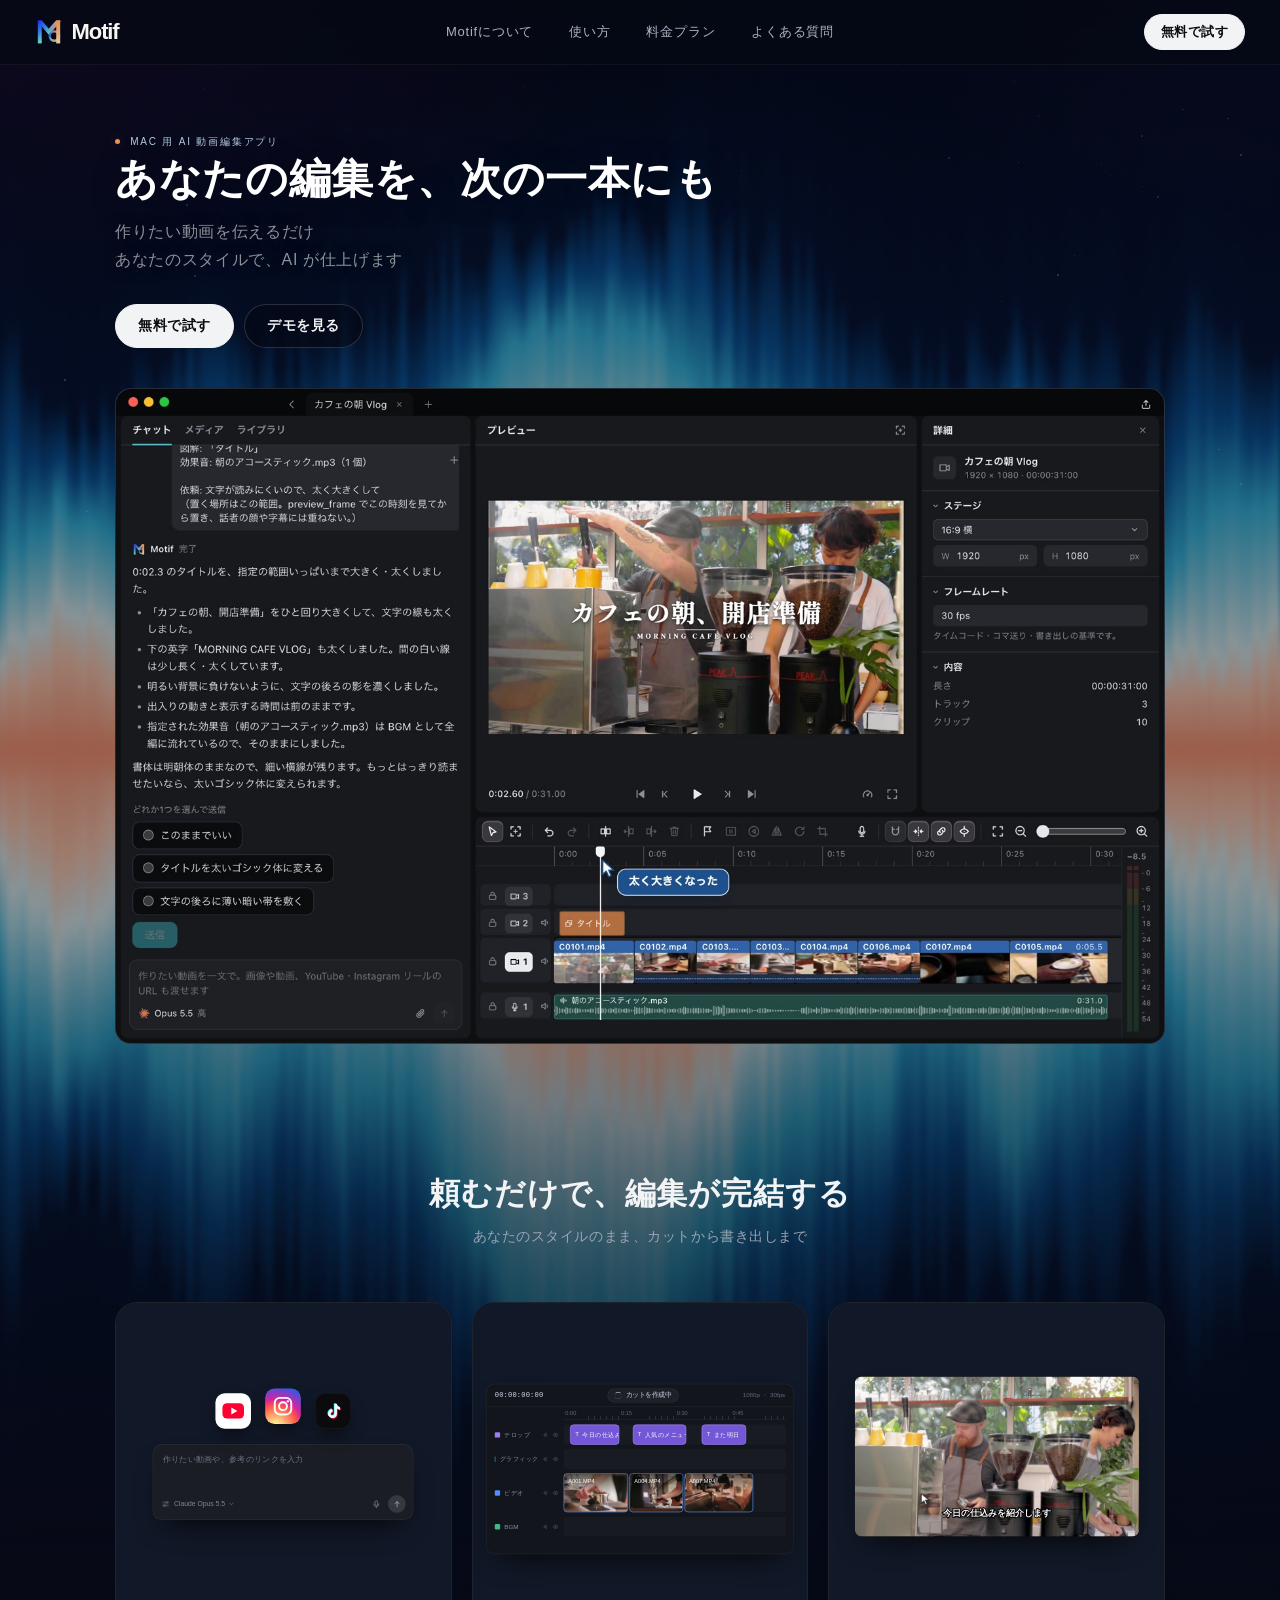
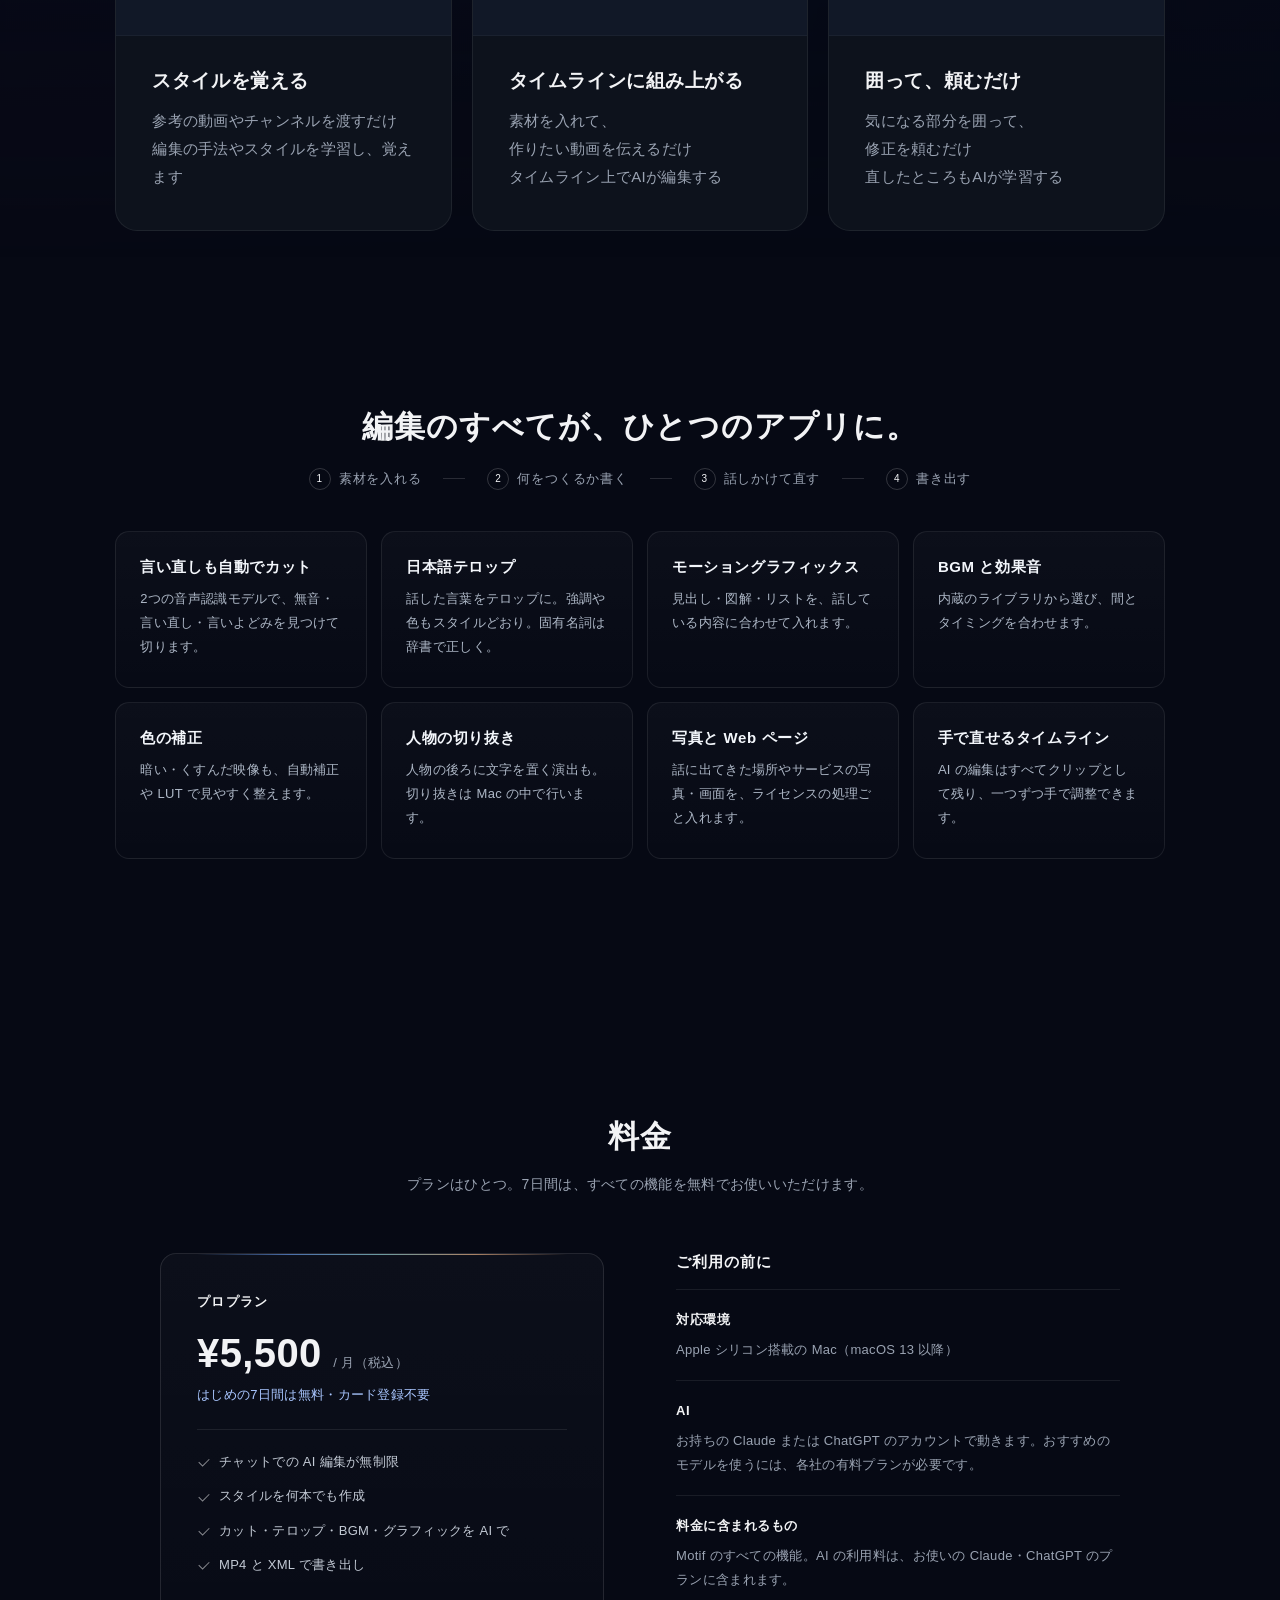
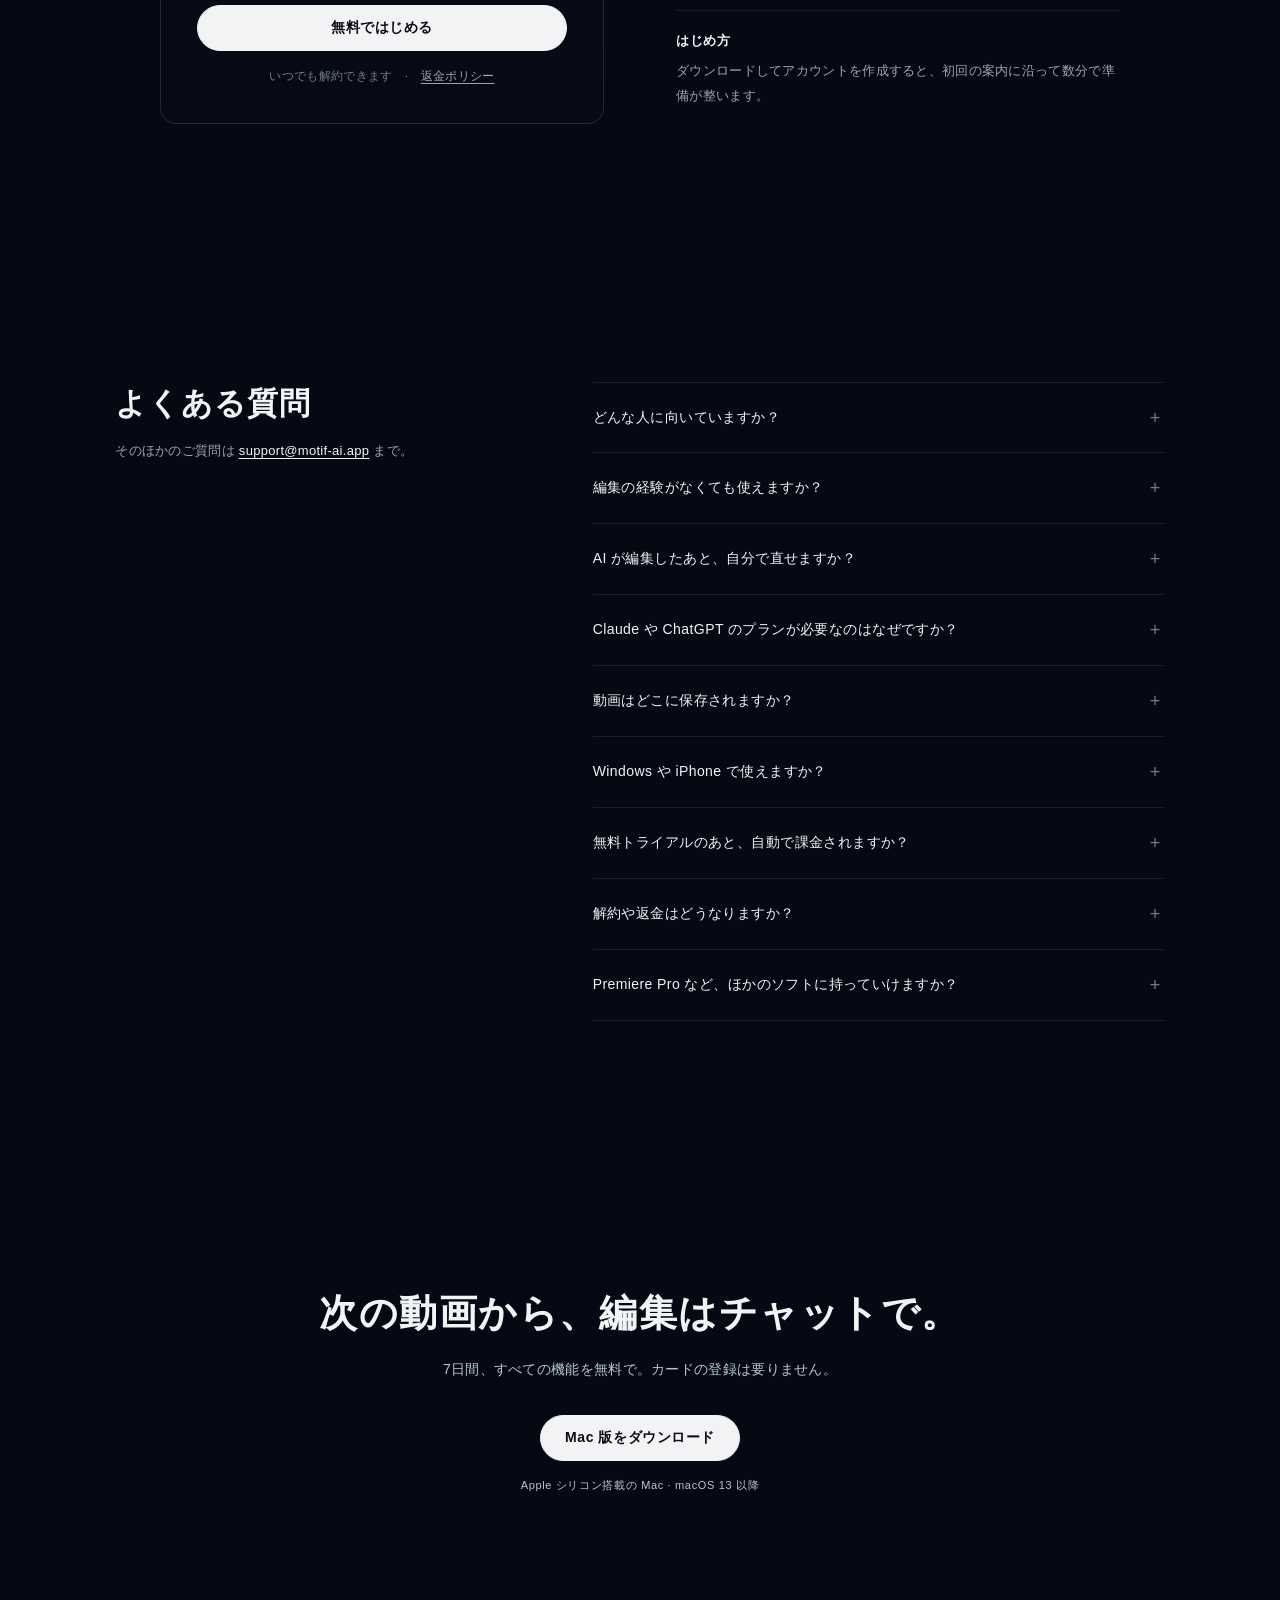
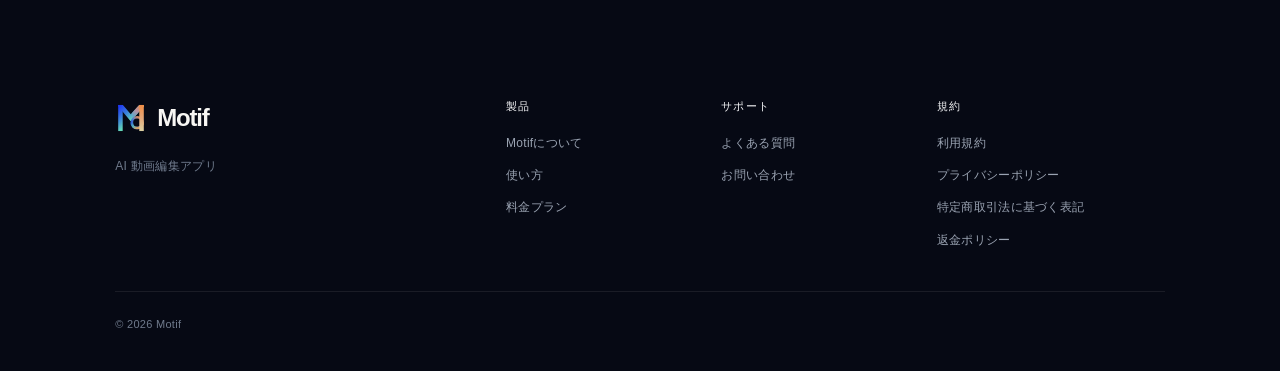
==== commit e4a1794d: "SEO: keyword title/description, JSON-LD (WebSite/Organization/SoftwareApplication), icons, robots.tx" ====
--- a/index.html
+++ b/index.html
@@ -4,17 +4,74 @@
   <meta charset="utf-8">
   <meta name="viewport" content="width=device-width, initial-scale=1">
   <link rel="canonical" href="https://motif-ai.app/">
-  <title>Motif — 撮った動画を、頼むだけで仕上げる AI 動画編集</title>
-  <meta name="description" content="素材を入れて、何をつくるか書くだけ。カット・テロップ・BGM・グラフィックまで AI が編集し、あなたのスタイルを覚えて次の動画にも活かします。7日間無料、カード登録不要。">
+  <title>Motif｜AI動画編集アプリ — カット・テロップを頼むだけで自動編集</title>
+  <meta name="description" content="Motif（モティフ）は Mac 用の AI 動画編集アプリ。作りたい動画をチャットで伝えるだけで、無音・言い直しのカット、日本語テロップ、BGM・効果音、モーショングラフィックスまで自動で編集。あなたの編集スタイルを覚えて次の動画にも。7日間無料・カード登録不要。">
+  <meta name="robots" content="index, follow, max-image-preview:large, max-video-preview:-1">
+  <meta name="theme-color" content="#060914">
   <link rel="icon" href="assets/motif-mark.svg" type="image/svg+xml">
+  <link rel="icon" href="assets/icon-192.png" type="image/png" sizes="192x192">
+  <link rel="apple-touch-icon" href="assets/apple-touch-icon.png">
   <meta property="og:type" content="website">
   <meta property="og:site_name" content="Motif">
-  <meta property="og:title" content="Motif — 撮った動画を、頼むだけで仕上げる AI 動画編集">
-  <meta property="og:description" content="素材を入れて、何をつくるか書くだけ。あなたのスタイルを覚えて、次の動画にも活かします。7日間無料、カード登録不要。">
+  <meta property="og:title" content="Motif｜頼むだけで仕上がる AI 動画編集アプリ">
+  <meta property="og:description" content="カット・テロップ・BGM・グラフィックまで、チャットで頼むだけ。あなたのスタイルを覚えて、次の動画にも活かします。7日間無料、カード登録不要。">
   <meta property="og:url" content="https://motif-ai.app/">
   <meta property="og:image" content="https://motif-ai.app/assets/og.png">
+  <meta property="og:image:width" content="1200">
+  <meta property="og:image:height" content="630">
+  <meta property="og:image:alt" content="Motif — あなたの編集を、次の一本にも">
   <meta property="og:locale" content="ja_JP">
   <meta name="twitter:card" content="summary_large_image">
+  <meta name="twitter:title" content="Motif｜頼むだけで仕上がる AI 動画編集アプリ">
+  <meta name="twitter:description" content="カット・テロップ・BGM・グラフィックまで、チャットで頼むだけ。あなたのスタイルを覚えて、次の動画にも活かします。">
+  <meta name="twitter:image" content="https://motif-ai.app/assets/og.png">
+  <script type="application/ld+json">
+  {
+    "@context": "https://schema.org",
+    "@graph": [
+      {
+        "@type": "WebSite",
+        "@id": "https://motif-ai.app/#website",
+        "url": "https://motif-ai.app/",
+        "name": "Motif",
+        "alternateName": ["Motif AI", "モティフ", "motif-ai.app"],
+        "inLanguage": "ja",
+        "publisher": { "@id": "https://motif-ai.app/#organization" }
+      },
+      {
+        "@type": "Organization",
+        "@id": "https://motif-ai.app/#organization",
+        "name": "Motif",
+        "url": "https://motif-ai.app/",
+        "logo": "https://motif-ai.app/assets/icon-512.png",
+        "email": "support@motif-ai.app"
+      },
+      {
+        "@type": "SoftwareApplication",
+        "@id": "https://motif-ai.app/#app",
+        "name": "Motif",
+        "alternateName": "Motif AI",
+        "description": "作りたい動画をチャットで伝えるだけで、カット・日本語テロップ・BGM・効果音・モーショングラフィックス・色補正まで AI が編集する Mac 用の動画編集アプリ。編集スタイルを覚えて次の動画にも活かします。",
+        "applicationCategory": "MultimediaApplication",
+        "applicationSubCategory": "動画編集ソフト",
+        "operatingSystem": "macOS 13 以降（Apple シリコン）",
+        "url": "https://motif-ai.app/",
+        "downloadUrl": "https://motif-ai.app/download.html",
+        "image": "https://motif-ai.app/assets/og.png",
+        "inLanguage": "ja",
+        "featureList": ["無音・言い直しの自動カット", "日本語テロップの自動生成", "BGM と効果音", "モーショングラフィックス", "自動の色補正と LUT", "人物の切り抜き", "MP4 と Premiere Pro 用 XML の書き出し"],
+        "offers": {
+          "@type": "Offer",
+          "name": "プロプラン",
+          "price": "5500",
+          "priceCurrency": "JPY",
+          "url": "https://motif-ai.app/#pricing"
+        },
+        "publisher": { "@id": "https://motif-ai.app/#organization" }
+      }
+    ]
+  }
+  </script>
   <link rel="stylesheet" href="layout.css?v=20261108f">
   <link rel="stylesheet" href="color-design.css?v=20261108f">
   <link rel="stylesheet" href="lp-refine.css?v=20261108f">
@@ -300,6 +357,7 @@
         </div>
       </div>
       <div class="hero-copy">
+        <p class="eyebrow">Mac 用 AI 動画編集アプリ</p>
         <h1 id="hero-title">あなたの編集を、<span class="nb">次の一本にも</span></h1>
         <p class="hero-sub">作りたい動画を伝えるだけ<br>あなたのスタイルで、AI が仕上げます</p>
         <div class="actions">
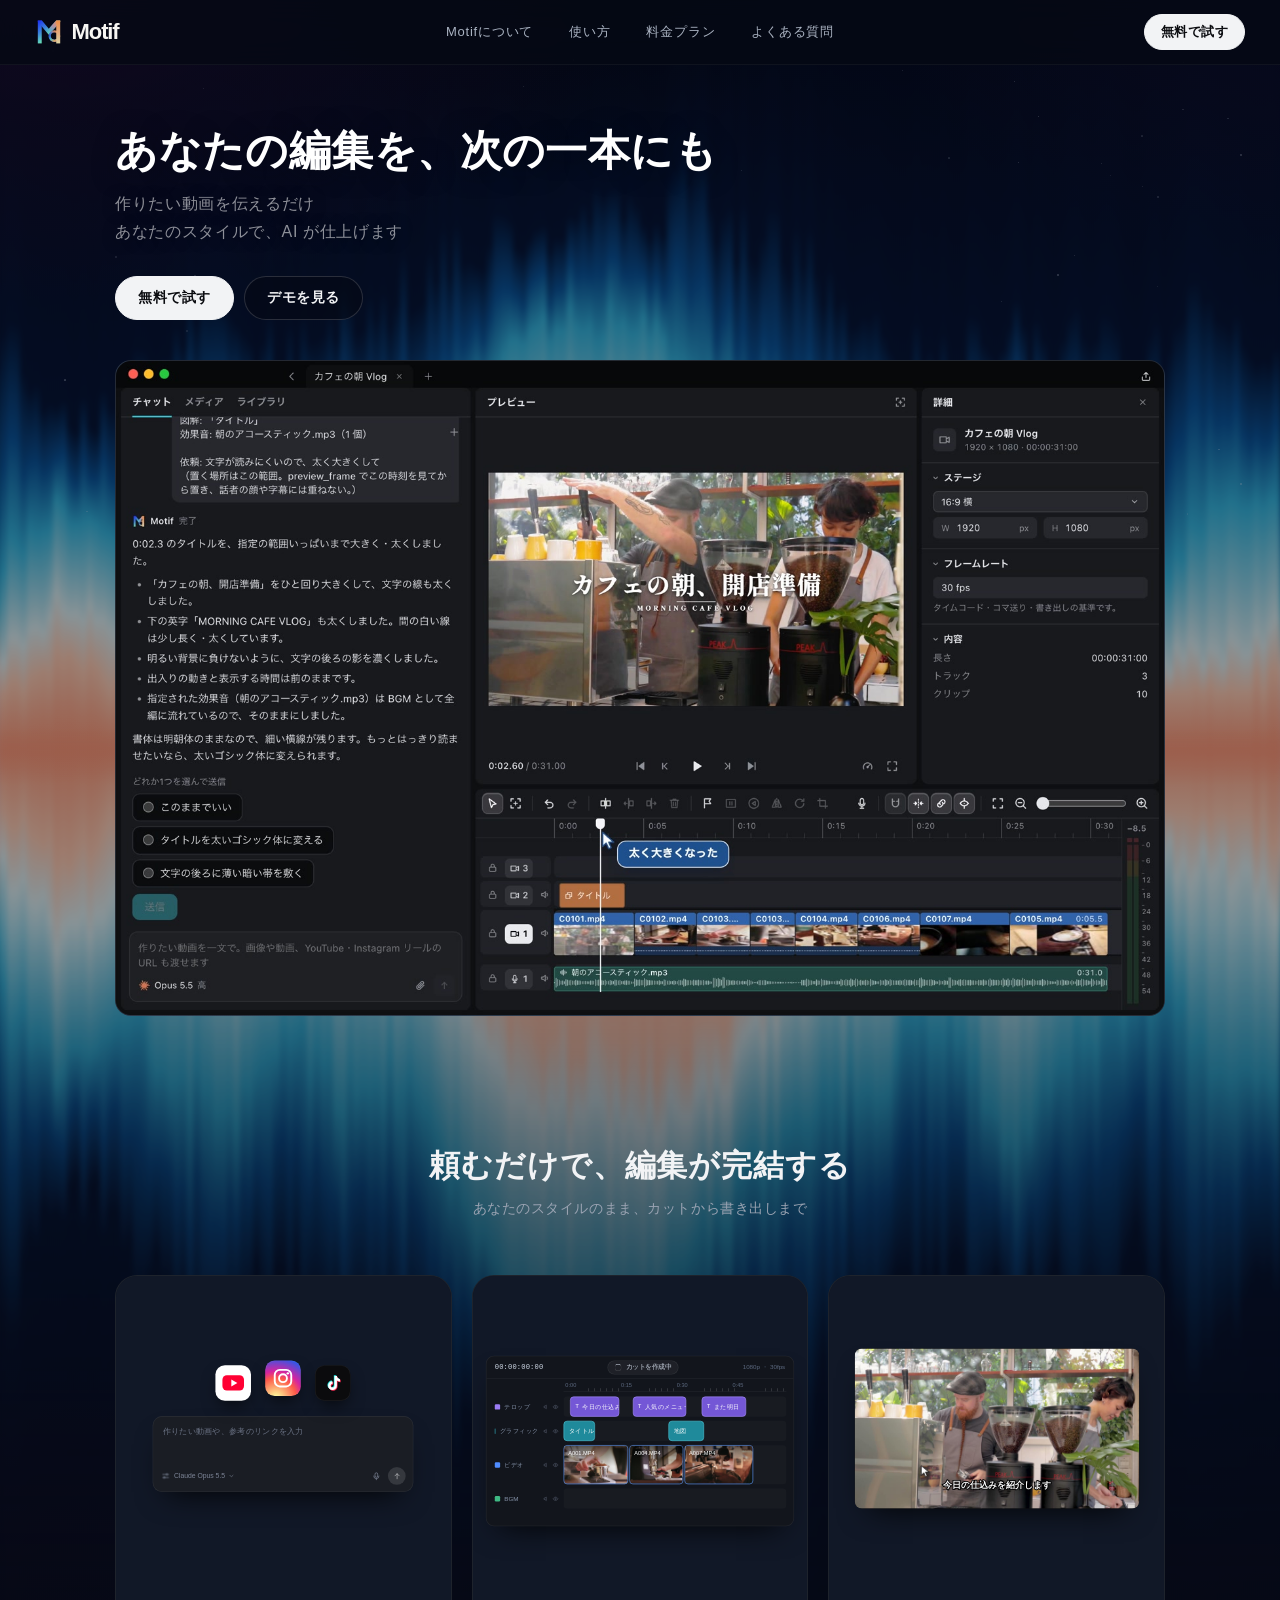
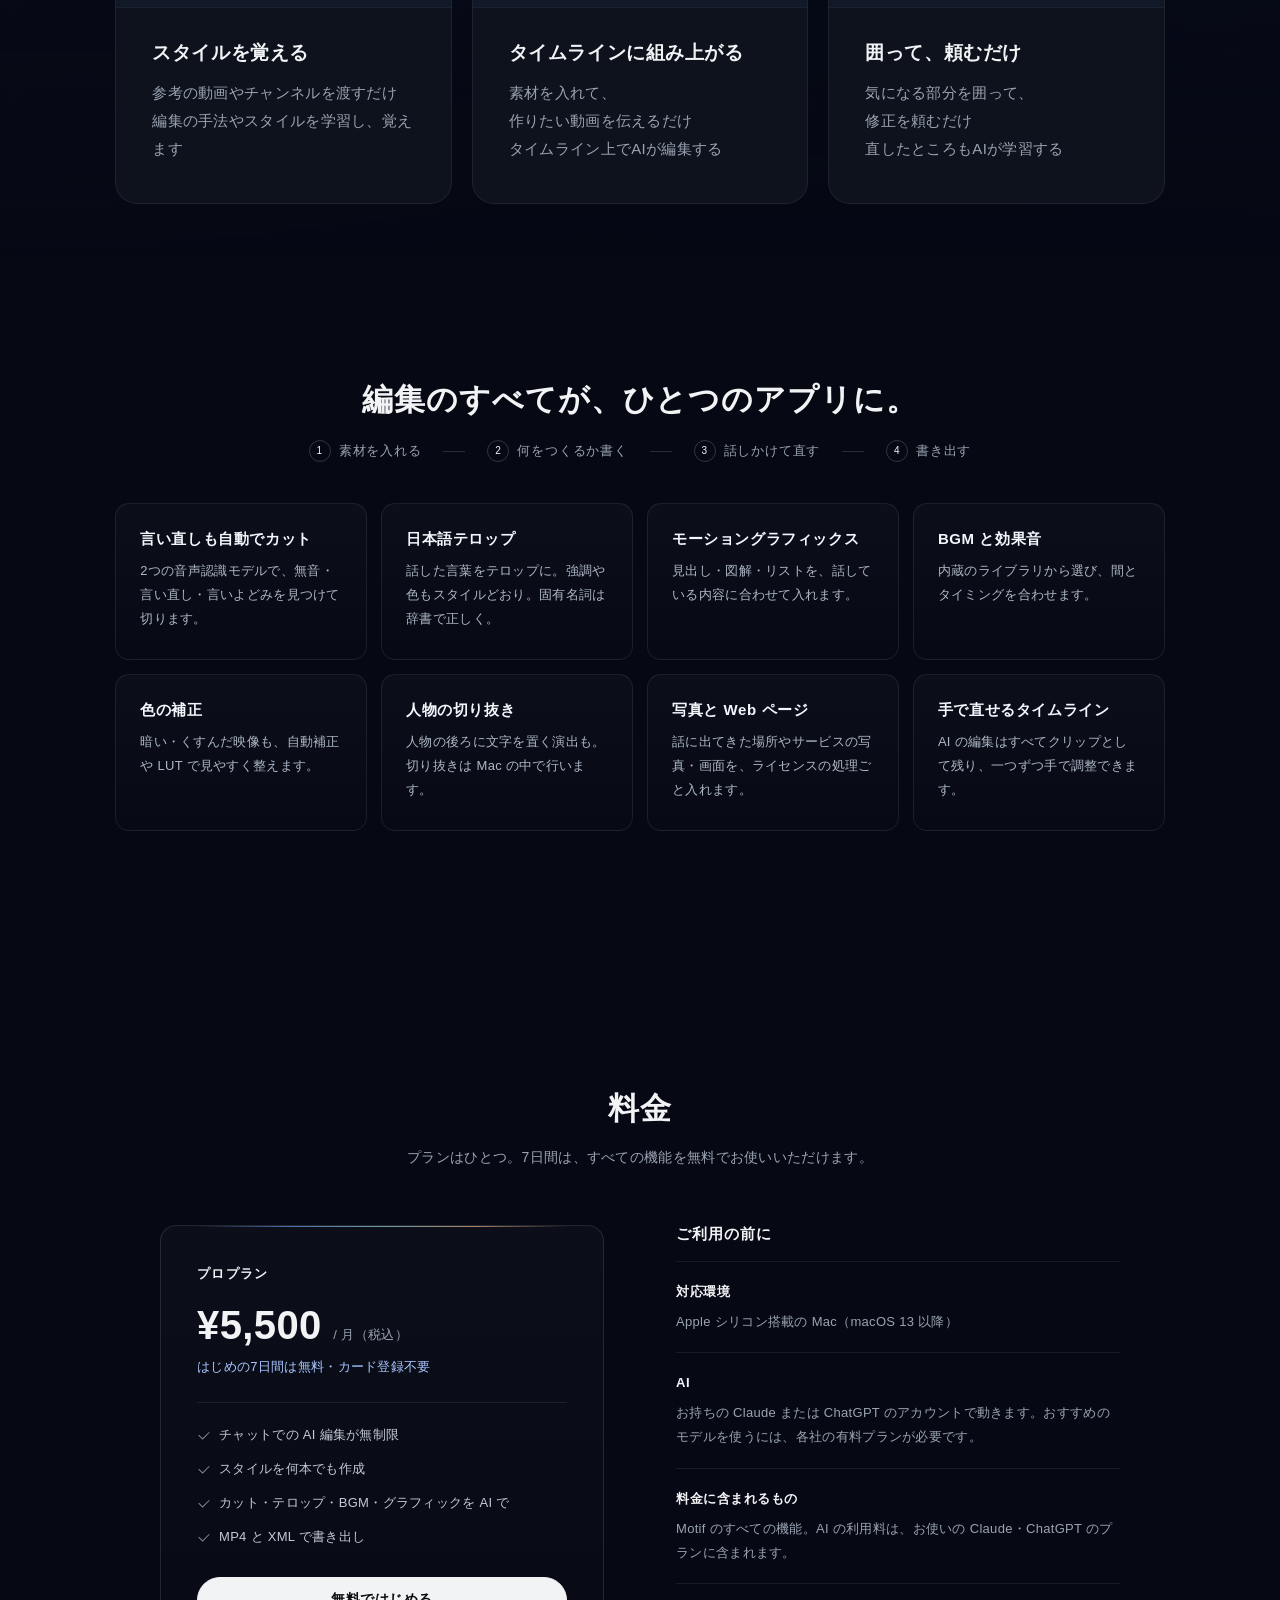
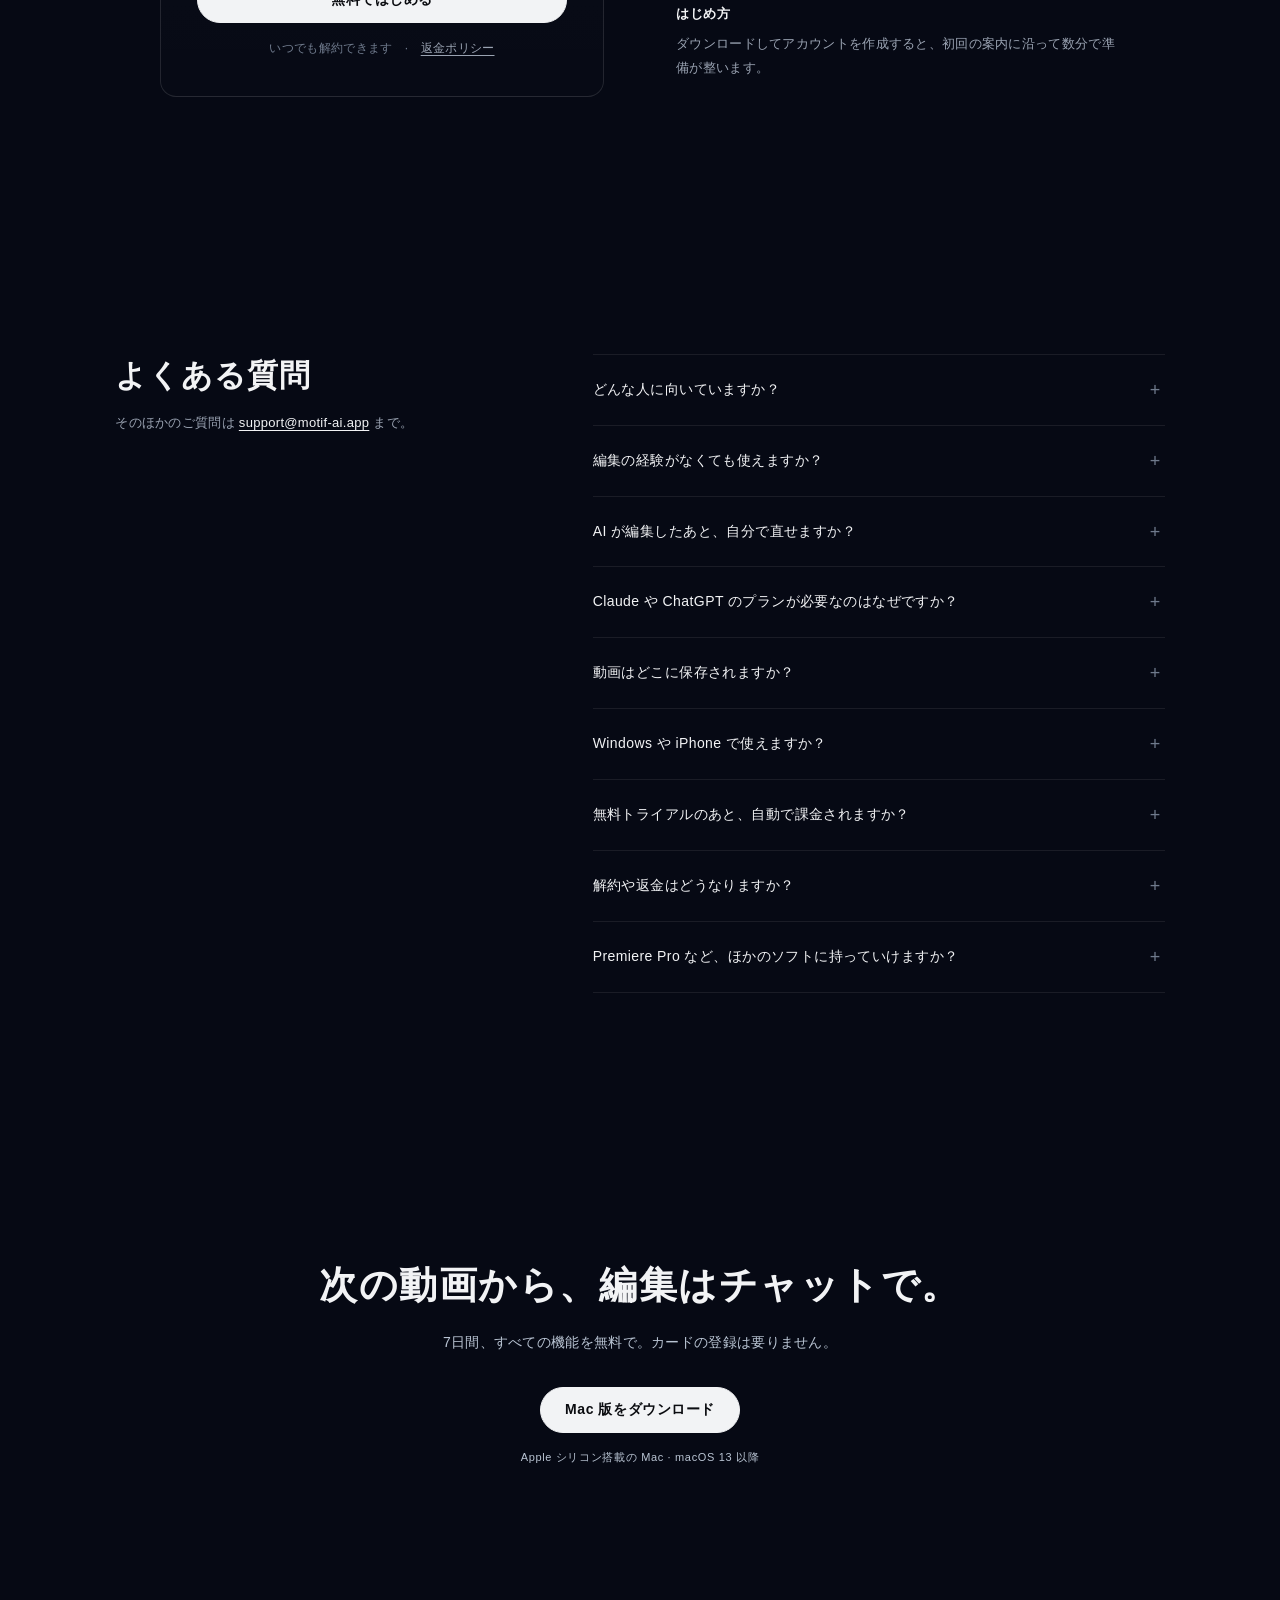
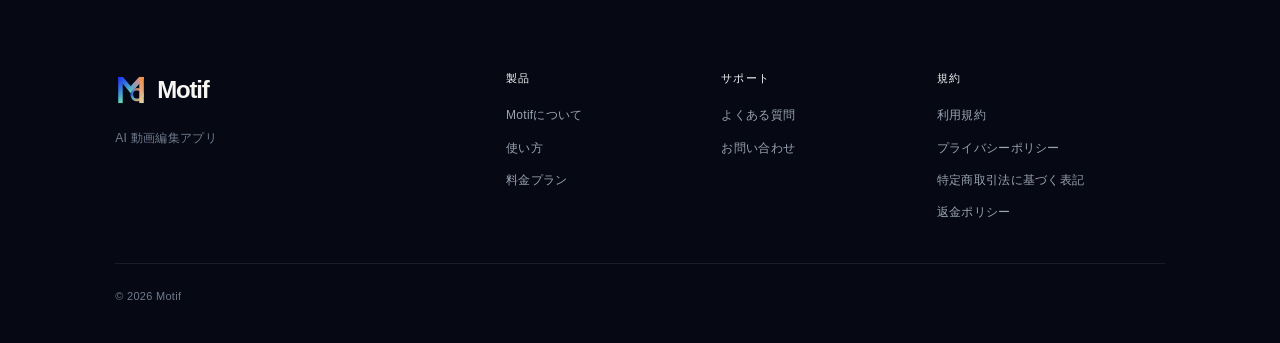
==== commit feaf7f72: "Hero: remove the "Mac 用 AI 動画編集アプリ" eyebrow Co-Authored-By: Claude Opus 5.5 <noreply@anthropic.com>" ====
--- a/index.html
+++ b/index.html
@@ -357,7 +357,6 @@
         </div>
       </div>
       <div class="hero-copy">
-        <p class="eyebrow">Mac 用 AI 動画編集アプリ</p>
         <h1 id="hero-title">あなたの編集を、<span class="nb">次の一本にも</span></h1>
         <p class="hero-sub">作りたい動画を伝えるだけ<br>あなたのスタイルで、AI が仕上げます</p>
         <div class="actions">
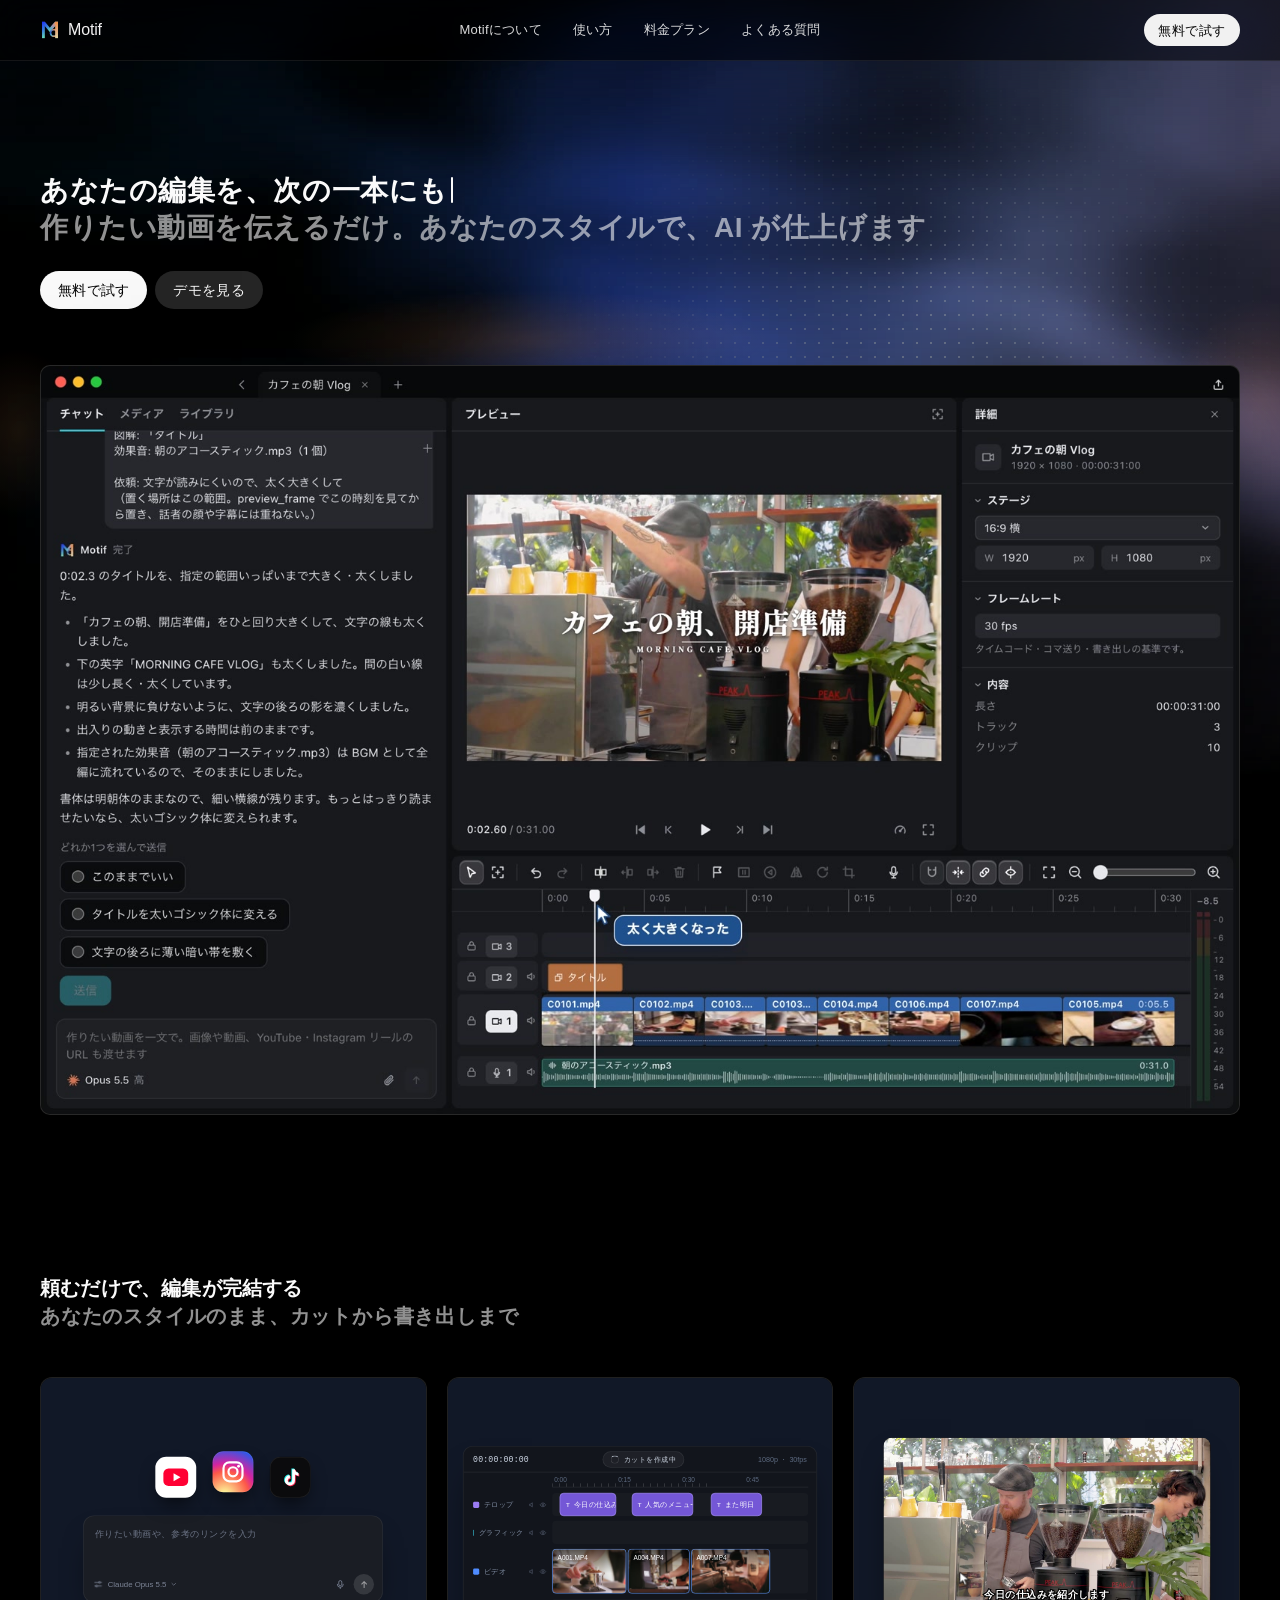
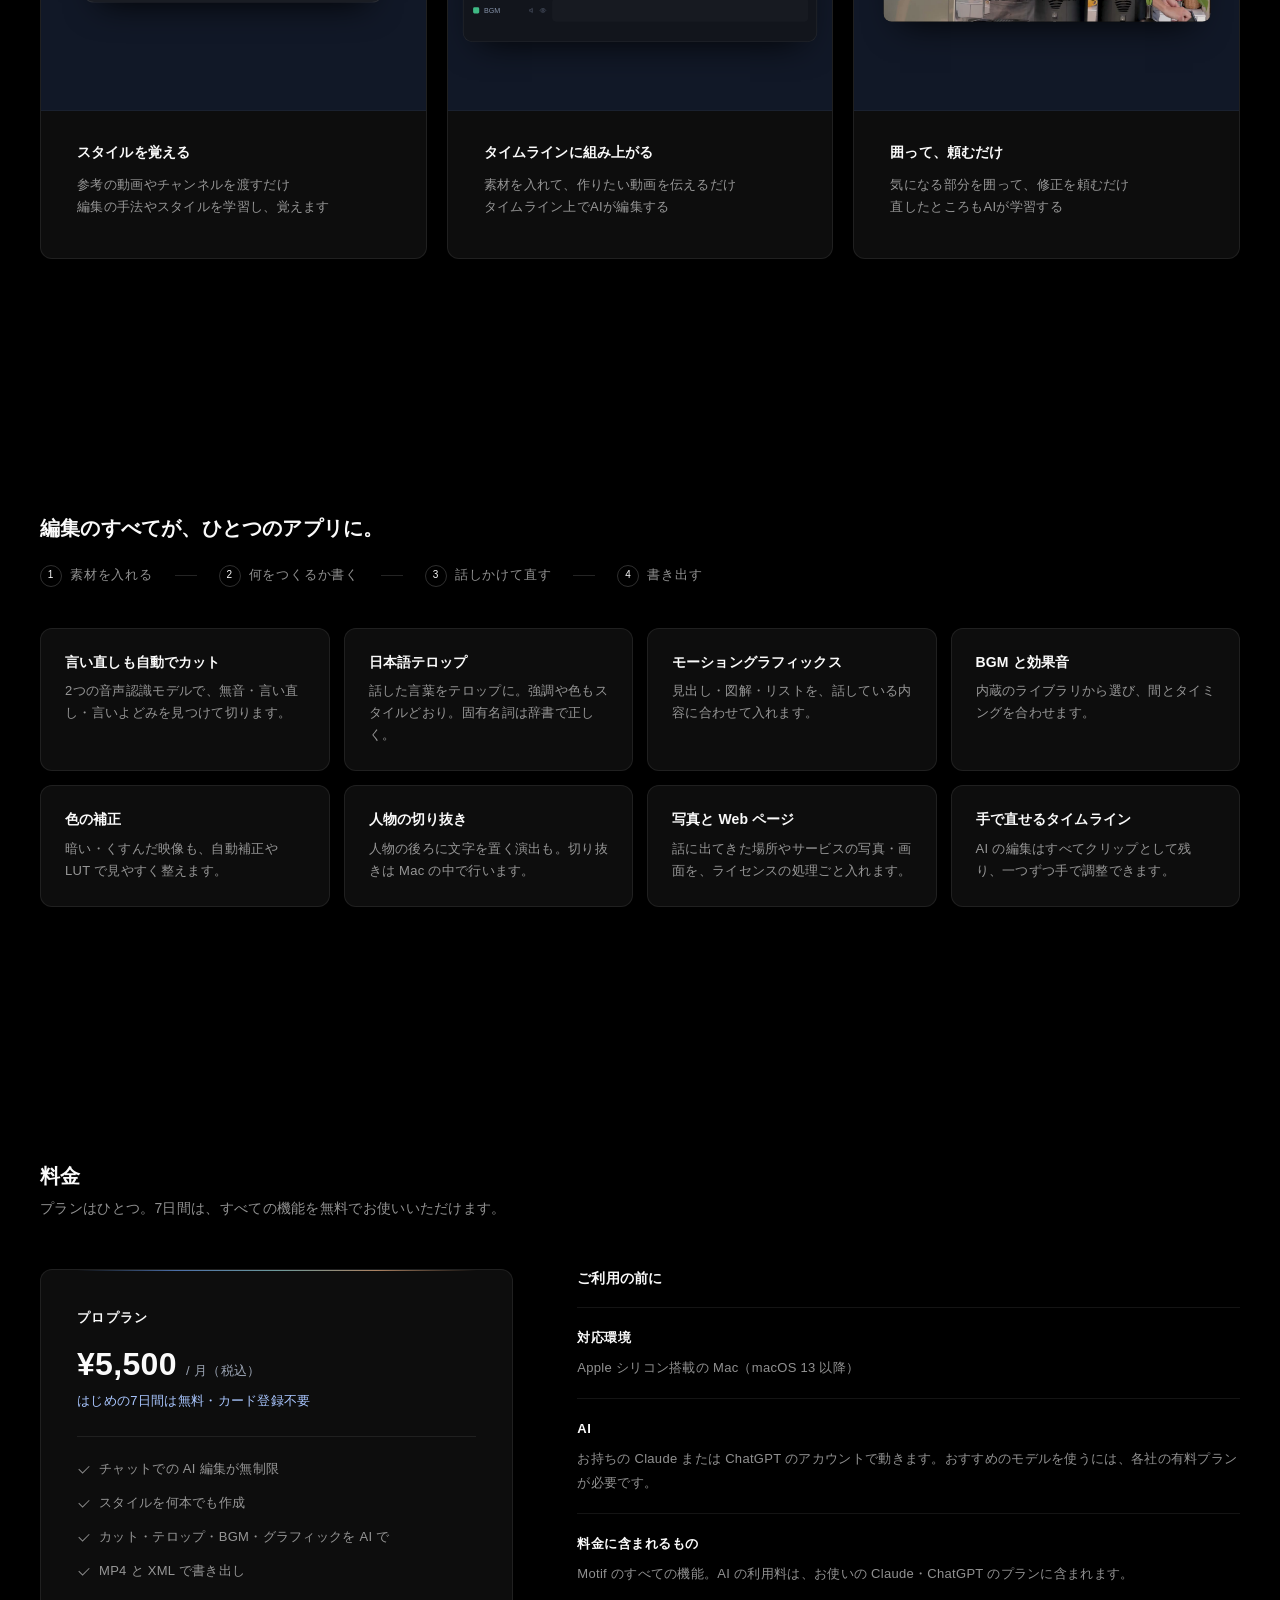
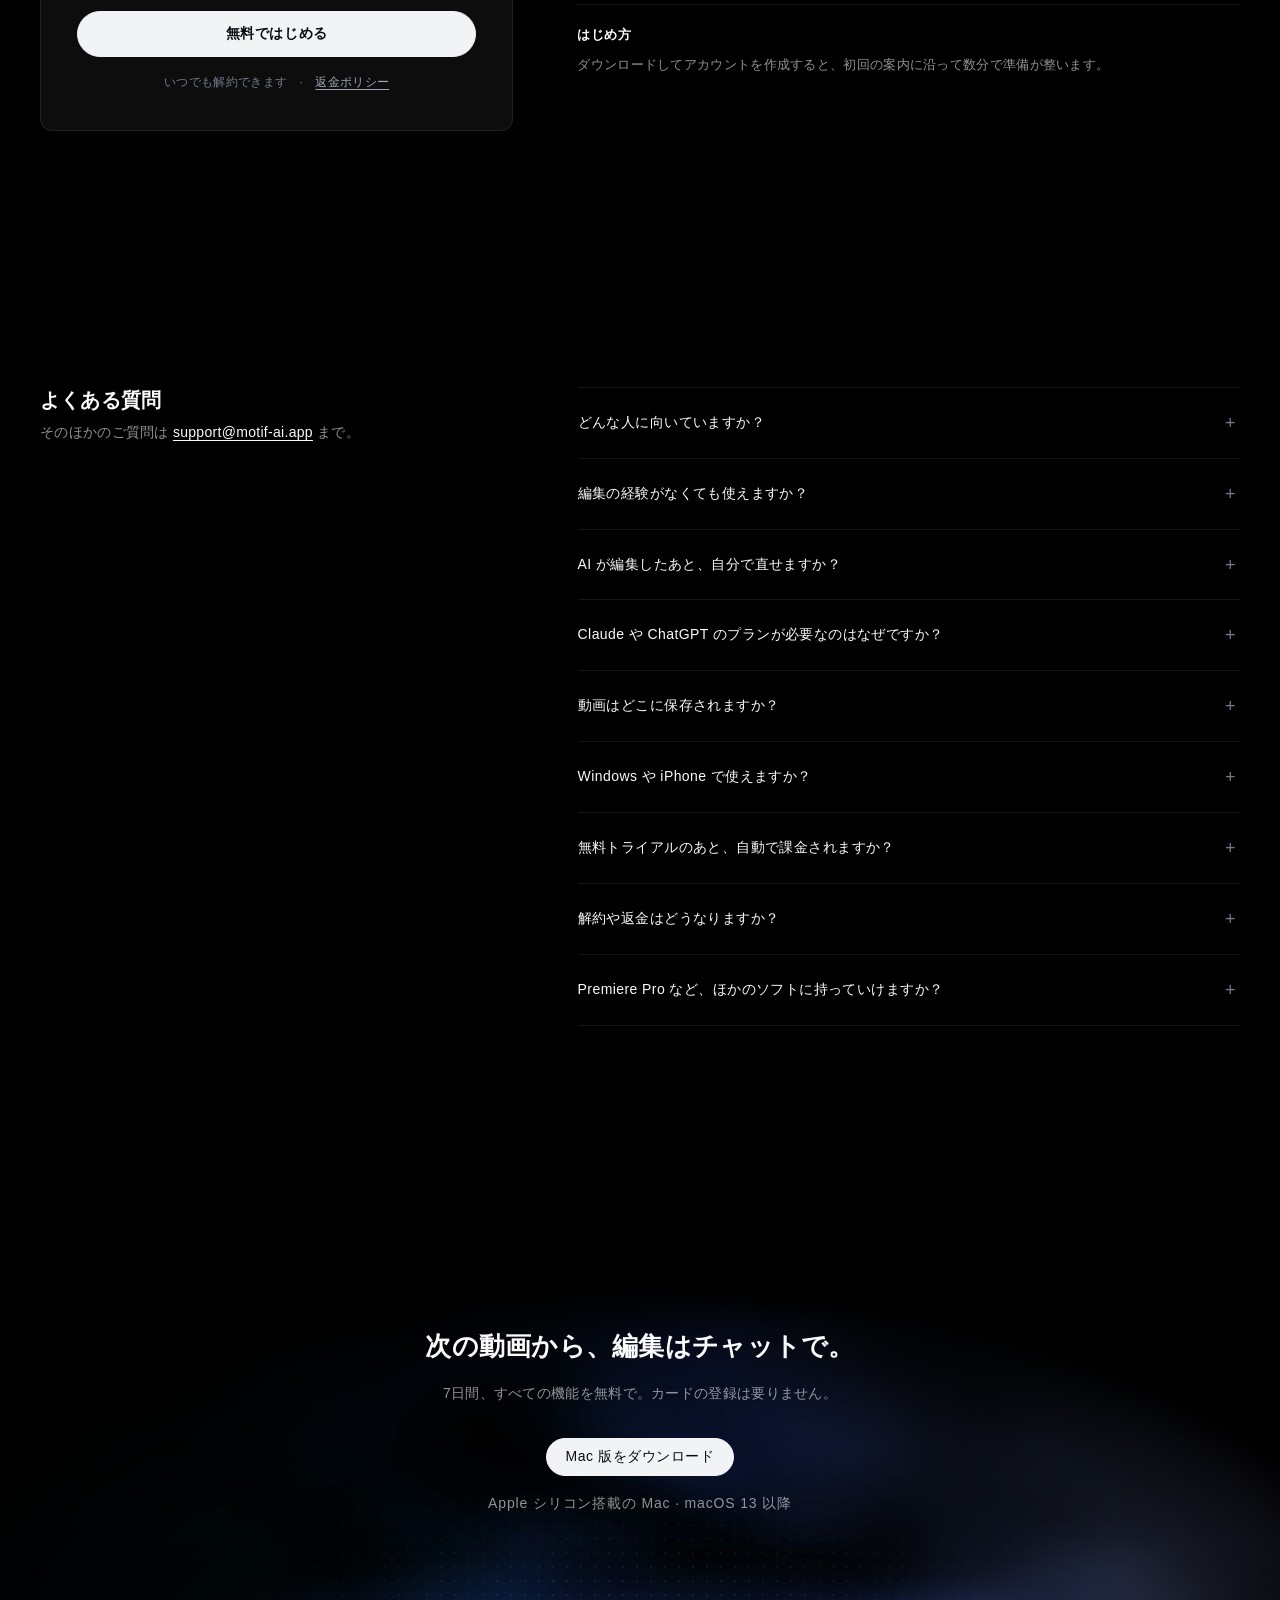
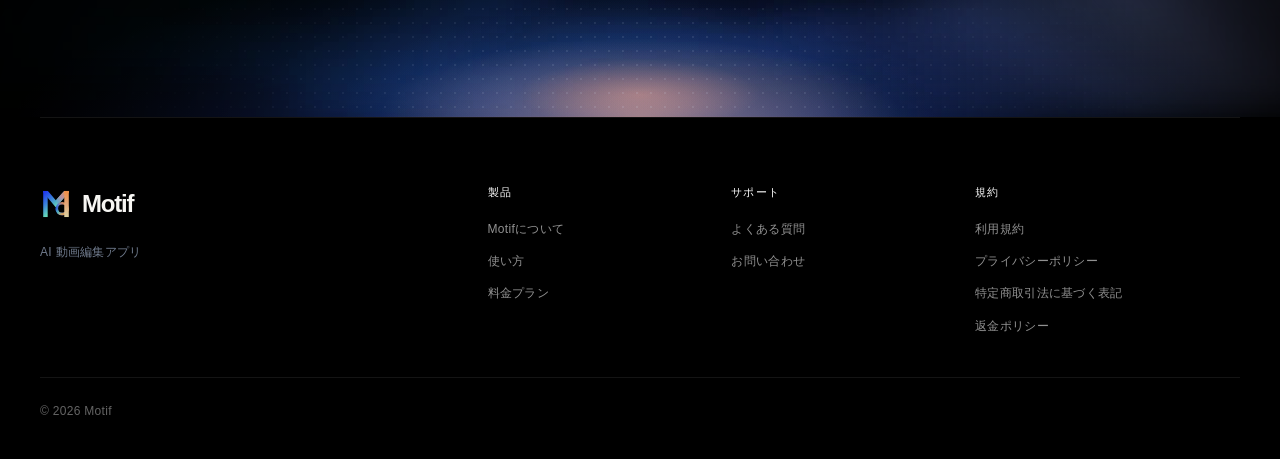
==== commit 16cd7112: "LP: Ponder-style layout and type, Motif-coloured haze with dots in hero and closing, typed hero titl" ====
--- a/index.html
+++ b/index.html
@@ -76,8 +76,10 @@
   <link rel="stylesheet" href="color-design.css?v=20261108f">
   <link rel="stylesheet" href="lp-refine.css?v=20261108f">
   <link rel="stylesheet" href="lp-demos.css?v=20261108f">
+  <link rel="stylesheet" href="lp-ponder.css?v=20261122u">
   <script src="lp-spectrum.js?v=20261108f" defer></script>
   <script src="lp-demos.js?v=20261108f" defer></script>
+  <script src="lp-type.js?v=20261122a" defer></script>
 </head>
 <body>
   <a class="skip-link" href="#main">本文へ移動</a>
@@ -357,8 +359,8 @@
         </div>
       </div>
       <div class="hero-copy">
-        <h1 id="hero-title">あなたの編集を、<span class="nb">次の一本にも</span></h1>
-        <p class="hero-sub">作りたい動画を伝えるだけ<br>あなたのスタイルで、AI が仕上げます</p>
+        <h1 id="hero-title" aria-label="あなたの編集を、次の一本にも">あなたの編集を、<span class="nb hero-type" aria-hidden="true">次の一本にも</span></h1>
+        <p class="hero-sub">作りたい動画を伝えるだけ。あなたのスタイルで、AI が仕上げます</p>
         <div class="actions">
           <a class="button primary" href="download.html">無料で試す</a>
           <a class="button" href="#demo">デモを見る</a>
--- a/lp-ponder.css
+++ b/lp-ponder.css
@@ -0,0 +1,249 @@
+/* ==========================================================================
+   Layout + background pass (2026-11-22)
+   Loaded last. Takes the measured system of a reference LP (ponder.ai, read at 1920 px):
+   one 1240 px column, black page, near-white ink with a single 58 % muted tone,
+   34 px hero lines (second line muted), 26 px section heads, 16/15 px body,
+   128 px section rhythm, 60 px glass header, pill buttons 44 px high,
+   product frame 10 px radius with a deep soft shadow, and a dim blue cloud behind
+   the hero instead of the spectrum bars.
+   ========================================================================== */
+
+:root {
+  --page: #000;
+  --ink: #fafafa;
+  --ink-2: #f1f1f1;
+  --mute: rgba(250, 250, 250, .58);
+  --hair: rgba(255, 255, 255, .08);
+  --col: 1240px;
+  --gutter: 40px;
+}
+
+html, body { background: var(--page); }
+body { color: var(--ink); }
+
+/* one column everywhere */
+.container,
+.feature-shell,
+.nav.container { width: min(var(--col), calc(100% - 2 * var(--gutter))); margin-inline: auto; }
+
+/* ---- header: 60 px, black glass, hairline */
+.site-header {
+  position: sticky; top: 0; z-index: 20;
+  background: rgba(0, 0, 0, .55);
+  -webkit-backdrop-filter: blur(16px) saturate(140%); backdrop-filter: blur(16px) saturate(140%);
+  border-bottom: 1px solid var(--hair);
+}
+.nav, .nav.container { min-height: 60px; gap: 24px; }
+.nav .wordmark { gap: 8px; font-size: 16px; font-weight: 500; letter-spacing: -.01em; color: var(--ink-2); }
+.nav .wordmark img { width: 20px; height: 20px; }
+.nav nav { gap: 31px; }
+.nav nav a { min-height: 0; font-size: 13px; font-weight: 500; letter-spacing: .02em; color: var(--ink-2); opacity: .9; transition: opacity .15s; }
+.nav nav a:hover { color: var(--ink-2); opacity: 1; }
+.nav-download {
+  min-height: 32px; padding: 0 14px; border: 0; border-radius: 999px;
+  background: var(--ink-2); color: #020202; font-size: 13px; font-weight: 500; line-height: 1;
+}
+.nav-download:hover { background: #fff; }
+
+/* ---- hero background: Motif's colours (navy, blue, cyan, peach) as an irregular cloud.
+   A fractal-noise mask breaks the light into uneven patches; a vertical mask fades it in and out. */
+/* ---- hero background: a smoky haze in Motif's colours
+   (navy #03102c, blue #075c96, logo blue #2f5bf0, cyan #39aecb, peach #f39174). */
+.hero::before { display: none; }
+.hero-spectrum {
+  display: block; position: absolute; z-index: -1; pointer-events: none; overflow: hidden;
+  left: 50%; top: -61px; transform: translateX(-50%);
+  width: 100vw; height: 900px; opacity: 1; background: none; filter: none;
+  -webkit-mask-image: linear-gradient(180deg, transparent 4%, #000 26%, #000 62%, transparent 96%);
+  mask-image: linear-gradient(180deg, transparent 4%, #000 26%, #000 62%, transparent 96%);
+}
+.hero-spectrum > * { display: none; }
+
+/* colour haze: a smoky texture in Motif's colours (assets/hero-haze.jpg, made by design/hero-haze-generator.html) */
+.hero-spectrum::after {
+  content: ""; position: absolute; top: -26%; bottom: 14%; left: -4%; right: -4%; z-index: 0;
+  background:
+    radial-gradient(ellipse 24% 7% at 42% 57%, rgba(239, 145, 80, .22), transparent 72%),
+    radial-gradient(ellipse 9% 14% at 95% 63%, rgba(243, 145, 116, .24), transparent 72%),
+    radial-gradient(ellipse 7% 12% at 5% 66%, rgba(239, 145, 80, .14), transparent 72%),
+    url("assets/hero-haze.jpg") 60% 50% / cover no-repeat;
+  opacity: 1; filter: brightness(1.35) saturate(.9);
+  animation: hero-fade 24s ease-in-out infinite alternate;
+}
+@keyframes hero-fade {
+  from { transform: translate3d(0, 0, 0) scale(1); }
+  to   { transform: translate3d(-2.5%, 1.5%, 0) scale(1.04); }
+}
+
+/* tiny dot matrix: dense where the haze is brightest, clearly fading out toward the text and the edges */
+.hero-spectrum::before {
+  content: ""; position: absolute; inset: 0; z-index: 1;
+  background-image: radial-gradient(circle, rgba(225, 238, 255, .85) .6px, transparent 1px);
+  background-size: 14px 14px;
+  -webkit-mask-image: radial-gradient(ellipse 42% 48% at 72% 40%, #000 0%, rgba(0, 0, 0, .6) 28%, rgba(0, 0, 0, .12) 52%, transparent 70%);
+  mask-image: radial-gradient(ellipse 42% 48% at 72% 40%, #000 0%, rgba(0, 0, 0, .6) 28%, rgba(0, 0, 0, .12) 52%, transparent 70%);
+}
+@media (prefers-reduced-motion: reduce) { .hero-spectrum::after { animation: none; } }
+
+/* ---- hero type: two 34 px lines, the second muted; left-aligned on the column */
+.hero { padding-top: 112px; }
+.hero-copy { max-width: none; text-align: left; margin-inline: 0; }
+.hero-copy h1 {
+  margin: 0; font-size: 28px; font-weight: 600; line-height: 1.32; letter-spacing: .02em;
+  color: var(--ink); text-shadow: none; text-wrap: initial;
+}
+.hero-copy h1 span { color: inherit; }
+.hero-sub {
+  margin: 0; font-size: 28px; font-weight: 600; line-height: 1.32; letter-spacing: .02em;
+  color: var(--mute); text-shadow: none;
+}
+.hero .actions { justify-content: flex-start; gap: 8px; margin-top: 24px; }
+.hero .button {
+  min-height: 38px; padding: 0 18px; border: 0; border-radius: 999px;
+  font-size: 14px; font-weight: 500; line-height: 1; letter-spacing: .02em;
+  background: #252525; color: var(--ink); box-shadow: none;
+}
+.hero .button:hover { background: #303030; }
+.actions .button:not(.primary) { background: #252525; color: var(--ink); border: 0; }
+.actions .button:not(.primary):hover { background: #303030; }
+.hero .button.primary { background: var(--ink); color: #000; }
+.hero .button.primary:hover { background: #fff; }
+
+/* ---- product frame */
+.hero .demo { margin-top: 56px; }
+.demo::before { display: none; }
+.hero-media {
+  border: 0; border-radius: 10px; overflow: hidden; background: #0d0d0d;
+  box-shadow: 0 40px 120px -20px rgba(0, 0, 0, .7);
+}
+.hero-media video { border-radius: 10px; }
+
+/* ---- sections: black, 128 px rhythm, left-aligned 26 px heads */
+.feature-section, .section, .band, .glass-section, #pricing { background: transparent; border: 0; }
+.feature-section::before, .glass-section::before, #pricing::before { display: none; }
+.feature-section, .section { padding-block: 128px; }
+.feature-section { padding-top: 160px; }
+
+.feature-heading, .section-heading { text-align: left; margin-inline: 0; max-width: none; }
+.feature-heading h2,
+.section-heading h2,
+.glass-section .section-heading h2 {
+  margin-top: 0; font-family: inherit; font-size: 20px; font-weight: 600;
+  line-height: 1.3; letter-spacing: .01em; color: var(--ink);
+}
+.feature-heading h2 span { display: block; margin-top: 2px; color: var(--mute); font-size: 20px; font-weight: 600; }
+.section-heading { margin-bottom: 48px; }
+.section-heading > p:last-child,
+.glass-section .section-heading > p:last-child { margin-top: 8px; color: var(--mute); font-size: 14px; line-height: 1.7; }
+.feature-deck { margin-top: 48px; }
+
+/* cards: flat, near-black, hairline, 16/15 type */
+.feature-card { background: #0d0d0d; border-color: var(--hair); box-shadow: none; border-radius: 12px; }
+.feature-card::before { display: none; }
+.feature-card-copy h3, .glass-card h3, .requirements h3 { font-size: 14px; font-weight: 600; line-height: 1.4; letter-spacing: .01em; color: var(--ink); }
+.feature-card-copy p, .glass-card p { font-size: 13px; line-height: 1.7; color: var(--mute); }
+.feature-more { color: var(--ink-2); font-size: 13px; }
+
+.glass-card {
+  min-height: 0; padding: 24px; border: 1px solid var(--hair); border-radius: 12px;
+  background: #0d0d0d; -webkit-backdrop-filter: none; backdrop-filter: none; box-shadow: none;
+}
+.glass-card::before, .glass-card::after { display: none; }
+.glass-card:hover { transform: none; border-color: rgba(255, 255, 255, .16); box-shadow: none; }
+.glass-card p { margin-top: 8px; }
+.flow li { color: var(--mute); }
+
+/* pricing + faq on the same tones */
+.plan { background: #0d0d0d; border-color: var(--hair); border-radius: 12px; box-shadow: none; }
+.plan ul, dd, .faq-list p { color: var(--mute); }
+dt, .faq-list summary { color: var(--ink); }
+.faq-list details { border-color: var(--hair); }
+
+.pricing-layout { max-width: none; margin-inline: 0; grid-template-columns: minmax(0, 5fr) minmax(0, 7fr); gap: 64px; }
+.faq-layout .section-heading p { font-size: 14px; }
+.faq-list summary { font-size: 14px; }
+.faq-list p, .plan ul, dd { font-size: 13px; }
+
+/* closing: plain black, one muted line, same button language */
+.closing { background: transparent; padding-block: 160px; }
+.closing::before, .closing::after { display: none; }
+.closing h2 { font-size: 26px; font-weight: 600; line-height: 1.3; letter-spacing: .01em; }
+.closing p:not(.eyebrow) { color: var(--mute); font-size: 14px; }
+.closing .button { min-height: 38px; padding: 0 18px; border-radius: 999px; font-size: 14px; font-weight: 500; }
+.closing .micro { color: rgba(250, 250, 250, .4); font-size: 11px; }
+
+.footer { border-top: 1px solid var(--hair); }
+.footer nav a { color: var(--mute); font-size: 12px; }
+.footer nav a:hover { color: var(--ink); }
+.footer .eyebrow { color: var(--ink); font-size: 11px; }
+.footer-note { color: rgba(250, 250, 250, .4); font-size: 12px; }
+
+/* Japanese lines break between phrases, not mid-word */
+.hero-copy h1, .hero-sub, .feature-heading h2, .section-heading h2, .closing h2 { word-break: auto-phrase; }
+
+/* ---- narrow screens */
+@media (max-width: 760px) {
+  :root { --gutter: 20px; }
+  .nav, .nav.container { min-height: 0; }
+  .nav nav { gap: 14px; }
+  .nav nav a { font-size: 12px; }
+  .hero { padding-top: 56px; }
+  .hero-spectrum { top: -110px; height: 640px; }
+  .hero-copy h1, .hero-sub { font-size: 22px; line-height: 1.4; }
+  .hero .button { min-height: 38px; padding: 0 16px; font-size: 13px; }
+  .hero .demo { margin-top: 40px; }
+  .feature-section, .section { padding-block: 80px; }
+  .feature-heading h2, .feature-heading h2 span, .section-heading h2, .glass-section .section-heading h2 { font-size: 18px; }
+  .closing { padding-block: 96px; }
+  .closing h2 { font-size: 21px; }
+}
+.plan h3 { font-size: 32px; }
+.glass-section .flow { justify-content: flex-start; margin-inline: 0; }
+
+/* hero title typing (lp-type.js) */
+.hero-type { white-space: nowrap; }
+.hero-copy h1 .type-caret {
+  display: inline-block; width: 2px; height: .92em; margin-left: 3px; vertical-align: -.1em;
+  background: currentColor; border-radius: 1px;
+  animation: caret-blink 1.05s steps(1) infinite;
+}
+.hero-copy h1 .hero-type.is-typing .type-caret { animation: none; }
+.hero-copy h1 .type-caret.is-done { opacity: 0; animation: none; transition: opacity .4s; }
+@keyframes caret-blink { 50% { opacity: 0; } }
+
+/* ---- closing background: the hero's haze turned into a horizon.
+   The text is centred here, so the light rises from below the button instead of sitting to one side;
+   the orange is warmer than in the hero (the page ends on a dawn), and the dots fade upward into the black. */
+.closing { position: relative; isolation: isolate; overflow: hidden; padding-block: 176px 200px; }
+.closing::before, .closing::after { display: block; content: ""; position: absolute; pointer-events: none; z-index: -1; }
+.closing::before {
+  /* drawn upside down (scaleY(-1)), so "top" in these coordinates is the bottom of the section */
+  inset: 0 -6%;
+  background:
+    radial-gradient(ellipse 26% 20% at 50% 0%, rgba(239, 145, 80, .34), transparent 70%),
+    radial-gradient(ellipse 12% 9% at 50% 4%, rgba(243, 145, 116, .26), transparent 70%),
+    radial-gradient(ellipse 62% 50% at 50% -6%, rgba(47, 91, 240, .42), transparent 72%),
+    radial-gradient(ellipse 30% 30% at 50% 0%, rgba(57, 174, 203, .16), transparent 70%),
+    url("assets/hero-haze.jpg") 50% 0% / 140% auto no-repeat;
+  transform: scaleY(-1);
+  filter: brightness(1.45) saturate(.95);
+  -webkit-mask-image: radial-gradient(ellipse 70% 95% at 50% 0%, #000 18%, rgba(0, 0, 0, .5) 48%, transparent 80%);
+  mask-image: radial-gradient(ellipse 70% 95% at 50% 0%, #000 18%, rgba(0, 0, 0, .5) 48%, transparent 80%);
+  animation: closing-drift 28s ease-in-out infinite alternate;
+}
+@keyframes closing-drift {
+  from { transform: scaleY(-1) translate3d(0, 0, 0); }
+  to   { transform: scaleY(-1) translate3d(2%, -1.5%, 0) scale(1.03); }
+}
+.closing::after {
+  inset: 0;
+  background:
+    linear-gradient(90deg, transparent 18%, rgba(243, 145, 116, .55) 50%, transparent 82%) 0 100% / 100% 1px no-repeat,
+    radial-gradient(circle, rgba(225, 238, 255, .9) .6px, transparent 1px) 0 0 / 14px 14px;
+  -webkit-mask-image: radial-gradient(ellipse 58% 70% at 50% 100%, #000 0%, rgba(0, 0, 0, .7) 30%, rgba(0, 0, 0, .15) 58%, transparent 76%);
+  mask-image: radial-gradient(ellipse 58% 70% at 50% 100%, #000 0%, rgba(0, 0, 0, .7) 30%, rgba(0, 0, 0, .15) 58%, transparent 76%);
+}
+.closing .container { position: relative; }
+.closing p:not(.eyebrow) { color: var(--mute); }
+@media (prefers-reduced-motion: reduce) { .closing::before { animation: none; } }
+@media (max-width: 760px) { .closing { padding-block: 112px 136px; } }
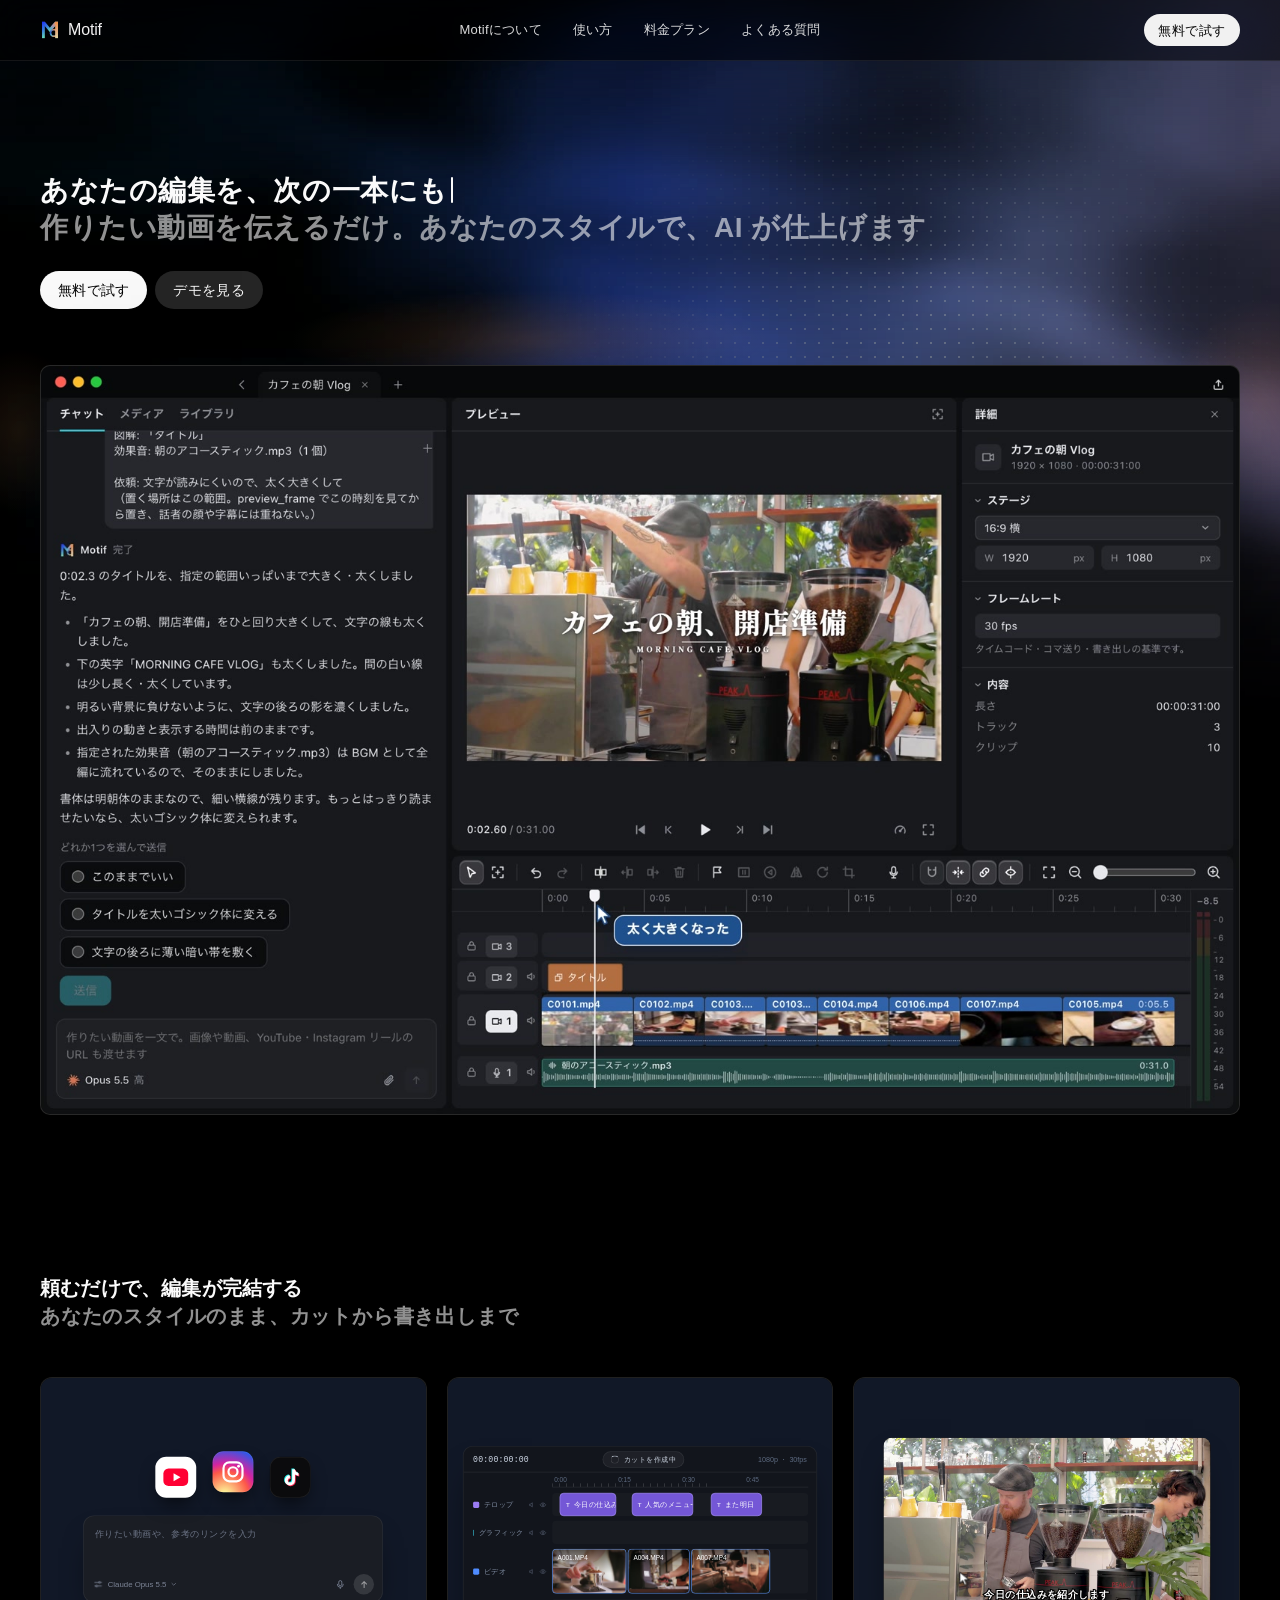
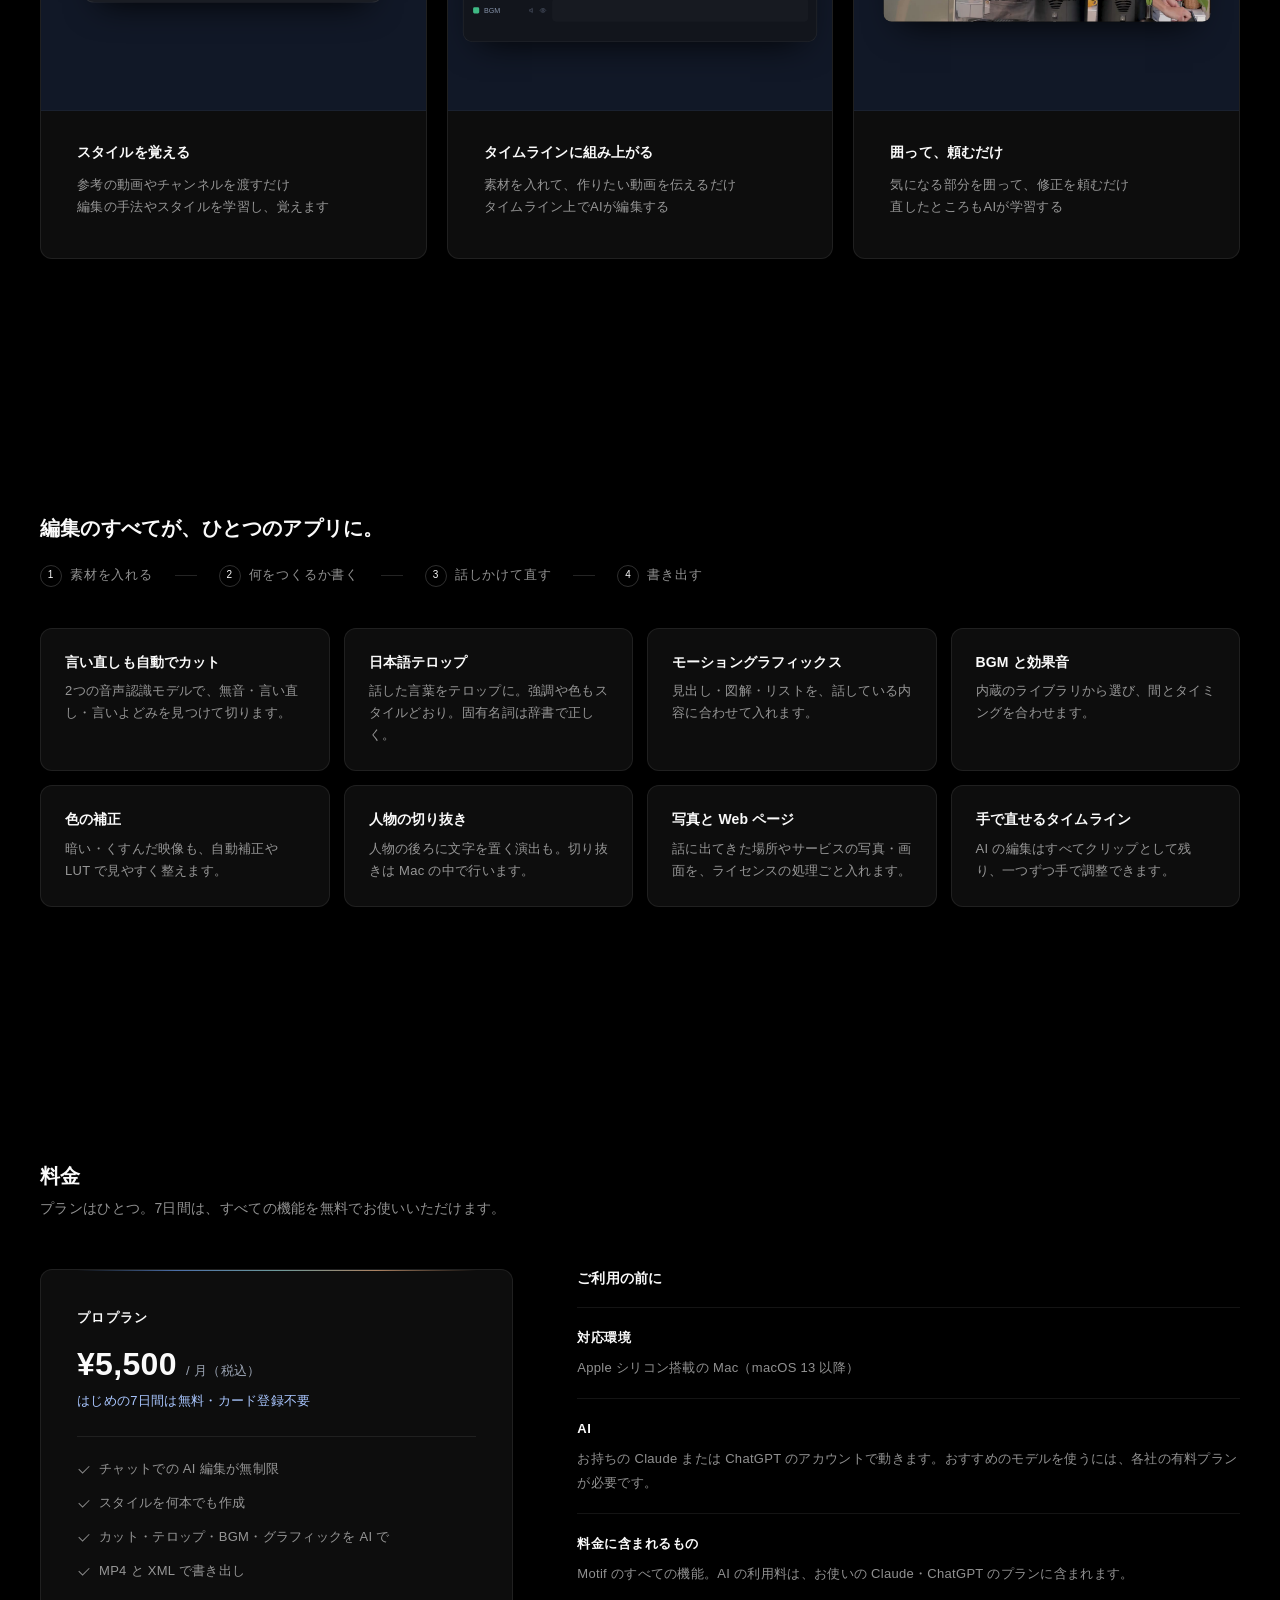
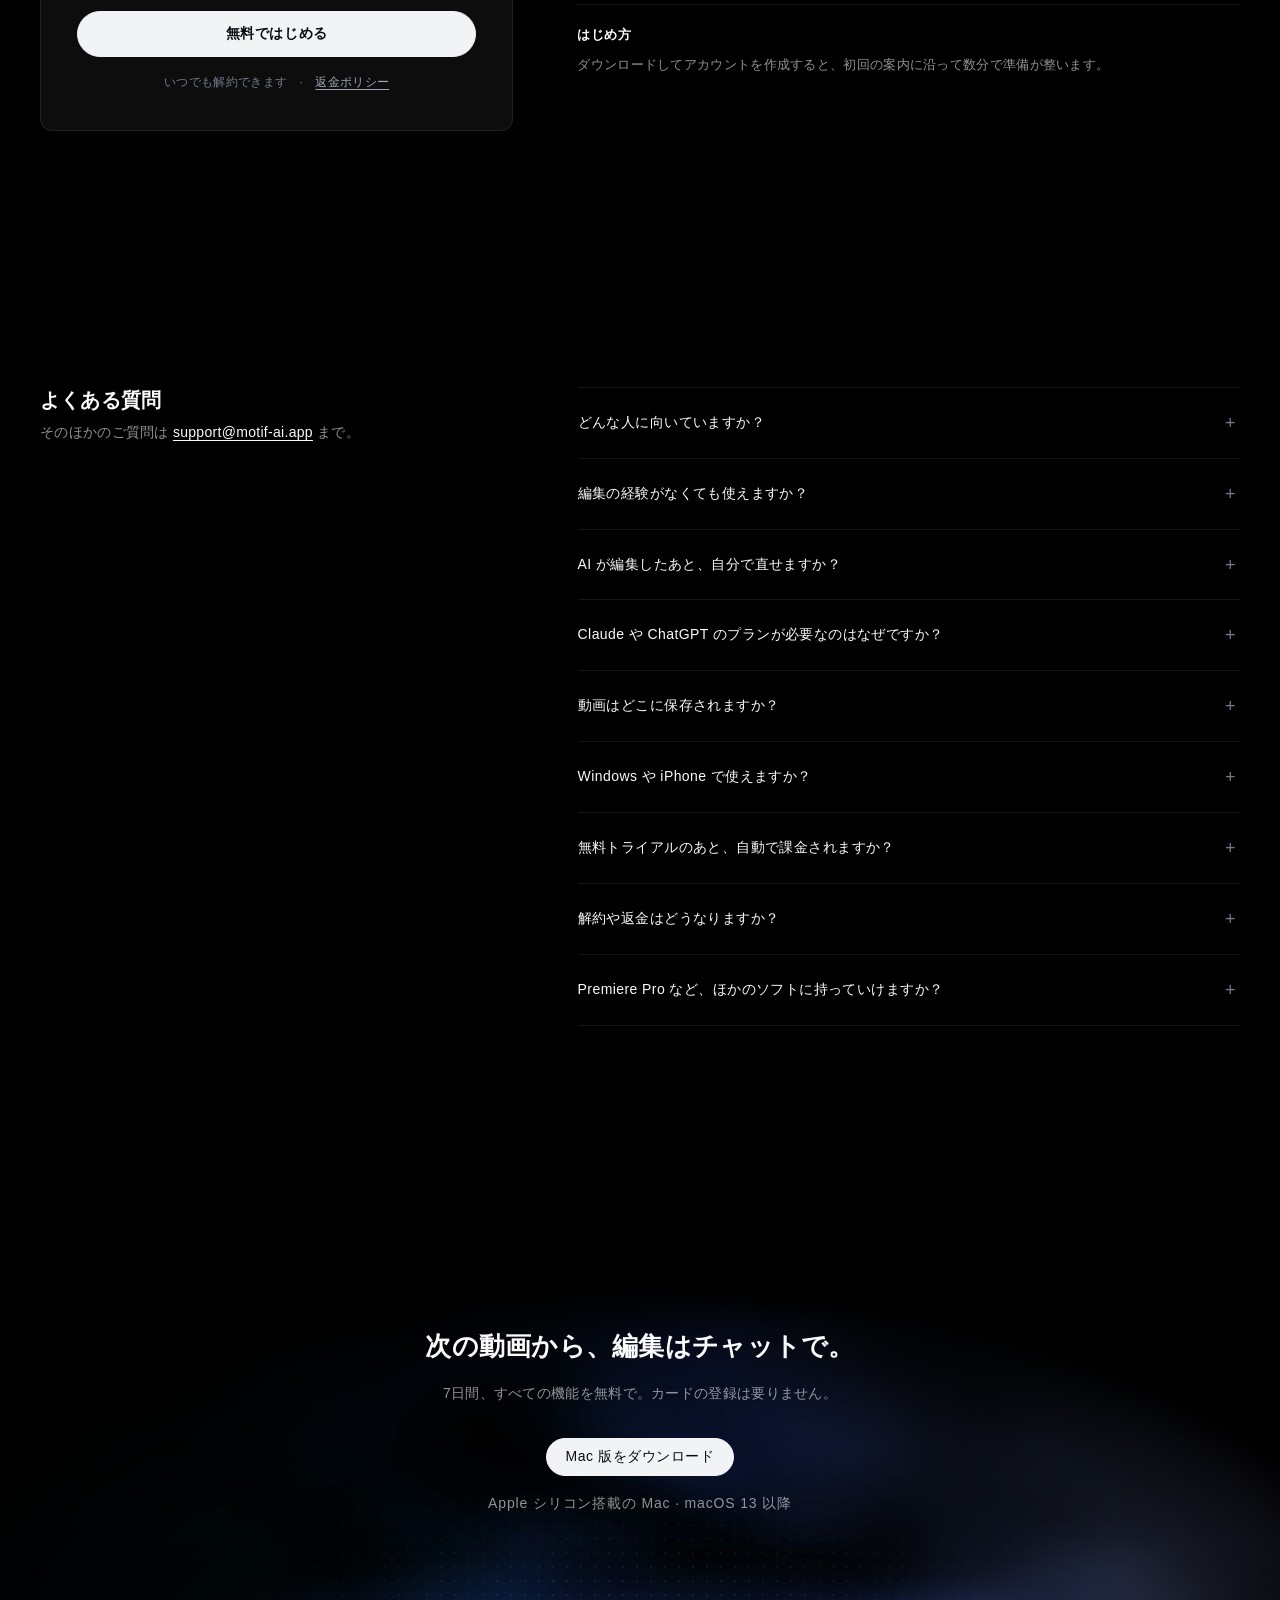
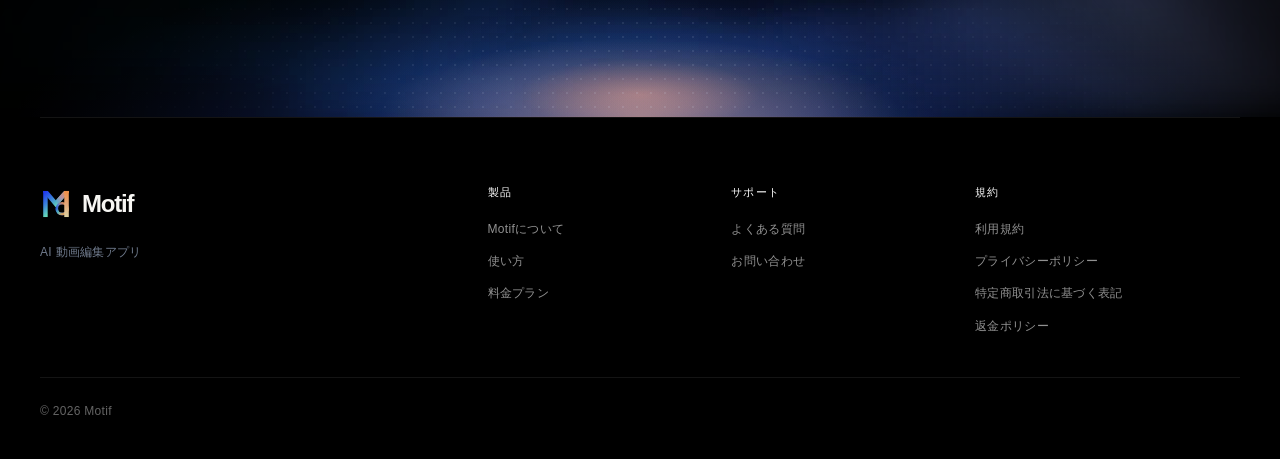
==== commit c7841c15: "LP hero: fade the haze before its bottom edge (hard near-black step visible on external monitors) Co" ====
--- a/index.html
+++ b/index.html
@@ -76,7 +76,7 @@
   <link rel="stylesheet" href="color-design.css?v=20261108f">
   <link rel="stylesheet" href="lp-refine.css?v=20261108f">
   <link rel="stylesheet" href="lp-demos.css?v=20261108f">
-  <link rel="stylesheet" href="lp-ponder.css?v=20261122u">
+  <link rel="stylesheet" href="lp-ponder.css?v=20261122v">
   <script src="lp-spectrum.js?v=20261108f" defer></script>
   <script src="lp-demos.js?v=20261108f" defer></script>
   <script src="lp-type.js?v=20261122a" defer></script>
--- a/lp-ponder.css
+++ b/lp-ponder.css
@@ -68,6 +68,9 @@
     radial-gradient(ellipse 7% 12% at 5% 66%, rgba(239, 145, 80, .14), transparent 72%),
     url("assets/hero-haze.jpg") 60% 50% / cover no-repeat;
   opacity: 1; filter: brightness(1.35) saturate(.9);
+  /* fade out before the layer's own bottom edge, or a hard near-black step shows on some monitors */
+  -webkit-mask-image: linear-gradient(180deg, #000 70%, transparent 97%);
+  mask-image: linear-gradient(180deg, #000 70%, transparent 97%);
   animation: hero-fade 24s ease-in-out infinite alternate;
 }
 @keyframes hero-fade {
